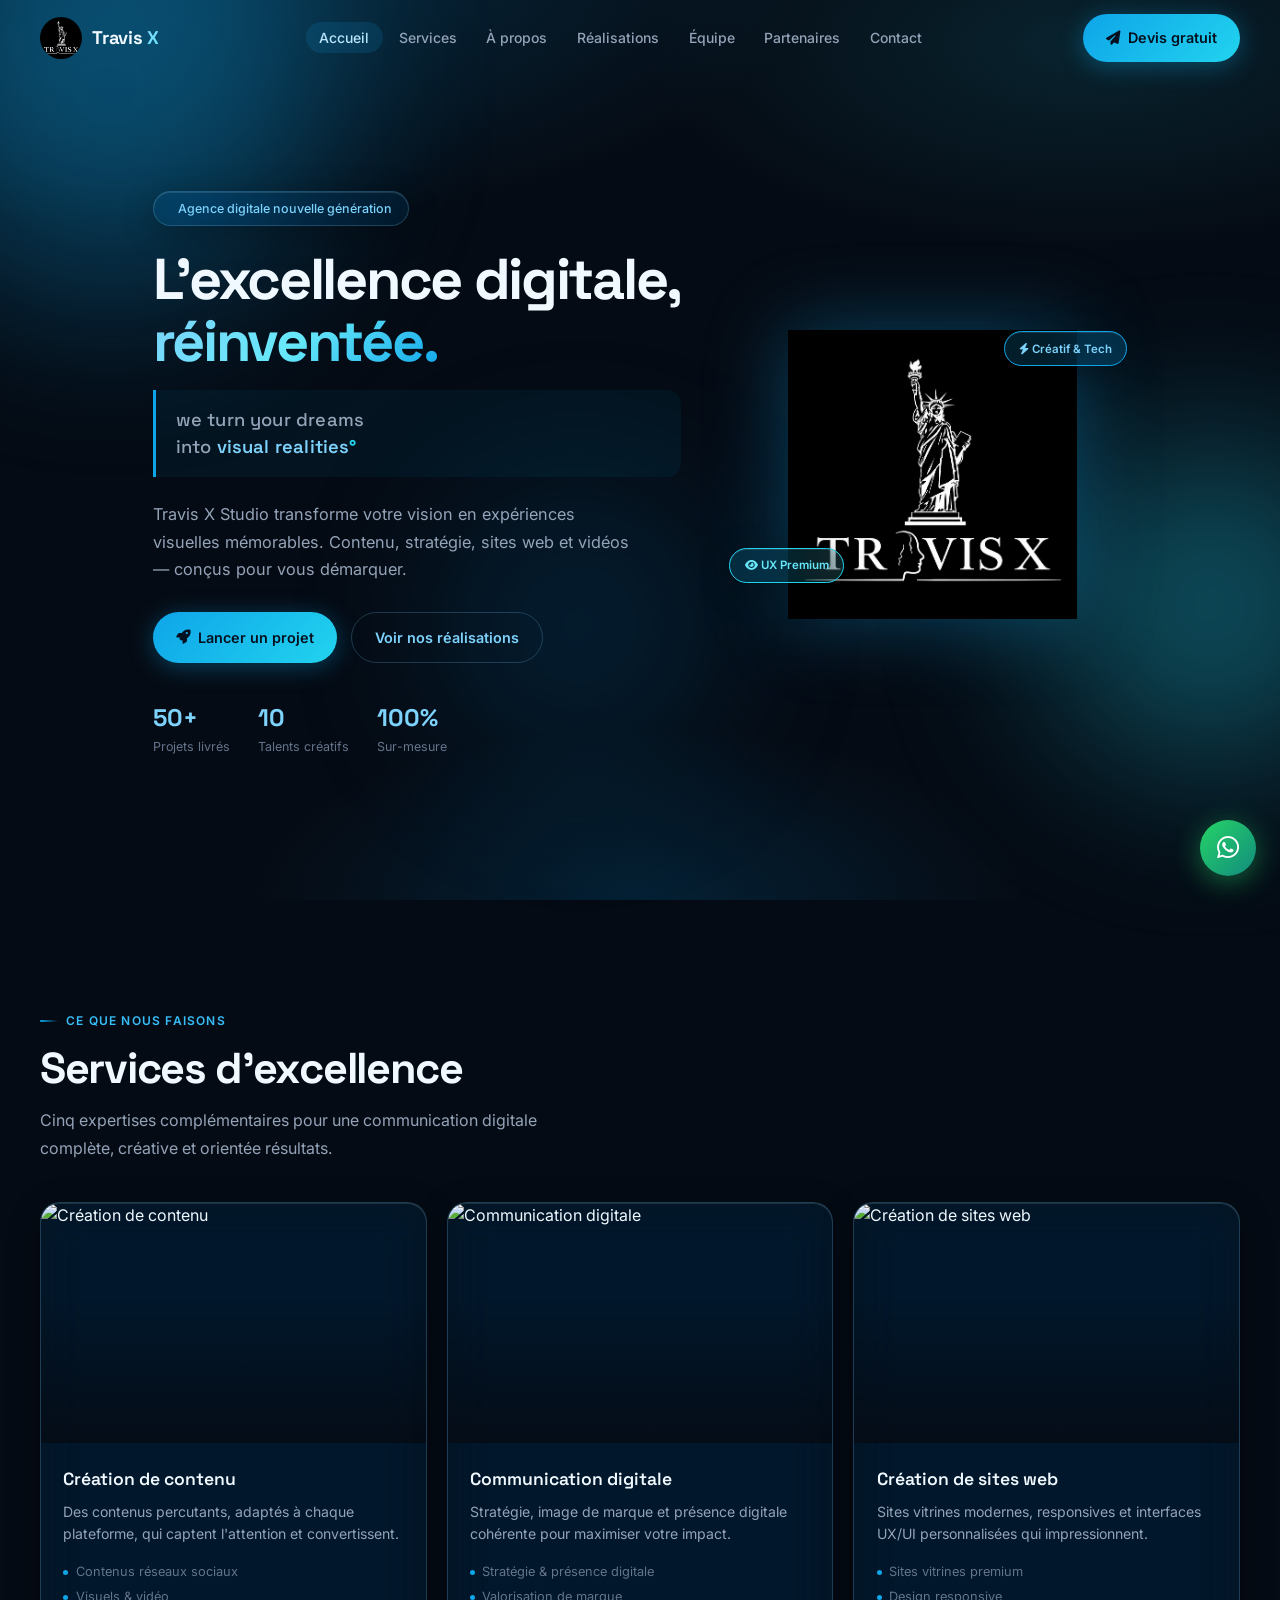
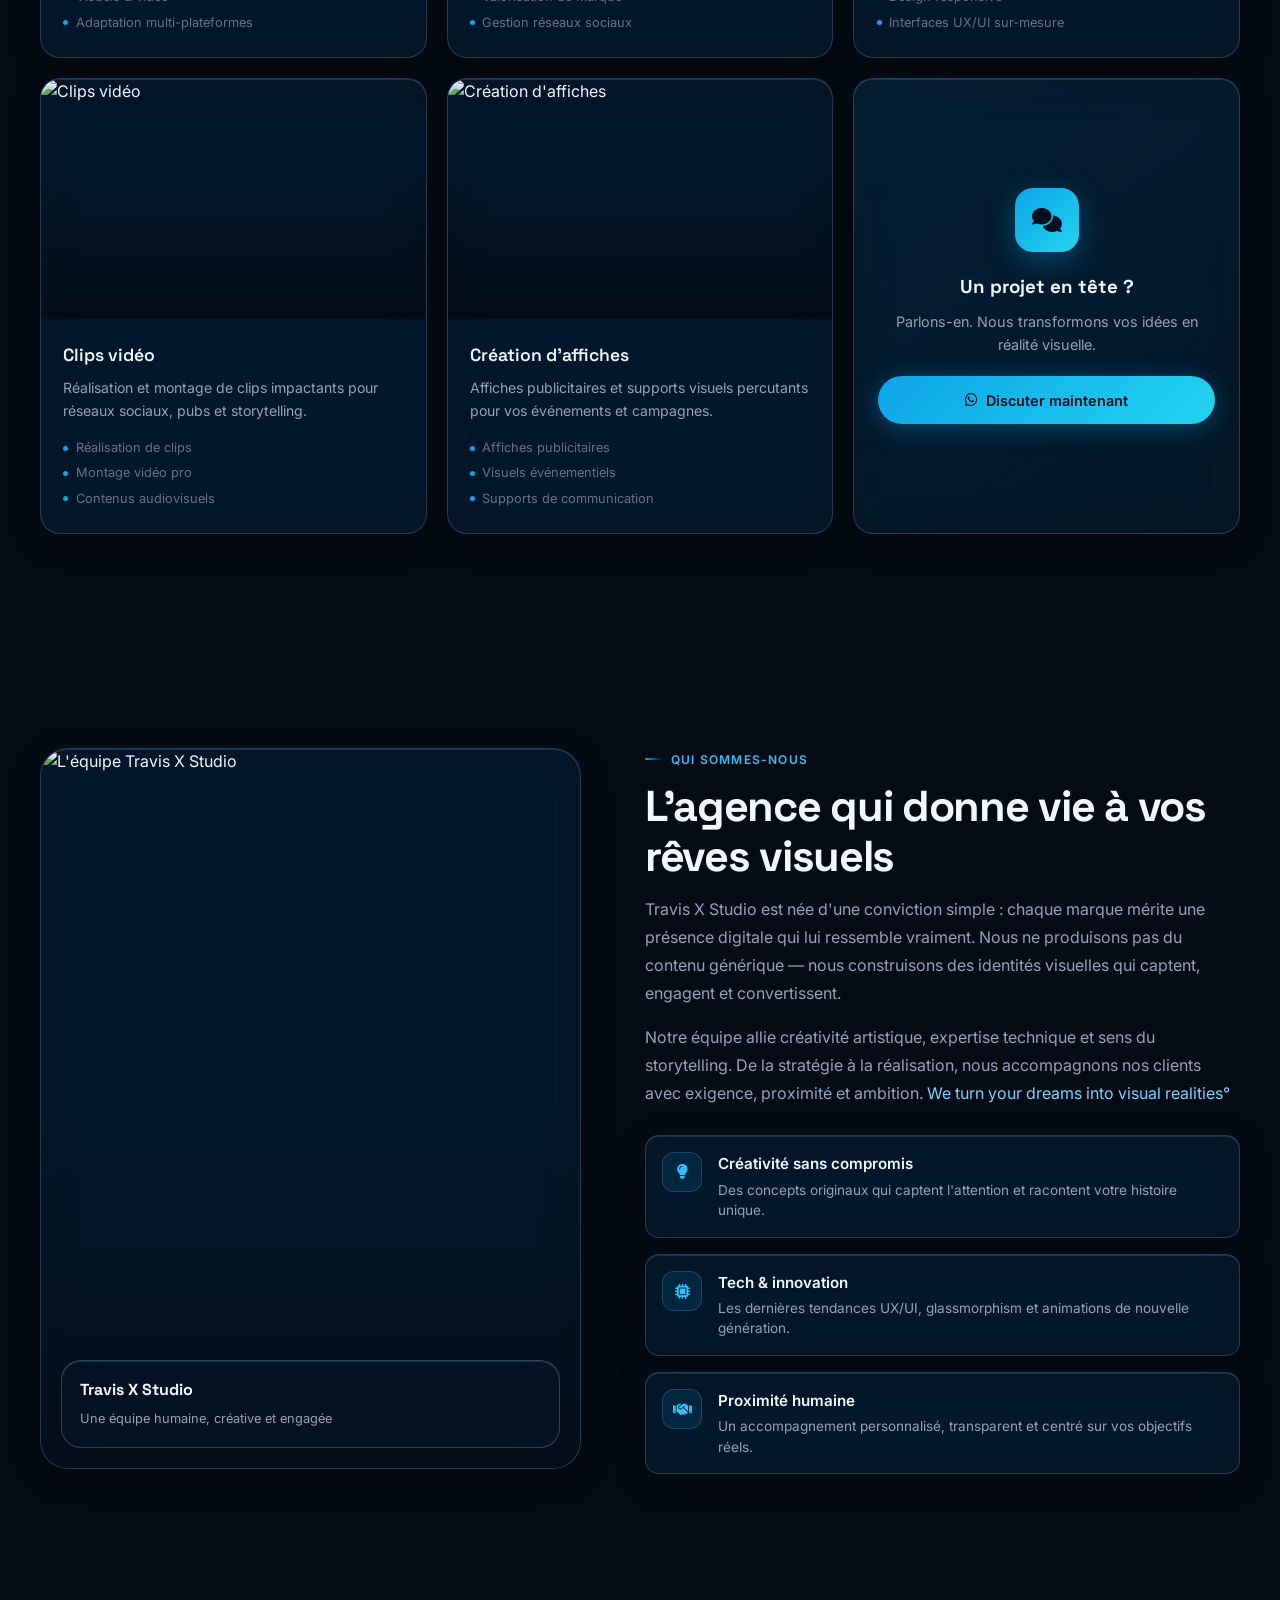
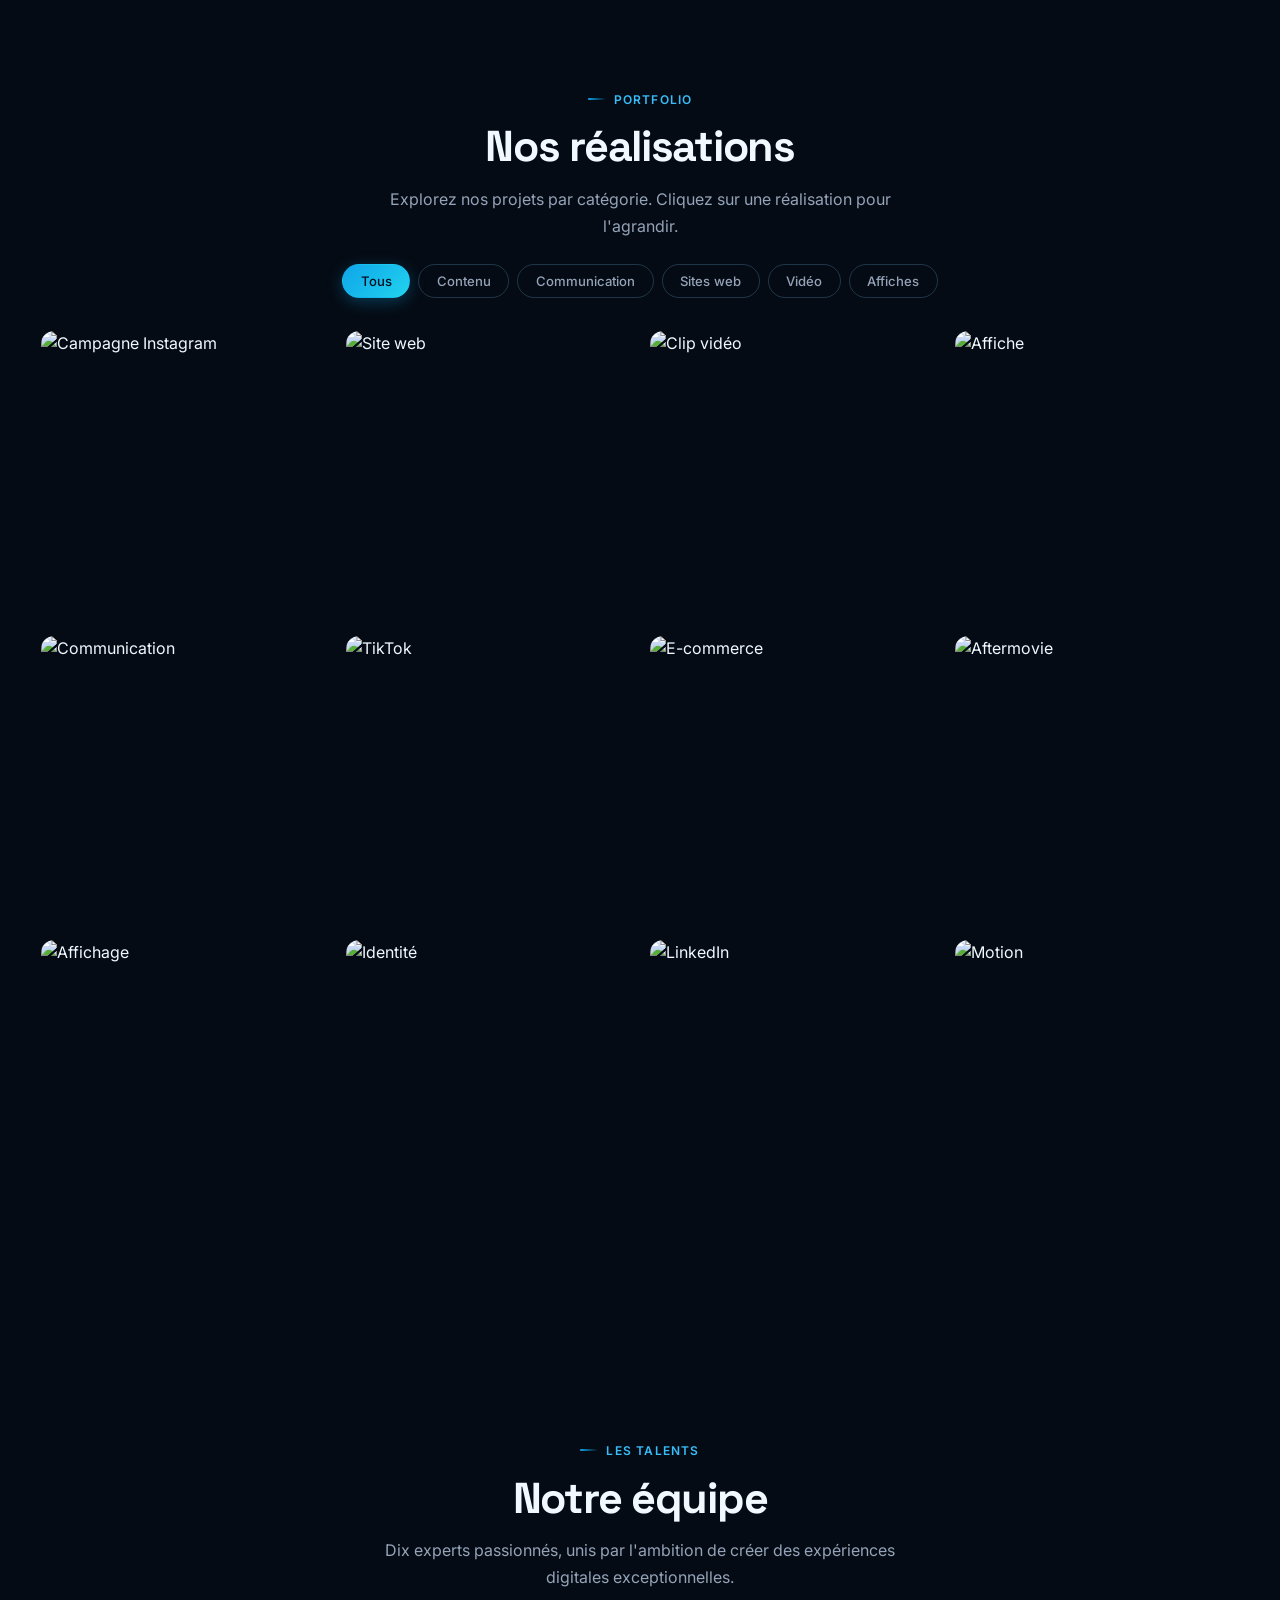
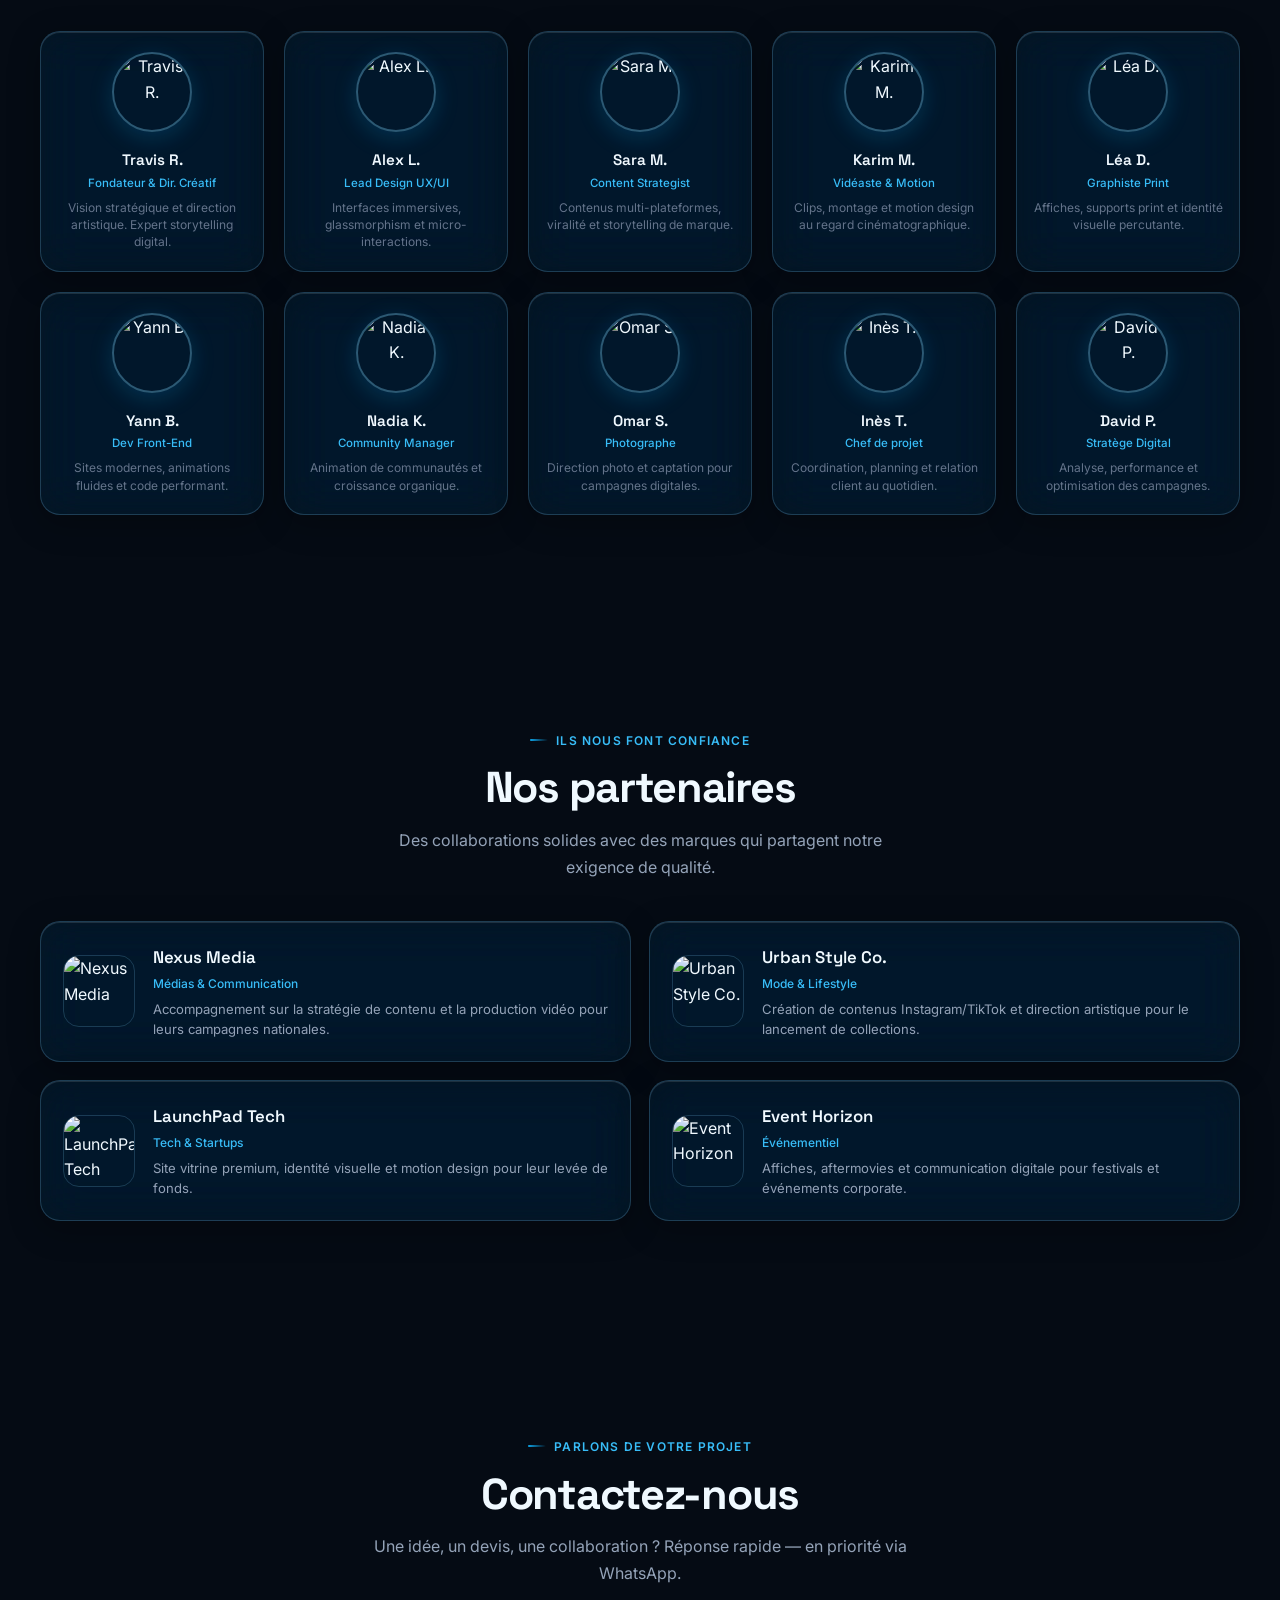
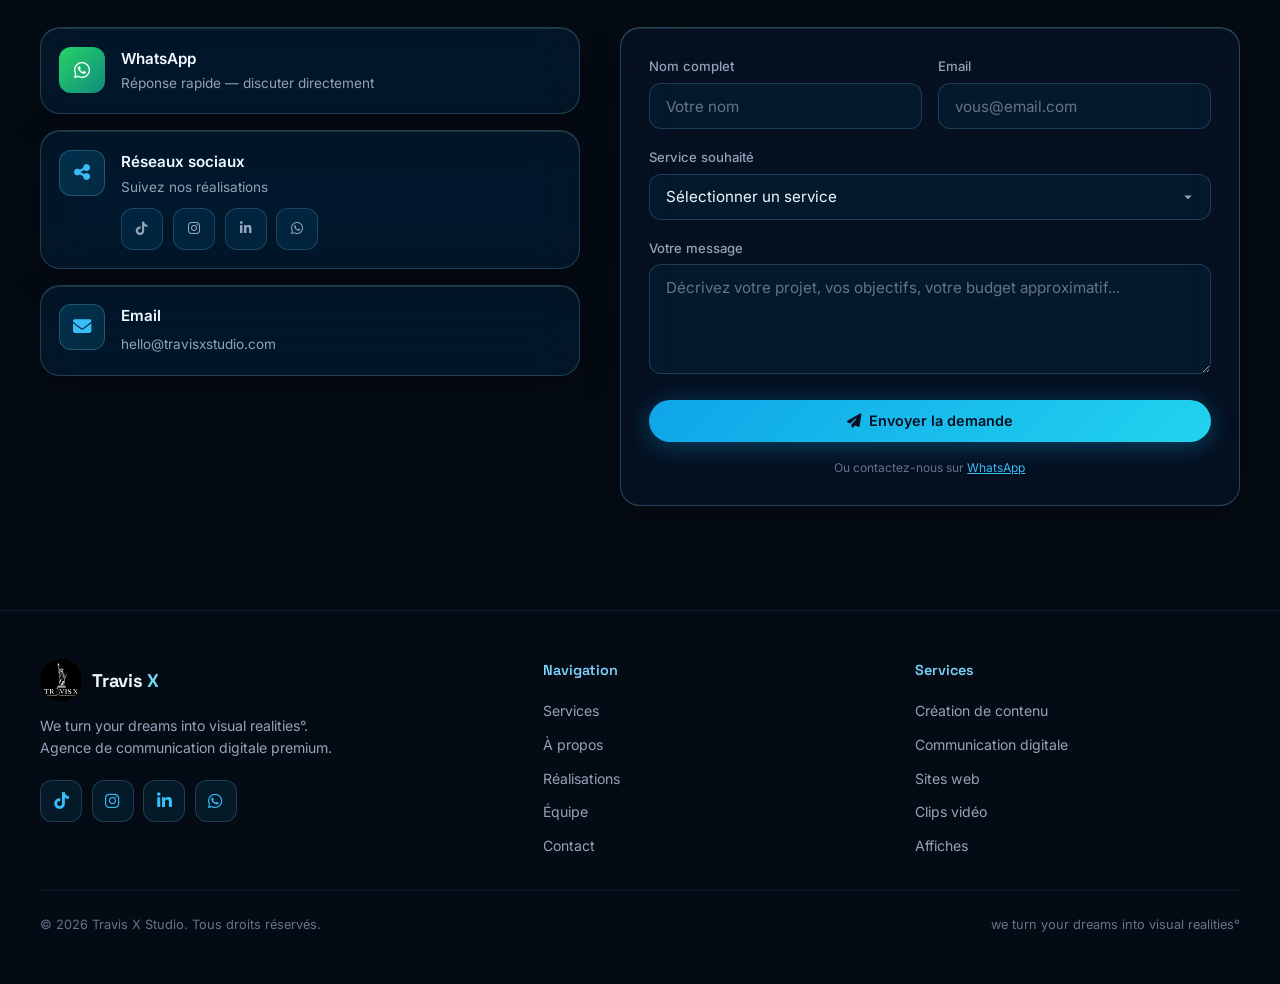
==== index.html @ 19f19aec "Modification du site" ====
<!DOCTYPE html>
<html lang="fr">
<head>
  <meta charset="UTF-8" />
  <meta name="viewport" content="width=device-width, initial-scale=1.0, viewport-fit=cover" />
  <meta name="description" content="Travis X Studio — We turn your dreams into visual realities. Agence de communication digitale premium." />
  <meta name="theme-color" content="#050b14" />
  <title>Travis X Studio — We turn your dreams into visual realities</title>
  <link rel="preconnect" href="https://fonts.googleapis.com" />
  <link rel="preconnect" href="https://fonts.gstatic.com" crossorigin />
  <link href="https://fonts.googleapis.com/css2?family=Inter:wght@300;400;500;600;700;800&family=Space+Grotesk:wght@400;500;600;700&display=swap" rel="stylesheet" />
  <link rel="stylesheet" href="https://cdnjs.cloudflare.com/ajax/libs/font-awesome/6.5.1/css/all.min.css" />
  <link rel="stylesheet" href="css/styles.css" />
</head>
<body>
  <div class="bg-layer"></div>
  <div class="orb orb-1"></div>
  <div class="orb orb-2"></div>
  <div class="orb orb-3"></div>

  <nav class="nav" id="nav">
    <div class="nav-inner">
      <a href="#accueil" class="logo">
        <img src="assets/images/logo.png" alt="Travis X Studio" class="logo-img" />
        <span class="logo-text">Travis <span>X</span></span>
      </a>
      <ul class="nav-links">
        <li><a href="#accueil" class="active">Accueil</a></li>
        <li><a href="#services">Services</a></li>
        <li><a href="#apropos">À propos</a></li>
        <li><a href="#realisations">Réalisations</a></li>
        <li><a href="#equipe">Équipe</a></li>
        <li><a href="#partenaires">Partenaires</a></li>
        <li><a href="#contact">Contact</a></li>
      </ul>
      <a href="#contact" class="btn btn-primary nav-cta"><i class="fa-solid fa-paper-plane"></i> Devis gratuit</a>
      <button class="burger" id="burger" aria-label="Menu"><span></span><span></span><span></span></button>
    </div>
  </nav>

  <div class="mobile-menu" id="mobileMenu">
    <a href="#accueil">Accueil</a>
    <a href="#services">Services</a>
    <a href="#apropos">À propos</a>
    <a href="#realisations">Réalisations</a>
    <a href="#equipe">Équipe</a>
    <a href="#partenaires">Partenaires</a>
    <a href="#contact">Contact</a>
    <div class="mobile-menu-cta">
      <a href="https://wa.me/0000000000" class="btn btn-whatsapp" target="_blank" rel="noopener"><i class="fa-brands fa-whatsapp"></i> WhatsApp</a>
    </div>
  </div>

  <section id="accueil">
    <div class="container hero-grid">
      <div class="hero-content">
        <div class="hero-badge glass"><i class="fa-solid fa-sparkles"></i> Agence digitale nouvelle génération</div>
        <h1 class="hero-title">L'excellence digitale,<br /><span class="gradient">réinventée.</span></h1>
        <p class="hero-slogan">we turn your dreams<br />into <em>visual realities</em><span class="degree">°</span></p>
        <p class="hero-desc">Travis X Studio transforme votre vision en expériences visuelles mémorables. Contenu, stratégie, sites web et vidéos — conçus pour vous démarquer.</p>
        <div class="hero-actions">
          <a href="#contact" class="btn btn-primary"><i class="fa-solid fa-rocket"></i> Lancer un projet</a>
          <a href="#realisations" class="btn btn-ghost">Voir nos réalisations</a>
        </div>
        <div class="hero-stats">
          <div class="stat"><div class="stat-value">50+</div><div class="stat-label">Projets livrés</div></div>
          <div class="stat"><div class="stat-value">10</div><div class="stat-label">Talents créatifs</div></div>
          <div class="stat"><div class="stat-value">100%</div><div class="stat-label">Sur-mesure</div></div>
        </div>
      </div>
      <div class="hero-visual">
        <div class="floating-tag floating-tag-1 glass"><i class="fa-solid fa-bolt"></i> Créatif & Tech</div>
        <div class="floating-tag floating-tag-2 glass"><i class="fa-solid fa-eye"></i> UX Premium</div>
        <div class="hero-logo-wrap">
          <div class="hero-logo-glow"></div>
          <img src="assets/images/logo.png" alt="Travis X Studio Logo" class="hero-logo-img" />
        </div>
      </div>
    </div>
  </section>

  <section id="services">
    <div class="container">
      <div class="reveal">
        <div class="section-label">Ce que nous faisons</div>
        <h2 class="section-title">Services d'excellence</h2>
        <p class="section-subtitle">Cinq expertises complémentaires pour une communication digitale complète, créative et orientée résultats.</p>
      </div>
      <div class="services-grid">
        <article class="service-card glass reveal reveal-delay-1">
          <div class="service-img-wrap">
            <img src="https://images.unsplash.com/photo-1611162616475-46b635cb4953?w=600&h=400&fit=crop" alt="Création de contenu" loading="lazy" />
            <div class="service-img-overlay"></div>
          </div>
          <div class="service-body">
            <h3>Création de contenu</h3>
            <p>Des contenus percutants, adaptés à chaque plateforme, qui captent l'attention et convertissent.</p>
            <ul class="service-list"><li>Contenus réseaux sociaux</li><li>Visuels & vidéo</li><li>Adaptation multi-plateformes</li></ul>
          </div>
        </article>
        <article class="service-card glass reveal reveal-delay-2">
          <div class="service-img-wrap">
            <img src="https://images.unsplash.com/photo-1552664730-d307ca884978?w=600&h=400&fit=crop" alt="Communication digitale" loading="lazy" />
            <div class="service-img-overlay"></div>
          </div>
          <div class="service-body">
            <h3>Communication digitale</h3>
            <p>Stratégie, image de marque et présence digitale cohérente pour maximiser votre impact.</p>
            <ul class="service-list"><li>Stratégie & présence digitale</li><li>Valorisation de marque</li><li>Gestion réseaux sociaux</li></ul>
          </div>
        </article>
        <article class="service-card glass reveal reveal-delay-3">
          <div class="service-img-wrap">
            <img src="https://images.unsplash.com/photo-1467232004584-a241de8bcf5d?w=600&h=400&fit=crop" alt="Création de sites web" loading="lazy" />
            <div class="service-img-overlay"></div>
          </div>
          <div class="service-body">
            <h3>Création de sites web</h3>
            <p>Sites vitrines modernes, responsives et interfaces UX/UI personnalisées qui impressionnent.</p>
            <ul class="service-list"><li>Sites vitrines premium</li><li>Design responsive</li><li>Interfaces UX/UI sur-mesure</li></ul>
          </div>
        </article>
        <article class="service-card glass reveal reveal-delay-1">
          <div class="service-img-wrap">
            <img src="https://images.unsplash.com/photo-1574717024653-61fd2cf4d44d?w=600&h=400&fit=crop" alt="Clips vidéo" loading="lazy" />
            <div class="service-img-overlay"></div>
          </div>
          <div class="service-body">
            <h3>Clips vidéo</h3>
            <p>Réalisation et montage de clips impactants pour réseaux sociaux, pubs et storytelling.</p>
            <ul class="service-list"><li>Réalisation de clips</li><li>Montage vidéo pro</li><li>Contenus audiovisuels</li></ul>
          </div>
        </article>
        <article class="service-card glass reveal reveal-delay-2">
          <div class="service-img-wrap">
            <img src="https://images.unsplash.com/photo-1561070791-2526d30994b5?w=600&h=400&fit=crop" alt="Création d'affiches" loading="lazy" />
            <div class="service-img-overlay"></div>
          </div>
          <div class="service-body">
            <h3>Création d'affiches</h3>
            <p>Affiches publicitaires et supports visuels percutants pour vos événements et campagnes.</p>
            <ul class="service-list"><li>Affiches publicitaires</li><li>Visuels événementiels</li><li>Supports de communication</li></ul>
          </div>
        </article>
        <article class="service-card glass service-cta-card reveal reveal-delay-3">
          <div class="service-icon-big"><i class="fa-solid fa-comments"></i></div>
          <h3 style="font-family:'Space Grotesk',sans-serif;margin-bottom:0.5rem;">Un projet en tête ?</h3>
          <p style="color:var(--text-secondary);margin-bottom:1.25rem;font-size:0.9rem;">Parlons-en. Nous transformons vos idées en réalité visuelle.</p>
          <a href="https://wa.me/0000000000" class="btn btn-primary" style="width:100%;" target="_blank" rel="noopener"><i class="fa-brands fa-whatsapp"></i> Discuter maintenant</a>
        </article>
      </div>
    </div>
  </section>

  <section id="apropos">
    <div class="container about-grid">
      <div class="about-visual glass reveal">
        <img src="https://images.unsplash.com/photo-1522071820081-009f0129c71c?w=700&h=900&fit=crop" alt="L'équipe Travis X Studio" loading="lazy" />
        <div class="about-visual-overlay"></div>
        <div class="about-visual-badge glass glass-strong">
          <strong>Travis X Studio</strong>
          <span>Une équipe humaine, créative et engagée</span>
        </div>
      </div>
      <div class="reveal reveal-delay-1">
        <div class="section-label">Qui sommes-nous</div>
        <h2 class="section-title">L'agence qui donne vie à vos rêves visuels</h2>
        <p style="color:var(--text-secondary);margin-bottom:1rem;line-height:1.75;">Travis X Studio est née d'une conviction simple : chaque marque mérite une présence digitale qui lui ressemble vraiment. Nous ne produisons pas du contenu générique — nous construisons des identités visuelles qui captent, engagent et convertissent.</p>
        <p style="color:var(--text-secondary);line-height:1.75;margin-bottom:0.5rem;">Notre équipe allie créativité artistique, expertise technique et sens du storytelling. De la stratégie à la réalisation, nous accompagnons nos clients avec exigence, proximité et ambition. <em style="color:var(--sky-200);font-style:normal;">We turn your dreams into visual realities°</em></p>
        <div class="about-features">
          <div class="about-feature glass">
            <div class="about-feature-icon"><i class="fa-solid fa-lightbulb"></i></div>
            <div><h4>Créativité sans compromis</h4><p>Des concepts originaux qui captent l'attention et racontent votre histoire unique.</p></div>
          </div>
          <div class="about-feature glass">
            <div class="about-feature-icon"><i class="fa-solid fa-microchip"></i></div>
            <div><h4>Tech & innovation</h4><p>Les dernières tendances UX/UI, glassmorphism et animations de nouvelle génération.</p></div>
          </div>
          <div class="about-feature glass">
            <div class="about-feature-icon"><i class="fa-solid fa-handshake"></i></div>
            <div><h4>Proximité humaine</h4><p>Un accompagnement personnalisé, transparent et centré sur vos objectifs réels.</p></div>
          </div>
        </div>
      </div>
    </div>
  </section>

  <section id="realisations">
    <div class="container">
      <div class="reveal" style="text-align:center;max-width:560px;margin:0 auto;">
        <div class="section-label" style="justify-content:center;">Portfolio</div>
        <h2 class="section-title">Nos réalisations</h2>
        <p class="section-subtitle" style="margin:0 auto 1.5rem;">Explorez nos projets par catégorie. Cliquez sur une réalisation pour l'agrandir.</p>
      </div>
      <div class="filter-bar reveal">
        <button class="filter-btn active" data-filter="all">Tous</button>
        <button class="filter-btn" data-filter="contenu">Contenu</button>
        <button class="filter-btn" data-filter="com">Communication</button>
        <button class="filter-btn" data-filter="web">Sites web</button>
        <button class="filter-btn" data-filter="video">Vidéo</button>
        <button class="filter-btn" data-filter="affiche">Affiches</button>
      </div>
      <div class="portfolio-grid" id="portfolioGrid">
        <div class="portfolio-item reveal" data-cat="contenu" data-title="Campagne Instagram Lifestyle" data-desc="Série de visuels pour une marque mode">
          <img src="https://images.unsplash.com/photo-1611162616305-c69b3fa7fbe0?w=500&h=500&fit=crop" alt="Campagne Instagram" loading="lazy" />
          <div class="portfolio-overlay"><span class="portfolio-cat">Contenu</span><span class="portfolio-title">Campagne Instagram Lifestyle</span></div>
        </div>
        <div class="portfolio-item reveal reveal-delay-1" data-cat="web" data-title="Site vitrine premium" data-desc="Interface UX/UI moderne pour une startup tech">
          <img src="https://images.unsplash.com/photo-1460925895917-afdab827c52f?w=500&h=500&fit=crop" alt="Site web" loading="lazy" />
          <div class="portfolio-overlay"><span class="portfolio-cat">Sites web</span><span class="portfolio-title">Site vitrine premium</span></div>
        </div>
        <div class="portfolio-item reveal reveal-delay-2" data-cat="video" data-title="Clip promotionnel" data-desc="Montage dynamique pour lancement produit">
          <img src="https://images.unsplash.com/photo-1492691527719-9d1e07e534b4?w=500&h=500&fit=crop" alt="Clip vidéo" loading="lazy" />
          <div class="portfolio-overlay"><span class="portfolio-cat">Vidéo</span><span class="portfolio-title">Clip promotionnel</span></div>
        </div>
        <div class="portfolio-item reveal reveal-delay-3" data-cat="affiche" data-title="Affiche événementielle" data-desc="Design pour festival culturel urbain">
          <img src="https://images.unsplash.com/photo-1561070791-2526d30994b5?w=500&h=500&fit=crop" alt="Affiche" loading="lazy" />
          <div class="portfolio-overlay"><span class="portfolio-cat">Affiches</span><span class="portfolio-title">Affiche événementielle</span></div>
        </div>
        <div class="portfolio-item reveal" data-cat="com" data-title="Stratégie de marque" data-desc="Identité visuelle complète + guidelines">
          <img src="https://images.unsplash.com/photo-1542744173-8e7e53415bb0?w=500&h=500&fit=crop" alt="Communication" loading="lazy" />
          <div class="portfolio-overlay"><span class="portfolio-cat">Communication</span><span class="portfolio-title">Stratégie de marque</span></div>
        </div>
        <div class="portfolio-item reveal reveal-delay-1" data-cat="contenu" data-title="Stories TikTok virales" data-desc="Série de contenus courts à fort engagement">
          <img src="https://images.unsplash.com/photo-1611162618071-b39a2ec055fb?w=500&h=500&fit=crop" alt="TikTok" loading="lazy" />
          <div class="portfolio-overlay"><span class="portfolio-cat">Contenu</span><span class="portfolio-title">Stories TikTok virales</span></div>
        </div>
        <div class="portfolio-item reveal reveal-delay-2" data-cat="web" data-title="E-commerce moderne" data-desc="Boutique en ligne responsive et conversion-focused">
          <img src="https://images.unsplash.com/photo-1556742049-0cfed4f6a45d?w=500&h=500&fit=crop" alt="E-commerce" loading="lazy" />
          <div class="portfolio-overlay"><span class="portfolio-cat">Sites web</span><span class="portfolio-title">E-commerce moderne</span></div>
        </div>
        <div class="portfolio-item reveal reveal-delay-3" data-cat="video" data-title="Aftermovie événement" data-desc="Captation et montage émotionnel">
          <img src="https://images.unsplash.com/photo-1478720568477-152d9b164e26?w=500&h=500&fit=crop" alt="Aftermovie" loading="lazy" />
          <div class="portfolio-overlay"><span class="portfolio-cat">Vidéo</span><span class="portfolio-title">Aftermovie événement</span></div>
        </div>
        <div class="portfolio-item reveal" data-cat="affiche" data-title="Campagne affichage urbain" data-desc="Série d'affiches pour lancement national">
          <img src="https://images.unsplash.com/photo-1558655146-9f40138edfeb?w=500&h=500&fit=crop" alt="Affichage" loading="lazy" />
          <div class="portfolio-overlay"><span class="portfolio-cat">Affiches</span><span class="portfolio-title">Campagne affichage urbain</span></div>
        </div>
        <div class="portfolio-item reveal reveal-delay-1" data-cat="com" data-title="Refonte identité visuelle" data-desc="Logo, charte graphique et supports print/digital">
          <img src="https://images.unsplash.com/photo-1558655146-d09347e92766?w=500&h=500&fit=crop" alt="Identité" loading="lazy" />
          <div class="portfolio-overlay"><span class="portfolio-cat">Communication</span><span class="portfolio-title">Refonte identité visuelle</span></div>
        </div>
        <div class="portfolio-item reveal reveal-delay-2" data-cat="contenu" data-title="Pack visuels LinkedIn" data-desc="Contenus B2B pour thought leadership">
          <img src="https://images.unsplash.com/photo-1432888498266-38ffec3eaf0a?w=500&h=500&fit=crop" alt="LinkedIn" loading="lazy" />
          <div class="portfolio-overlay"><span class="portfolio-cat">Contenu</span><span class="portfolio-title">Pack visuels LinkedIn</span></div>
        </div>
        <div class="portfolio-item reveal reveal-delay-3" data-cat="video" data-title="Motion design produit" data-desc="Animation 2D pour présentation produit">
          <img src="https://images.unsplash.com/photo-1626785774573-4b7993143469?w=500&h=500&fit=crop" alt="Motion" loading="lazy" />
          <div class="portfolio-overlay"><span class="portfolio-cat">Vidéo</span><span class="portfolio-title">Motion design produit</span></div>
        </div>
      </div>
    </div>
  </section>

  <div class="lightbox" id="lightbox">
    <div class="lightbox-content">
      <button class="lightbox-close" id="lightboxClose" aria-label="Fermer"><i class="fa-solid fa-xmark"></i></button>
      <img src="" alt="" id="lightboxImg" />
      <div class="lightbox-info"><h3 id="lightboxTitle"></h3><p id="lightboxDesc"></p></div>
    </div>
  </div>

  <section id="equipe">
    <div class="container">
      <div class="reveal" style="text-align:center;max-width:560px;margin:0 auto 2.5rem;">
        <div class="section-label" style="justify-content:center;">Les talents</div>
        <h2 class="section-title">Notre équipe</h2>
        <p class="section-subtitle" style="margin:0 auto;">Dix experts passionnés, unis par l'ambition de créer des expériences digitales exceptionnelles.</p>
      </div>
      <div class="team-grid">
        <article class="team-card glass reveal reveal-delay-1">
          <img class="team-avatar" src="https://i.pravatar.cc/150?img=12" alt="Travis R." loading="lazy" />
          <h3>Travis R.</h3><div class="team-role">Fondateur & Dir. Créatif</div>
          <p class="team-bio">Vision stratégique et direction artistique. Expert storytelling digital.</p>
        </article>
        <article class="team-card glass reveal reveal-delay-2">
          <img class="team-avatar" src="https://i.pravatar.cc/150?img=5" alt="Alex L." loading="lazy" />
          <h3>Alex L.</h3><div class="team-role">Lead Design UX/UI</div>
          <p class="team-bio">Interfaces immersives, glassmorphism et micro-interactions.</p>
        </article>
        <article class="team-card glass reveal reveal-delay-3">
          <img class="team-avatar" src="https://i.pravatar.cc/150?img=9" alt="Sara M." loading="lazy" />
          <h3>Sara M.</h3><div class="team-role">Content Strategist</div>
          <p class="team-bio">Contenus multi-plateformes, viralité et storytelling de marque.</p>
        </article>
        <article class="team-card glass reveal reveal-delay-4">
          <img class="team-avatar" src="https://i.pravatar.cc/150?img=15" alt="Karim M." loading="lazy" />
          <h3>Karim M.</h3><div class="team-role">Vidéaste & Motion</div>
          <p class="team-bio">Clips, montage et motion design au regard cinématographique.</p>
        </article>
        <article class="team-card glass reveal reveal-delay-5">
          <img class="team-avatar" src="https://i.pravatar.cc/150?img=32" alt="Léa D." loading="lazy" />
          <h3>Léa D.</h3><div class="team-role">Graphiste Print</div>
          <p class="team-bio">Affiches, supports print et identité visuelle percutante.</p>
        </article>
        <article class="team-card glass reveal reveal-delay-1">
          <img class="team-avatar" src="https://i.pravatar.cc/150?img=20" alt="Yann B." loading="lazy" />
          <h3>Yann B.</h3><div class="team-role">Dev Front-End</div>
          <p class="team-bio">Sites modernes, animations fluides et code performant.</p>
        </article>
        <article class="team-card glass reveal reveal-delay-2">
          <img class="team-avatar" src="https://i.pravatar.cc/150?img=25" alt="Nadia K." loading="lazy" />
          <h3>Nadia K.</h3><div class="team-role">Community Manager</div>
          <p class="team-bio">Animation de communautés et croissance organique.</p>
        </article>
        <article class="team-card glass reveal reveal-delay-3">
          <img class="team-avatar" src="https://i.pravatar.cc/150?img=33" alt="Omar S." loading="lazy" />
          <h3>Omar S.</h3><div class="team-role">Photographe</div>
          <p class="team-bio">Direction photo et captation pour campagnes digitales.</p>
        </article>
        <article class="team-card glass reveal reveal-delay-4">
          <img class="team-avatar" src="https://i.pravatar.cc/150?img=44" alt="Inès T." loading="lazy" />
          <h3>Inès T.</h3><div class="team-role">Chef de projet</div>
          <p class="team-bio">Coordination, planning et relation client au quotidien.</p>
        </article>
        <article class="team-card glass reveal reveal-delay-5">
          <img class="team-avatar" src="https://i.pravatar.cc/150?img=52" alt="David P." loading="lazy" />
          <h3>David P.</h3><div class="team-role">Stratège Digital</div>
          <p class="team-bio">Analyse, performance et optimisation des campagnes.</p>
        </article>
      </div>
    </div>
  </section>

  <section id="partenaires">
    <div class="container">
      <div class="reveal" style="text-align:center;max-width:560px;margin:0 auto 2.5rem;">
        <div class="section-label" style="justify-content:center;">Ils nous font confiance</div>
        <h2 class="section-title">Nos partenaires</h2>
        <p class="section-subtitle" style="margin:0 auto;">Des collaborations solides avec des marques qui partagent notre exigence de qualité.</p>
      </div>
      <div class="partners-grid">
        <div class="partner-card glass reveal reveal-delay-1">
          <img class="partner-logo-img" src="https://images.unsplash.com/photo-1560179707-f14ba90d1220?w=200&h=200&fit=crop" alt="Nexus Media" loading="lazy" />
          <div class="partner-info">
            <h3>Nexus Media</h3><div class="partner-type">Médias & Communication</div>
            <p class="partner-desc">Accompagnement sur la stratégie de contenu et la production vidéo pour leurs campagnes nationales.</p>
          </div>
        </div>
        <div class="partner-card glass reveal reveal-delay-2">
          <img class="partner-logo-img" src="https://images.unsplash.com/photo-1441986300917-64674bd600d8?w=200&h=200&fit=crop" alt="Urban Style Co." loading="lazy" />
          <div class="partner-info">
            <h3>Urban Style Co.</h3><div class="partner-type">Mode & Lifestyle</div>
            <p class="partner-desc">Création de contenus Instagram/TikTok et direction artistique pour le lancement de collections.</p>
          </div>
        </div>
        <div class="partner-card glass reveal reveal-delay-3">
          <img class="partner-logo-img" src="https://images.unsplash.com/photo-1519389950473-47ba0277781c?w=200&h=200&fit=crop" alt="LaunchPad Tech" loading="lazy" />
          <div class="partner-info">
            <h3>LaunchPad Tech</h3><div class="partner-type">Tech & Startups</div>
            <p class="partner-desc">Site vitrine premium, identité visuelle et motion design pour leur levée de fonds.</p>
          </div>
        </div>
        <div class="partner-card glass reveal reveal-delay-4">
          <img class="partner-logo-img" src="https://images.unsplash.com/photo-1492684223066-81342ee5ff30?w=200&h=200&fit=crop" alt="Event Horizon" loading="lazy" />
          <div class="partner-info">
            <h3>Event Horizon</h3><div class="partner-type">Événementiel</div>
            <p class="partner-desc">Affiches, aftermovies et communication digitale pour festivals et événements corporate.</p>
          </div>
        </div>
      </div>
    </div>
  </section>

  <section id="contact">
    <div class="container">
      <div class="reveal" style="text-align:center;max-width:560px;margin:0 auto 2.5rem;">
        <div class="section-label" style="justify-content:center;">Parlons de votre projet</div>
        <h2 class="section-title">Contactez-nous</h2>
        <p class="section-subtitle" style="margin:0 auto;">Une idée, un devis, une collaboration ? Réponse rapide — en priorité via WhatsApp.</p>
      </div>
      <div class="contact-grid">
        <div class="contact-info reveal">
          <a href="https://wa.me/0000000000" target="_blank" rel="noopener" class="contact-item glass">
            <div class="contact-icon" style="background:linear-gradient(135deg,#25d366,#128c7e);border:none;color:white;"><i class="fa-brands fa-whatsapp"></i></div>
            <div><h4>WhatsApp</h4><p>Réponse rapide — discuter directement</p></div>
          </a>
          <div class="contact-item glass">
            <div class="contact-icon"><i class="fa-solid fa-share-nodes"></i></div>
            <div>
              <h4>Réseaux sociaux</h4>
              <p style="margin-bottom:0.6rem;">Suivez nos réalisations</p>
              <div class="social-links">
                <a href="https://www.tiktok.com/@travisxstudio" target="_blank" rel="noopener" class="social-btn" aria-label="TikTok"><i class="fa-brands fa-tiktok"></i></a>
                <a href="https://www.instagram.com/travisxstudio" target="_blank" rel="noopener" class="social-btn" aria-label="Instagram"><i class="fa-brands fa-instagram"></i></a>
                <a href="https://www.linkedin.com/company/travisxstudio" target="_blank" rel="noopener" class="social-btn" aria-label="LinkedIn"><i class="fa-brands fa-linkedin-in"></i></a>
                <a href="https://wa.me/0000000000" target="_blank" rel="noopener" class="social-btn" aria-label="WhatsApp"><i class="fa-brands fa-whatsapp"></i></a>
              </div>
            </div>
          </div>
          <div class="contact-item glass">
            <div class="contact-icon"><i class="fa-solid fa-envelope"></i></div>
            <div><h4>Email</h4><a href="mailto:hello@travisxstudio.com">hello@travisxstudio.com</a></div>
          </div>
        </div>
        <form class="contact-form glass glass-strong reveal reveal-delay-1" id="contactForm">
          <div class="form-row">
            <div class="form-group"><label for="name">Nom complet</label><input type="text" id="name" name="name" placeholder="Votre nom" required /></div>
            <div class="form-group"><label for="email">Email</label><input type="email" id="email" name="email" placeholder="vous@email.com" required /></div>
          </div>
          <div class="form-group">
            <label for="service">Service souhaité</label>
            <select id="service" name="service">
              <option value="">Sélectionner un service</option>
              <option value="contenu">Création de contenu</option>
              <option value="com">Communication digitale</option>
              <option value="web">Création de sites web</option>
              <option value="video">Clips vidéo</option>
              <option value="affiche">Création d'affiches</option>
              <option value="autre">Autre / Devis global</option>
            </select>
          </div>
          <div class="form-group"><label for="message">Votre message</label><textarea id="message" name="message" placeholder="Décrivez votre projet, vos objectifs, votre budget approximatif..." required></textarea></div>
          <button type="submit" class="btn btn-primary" style="width:100%;"><i class="fa-solid fa-paper-plane"></i> Envoyer la demande</button>
          <p style="font-size:0.75rem;color:var(--text-muted);text-align:center;margin-top:1rem;">Ou contactez-nous sur <a href="https://wa.me/0000000000" style="color:var(--sky-300);" target="_blank" rel="noopener">WhatsApp</a></p>
        </form>
      </div>
    </div>
  </section>

  <footer>
    <div class="footer-inner">
      <div class="footer-brand">
        <a href="#accueil" class="logo">
          <img src="assets/images/logo.png" alt="Travis X" class="logo-img" />
          <span class="logo-text">Travis <span>X</span></span>
        </a>
        <p>We turn your dreams into visual realities°. Agence de communication digitale premium.</p>
        <div class="social-links">
          <a href="https://www.tiktok.com/@travisxstudio" target="_blank" rel="noopener" class="social-btn" aria-label="TikTok"><i class="fa-brands fa-tiktok"></i></a>
          <a href="https://www.instagram.com/travisxstudio" target="_blank" rel="noopener" class="social-btn" aria-label="Instagram"><i class="fa-brands fa-instagram"></i></a>
          <a href="https://www.linkedin.com/company/travisxstudio" target="_blank" rel="noopener" class="social-btn" aria-label="LinkedIn"><i class="fa-brands fa-linkedin-in"></i></a>
          <a href="https://wa.me/0000000000" target="_blank" rel="noopener" class="social-btn" aria-label="WhatsApp"><i class="fa-brands fa-whatsapp"></i></a>
        </div>
      </div>
      <div class="footer-col">
        <h4>Navigation</h4>
        <ul>
          <li><a href="#services">Services</a></li>
          <li><a href="#apropos">À propos</a></li>
          <li><a href="#realisations">Réalisations</a></li>
          <li><a href="#equipe">Équipe</a></li>
          <li><a href="#contact">Contact</a></li>
        </ul>
      </div>
      <div class="footer-col">
        <h4>Services</h4>
        <ul>
          <li><a href="#services">Création de contenu</a></li>
          <li><a href="#services">Communication digitale</a></li>
          <li><a href="#services">Sites web</a></li>
          <li><a href="#services">Clips vidéo</a></li>
          <li><a href="#services">Affiches</a></li>
        </ul>
      </div>
    </div>
    <div class="footer-bottom">
      <p class="footer-copy">© 2026 Travis X Studio. Tous droits réservés.</p>
      <p class="footer-copy">we turn your dreams into visual realities°</p>
    </div>
  </footer>

  <div class="float-bar">
    <a href="https://wa.me/0000000000" class="btn btn-whatsapp" target="_blank" rel="noopener"><i class="fa-brands fa-whatsapp"></i> WhatsApp</a>
    <a href="#contact" class="btn btn-primary"><i class="fa-solid fa-paper-plane"></i> Devis</a>
  </div>
  <a href="https://wa.me/0000000000" class="float-wa" target="_blank" rel="noopener" aria-label="WhatsApp"><i class="fa-brands fa-whatsapp"></i></a>

  <script src="js/main.js"></script>
</body>
</html>
---- css/styles.css ----
:root {
  --bg-deep: #050b14;
  --bg-mid: #0a1424;
  --sky-50: #e0f2fe;
  --sky-100: #bae6fd;
  --sky-200: #7dd3fc;
  --sky-300: #38bdf8;
  --sky-400: #0ea5e9;
  --sky-500: #0284c7;
  --cyan-300: #67e8f9;
  --cyan-400: #22d3ee;
  --glass-bg: rgba(14, 165, 233, 0.07);
  --glass-border: rgba(125, 211, 252, 0.22);
  --glass-highlight: rgba(224, 242, 254, 0.12);
  --text-primary: #f0f9ff;
  --text-secondary: #94a3b8;
  --text-muted: #64748b;
  --radius: 20px;
  --radius-sm: 14px;
  --radius-lg: 28px;
  --transition: cubic-bezier(0.22, 1, 0.36, 1);
  --nav-h: 72px;
}

*, *::before, *::after {
  box-sizing: border-box;
  margin: 0;
  padding: 0;
}

html {
  scroll-behavior: smooth;
  font-size: 16px;
  -webkit-tap-highlight-color: transparent;
}

body {
  font-family: 'Inter', system-ui, -apple-system, sans-serif;
  background: var(--bg-deep);
  color: var(--text-primary);
  line-height: 1.6;
  overflow-x: hidden;
  -webkit-font-smoothing: antialiased;
}

img {
  max-width: 100%;
  height: auto;
  display: block;
}

a { color: inherit; }

/* ========== BACKGROUND ========== */
.bg-layer {
  position: fixed;
  inset: 0;
  z-index: -2;
  background:
    radial-gradient(ellipse 90% 55% at 15% -5%, rgba(14, 165, 233, 0.22), transparent 55%),
    radial-gradient(ellipse 70% 45% at 85% 5%, rgba(34, 211, 238, 0.12), transparent 50%),
    radial-gradient(ellipse 55% 35% at 50% 100%, rgba(2, 132, 199, 0.18), transparent 55%),
    var(--bg-deep);
}

.orb {
  position: fixed;
  border-radius: 50%;
  filter: blur(90px);
  opacity: 0.35;
  z-index: -1;
  pointer-events: none;
  will-change: transform;
  animation: floatOrb 22s ease-in-out infinite;
}
.orb-1 {
  width: min(420px, 80vw); height: min(420px, 80vw);
  background: var(--sky-400);
  top: -120px; left: -100px;
}
.orb-2 {
  width: min(320px, 60vw); height: min(320px, 60vw);
  background: var(--cyan-400);
  bottom: 15%; right: -90px;
  animation-delay: -8s;
  animation-duration: 28s;
}
.orb-3 {
  width: min(260px, 50vw); height: min(260px, 50vw);
  background: var(--sky-500);
  top: 55%; left: 35%;
  animation-delay: -14s;
  animation-duration: 32s;
  opacity: 0.2;
}

@keyframes floatOrb {
  0%, 100% { transform: translate(0, 0) scale(1); }
  33% { transform: translate(28px, -36px) scale(1.06); }
  66% { transform: translate(-18px, 18px) scale(0.94); }
}

/* ========== GLASS ========== */
.glass {
  background: var(--glass-bg);
  backdrop-filter: blur(22px) saturate(180%);
  -webkit-backdrop-filter: blur(22px) saturate(180%);
  border: 1px solid var(--glass-border);
  border-radius: var(--radius);
  box-shadow:
    0 8px 32px rgba(0, 0, 0, 0.28),
    inset 0 1px 0 var(--glass-highlight);
}

.glass-strong {
  background: rgba(8, 18, 35, 0.72);
  backdrop-filter: blur(32px) saturate(200%);
  -webkit-backdrop-filter: blur(32px) saturate(200%);
  border: 1px solid rgba(125, 211, 252, 0.28);
}

/* ========== NAV ========== */
.nav {
  position: fixed;
  top: 0; left: 0; right: 0;
  z-index: 1000;
  padding: 0.85rem 1.25rem;
  transition: all 0.4s var(--transition);
}
.nav.scrolled {
  padding: 0.55rem 1.25rem;
  background: rgba(5, 11, 20, 0.82);
  backdrop-filter: blur(28px) saturate(180%);
  -webkit-backdrop-filter: blur(28px) saturate(180%);
  border-bottom: 1px solid var(--glass-border);
  box-shadow: 0 8px 32px rgba(0, 0, 0, 0.35);
}
.nav-inner {
  max-width: 1200px;
  margin: 0 auto;
  display: flex;
  align-items: center;
  justify-content: space-between;
  gap: 1rem;
}
.logo {
  display: flex;
  align-items: center;
  gap: 0.65rem;
  text-decoration: none;
  color: var(--text-primary);
  flex-shrink: 0;
}
.logo-img {
  width: 42px;
  height: 42px;
  object-fit: contain;
  border-radius: 50%;
  transition: transform 0.35s var(--transition);
}
.logo:hover .logo-img { transform: scale(1.08) rotate(-3deg); }
.logo-text {
  font-family: 'Space Grotesk', sans-serif;
  font-weight: 700;
  font-size: 1.15rem;
  letter-spacing: -0.02em;
}
.logo-text span {
  background: linear-gradient(135deg, var(--sky-200), var(--cyan-300));
  -webkit-background-clip: text;
  -webkit-text-fill-color: transparent;
  background-clip: text;
}
@media (max-width: 420px) {
  .logo-text { font-size: 0.95rem; }
}

.nav-links {
  display: none;
  gap: 0.15rem;
  list-style: none;
}
@media (min-width: 980px) {
  .nav-links { display: flex; }
}
.nav-links a {
  color: var(--text-secondary);
  text-decoration: none;
  font-size: 0.875rem;
  font-weight: 500;
  padding: 0.45rem 0.85rem;
  border-radius: 999px;
  transition: all 0.3s var(--transition);
  white-space: nowrap;
}
.nav-links a:hover,
.nav-links a.active {
  color: var(--sky-100);
  background: rgba(14, 165, 233, 0.14);
}

.nav-cta { display: none; }
@media (min-width: 980px) {
  .nav-cta { display: inline-flex; }
}

.btn {
  display: inline-flex;
  align-items: center;
  justify-content: center;
  gap: 0.5rem;
  font-family: inherit;
  font-weight: 600;
  font-size: 0.9rem;
  padding: 0.8rem 1.45rem;
  border-radius: 999px;
  border: none;
  cursor: pointer;
  text-decoration: none;
  transition: all 0.35s var(--transition);
  position: relative;
  overflow: hidden;
  white-space: nowrap;
}
.btn-primary {
  background: linear-gradient(135deg, var(--sky-400), var(--cyan-400));
  color: #04101f;
  box-shadow: 0 4px 24px rgba(14, 165, 233, 0.35);
}
.btn-primary:hover {
  transform: translateY(-2px);
  box-shadow: 0 8px 32px rgba(14, 165, 233, 0.5);
}
.btn-primary:active { transform: translateY(0); }
.btn-ghost {
  background: transparent;
  color: var(--sky-200);
  border: 1px solid var(--glass-border);
}
.btn-ghost:hover {
  background: rgba(14, 165, 233, 0.12);
  border-color: var(--sky-300);
  color: var(--sky-100);
}
.btn-whatsapp {
  background: linear-gradient(135deg, #25d366, #128c7e);
  color: white;
  box-shadow: 0 4px 20px rgba(37, 211, 102, 0.3);
}
.btn-whatsapp:hover {
  transform: translateY(-2px);
  box-shadow: 0 8px 28px rgba(37, 211, 102, 0.45);
}

.burger {
  display: flex;
  flex-direction: column;
  gap: 5px;
  background: none;
  border: none;
  cursor: pointer;
  padding: 10px;
  z-index: 1001;
  border-radius: 10px;
  transition: background 0.3s;
}
.burger:hover { background: rgba(14, 165, 233, 0.1); }
@media (min-width: 980px) {
  .burger { display: none; }
}
.burger span {
  display: block;
  width: 22px; height: 2px;
  background: var(--sky-200);
  border-radius: 2px;
  transition: all 0.3s var(--transition);
}
.burger.open span:nth-child(1) { transform: translateY(7px) rotate(45deg); }
.burger.open span:nth-child(2) { opacity: 0; transform: scaleX(0); }
.burger.open span:nth-child(3) { transform: translateY(-7px) rotate(-45deg); }

.mobile-menu {
  position: fixed;
  inset: 0;
  background: rgba(5, 11, 20, 0.97);
  backdrop-filter: blur(40px);
  -webkit-backdrop-filter: blur(40px);
  z-index: 999;
  display: flex;
  flex-direction: column;
  align-items: center;
  justify-content: center;
  gap: 0.5rem;
  opacity: 0;
  visibility: hidden;
  transition: all 0.4s var(--transition);
  padding: 2rem;
}
.mobile-menu.open {
  opacity: 1;
  visibility: visible;
}
.mobile-menu a {
  font-family: 'Space Grotesk', sans-serif;
  font-size: 1.4rem;
  font-weight: 600;
  color: var(--text-primary);
  text-decoration: none;
  padding: 0.75rem 1.5rem;
  border-radius: 12px;
  opacity: 0;
  transform: translateY(24px);
  transition: all 0.4s var(--transition);
  width: 100%;
  max-width: 280px;
  text-align: center;
}
.mobile-menu.open a {
  opacity: 1;
  transform: translateY(0);
}
.mobile-menu.open a:nth-child(1) { transition-delay: 0.04s; }
.mobile-menu.open a:nth-child(2) { transition-delay: 0.08s; }
.mobile-menu.open a:nth-child(3) { transition-delay: 0.12s; }
.mobile-menu.open a:nth-child(4) { transition-delay: 0.16s; }
.mobile-menu.open a:nth-child(5) { transition-delay: 0.2s; }
.mobile-menu.open a:nth-child(6) { transition-delay: 0.24s; }
.mobile-menu.open a:nth-child(7) { transition-delay: 0.28s; }
.mobile-menu a:hover,
.mobile-menu a:active {
  background: rgba(14, 165, 233, 0.15);
  color: var(--sky-200);
}
.mobile-menu-cta {
  margin-top: 1.5rem;
  opacity: 0;
  transform: translateY(24px);
  transition: all 0.4s var(--transition) 0.32s;
}
.mobile-menu.open .mobile-menu-cta {
  opacity: 1;
  transform: translateY(0);
}

/* ========== SECTIONS ========== */
section {
  padding: 4.5rem 1.25rem;
  position: relative;
}
@media (min-width: 768px) {
  section { padding: 6.5rem 2rem; }
}
.container {
  max-width: 1200px;
  margin: 0 auto;
}

.section-label {
  display: inline-flex;
  align-items: center;
  gap: 0.5rem;
  font-size: 0.75rem;
  font-weight: 600;
  letter-spacing: 0.1em;
  text-transform: uppercase;
  color: var(--sky-300);
  margin-bottom: 0.85rem;
}
.section-label::before {
  content: '';
  width: 18px; height: 2px;
  background: linear-gradient(90deg, var(--sky-400), transparent);
  border-radius: 2px;
}
.section-title {
  font-family: 'Space Grotesk', sans-serif;
  font-size: clamp(1.7rem, 4.2vw, 2.7rem);
  font-weight: 700;
  letter-spacing: -0.03em;
  line-height: 1.15;
  margin-bottom: 0.85rem;
}
.section-subtitle {
  font-size: 1rem;
  color: var(--text-secondary);
  max-width: 540px;
  margin-bottom: 2.5rem;
  line-height: 1.7;
}

/* ========== HERO ========== */
#accueil {
  min-height: 100vh;
  min-height: 100dvh;
  display: flex;
  align-items: center;
  padding-top: calc(var(--nav-h) + 2rem);
  padding-bottom: 3.5rem;
}
.hero-grid {
  display: grid;
  gap: 2.5rem;
  align-items: center;
}
@media (min-width: 960px) {
  .hero-grid {
    grid-template-columns: 1.15fr 0.85fr;
    gap: 3.5rem;
  }
}

.hero-badge {
  display: inline-flex;
  align-items: center;
  gap: 0.5rem;
  padding: 0.4rem 1rem;
  border-radius: 999px;
  font-size: 0.78rem;
  font-weight: 500;
  color: var(--sky-200);
  margin-bottom: 1.35rem;
}
.hero-badge i { color: var(--cyan-400); font-size: 0.7rem; }

.hero-title {
  font-family: 'Space Grotesk', sans-serif;
  font-size: clamp(2.2rem, 5.5vw, 3.6rem);
  font-weight: 700;
  letter-spacing: -0.04em;
  line-height: 1.08;
  margin-bottom: 1.1rem;
}
.hero-title .gradient {
  background: linear-gradient(135deg, var(--sky-200) 0%, var(--cyan-300) 50%, var(--sky-400) 100%);
  -webkit-background-clip: text;
  -webkit-text-fill-color: transparent;
  background-clip: text;
}

.hero-slogan {
  font-family: 'Space Grotesk', sans-serif;
  font-size: clamp(0.95rem, 2.2vw, 1.15rem);
  font-weight: 500;
  color: var(--text-secondary);
  letter-spacing: 0.01em;
  margin-bottom: 1.5rem;
  line-height: 1.5;
  padding: 1rem 1.25rem;
  border-left: 3px solid var(--sky-400);
  background: rgba(14, 165, 233, 0.06);
  border-radius: 0 var(--radius-sm) var(--radius-sm) 0;
}
.hero-slogan em {
  font-style: normal;
  color: var(--sky-200);
  font-weight: 600;
}
.hero-slogan .degree {
  color: var(--cyan-400);
  font-weight: 700;
}

.hero-desc {
  font-size: 1.02rem;
  color: var(--text-secondary);
  max-width: 480px;
  margin-bottom: 1.75rem;
  line-height: 1.7;
}
.hero-actions {
  display: flex;
  flex-wrap: wrap;
  gap: 0.85rem;
  margin-bottom: 2.25rem;
}
.hero-stats {
  display: flex;
  gap: 1.75rem;
  flex-wrap: wrap;
}
.stat-value {
  font-family: 'Space Grotesk', sans-serif;
  font-size: 1.5rem;
  font-weight: 700;
  color: var(--sky-200);
}
.stat-label {
  font-size: 0.78rem;
  color: var(--text-muted);
}

.hero-visual {
  position: relative;
  display: flex;
  justify-content: center;
  align-items: center;
}
.hero-logo-wrap {
  position: relative;
  width: 100%;
  max-width: 340px;
  aspect-ratio: 1;
  display: flex;
  align-items: center;
  justify-content: center;
}
.hero-logo-glow {
  position: absolute;
  inset: 10%;
  border-radius: 50%;
  background: radial-gradient(circle, rgba(14, 165, 233, 0.25), transparent 70%);
  filter: blur(30px);
  animation: pulseGlow 4s ease-in-out infinite;
}
@keyframes pulseGlow {
  0%, 100% { opacity: 0.6; transform: scale(1); }
  50% { opacity: 1; transform: scale(1.08); }
}
.hero-logo-img {
  width: 85%;
  height: 85%;
  object-fit: contain;
  position: relative;
  z-index: 2;
  filter: drop-shadow(0 0 40px rgba(14, 165, 233, 0.35));
  animation: logoFloat 6s ease-in-out infinite;
}
@keyframes logoFloat {
  0%, 100% { transform: translateY(0); }
  50% { transform: translateY(-12px); }
}
.floating-tag {
  position: absolute;
  padding: 0.45rem 0.9rem;
  font-size: 0.72rem;
  font-weight: 600;
  border-radius: 999px;
  z-index: 3;
  animation: floatTag 4.5s ease-in-out infinite;
  white-space: nowrap;
}
.floating-tag-1 {
  top: 8%; right: 0;
  background: rgba(14, 165, 233, 0.18);
  border: 1px solid var(--sky-400);
  color: var(--sky-200);
}
.floating-tag-2 {
  bottom: 18%; left: -2%;
  background: rgba(34, 211, 238, 0.12);
  border: 1px solid var(--cyan-400);
  color: var(--cyan-300);
  animation-delay: -2.2s;
}
@keyframes floatTag {
  0%, 100% { transform: translateY(0); }
  50% { transform: translateY(-10px); }
}

/* ========== SERVICES ========== */
.services-grid {
  display: grid;
  gap: 1.25rem;
}
@media (min-width: 640px) {
  .services-grid { grid-template-columns: repeat(2, 1fr); }
}
@media (min-width: 1024px) {
  .services-grid { grid-template-columns: repeat(3, 1fr); }
}

.service-card {
  padding: 0;
  overflow: hidden;
  transition: all 0.45s var(--transition);
  cursor: default;
  display: flex;
  flex-direction: column;
}
.service-card:hover {
  transform: translateY(-8px);
  border-color: rgba(125, 211, 252, 0.45);
  box-shadow: 0 20px 50px rgba(14, 165, 233, 0.15);
}
.service-img-wrap {
  position: relative;
  aspect-ratio: 16/10;
  overflow: hidden;
}
.service-img-wrap img {
  width: 100%;
  height: 100%;
  object-fit: cover;
  transition: transform 0.6s var(--transition);
}
.service-card:hover .service-img-wrap img {
  transform: scale(1.08);
}
.service-img-overlay {
  position: absolute;
  inset: 0;
  background: linear-gradient(to top, rgba(5, 11, 20, 0.85) 0%, transparent 60%);
  pointer-events: none;
}
.service-body {
  padding: 1.35rem 1.4rem 1.5rem;
  flex: 1;
  display: flex;
  flex-direction: column;
}
.service-body h3 {
  font-family: 'Space Grotesk', sans-serif;
  font-size: 1.1rem;
  font-weight: 600;
  margin-bottom: 0.5rem;
}
.service-body p {
  font-size: 0.88rem;
  color: var(--text-secondary);
  line-height: 1.6;
  margin-bottom: 1rem;
  flex: 1;
}
.service-list {
  list-style: none;
  display: flex;
  flex-direction: column;
  gap: 0.3rem;
}
.service-list li {
  font-size: 0.8rem;
  color: var(--text-muted);
  display: flex;
  align-items: center;
  gap: 0.45rem;
}
.service-list li::before {
  content: '';
  width: 5px; height: 5px;
  border-radius: 50%;
  background: var(--sky-400);
  flex-shrink: 0;
}

.service-cta-card {
  display: flex;
  flex-direction: column;
  justify-content: center;
  align-items: center;
  text-align: center;
  padding: 2rem 1.5rem;
  min-height: 280px;
  background: linear-gradient(145deg, rgba(14, 165, 233, 0.12), rgba(34, 211, 238, 0.05));
}
.service-cta-card .service-icon-big {
  width: 64px; height: 64px;
  border-radius: 18px;
  background: linear-gradient(135deg, var(--sky-400), var(--cyan-400));
  display: flex;
  align-items: center;
  justify-content: center;
  font-size: 1.5rem;
  color: #04101f;
  margin-bottom: 1.25rem;
  box-shadow: 0 8px 28px rgba(14, 165, 233, 0.35);
}

/* ========== ABOUT ========== */
.about-grid {
  display: grid;
  gap: 2.5rem;
  align-items: center;
}
@media (min-width: 900px) {
  .about-grid {
    grid-template-columns: 1fr 1.1fr;
    gap: 4rem;
  }
}
.about-visual {
  position: relative;
  border-radius: var(--radius-lg);
  overflow: hidden;
  aspect-ratio: 4/5;
  max-height: 520px;
}
@media (min-width: 900px) {
  .about-visual { aspect-ratio: 3/4; max-height: none; }
}
.about-visual img {
  width: 100%;
  height: 100%;
  object-fit: cover;
}
.about-visual-overlay {
  position: absolute;
  inset: 0;
  background: linear-gradient(to top, rgba(5, 11, 20, 0.7) 0%, transparent 50%);
  pointer-events: none;
}
.about-visual-badge {
  position: absolute;
  bottom: 1.25rem;
  left: 1.25rem;
  right: 1.25rem;
  padding: 1rem 1.15rem;
  z-index: 2;
}
.about-visual-badge strong {
  display: block;
  font-family: 'Space Grotesk', sans-serif;
  font-size: 1rem;
  margin-bottom: 0.15rem;
}
.about-visual-badge span {
  font-size: 0.8rem;
  color: var(--text-secondary);
}

.about-features {
  display: grid;
  gap: 1rem;
  margin-top: 1.75rem;
}
.about-feature {
  display: flex;
  gap: 1rem;
  align-items: flex-start;
  padding: 1rem;
  border-radius: var(--radius-sm);
  transition: all 0.3s var(--transition);
}
.about-feature:hover {
  background: rgba(14, 165, 233, 0.06);
}
.about-feature-icon {
  width: 40px; height: 40px;
  border-radius: 12px;
  background: rgba(14, 165, 233, 0.12);
  border: 1px solid rgba(125, 211, 252, 0.2);
  display: flex;
  align-items: center;
  justify-content: center;
  color: var(--sky-300);
  flex-shrink: 0;
  font-size: 0.95rem;
}
.about-feature h4 {
  font-size: 0.95rem;
  font-weight: 600;
  margin-bottom: 0.2rem;
}
.about-feature p {
  font-size: 0.85rem;
  color: var(--text-secondary);
  line-height: 1.5;
}

/* ========== TEAM ========== */
.team-grid {
  display: grid;
  grid-template-columns: repeat(2, 1fr);
  gap: 1rem;
}
@media (min-width: 640px) {
  .team-grid { grid-template-columns: repeat(3, 1fr); gap: 1.25rem; }
}
@media (min-width: 1024px) {
  .team-grid { grid-template-columns: repeat(5, 1fr); }
}
.team-card {
  padding: 1.25rem 1rem;
  text-align: center;
  transition: all 0.4s var(--transition);
}
.team-card:hover {
  transform: translateY(-6px);
  border-color: rgba(125, 211, 252, 0.4);
  box-shadow: 0 16px 40px rgba(14, 165, 233, 0.12);
}
.team-avatar {
  width: 80px; height: 80px;
  border-radius: 50%;
  margin: 0 auto 1rem;
  object-fit: cover;
  border: 2px solid rgba(125, 211, 252, 0.35);
  box-shadow: 0 6px 24px rgba(14, 165, 233, 0.2);
  transition: transform 0.35s var(--transition);
}
.team-card:hover .team-avatar {
  transform: scale(1.06);
}
.team-card h3 {
  font-family: 'Space Grotesk', sans-serif;
  font-size: 0.95rem;
  font-weight: 600;
  margin-bottom: 0.2rem;
}
.team-role {
  font-size: 0.72rem;
  color: var(--sky-300);
  font-weight: 500;
  margin-bottom: 0.5rem;
  line-height: 1.3;
}
.team-bio {
  font-size: 0.75rem;
  color: var(--text-muted);
  line-height: 1.45;
  display: -webkit-box;
  -webkit-line-clamp: 3;
  -webkit-box-orient: vertical;
  overflow: hidden;
}
@media (max-width: 639px) {
  .team-avatar { width: 68px; height: 68px; }
  .team-card { padding: 1rem 0.75rem; }
}

/* ========== REALISATIONS ========== */
.filter-bar {
  display: flex;
  flex-wrap: wrap;
  gap: 0.5rem;
  margin-bottom: 2rem;
  justify-content: center;
}
.filter-btn {
  font-family: inherit;
  font-size: 0.82rem;
  font-weight: 500;
  padding: 0.5rem 1.1rem;
  border-radius: 999px;
  border: 1px solid var(--glass-border);
  background: transparent;
  color: var(--text-secondary);
  cursor: pointer;
  transition: all 0.3s var(--transition);
}
.filter-btn:hover {
  border-color: var(--sky-400);
  color: var(--sky-200);
  background: rgba(14, 165, 233, 0.1);
}
.filter-btn.active {
  background: linear-gradient(135deg, var(--sky-400), var(--cyan-400));
  color: #04101f;
  border-color: transparent;
  box-shadow: 0 4px 16px rgba(14, 165, 233, 0.3);
}

.portfolio-grid {
  display: grid;
  grid-template-columns: repeat(2, 1fr);
  gap: 0.85rem;
}
@media (min-width: 640px) {
  .portfolio-grid { grid-template-columns: repeat(3, 1fr); gap: 1.15rem; }
}
@media (min-width: 1024px) {
  .portfolio-grid { grid-template-columns: repeat(4, 1fr); }
}

.portfolio-item {
  position: relative;
  border-radius: var(--radius-sm);
  overflow: hidden;
  aspect-ratio: 1;
  cursor: pointer;
  border: 1px solid transparent;
  transition: all 0.4s var(--transition);
}
.portfolio-item:hover {
  border-color: rgba(125, 211, 252, 0.4);
  transform: scale(1.02);
  box-shadow: 0 12px 36px rgba(14, 165, 233, 0.2);
  z-index: 2;
}
.portfolio-item img {
  width: 100%;
  height: 100%;
  object-fit: cover;
  transition: transform 0.5s var(--transition);
}
.portfolio-item:hover img { transform: scale(1.1); }
.portfolio-overlay {
  position: absolute;
  inset: 0;
  background: linear-gradient(to top, rgba(5, 11, 20, 0.9) 0%, transparent 55%);
  display: flex;
  flex-direction: column;
  justify-content: flex-end;
  padding: 1rem;
  opacity: 0;
  transition: opacity 0.35s var(--transition);
}
.portfolio-item:hover .portfolio-overlay,
.portfolio-item:focus-within .portfolio-overlay {
  opacity: 1;
}
@media (max-width: 639px) {
  .portfolio-overlay { opacity: 1; padding: 0.65rem; }
}
.portfolio-cat {
  font-size: 0.65rem;
  font-weight: 600;
  text-transform: uppercase;
  letter-spacing: 0.06em;
  color: var(--sky-300);
  margin-bottom: 0.15rem;
}
.portfolio-title {
  font-size: 0.85rem;
  font-weight: 600;
  line-height: 1.3;
}
@media (max-width: 639px) {
  .portfolio-title { font-size: 0.72rem; }
}
.portfolio-item.hidden { display: none; }

.lightbox {
  position: fixed;
  inset: 0;
  z-index: 2000;
  background: rgba(5, 11, 20, 0.92);
  backdrop-filter: blur(20px);
  display: flex;
  align-items: center;
  justify-content: center;
  padding: 1.5rem;
  opacity: 0;
  visibility: hidden;
  transition: all 0.35s var(--transition);
}
.lightbox.open {
  opacity: 1;
  visibility: visible;
}
.lightbox-content {
  max-width: 900px;
  width: 100%;
  position: relative;
}
.lightbox-content img {
  width: 100%;
  max-height: 75vh;
  object-fit: contain;
  border-radius: var(--radius);
}
.lightbox-info {
  text-align: center;
  margin-top: 1rem;
}
.lightbox-info h3 {
  font-family: 'Space Grotesk', sans-serif;
  font-size: 1.15rem;
  margin-bottom: 0.25rem;
}
.lightbox-info p {
  font-size: 0.9rem;
  color: var(--text-secondary);
}
.lightbox-close {
  position: absolute;
  top: -2.5rem;
  right: 0;
  background: none;
  border: none;
  color: var(--sky-200);
  font-size: 1.5rem;
  cursor: pointer;
  padding: 0.5rem;
  transition: color 0.3s;
}
.lightbox-close:hover { color: white; }

/* ========== PARTNERS ========== */
.partners-grid {
  display: grid;
  grid-template-columns: 1fr;
  gap: 1.15rem;
}
@media (min-width: 640px) {
  .partners-grid { grid-template-columns: repeat(2, 1fr); }
}
.partner-card {
  display: flex;
  gap: 1.15rem;
  align-items: center;
  padding: 1.35rem;
  transition: all 0.4s var(--transition);
}
.partner-card:hover {
  transform: translateY(-4px);
  border-color: rgba(125, 211, 252, 0.4);
  box-shadow: 0 12px 36px rgba(14, 165, 233, 0.12);
}
.partner-logo-img {
  width: 72px;
  height: 72px;
  border-radius: 16px;
  object-fit: cover;
  flex-shrink: 0;
  border: 1px solid rgba(125, 211, 252, 0.2);
}
.partner-info h3 {
  font-family: 'Space Grotesk', sans-serif;
  font-size: 1.05rem;
  font-weight: 600;
  margin-bottom: 0.2rem;
}
.partner-type {
  font-size: 0.75rem;
  color: var(--sky-300);
  font-weight: 500;
  margin-bottom: 0.45rem;
}
.partner-desc {
  font-size: 0.82rem;
  color: var(--text-secondary);
  line-height: 1.5;
}

/* ========== CONTACT ========== */
.contact-grid {
  display: grid;
  gap: 1.75rem;
}
@media (min-width: 900px) {
  .contact-grid {
    grid-template-columns: 1fr 1.15fr;
    gap: 2.5rem;
  }
}
.contact-info {
  display: flex;
  flex-direction: column;
  gap: 1rem;
}
.contact-item {
  display: flex;
  gap: 1rem;
  align-items: flex-start;
  padding: 1.15rem;
  transition: all 0.3s var(--transition);
  text-decoration: none;
  color: inherit;
}
.contact-item:hover {
  border-color: rgba(125, 211, 252, 0.4);
  transform: translateX(4px);
}
.contact-icon {
  width: 46px; height: 46px;
  border-radius: 12px;
  background: linear-gradient(135deg, rgba(14, 165, 233, 0.2), rgba(34, 211, 238, 0.1));
  border: 1px solid rgba(125, 211, 252, 0.25);
  display: flex;
  align-items: center;
  justify-content: center;
  color: var(--sky-300);
  flex-shrink: 0;
  font-size: 1.15rem;
}
.contact-item h4 {
  font-size: 0.95rem;
  font-weight: 600;
  margin-bottom: 0.15rem;
}
.contact-item p, .contact-item a {
  font-size: 0.85rem;
  color: var(--text-secondary);
  text-decoration: none;
}
.contact-item a:hover { color: var(--sky-300); }

.social-links {
  display: flex;
  gap: 0.6rem;
  flex-wrap: wrap;
  margin-top: 0.5rem;
}
.social-btn {
  width: 42px; height: 42px;
  border-radius: 12px;
  background: rgba(14, 165, 233, 0.1);
  border: 1px solid rgba(125, 211, 252, 0.2);
  display: flex;
  align-items: center;
  justify-content: center;
  color: var(--sky-300);
  font-size: 1.05rem;
  text-decoration: none;
  transition: all 0.3s var(--transition);
}
.social-btn:hover {
  background: linear-gradient(135deg, var(--sky-400), var(--cyan-400));
  color: #04101f;
  border-color: transparent;
  transform: translateY(-3px);
  box-shadow: 0 6px 18px rgba(14, 165, 233, 0.3);
}

.contact-form {
  padding: 1.75rem;
}
.form-group {
  margin-bottom: 1.1rem;
}
.form-group label {
  display: block;
  font-size: 0.82rem;
  font-weight: 500;
  color: var(--text-secondary);
  margin-bottom: 0.35rem;
}
.form-group input,
.form-group textarea,
.form-group select {
  width: 100%;
  padding: 0.8rem 1rem;
  background: rgba(14, 165, 233, 0.06);
  border: 1px solid rgba(125, 211, 252, 0.2);
  border-radius: 12px;
  color: var(--text-primary);
  font-family: inherit;
  font-size: 0.95rem;
  transition: all 0.3s var(--transition);
  outline: none;
  -webkit-appearance: none;
}
.form-group input:focus,
.form-group textarea:focus,
.form-group select:focus {
  border-color: var(--sky-400);
  background: rgba(14, 165, 233, 0.1);
  box-shadow: 0 0 0 3px rgba(14, 165, 233, 0.15);
}
.form-group input::placeholder,
.form-group textarea::placeholder {
  color: var(--text-muted);
}
.form-group textarea {
  min-height: 110px;
  resize: vertical;
}
.form-group select {
  background-image: url("data:image/svg+xml,%3Csvg xmlns='http://www.w3.org/2000/svg' width='12' height='12' fill='%2394a3b8' viewBox='0 0 16 16'%3E%3Cpath d='M8 11L3 6h10l-5 5z'/%3E%3C/svg%3E");
  background-repeat: no-repeat;
  background-position: right 1rem center;
  cursor: pointer;
  padding-right: 2.5rem;
}
.form-group select option {
  background: var(--bg-mid);
  color: var(--text-primary);
}
.form-row {
  display: grid;
  gap: 1rem;
}
@media (min-width: 500px) {
  .form-row { grid-template-columns: 1fr 1fr; }
}

/* ========== FOOTER ========== */
footer {
  padding: 3rem 1.25rem 6rem;
  border-top: 1px solid rgba(125, 211, 252, 0.1);
  position: relative;
}
@media (min-width: 768px) {
  footer { padding-bottom: 3rem; }
}
.footer-inner {
  max-width: 1200px;
  margin: 0 auto;
  display: grid;
  gap: 2rem;
}
@media (min-width: 768px) {
  .footer-inner {
    grid-template-columns: 1.4fr 1fr 1fr;
    gap: 3rem;
    align-items: start;
  }
}
.footer-brand .logo {
  margin-bottom: 0.85rem;
}
.footer-brand p {
  font-size: 0.88rem;
  color: var(--text-secondary);
  line-height: 1.6;
  max-width: 300px;
  margin-bottom: 1.25rem;
}
.footer-col h4 {
  font-family: 'Space Grotesk', sans-serif;
  font-size: 0.9rem;
  font-weight: 600;
  margin-bottom: 1rem;
  color: var(--sky-200);
}
.footer-col ul {
  list-style: none;
  display: flex;
  flex-direction: column;
  gap: 0.5rem;
}
.footer-col a {
  font-size: 0.88rem;
  color: var(--text-secondary);
  text-decoration: none;
  transition: color 0.3s;
}
.footer-col a:hover { color: var(--sky-300); }
.footer-bottom {
  max-width: 1200px;
  margin: 2rem auto 0;
  padding-top: 1.5rem;
  border-top: 1px solid rgba(125, 211, 252, 0.08);
  display: flex;
  flex-wrap: wrap;
  justify-content: space-between;
  gap: 1rem;
  align-items: center;
}
.footer-copy {
  font-size: 0.8rem;
  color: var(--text-muted);
}

.float-bar {
  position: fixed;
  bottom: 0;
  left: 0;
  right: 0;
  z-index: 900;
  padding: 0.75rem 1rem;
  padding-bottom: max(0.75rem, env(safe-area-inset-bottom));
  background: rgba(5, 11, 20, 0.92);
  backdrop-filter: blur(24px);
  -webkit-backdrop-filter: blur(24px);
  border-top: 1px solid var(--glass-border);
  display: flex;
  gap: 0.65rem;
  box-shadow: 0 -8px 32px rgba(0, 0, 0, 0.4);
}
@media (min-width: 768px) {
  .float-bar { display: none; }
}
.float-bar .btn {
  flex: 1;
  padding: 0.85rem 1rem;
  font-size: 0.88rem;
}

.float-wa {
  position: fixed;
  bottom: 1.5rem;
  right: 1.5rem;
  z-index: 900;
  width: 56px;
  height: 56px;
  border-radius: 50%;
  background: linear-gradient(135deg, #25d366, #128c7e);
  color: white;
  display: none;
  align-items: center;
  justify-content: center;
  font-size: 1.6rem;
  box-shadow: 0 6px 28px rgba(37, 211, 102, 0.45);
  text-decoration: none;
  transition: all 0.35s var(--transition);
}
@media (min-width: 768px) {
  .float-wa { display: flex; }
}
.float-wa:hover {
  transform: scale(1.1);
  box-shadow: 0 8px 36px rgba(37, 211, 102, 0.55);
}

/* ========== SCROLL ANIMATIONS ========== */
.reveal {
  opacity: 0;
  transform: translateY(28px);
  transition: opacity 0.7s var(--transition), transform 0.7s var(--transition);
}
.reveal.visible {
  opacity: 1;
  transform: translateY(0);
}
.reveal-delay-1 { transition-delay: 0.08s; }
.reveal-delay-2 { transition-delay: 0.16s; }
.reveal-delay-3 { transition-delay: 0.24s; }
.reveal-delay-4 { transition-delay: 0.32s; }
.reveal-delay-5 { transition-delay: 0.4s; }

@media (max-width: 639px) {
  section { padding: 3.5rem 1rem; }
  .hero-actions .btn { width: 100%; }
  .hero-stats { gap: 1.25rem; }
  .section-subtitle { margin-bottom: 1.75rem; }
}

@media (prefers-reduced-motion: reduce) {
  *, *::before, *::after {
    animation-duration: 0.01ms !important;
    animation-iteration-count: 1 !important;
    transition-duration: 0.01ms !important;
  }
  .reveal { opacity: 1; transform: none; }
}
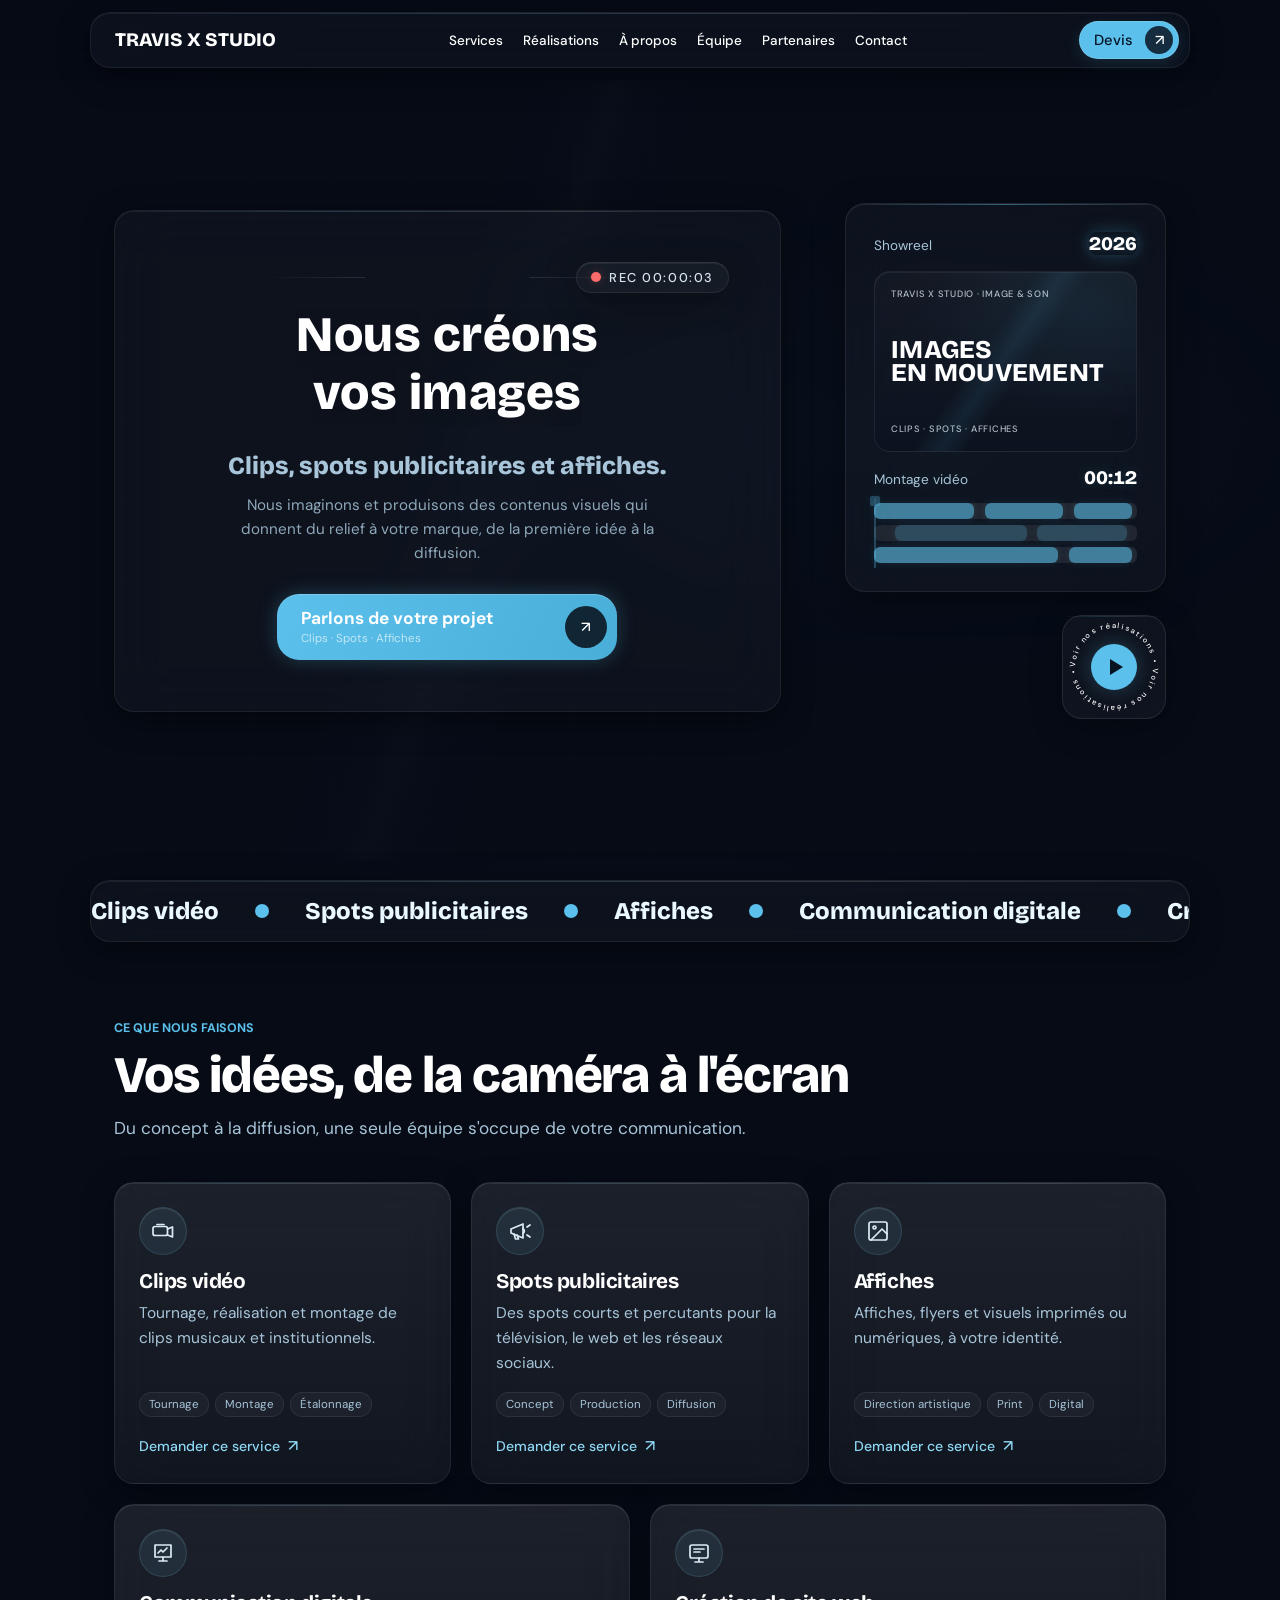
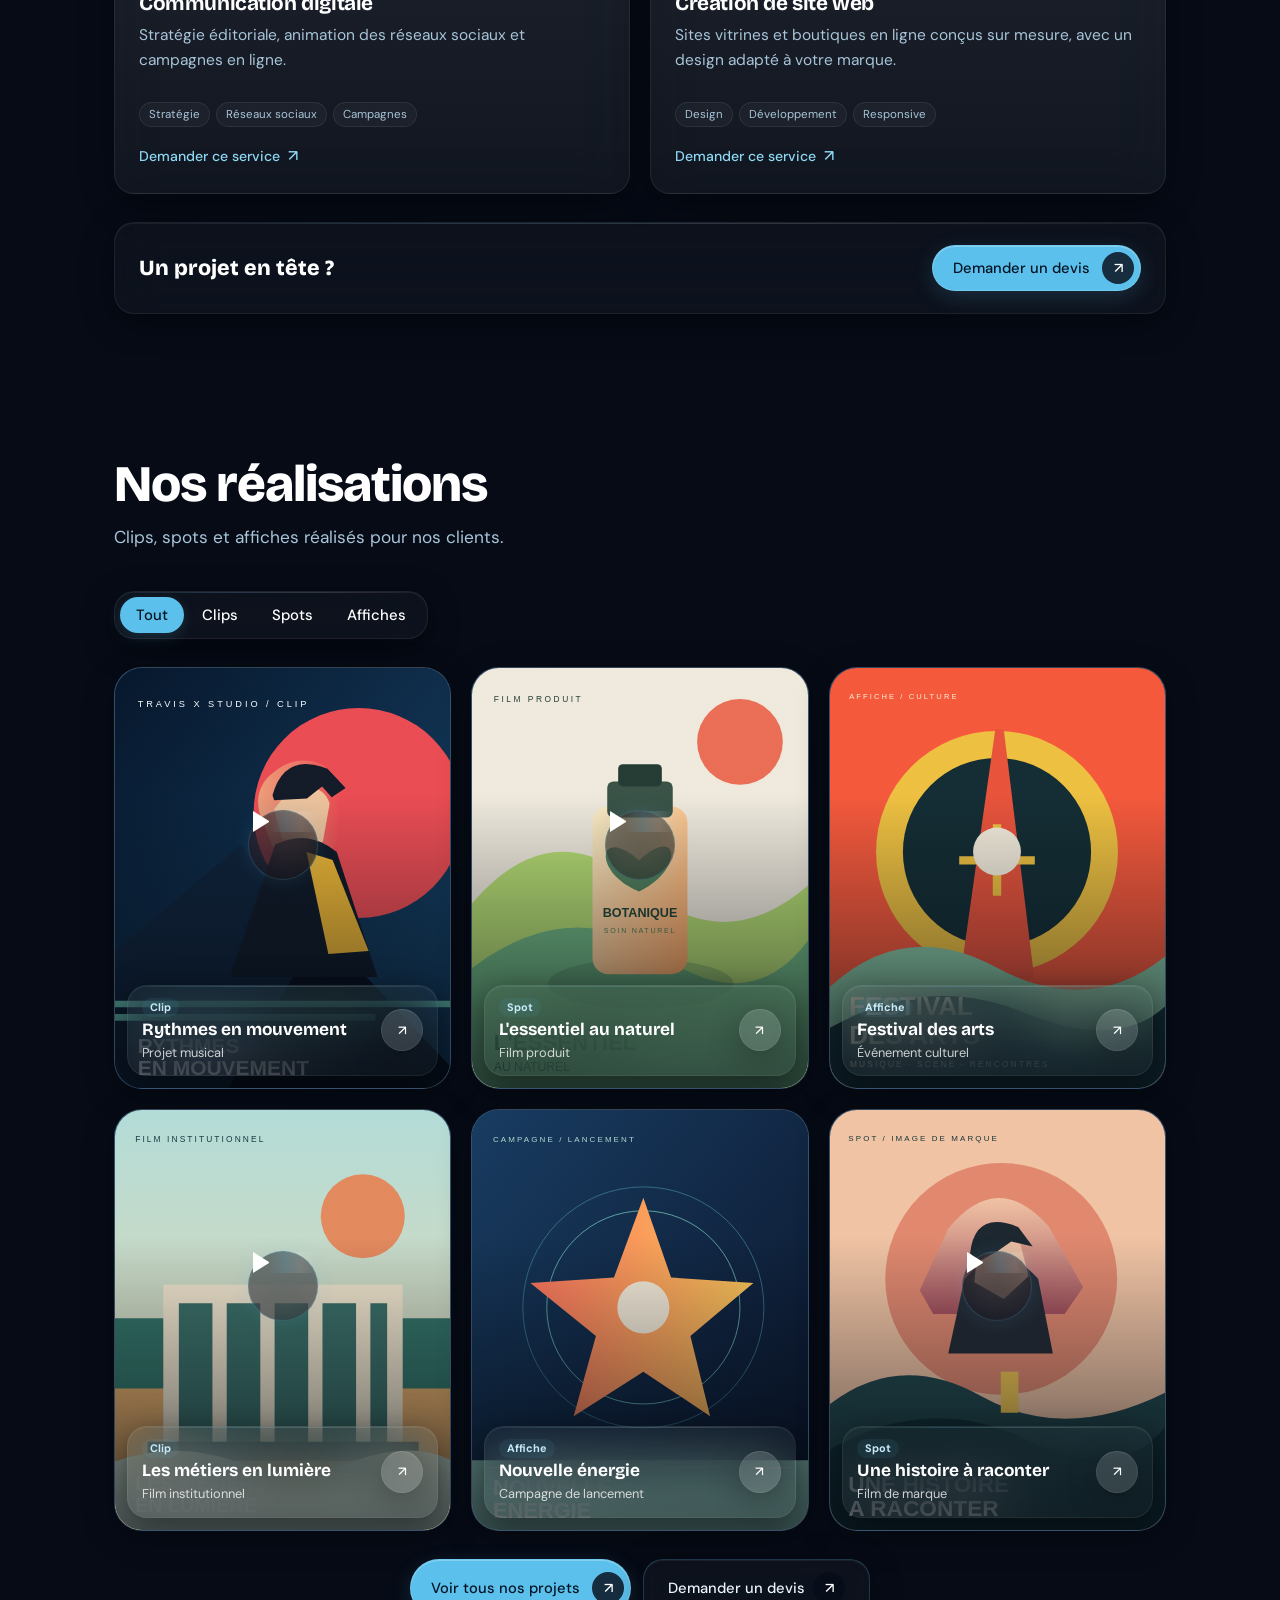
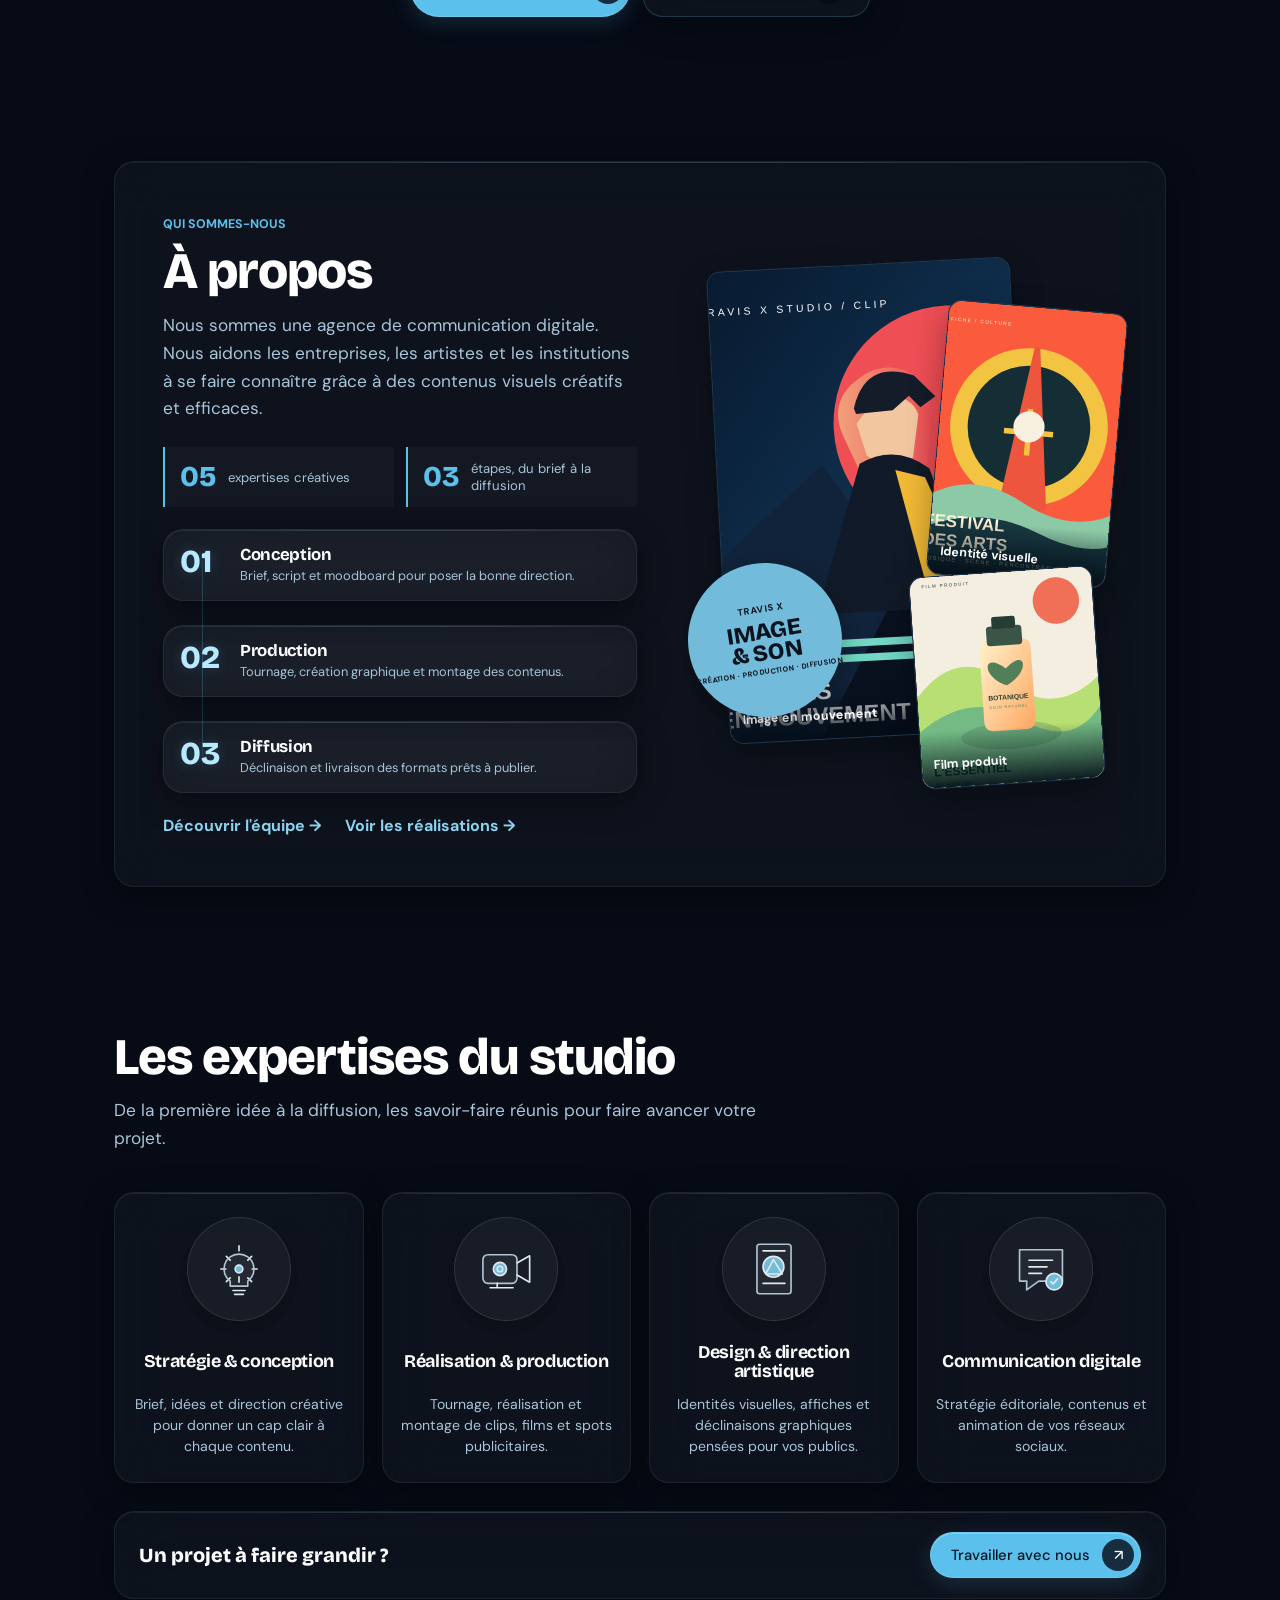
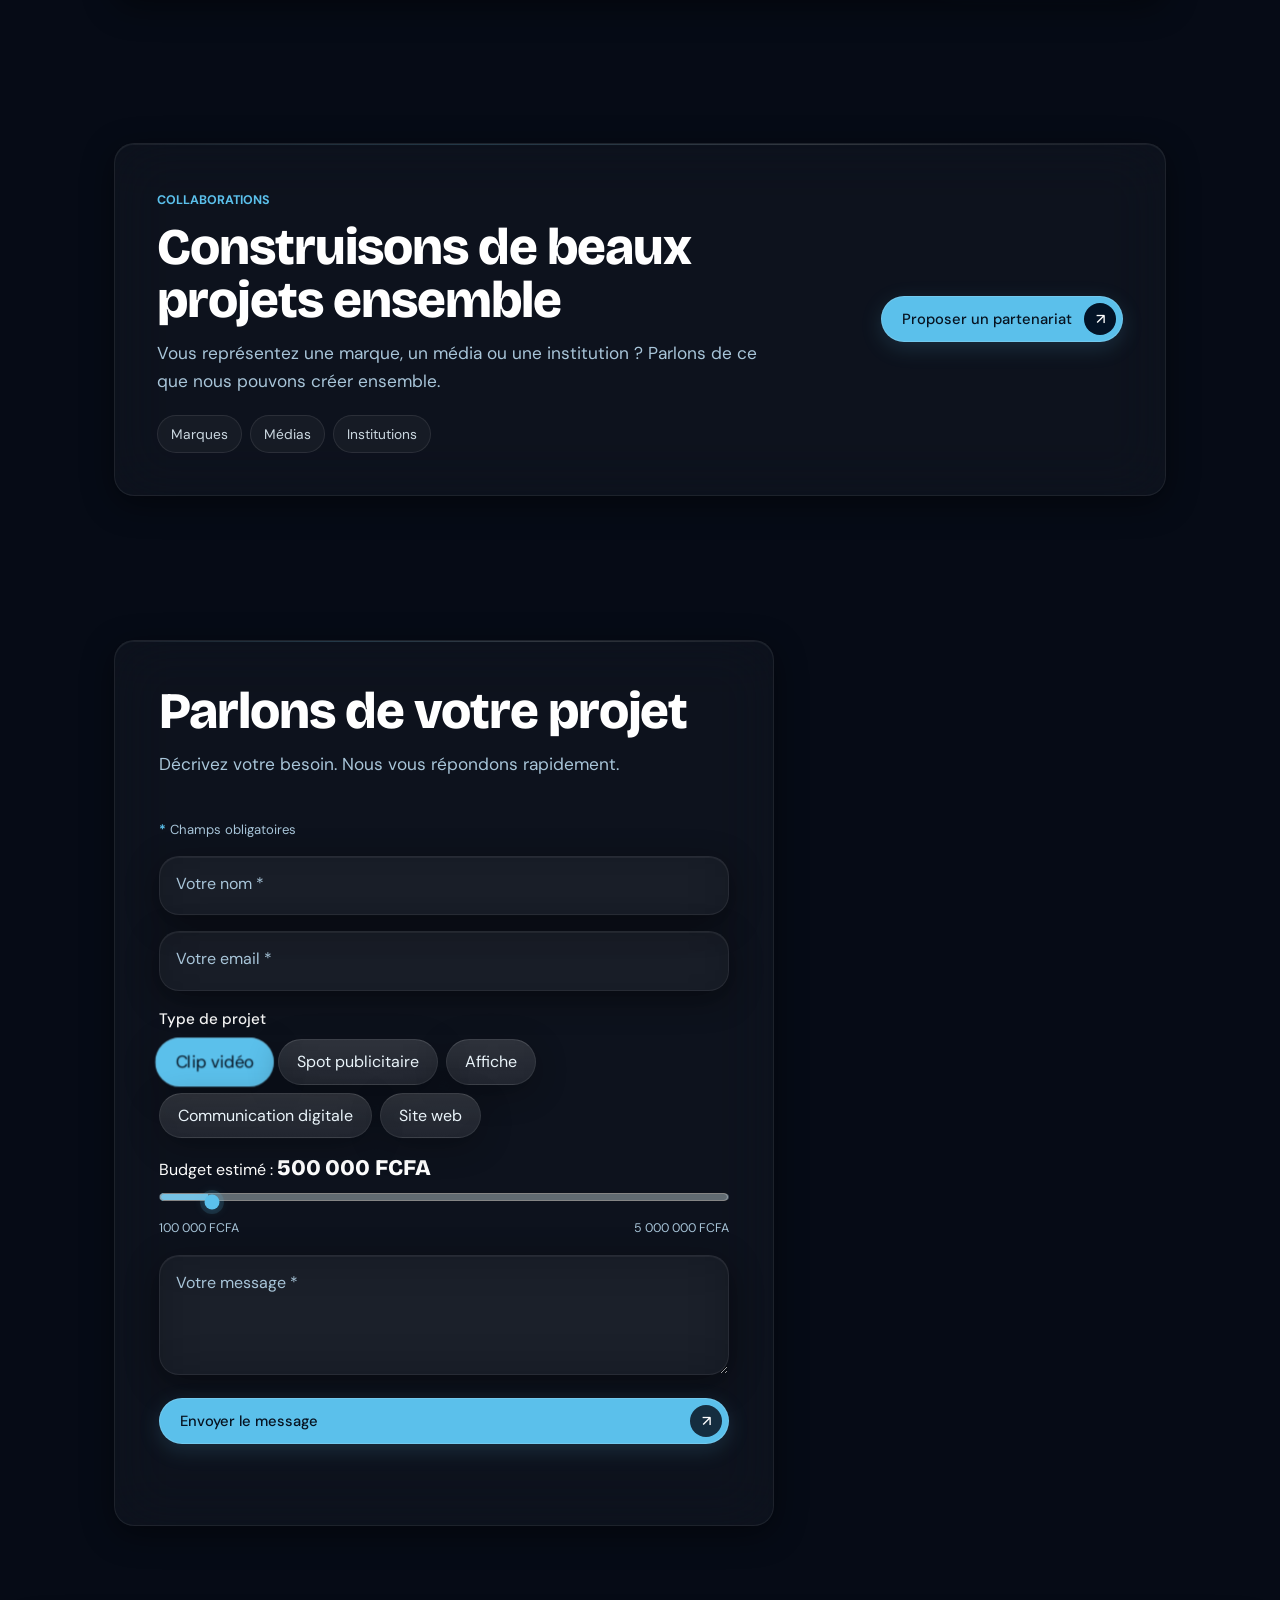
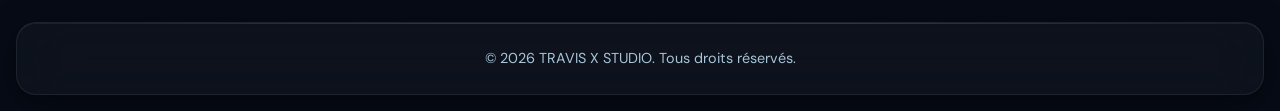
==== commit b9463340: "Modification du site" ====
--- a/index.html
+++ b/index.html
@@ -1,472 +1,199 @@
 <!DOCTYPE html>
 <html lang="fr">
 <head>
-  <meta charset="UTF-8" />
-  <meta name="viewport" content="width=device-width, initial-scale=1.0, viewport-fit=cover" />
-  <meta name="description" content="Travis X Studio — We turn your dreams into visual realities. Agence de communication digitale premium." />
-  <meta name="theme-color" content="#050b14" />
-  <title>Travis X Studio — We turn your dreams into visual realities</title>
-  <link rel="preconnect" href="https://fonts.googleapis.com" />
-  <link rel="preconnect" href="https://fonts.gstatic.com" crossorigin />
-  <link href="https://fonts.googleapis.com/css2?family=Inter:wght@300;400;500;600;700;800&family=Space+Grotesk:wght@400;500;600;700&display=swap" rel="stylesheet" />
-  <link rel="stylesheet" href="https://cdnjs.cloudflare.com/ajax/libs/font-awesome/6.5.1/css/all.min.css" />
-  <link rel="stylesheet" href="css/styles.css" />
+<meta charset="UTF-8">
+<meta name="viewport" content="width=device-width, initial-scale=1, viewport-fit=cover">
+<meta name="theme-color" content="#070D1A">
+<title>TRAVIS X STUDIO – Communication digitale, clips, spots et affiches</title>
+<link rel="preconnect" href="https://fonts.googleapis.com">
+<link href="https://fonts.googleapis.com/css2?family=Bricolage+Grotesque:wght@500;800&family=DM+Sans:wght@400;500&display=swap" rel="stylesheet">
+<script>document.documentElement.classList.add('js')</script>
+<link rel="stylesheet" href="style.css">
 </head>
 <body>
-  <div class="bg-layer"></div>
-  <div class="orb orb-1"></div>
-  <div class="orb orb-2"></div>
-  <div class="orb orb-3"></div>
+<div class="custom-cursor" id="cursor" aria-hidden="true"><span></span></div>
+<div class="bar-p" id="bar" aria-hidden="true"></div>
 
-  <nav class="nav" id="nav">
-    <div class="nav-inner">
-      <a href="#accueil" class="logo">
-        <img src="assets/images/logo.png" alt="Travis X Studio" class="logo-img" />
-        <span class="logo-text">Travis <span>X</span></span>
+<header>
+  <div class="nav glass">
+    <a class="logo" href="#accueil" aria-label="TRAVIS X STUDIO, accueil"><span>TRAVIS X STUDIO</span></a>
+    <nav aria-label="Navigation principale" id="nav"><span class="pillbg"></span>
+      <a href="#services">Services</a><a href="#portfolio">Réalisations</a><a href="#apropos">À propos</a><a href="#equipe">Équipe</a><a href="#partenaires">Partenaires</a><a href="#contact">Contact</a>
+    </nav>
+    <a class="btn nav-cta" href="#contact">Devis <i class="ar">↗</i></a>
+  </div>
+</header>
+
+<main>
+<div class="hero" id="accueil">
+  <div class="wrap hero-grid">
+    <div class="glass hero-main">
+      <div class="hero-top">
+        <div class="rec" aria-hidden="true"><b></b><span id="tc">REC 00:00:00</span></div>
+      </div>
+      <h1 id="h1" aria-label="Nous donnons vie à vos idées">
+        <span class="ln l1"><span class="t">Nous créons</span></span>
+        <span class="ln l2"><span class="t">vos images</span></span>
+      </h1>
+      <p class="swap">Clips, spots publicitaires et affiches.</p>
+      <p class="text-secondary">Nous imaginons et produisons des contenus visuels qui donnent du relief à votre marque, de la première idée à la diffusion.</p>
+      <div class="cta">
+        <a class="btn btn-primary hero-cta" href="#contact" data-mag><span class="btn-copy"><strong>Parlons de votre projet</strong><small>Clips · Spots · Affiches</small></span><i class="ar">↗</i></a>
+      </div>
+    </div>
+    <div class="side">
+      <div class="glass w-card showreel-card fade-up" aria-hidden="true">
+        <div class="w-h"><span>Showreel</span><b class="glow-soft">2026</b></div>
+        <div class="showreel-art"><span>TRAVIS X STUDIO · IMAGE &amp; SON</span><strong>IMAGES<br>EN MOUVEMENT</strong><i>CLIPS · SPOTS · AFFICHES</i></div>
+        <div class="w-h montage-title"><span>Montage vidéo</span><b>00:12</b></div>
+        <div class="tracks">
+          <div class="tr"><i style="--l:0%;--w:38%"></i><i style="--l:42%;--w:30%"></i><i style="--l:76%;--w:22%"></i></div>
+          <div class="tr"><i style="--l:8%;--w:50%"></i><i style="--l:62%;--w:34%"></i></div>
+          <div class="tr"><i style="--l:0%;--w:70%"></i><i style="--l:74%;--w:24%"></i></div>
+          <span class="head"></span>
+        </div>
+      </div>
+      <a class="badge glass" href="#portfolio" data-mag aria-label="Voir nos réalisations">
+        <svg viewBox="0 0 200 200" aria-hidden="true"><defs><path id="c" d="M100,100 m-76,0 a76,76 0 1,1 152,0 a76,76 0 1,1 -152,0"/></defs><text><textPath href="#c" textLength="470">Voir nos réalisations • Voir nos réalisations • </textPath></text></svg>
+        <span class="play"></span>
       </a>
-      <ul class="nav-links">
-        <li><a href="#accueil" class="active">Accueil</a></li>
-        <li><a href="#services">Services</a></li>
-        <li><a href="#apropos">À propos</a></li>
-        <li><a href="#realisations">Réalisations</a></li>
-        <li><a href="#equipe">Équipe</a></li>
-        <li><a href="#partenaires">Partenaires</a></li>
-        <li><a href="#contact">Contact</a></li>
-      </ul>
-      <a href="#contact" class="btn btn-primary nav-cta"><i class="fa-solid fa-paper-plane"></i> Devis gratuit</a>
-      <button class="burger" id="burger" aria-label="Menu"><span></span><span></span><span></span></button>
-    </div>
-  </nav>
-
-  <div class="mobile-menu" id="mobileMenu">
-    <a href="#accueil">Accueil</a>
-    <a href="#services">Services</a>
-    <a href="#apropos">À propos</a>
-    <a href="#realisations">Réalisations</a>
-    <a href="#equipe">Équipe</a>
-    <a href="#partenaires">Partenaires</a>
-    <a href="#contact">Contact</a>
-    <div class="mobile-menu-cta">
-      <a href="https://wa.me/0000000000" class="btn btn-whatsapp" target="_blank" rel="noopener"><i class="fa-brands fa-whatsapp"></i> WhatsApp</a>
     </div>
   </div>
+</div>
 
-  <section id="accueil">
-    <div class="container hero-grid">
-      <div class="hero-content">
-        <div class="hero-badge glass"><i class="fa-solid fa-sparkles"></i> Agence digitale nouvelle génération</div>
-        <h1 class="hero-title">L'excellence digitale,<br /><span class="gradient">réinventée.</span></h1>
-        <p class="hero-slogan">we turn your dreams<br />into <em>visual realities</em><span class="degree">°</span></p>
-        <p class="hero-desc">Travis X Studio transforme votre vision en expériences visuelles mémorables. Contenu, stratégie, sites web et vidéos — conçus pour vous démarquer.</p>
-        <div class="hero-actions">
-          <a href="#contact" class="btn btn-primary"><i class="fa-solid fa-rocket"></i> Lancer un projet</a>
-          <a href="#realisations" class="btn btn-ghost">Voir nos réalisations</a>
+<div class="marquee glass" aria-hidden="true"><div class="track" id="track">
+  <span>Clips vidéo</span><i></i><span>Spots publicitaires</span><i></i><span>Affiches</span><i></i><span>Communication digitale</span><i></i><span>Création de contenu</span><i></i><span>Marketing digital</span><i></i><span>Réseaux sociaux</span><i></i><span>Création de site web</span><i></i>
+</div></div>
+
+<section id="services">
+  <div class="wrap rv">
+    <span class="section-label">Ce que nous faisons</span>
+    <h2>Vos idées, de la caméra à l'écran</h2>
+    <p class="lead">Du concept à la diffusion, une seule équipe s'occupe de votre communication.</p>
+    <div class="services">
+      <a class="service glass" href="#contact" data-tilt><span class="ico" aria-hidden="true"><svg viewBox="0 0 24 24"><path d="M4 7.5h10.5a2 2 0 0 1 2 2v5a2 2 0 0 1-2 2H4a2 2 0 0 1-2-2v-5a2 2 0 0 1 2-2Z"/><path d="m16.5 10 5-2v10l-5-2M6 5.5h7"/></svg></span><h3>Clips vidéo</h3><p>Tournage, réalisation et montage de clips musicaux et institutionnels.</p><span class="service-tags"><i>Tournage</i><i>Montage</i><i>Étalonnage</i></span><span class="service-link">Demander ce service <b aria-hidden="true">↗</b></span></a>
+      <a class="service glass" href="#contact" data-tilt><span class="ico" aria-hidden="true"><svg viewBox="0 0 24 24"><path d="m3 10 12-5v14L3 14v-4Z"/><path d="M15 9.5a3 3 0 0 1 0 5M6 15l1.5 5h3L9 16M19 8l3-2M19 16l3 2"/></svg></span><h3>Spots publicitaires</h3><p>Des spots courts et percutants pour la télévision, le web et les réseaux sociaux.</p><span class="service-tags"><i>Concept</i><i>Production</i><i>Diffusion</i></span><span class="service-link">Demander ce service <b aria-hidden="true">↗</b></span></a>
+      <a class="service glass" href="#contact" data-tilt><span class="ico" aria-hidden="true"><svg viewBox="0 0 24 24"><rect x="3" y="3" width="18" height="18" rx="2"/><circle cx="8.5" cy="8.5" r="1.5"/><path d="m21 15-5-5L5 21"/></svg></span><h3>Affiches</h3><p>Affiches, flyers et visuels imprimés ou numériques, à votre identité.</p><span class="service-tags"><i>Direction artistique</i><i>Print</i><i>Digital</i></span><span class="service-link">Demander ce service <b aria-hidden="true">↗</b></span></a>
+      <a class="service glass" href="#contact" data-tilt><span class="ico" aria-hidden="true"><svg viewBox="0 0 24 24"><path d="M4 4h16v12H4zM8 20h8M12 16v4"/><path d="m7 12 3-3 2 2 4-4"/></svg></span><h3>Communication digitale</h3><p>Stratégie éditoriale, animation des réseaux sociaux et campagnes en ligne.</p><span class="service-tags"><i>Stratégie</i><i>Réseaux sociaux</i><i>Campagnes</i></span><span class="service-link">Demander ce service <b aria-hidden="true">↗</b></span></a>
+      <a class="service glass" href="#contact" data-tilt><span class="ico" aria-hidden="true"><svg viewBox="0 0 24 24"><rect x="3" y="4" width="18" height="13" rx="2"/><path d="M8 21h8M12 17v4M7 8h10M7 11h6"/></svg></span><h3>Création de site web</h3><p>Sites vitrines et boutiques en ligne conçus sur mesure, avec un design adapté à votre marque.</p><span class="service-tags"><i>Design</i><i>Développement</i><i>Responsive</i></span><span class="service-link">Demander ce service <b aria-hidden="true">↗</b></span></a>
+    </div>
+    <div class="services-cta"><p>Un projet en tête ?</p><a class="btn" href="#contact">Demander un devis <i class="ar">↗</i></a></div>
+  </div>
+</section>
+
+<section id="portfolio">
+  <div class="wrap rv">
+    <h2>Nos réalisations</h2>
+    <p class="lead">Clips, spots et affiches réalisés pour nos clients.</p>
+    <div class="seg glass" id="seg" role="group" aria-label="Filtrer les réalisations"><span class="pillbg"></span>
+      <button aria-pressed="true" data-f="all">Tout</button><button aria-pressed="false" data-f="clip">Clips</button><button aria-pressed="false" data-f="spot">Spots</button><button aria-pressed="false" data-f="affiche">Affiches</button>
+    </div>
+    <div class="grid">
+      <button class="card clip" type="button" data-kind="video" data-video="" data-tilt aria-label="Ouvrir l'aperçu du clip musical"><img class="poster" src="assets/portfolio/clip-musical.svg" alt="Illustration de clip musical, silhouette sur fond de scène"><video class="preview" muted loop playsinline preload="none" aria-hidden="true"></video><span class="pl glass" aria-hidden="true"></span><span class="info glass"><span class="caption"><span class="tag">Clip</span><strong>Rythmes en mouvement</strong><small>Projet musical</small></span><span class="ib" aria-hidden="true">↗</span></span></button>
+      <button class="card spot" type="button" data-kind="video" data-video="" data-tilt aria-label="Ouvrir l'aperçu du spot produit"><img class="poster" src="assets/portfolio/spot-produit.svg" alt="Illustration d'un flacon de soin dans un décor végétal"><video class="preview" muted loop playsinline preload="none" aria-hidden="true"></video><span class="pl glass" aria-hidden="true"></span><span class="info glass"><span class="caption"><span class="tag">Spot</span><strong>L'essentiel au naturel</strong><small>Film produit</small></span><span class="ib" aria-hidden="true">↗</span></span></button>
+      <button class="card affiche" type="button" data-kind="poster" data-tilt aria-label="Agrandir l'affiche du Festival des arts"><img class="poster" src="assets/portfolio/affiche-festival.svg" alt="Affiche graphique rouge et jaune pour un festival des arts"><span class="info glass"><span class="caption"><span class="tag">Affiche</span><strong>Festival des arts</strong><small>Événement culturel</small></span><span class="ib" aria-hidden="true">↗</span></span></button>
+      <button class="card clip" type="button" data-kind="video" data-video="" data-tilt aria-label="Ouvrir l'aperçu du film institutionnel"><img class="poster" src="assets/portfolio/film-institutionnel.svg" alt="Illustration architecturale d'un bâtiment au soleil"><video class="preview" muted loop playsinline preload="none" aria-hidden="true"></video><span class="pl glass" aria-hidden="true"></span><span class="info glass"><span class="caption"><span class="tag">Clip</span><strong>Les métiers en lumière</strong><small>Film institutionnel</small></span><span class="ib" aria-hidden="true">↗</span></span></button>
+      <button class="card affiche" type="button" data-kind="poster" data-tilt aria-label="Agrandir l'affiche de la campagne de lancement"><img class="poster" src="assets/portfolio/affiche-lancement.svg" alt="Affiche graphique aux formes lumineuses pour un lancement"><span class="info glass"><span class="caption"><span class="tag">Affiche</span><strong>Nouvelle énergie</strong><small>Campagne de lancement</small></span><span class="ib" aria-hidden="true">↗</span></span></button>
+      <button class="card spot" type="button" data-kind="video" data-video="" data-tilt aria-label="Ouvrir l'aperçu du film de marque"><img class="poster" src="assets/portfolio/spot-marque.svg" alt="Illustration d'un portrait en lumière chaude"><video class="preview" muted loop playsinline preload="none" aria-hidden="true"></video><span class="pl glass" aria-hidden="true"></span><span class="info glass"><span class="caption"><span class="tag">Spot</span><strong>Une histoire à raconter</strong><small>Film de marque</small></span><span class="ib" aria-hidden="true">↗</span></span></button>
+    </div>
+    <div class="portfolio-cta"><a class="btn" href="#contact">Voir tous nos projets <i class="ar" aria-hidden="true">↗</i></a><a class="btn ghost btn-glass" href="#contact">Demander un devis <i class="ar" aria-hidden="true">↗</i></a></div>
+  </div>
+</section>
+
+<section id="apropos">
+  <div class="wrap rv">
+    <div class="glass about-box">
+      <div class="about-copy">
+        <span class="section-label">Qui sommes-nous</span>
+        <h2>À propos</h2>
+        <p class="lead">Nous sommes une agence de communication digitale. Nous aidons les entreprises, les artistes et les institutions à se faire connaître grâce à des contenus visuels créatifs et efficaces.</p>
+        <div class="about-proof" aria-label="Nos repères">
+          <div><strong>05</strong><span>expertises créatives</span></div>
+          <div><strong>03</strong><span>étapes, du brief à la diffusion</span></div>
         </div>
-        <div class="hero-stats">
-          <div class="stat"><div class="stat-value">50+</div><div class="stat-label">Projets livrés</div></div>
-          <div class="stat"><div class="stat-value">10</div><div class="stat-label">Talents créatifs</div></div>
-          <div class="stat"><div class="stat-value">100%</div><div class="stat-label">Sur-mesure</div></div>
+        <div class="stats" aria-label="Notre processus de production">
+          <div class="stat glass"><strong>01</strong><div><h3>Conception</h3><p>Brief, script et moodboard pour poser la bonne direction.</p></div></div>
+          <div class="stat glass"><strong>02</strong><div><h3>Production</h3><p>Tournage, création graphique et montage des contenus.</p></div></div>
+          <div class="stat glass"><strong>03</strong><div><h3>Diffusion</h3><p>Déclinaison et livraison des formats prêts à publier.</p></div></div>
         </div>
+        <div class="about-links"><a href="#equipe">Découvrir l'équipe <span aria-hidden="true">→</span></a><a href="#portfolio">Voir les réalisations <span aria-hidden="true">→</span></a></div>
       </div>
-      <div class="hero-visual">
-        <div class="floating-tag floating-tag-1 glass"><i class="fa-solid fa-bolt"></i> Créatif & Tech</div>
-        <div class="floating-tag floating-tag-2 glass"><i class="fa-solid fa-eye"></i> UX Premium</div>
-        <div class="hero-logo-wrap">
-          <div class="hero-logo-glow"></div>
-          <img src="assets/images/logo.png" alt="Travis X Studio Logo" class="hero-logo-img" />
-        </div>
+      <div class="about-visual" aria-label="Aperçu de nos univers visuels">
+        <figure class="about-art about-art-main"><img src="assets/portfolio/clip-musical.svg" alt="Illustration de clip musical aux couleurs chaudes"><figcaption>Image en mouvement</figcaption></figure>
+        <figure class="about-art about-art-side"><img src="assets/portfolio/affiche-festival.svg" alt="Affiche illustrée de festival"><figcaption>Identité visuelle</figcaption></figure>
+        <figure class="about-art about-art-small"><img src="assets/portfolio/spot-produit.svg" alt="Visuel illustré de film produit"><figcaption>Film produit</figcaption></figure>
+        <div class="about-stamp" aria-hidden="true"><span>TRAVIS X</span><strong>IMAGE<br>&amp; SON</strong><i>CRÉATION · PRODUCTION · DIFFUSION</i></div>
       </div>
     </div>
-  </section>
+  </div>
+</section>
 
-  <section id="services">
-    <div class="container">
-      <div class="reveal">
-        <div class="section-label">Ce que nous faisons</div>
-        <h2 class="section-title">Services d'excellence</h2>
-        <p class="section-subtitle">Cinq expertises complémentaires pour une communication digitale complète, créative et orientée résultats.</p>
-      </div>
-      <div class="services-grid">
-        <article class="service-card glass reveal reveal-delay-1">
-          <div class="service-img-wrap">
-            <img src="https://images.unsplash.com/photo-1611162616475-46b635cb4953?w=600&h=400&fit=crop" alt="Création de contenu" loading="lazy" />
-            <div class="service-img-overlay"></div>
-          </div>
-          <div class="service-body">
-            <h3>Création de contenu</h3>
-            <p>Des contenus percutants, adaptés à chaque plateforme, qui captent l'attention et convertissent.</p>
-            <ul class="service-list"><li>Contenus réseaux sociaux</li><li>Visuels & vidéo</li><li>Adaptation multi-plateformes</li></ul>
-          </div>
-        </article>
-        <article class="service-card glass reveal reveal-delay-2">
-          <div class="service-img-wrap">
-            <img src="https://images.unsplash.com/photo-1552664730-d307ca884978?w=600&h=400&fit=crop" alt="Communication digitale" loading="lazy" />
-            <div class="service-img-overlay"></div>
-          </div>
-          <div class="service-body">
-            <h3>Communication digitale</h3>
-            <p>Stratégie, image de marque et présence digitale cohérente pour maximiser votre impact.</p>
-            <ul class="service-list"><li>Stratégie & présence digitale</li><li>Valorisation de marque</li><li>Gestion réseaux sociaux</li></ul>
-          </div>
-        </article>
-        <article class="service-card glass reveal reveal-delay-3">
-          <div class="service-img-wrap">
-            <img src="https://images.unsplash.com/photo-1467232004584-a241de8bcf5d?w=600&h=400&fit=crop" alt="Création de sites web" loading="lazy" />
-            <div class="service-img-overlay"></div>
-          </div>
-          <div class="service-body">
-            <h3>Création de sites web</h3>
-            <p>Sites vitrines modernes, responsives et interfaces UX/UI personnalisées qui impressionnent.</p>
-            <ul class="service-list"><li>Sites vitrines premium</li><li>Design responsive</li><li>Interfaces UX/UI sur-mesure</li></ul>
-          </div>
-        </article>
-        <article class="service-card glass reveal reveal-delay-1">
-          <div class="service-img-wrap">
-            <img src="https://images.unsplash.com/photo-1574717024653-61fd2cf4d44d?w=600&h=400&fit=crop" alt="Clips vidéo" loading="lazy" />
-            <div class="service-img-overlay"></div>
-          </div>
-          <div class="service-body">
-            <h3>Clips vidéo</h3>
-            <p>Réalisation et montage de clips impactants pour réseaux sociaux, pubs et storytelling.</p>
-            <ul class="service-list"><li>Réalisation de clips</li><li>Montage vidéo pro</li><li>Contenus audiovisuels</li></ul>
-          </div>
-        </article>
-        <article class="service-card glass reveal reveal-delay-2">
-          <div class="service-img-wrap">
-            <img src="https://images.unsplash.com/photo-1561070791-2526d30994b5?w=600&h=400&fit=crop" alt="Création d'affiches" loading="lazy" />
-            <div class="service-img-overlay"></div>
-          </div>
-          <div class="service-body">
-            <h3>Création d'affiches</h3>
-            <p>Affiches publicitaires et supports visuels percutants pour vos événements et campagnes.</p>
-            <ul class="service-list"><li>Affiches publicitaires</li><li>Visuels événementiels</li><li>Supports de communication</li></ul>
-          </div>
-        </article>
-        <article class="service-card glass service-cta-card reveal reveal-delay-3">
-          <div class="service-icon-big"><i class="fa-solid fa-comments"></i></div>
-          <h3 style="font-family:'Space Grotesk',sans-serif;margin-bottom:0.5rem;">Un projet en tête ?</h3>
-          <p style="color:var(--text-secondary);margin-bottom:1.25rem;font-size:0.9rem;">Parlons-en. Nous transformons vos idées en réalité visuelle.</p>
-          <a href="https://wa.me/0000000000" class="btn btn-primary" style="width:100%;" target="_blank" rel="noopener"><i class="fa-brands fa-whatsapp"></i> Discuter maintenant</a>
-        </article>
-      </div>
+<section id="equipe">
+  <div class="wrap rv">
+    <h2>Les expertises du studio</h2>
+    <p class="lead">De la première idée à la diffusion, les savoir-faire réunis pour faire avancer votre projet.</p>
+    <div class="team">
+      <article class="member glass" data-tilt><div class="expertise-art" aria-hidden="true"><svg viewBox="0 0 120 120"><path class="art-line" d="M60 18v9m0 47v10M27 60h9m48 0h9M37 37l7 7m32 32 7 7m0-46-7 7M44 76l-7 7"/><path class="art-fill" d="M60 33a27 27 0 0 0-16 49v9h32v-9a27 27 0 0 0-16-49Z"/><path class="art-line" d="M49 99h22m-19 7h16"/><circle class="art-accent" cx="60" cy="60" r="7"/></svg></div><h3>Stratégie &amp; conception</h3><p>Brief, idées et direction créative pour donner un cap clair à chaque contenu.</p></article>
+      <article class="member glass" data-tilt><div class="expertise-art" aria-hidden="true"><svg viewBox="0 0 120 120"><rect class="art-fill" x="18" y="34" width="62" height="52" rx="9"/><path class="art-line" d="m80 49 23-13v48L80 71M31 94h42M44 86v8"/><circle class="art-accent" cx="49" cy="60" r="12"/><circle class="art-line" cx="49" cy="60" r="5"/></svg></div><h3>Réalisation &amp; production</h3><p>Tournage, réalisation et montage de clips, films et spots publicitaires.</p></article>
+      <article class="member glass" data-tilt><div class="expertise-art" aria-hidden="true"><svg viewBox="0 0 120 120"><rect class="art-fill" x="29" y="15" width="62" height="90" rx="5"/><path class="art-line" d="M40 27h40M40 86h40"/><circle class="art-accent" cx="59" cy="56" r="19"/><path class="art-line" d="m45 69 14-26 16 26z"/></svg></div><h3>Design &amp; direction artistique</h3><p>Identités visuelles, affiches et déclinaisons graphiques pensées pour vos publics.</p></article>
+      <article class="member glass" data-tilt><div class="expertise-art" aria-hidden="true"><svg viewBox="0 0 120 120"><path class="art-fill" d="M21 25h78v57H56L34 98v-16h-13z"/><path class="art-line" d="M38 44h43M38 56h33M38 68h23"/><circle class="art-accent" cx="84" cy="83" r="15"/><path class="art-line" d="m78 83 4 4 8-9"/></svg></div><h3>Communication digitale</h3><p>Stratégie éditoriale, contenus et animation de vos réseaux sociaux.</p></article>
     </div>
-  </section>
+    <div class="team-cta"><p>Un projet à faire grandir ?</p><a class="btn" href="#contact">Travailler avec nous <i class="ar" aria-hidden="true">↗</i></a></div>
+  </div>
+</section>
 
-  <section id="apropos">
-    <div class="container about-grid">
-      <div class="about-visual glass reveal">
-        <img src="https://images.unsplash.com/photo-1522071820081-009f0129c71c?w=700&h=900&fit=crop" alt="L'équipe Travis X Studio" loading="lazy" />
-        <div class="about-visual-overlay"></div>
-        <div class="about-visual-badge glass glass-strong">
-          <strong>Travis X Studio</strong>
-          <span>Une équipe humaine, créative et engagée</span>
-        </div>
-      </div>
-      <div class="reveal reveal-delay-1">
-        <div class="section-label">Qui sommes-nous</div>
-        <h2 class="section-title">L'agence qui donne vie à vos rêves visuels</h2>
-        <p style="color:var(--text-secondary);margin-bottom:1rem;line-height:1.75;">Travis X Studio est née d'une conviction simple : chaque marque mérite une présence digitale qui lui ressemble vraiment. Nous ne produisons pas du contenu générique — nous construisons des identités visuelles qui captent, engagent et convertissent.</p>
-        <p style="color:var(--text-secondary);line-height:1.75;margin-bottom:0.5rem;">Notre équipe allie créativité artistique, expertise technique et sens du storytelling. De la stratégie à la réalisation, nous accompagnons nos clients avec exigence, proximité et ambition. <em style="color:var(--sky-200);font-style:normal;">We turn your dreams into visual realities°</em></p>
-        <div class="about-features">
-          <div class="about-feature glass">
-            <div class="about-feature-icon"><i class="fa-solid fa-lightbulb"></i></div>
-            <div><h4>Créativité sans compromis</h4><p>Des concepts originaux qui captent l'attention et racontent votre histoire unique.</p></div>
-          </div>
-          <div class="about-feature glass">
-            <div class="about-feature-icon"><i class="fa-solid fa-microchip"></i></div>
-            <div><h4>Tech & innovation</h4><p>Les dernières tendances UX/UI, glassmorphism et animations de nouvelle génération.</p></div>
-          </div>
-          <div class="about-feature glass">
-            <div class="about-feature-icon"><i class="fa-solid fa-handshake"></i></div>
-            <div><h4>Proximité humaine</h4><p>Un accompagnement personnalisé, transparent et centré sur vos objectifs réels.</p></div>
-          </div>
-        </div>
-      </div>
-    </div>
-  </section>
-
-  <section id="realisations">
-    <div class="container">
-      <div class="reveal" style="text-align:center;max-width:560px;margin:0 auto;">
-        <div class="section-label" style="justify-content:center;">Portfolio</div>
-        <h2 class="section-title">Nos réalisations</h2>
-        <p class="section-subtitle" style="margin:0 auto 1.5rem;">Explorez nos projets par catégorie. Cliquez sur une réalisation pour l'agrandir.</p>
-      </div>
-      <div class="filter-bar reveal">
-        <button class="filter-btn active" data-filter="all">Tous</button>
-        <button class="filter-btn" data-filter="contenu">Contenu</button>
-        <button class="filter-btn" data-filter="com">Communication</button>
-        <button class="filter-btn" data-filter="web">Sites web</button>
-        <button class="filter-btn" data-filter="video">Vidéo</button>
-        <button class="filter-btn" data-filter="affiche">Affiches</button>
-      </div>
-      <div class="portfolio-grid" id="portfolioGrid">
-        <div class="portfolio-item reveal" data-cat="contenu" data-title="Campagne Instagram Lifestyle" data-desc="Série de visuels pour une marque mode">
-          <img src="https://images.unsplash.com/photo-1611162616305-c69b3fa7fbe0?w=500&h=500&fit=crop" alt="Campagne Instagram" loading="lazy" />
-          <div class="portfolio-overlay"><span class="portfolio-cat">Contenu</span><span class="portfolio-title">Campagne Instagram Lifestyle</span></div>
-        </div>
-        <div class="portfolio-item reveal reveal-delay-1" data-cat="web" data-title="Site vitrine premium" data-desc="Interface UX/UI moderne pour une startup tech">
-          <img src="https://images.unsplash.com/photo-1460925895917-afdab827c52f?w=500&h=500&fit=crop" alt="Site web" loading="lazy" />
-          <div class="portfolio-overlay"><span class="portfolio-cat">Sites web</span><span class="portfolio-title">Site vitrine premium</span></div>
-        </div>
-        <div class="portfolio-item reveal reveal-delay-2" data-cat="video" data-title="Clip promotionnel" data-desc="Montage dynamique pour lancement produit">
-          <img src="https://images.unsplash.com/photo-1492691527719-9d1e07e534b4?w=500&h=500&fit=crop" alt="Clip vidéo" loading="lazy" />
-          <div class="portfolio-overlay"><span class="portfolio-cat">Vidéo</span><span class="portfolio-title">Clip promotionnel</span></div>
-        </div>
-        <div class="portfolio-item reveal reveal-delay-3" data-cat="affiche" data-title="Affiche événementielle" data-desc="Design pour festival culturel urbain">
-          <img src="https://images.unsplash.com/photo-1561070791-2526d30994b5?w=500&h=500&fit=crop" alt="Affiche" loading="lazy" />
-          <div class="portfolio-overlay"><span class="portfolio-cat">Affiches</span><span class="portfolio-title">Affiche événementielle</span></div>
-        </div>
-        <div class="portfolio-item reveal" data-cat="com" data-title="Stratégie de marque" data-desc="Identité visuelle complète + guidelines">
-          <img src="https://images.unsplash.com/photo-1542744173-8e7e53415bb0?w=500&h=500&fit=crop" alt="Communication" loading="lazy" />
-          <div class="portfolio-overlay"><span class="portfolio-cat">Communication</span><span class="portfolio-title">Stratégie de marque</span></div>
-        </div>
-        <div class="portfolio-item reveal reveal-delay-1" data-cat="contenu" data-title="Stories TikTok virales" data-desc="Série de contenus courts à fort engagement">
-          <img src="https://images.unsplash.com/photo-1611162618071-b39a2ec055fb?w=500&h=500&fit=crop" alt="TikTok" loading="lazy" />
-          <div class="portfolio-overlay"><span class="portfolio-cat">Contenu</span><span class="portfolio-title">Stories TikTok virales</span></div>
-        </div>
-        <div class="portfolio-item reveal reveal-delay-2" data-cat="web" data-title="E-commerce moderne" data-desc="Boutique en ligne responsive et conversion-focused">
-          <img src="https://images.unsplash.com/photo-1556742049-0cfed4f6a45d?w=500&h=500&fit=crop" alt="E-commerce" loading="lazy" />
-          <div class="portfolio-overlay"><span class="portfolio-cat">Sites web</span><span class="portfolio-title">E-commerce moderne</span></div>
-        </div>
-        <div class="portfolio-item reveal reveal-delay-3" data-cat="video" data-title="Aftermovie événement" data-desc="Captation et montage émotionnel">
-          <img src="https://images.unsplash.com/photo-1478720568477-152d9b164e26?w=500&h=500&fit=crop" alt="Aftermovie" loading="lazy" />
-          <div class="portfolio-overlay"><span class="portfolio-cat">Vidéo</span><span class="portfolio-title">Aftermovie événement</span></div>
-        </div>
-        <div class="portfolio-item reveal" data-cat="affiche" data-title="Campagne affichage urbain" data-desc="Série d'affiches pour lancement national">
-          <img src="https://images.unsplash.com/photo-1558655146-9f40138edfeb?w=500&h=500&fit=crop" alt="Affichage" loading="lazy" />
-          <div class="portfolio-overlay"><span class="portfolio-cat">Affiches</span><span class="portfolio-title">Campagne affichage urbain</span></div>
-        </div>
-        <div class="portfolio-item reveal reveal-delay-1" data-cat="com" data-title="Refonte identité visuelle" data-desc="Logo, charte graphique et supports print/digital">
-          <img src="https://images.unsplash.com/photo-1558655146-d09347e92766?w=500&h=500&fit=crop" alt="Identité" loading="lazy" />
-          <div class="portfolio-overlay"><span class="portfolio-cat">Communication</span><span class="portfolio-title">Refonte identité visuelle</span></div>
-        </div>
-        <div class="portfolio-item reveal reveal-delay-2" data-cat="contenu" data-title="Pack visuels LinkedIn" data-desc="Contenus B2B pour thought leadership">
-          <img src="https://images.unsplash.com/photo-1432888498266-38ffec3eaf0a?w=500&h=500&fit=crop" alt="LinkedIn" loading="lazy" />
-          <div class="portfolio-overlay"><span class="portfolio-cat">Contenu</span><span class="portfolio-title">Pack visuels LinkedIn</span></div>
-        </div>
-        <div class="portfolio-item reveal reveal-delay-3" data-cat="video" data-title="Motion design produit" data-desc="Animation 2D pour présentation produit">
-          <img src="https://images.unsplash.com/photo-1626785774573-4b7993143469?w=500&h=500&fit=crop" alt="Motion" loading="lazy" />
-          <div class="portfolio-overlay"><span class="portfolio-cat">Vidéo</span><span class="portfolio-title">Motion design produit</span></div>
-        </div>
-      </div>
-    </div>
-  </section>
-
-  <div class="lightbox" id="lightbox">
-    <div class="lightbox-content">
-      <button class="lightbox-close" id="lightboxClose" aria-label="Fermer"><i class="fa-solid fa-xmark"></i></button>
-      <img src="" alt="" id="lightboxImg" />
-      <div class="lightbox-info"><h3 id="lightboxTitle"></h3><p id="lightboxDesc"></p></div>
+<section id="partenaires">
+  <div class="wrap rv">
+    <div class="collab-panel glass">
+      <div><span class="section-label">Collaborations</span><h2>Construisons de beaux projets ensemble</h2><p class="lead">Vous représentez une marque, un média ou une institution ? Parlons de ce que nous pouvons créer ensemble.</p></div>
+      <div class="collab-categories" aria-label="Types de partenaires recherchés"><span>Marques</span><span>Médias</span><span>Institutions</span></div>
+      <a class="btn" href="#contact">Proposer un partenariat <i class="ar" aria-hidden="true">↗</i></a>
     </div>
   </div>
+</section>
 
-  <section id="equipe">
-    <div class="container">
-      <div class="reveal" style="text-align:center;max-width:560px;margin:0 auto 2.5rem;">
-        <div class="section-label" style="justify-content:center;">Les talents</div>
-        <h2 class="section-title">Notre équipe</h2>
-        <p class="section-subtitle" style="margin:0 auto;">Dix experts passionnés, unis par l'ambition de créer des expériences digitales exceptionnelles.</p>
-      </div>
-      <div class="team-grid">
-        <article class="team-card glass reveal reveal-delay-1">
-          <img class="team-avatar" src="https://i.pravatar.cc/150?img=12" alt="Travis R." loading="lazy" />
-          <h3>Travis R.</h3><div class="team-role">Fondateur & Dir. Créatif</div>
-          <p class="team-bio">Vision stratégique et direction artistique. Expert storytelling digital.</p>
-        </article>
-        <article class="team-card glass reveal reveal-delay-2">
-          <img class="team-avatar" src="https://i.pravatar.cc/150?img=5" alt="Alex L." loading="lazy" />
-          <h3>Alex L.</h3><div class="team-role">Lead Design UX/UI</div>
-          <p class="team-bio">Interfaces immersives, glassmorphism et micro-interactions.</p>
-        </article>
-        <article class="team-card glass reveal reveal-delay-3">
-          <img class="team-avatar" src="https://i.pravatar.cc/150?img=9" alt="Sara M." loading="lazy" />
-          <h3>Sara M.</h3><div class="team-role">Content Strategist</div>
-          <p class="team-bio">Contenus multi-plateformes, viralité et storytelling de marque.</p>
-        </article>
-        <article class="team-card glass reveal reveal-delay-4">
-          <img class="team-avatar" src="https://i.pravatar.cc/150?img=15" alt="Karim M." loading="lazy" />
-          <h3>Karim M.</h3><div class="team-role">Vidéaste & Motion</div>
-          <p class="team-bio">Clips, montage et motion design au regard cinématographique.</p>
-        </article>
-        <article class="team-card glass reveal reveal-delay-5">
-          <img class="team-avatar" src="https://i.pravatar.cc/150?img=32" alt="Léa D." loading="lazy" />
-          <h3>Léa D.</h3><div class="team-role">Graphiste Print</div>
-          <p class="team-bio">Affiches, supports print et identité visuelle percutante.</p>
-        </article>
-        <article class="team-card glass reveal reveal-delay-1">
-          <img class="team-avatar" src="https://i.pravatar.cc/150?img=20" alt="Yann B." loading="lazy" />
-          <h3>Yann B.</h3><div class="team-role">Dev Front-End</div>
-          <p class="team-bio">Sites modernes, animations fluides et code performant.</p>
-        </article>
-        <article class="team-card glass reveal reveal-delay-2">
-          <img class="team-avatar" src="https://i.pravatar.cc/150?img=25" alt="Nadia K." loading="lazy" />
-          <h3>Nadia K.</h3><div class="team-role">Community Manager</div>
-          <p class="team-bio">Animation de communautés et croissance organique.</p>
-        </article>
-        <article class="team-card glass reveal reveal-delay-3">
-          <img class="team-avatar" src="https://i.pravatar.cc/150?img=33" alt="Omar S." loading="lazy" />
-          <h3>Omar S.</h3><div class="team-role">Photographe</div>
-          <p class="team-bio">Direction photo et captation pour campagnes digitales.</p>
-        </article>
-        <article class="team-card glass reveal reveal-delay-4">
-          <img class="team-avatar" src="https://i.pravatar.cc/150?img=44" alt="Inès T." loading="lazy" />
-          <h3>Inès T.</h3><div class="team-role">Chef de projet</div>
-          <p class="team-bio">Coordination, planning et relation client au quotidien.</p>
-        </article>
-        <article class="team-card glass reveal reveal-delay-5">
-          <img class="team-avatar" src="https://i.pravatar.cc/150?img=52" alt="David P." loading="lazy" />
-          <h3>David P.</h3><div class="team-role">Stratège Digital</div>
-          <p class="team-bio">Analyse, performance et optimisation des campagnes.</p>
-        </article>
-      </div>
+<section id="contact">
+  <div class="wrap rv">
+    <div class="glass form-box">
+      <h2>Parlons de votre projet</h2>
+      <p class="lead">Décrivez votre besoin. Nous vous répondons rapidement.</p>
+      <form id="form">
+        <p class="form-required"><span aria-hidden="true">*</span> Champs obligatoires</p>
+        <div class="field"><input id="n" type="text" name="nom" placeholder=" " required aria-required="true" autocomplete="name"><label for="n">Votre nom *</label></div>
+        <div class="field"><input id="e" type="email" name="email" placeholder=" " required aria-required="true" autocomplete="email"><label for="e">Votre email *</label></div>
+        <fieldset><legend>Type de projet</legend>
+          <div class="chips">
+            <label class="chip"><input type="radio" name="type" checked><span>Clip vidéo</span></label>
+            <label class="chip"><input type="radio" name="type"><span>Spot publicitaire</span></label>
+            <label class="chip"><input type="radio" name="type"><span>Affiche</span></label>
+            <label class="chip"><input type="radio" name="type"><span>Communication digitale</span></label>
+            <label class="chip"><input type="radio" name="type"><span>Site web</span></label>
+          </div>
+        </fieldset>
+        <div class="range"><label for="b">Budget estimé : <output id="bo">500 000 FCFA</output></label>
+          <input id="b" type="range" min="100000" max="5000000" step="50000" value="500000" aria-valuetext="500 000 FCFA">
+          <div class="range-scale"><span>100 000 FCFA</span><span>5 000 000 FCFA</span></div></div>
+        <div class="field"><textarea id="m" name="message" placeholder=" " required aria-required="true"></textarea><label for="m">Votre message *</label></div>
+        <button class="btn" id="send" type="submit" data-mag>Envoyer le message <i class="ar" aria-hidden="true">↗</i></button>
+        <p class="form-status" id="form-status" role="status" aria-live="polite"></p>
+      </form>
     </div>
-  </section>
+  </div>
+</section>
+</main>
 
-  <section id="partenaires">
-    <div class="container">
-      <div class="reveal" style="text-align:center;max-width:560px;margin:0 auto 2.5rem;">
-        <div class="section-label" style="justify-content:center;">Ils nous font confiance</div>
-        <h2 class="section-title">Nos partenaires</h2>
-        <p class="section-subtitle" style="margin:0 auto;">Des collaborations solides avec des marques qui partagent notre exigence de qualité.</p>
-      </div>
-      <div class="partners-grid">
-        <div class="partner-card glass reveal reveal-delay-1">
-          <img class="partner-logo-img" src="https://images.unsplash.com/photo-1560179707-f14ba90d1220?w=200&h=200&fit=crop" alt="Nexus Media" loading="lazy" />
-          <div class="partner-info">
-            <h3>Nexus Media</h3><div class="partner-type">Médias & Communication</div>
-            <p class="partner-desc">Accompagnement sur la stratégie de contenu et la production vidéo pour leurs campagnes nationales.</p>
-          </div>
-        </div>
-        <div class="partner-card glass reveal reveal-delay-2">
-          <img class="partner-logo-img" src="https://images.unsplash.com/photo-1441986300917-64674bd600d8?w=200&h=200&fit=crop" alt="Urban Style Co." loading="lazy" />
-          <div class="partner-info">
-            <h3>Urban Style Co.</h3><div class="partner-type">Mode & Lifestyle</div>
-            <p class="partner-desc">Création de contenus Instagram/TikTok et direction artistique pour le lancement de collections.</p>
-          </div>
-        </div>
-        <div class="partner-card glass reveal reveal-delay-3">
-          <img class="partner-logo-img" src="https://images.unsplash.com/photo-1519389950473-47ba0277781c?w=200&h=200&fit=crop" alt="LaunchPad Tech" loading="lazy" />
-          <div class="partner-info">
-            <h3>LaunchPad Tech</h3><div class="partner-type">Tech & Startups</div>
-            <p class="partner-desc">Site vitrine premium, identité visuelle et motion design pour leur levée de fonds.</p>
-          </div>
-        </div>
-        <div class="partner-card glass reveal reveal-delay-4">
-          <img class="partner-logo-img" src="https://images.unsplash.com/photo-1492684223066-81342ee5ff30?w=200&h=200&fit=crop" alt="Event Horizon" loading="lazy" />
-          <div class="partner-info">
-            <h3>Event Horizon</h3><div class="partner-type">Événementiel</div>
-            <p class="partner-desc">Affiches, aftermovies et communication digitale pour festivals et événements corporate.</p>
-          </div>
-        </div>
-      </div>
-    </div>
-  </section>
+<footer class="glass" id="foot">
+  <span>© <span id="y"></span> TRAVIS X STUDIO. Tous droits réservés.</span>
+</footer>
+<button class="top ib" id="top" aria-label="Retour en haut"><span>↑</span></button>
 
-  <section id="contact">
-    <div class="container">
-      <div class="reveal" style="text-align:center;max-width:560px;margin:0 auto 2.5rem;">
-        <div class="section-label" style="justify-content:center;">Parlons de votre projet</div>
-        <h2 class="section-title">Contactez-nous</h2>
-        <p class="section-subtitle" style="margin:0 auto;">Une idée, un devis, une collaboration ? Réponse rapide — en priorité via WhatsApp.</p>
-      </div>
-      <div class="contact-grid">
-        <div class="contact-info reveal">
-          <a href="https://wa.me/0000000000" target="_blank" rel="noopener" class="contact-item glass">
-            <div class="contact-icon" style="background:linear-gradient(135deg,#25d366,#128c7e);border:none;color:white;"><i class="fa-brands fa-whatsapp"></i></div>
-            <div><h4>WhatsApp</h4><p>Réponse rapide — discuter directement</p></div>
-          </a>
-          <div class="contact-item glass">
-            <div class="contact-icon"><i class="fa-solid fa-share-nodes"></i></div>
-            <div>
-              <h4>Réseaux sociaux</h4>
-              <p style="margin-bottom:0.6rem;">Suivez nos réalisations</p>
-              <div class="social-links">
-                <a href="https://www.tiktok.com/@travisxstudio" target="_blank" rel="noopener" class="social-btn" aria-label="TikTok"><i class="fa-brands fa-tiktok"></i></a>
-                <a href="https://www.instagram.com/travisxstudio" target="_blank" rel="noopener" class="social-btn" aria-label="Instagram"><i class="fa-brands fa-instagram"></i></a>
-                <a href="https://www.linkedin.com/company/travisxstudio" target="_blank" rel="noopener" class="social-btn" aria-label="LinkedIn"><i class="fa-brands fa-linkedin-in"></i></a>
-                <a href="https://wa.me/0000000000" target="_blank" rel="noopener" class="social-btn" aria-label="WhatsApp"><i class="fa-brands fa-whatsapp"></i></a>
-              </div>
-            </div>
-          </div>
-          <div class="contact-item glass">
-            <div class="contact-icon"><i class="fa-solid fa-envelope"></i></div>
-            <div><h4>Email</h4><a href="mailto:hello@travisxstudio.com">hello@travisxstudio.com</a></div>
-          </div>
-        </div>
-        <form class="contact-form glass glass-strong reveal reveal-delay-1" id="contactForm">
-          <div class="form-row">
-            <div class="form-group"><label for="name">Nom complet</label><input type="text" id="name" name="name" placeholder="Votre nom" required /></div>
-            <div class="form-group"><label for="email">Email</label><input type="email" id="email" name="email" placeholder="vous@email.com" required /></div>
-          </div>
-          <div class="form-group">
-            <label for="service">Service souhaité</label>
-            <select id="service" name="service">
-              <option value="">Sélectionner un service</option>
-              <option value="contenu">Création de contenu</option>
-              <option value="com">Communication digitale</option>
-              <option value="web">Création de sites web</option>
-              <option value="video">Clips vidéo</option>
-              <option value="affiche">Création d'affiches</option>
-              <option value="autre">Autre / Devis global</option>
-            </select>
-          </div>
-          <div class="form-group"><label for="message">Votre message</label><textarea id="message" name="message" placeholder="Décrivez votre projet, vos objectifs, votre budget approximatif..." required></textarea></div>
-          <button type="submit" class="btn btn-primary" style="width:100%;"><i class="fa-solid fa-paper-plane"></i> Envoyer la demande</button>
-          <p style="font-size:0.75rem;color:var(--text-muted);text-align:center;margin-top:1rem;">Ou contactez-nous sur <a href="https://wa.me/0000000000" style="color:var(--sky-300);" target="_blank" rel="noopener">WhatsApp</a></p>
-        </form>
-      </div>
-    </div>
-  </section>
+<dialog class="media-dialog" id="media-dialog" aria-label="Aperçu de la réalisation">
+  <button class="dialog-close ib" type="button" aria-label="Fermer l'aperçu">×</button>
+  <img class="dialog-poster" alt="">
+  <video class="dialog-video" controls playsinline preload="none" hidden></video>
+  <div class="dialog-caption"><span class="tag"></span><h2></h2><p></p></div>
+</dialog>
 
-  <footer>
-    <div class="footer-inner">
-      <div class="footer-brand">
-        <a href="#accueil" class="logo">
-          <img src="assets/images/logo.png" alt="Travis X" class="logo-img" />
-          <span class="logo-text">Travis <span>X</span></span>
-        </a>
-        <p>We turn your dreams into visual realities°. Agence de communication digitale premium.</p>
-        <div class="social-links">
-          <a href="https://www.tiktok.com/@travisxstudio" target="_blank" rel="noopener" class="social-btn" aria-label="TikTok"><i class="fa-brands fa-tiktok"></i></a>
-          <a href="https://www.instagram.com/travisxstudio" target="_blank" rel="noopener" class="social-btn" aria-label="Instagram"><i class="fa-brands fa-instagram"></i></a>
-          <a href="https://www.linkedin.com/company/travisxstudio" target="_blank" rel="noopener" class="social-btn" aria-label="LinkedIn"><i class="fa-brands fa-linkedin-in"></i></a>
-          <a href="https://wa.me/0000000000" target="_blank" rel="noopener" class="social-btn" aria-label="WhatsApp"><i class="fa-brands fa-whatsapp"></i></a>
-        </div>
-      </div>
-      <div class="footer-col">
-        <h4>Navigation</h4>
-        <ul>
-          <li><a href="#services">Services</a></li>
-          <li><a href="#apropos">À propos</a></li>
-          <li><a href="#realisations">Réalisations</a></li>
-          <li><a href="#equipe">Équipe</a></li>
-          <li><a href="#contact">Contact</a></li>
-        </ul>
-      </div>
-      <div class="footer-col">
-        <h4>Services</h4>
-        <ul>
-          <li><a href="#services">Création de contenu</a></li>
-          <li><a href="#services">Communication digitale</a></li>
-          <li><a href="#services">Sites web</a></li>
-          <li><a href="#services">Clips vidéo</a></li>
-          <li><a href="#services">Affiches</a></li>
-        </ul>
-      </div>
-    </div>
-    <div class="footer-bottom">
-      <p class="footer-copy">© 2026 Travis X Studio. Tous droits réservés.</p>
-      <p class="footer-copy">we turn your dreams into visual realities°</p>
-    </div>
-  </footer>
-
-  <div class="float-bar">
-    <a href="https://wa.me/0000000000" class="btn btn-whatsapp" target="_blank" rel="noopener"><i class="fa-brands fa-whatsapp"></i> WhatsApp</a>
-    <a href="#contact" class="btn btn-primary"><i class="fa-solid fa-paper-plane"></i> Devis</a>
-  </div>
-  <a href="https://wa.me/0000000000" class="float-wa" target="_blank" rel="noopener" aria-label="WhatsApp"><i class="fa-brands fa-whatsapp"></i></a>
-
-  <script src="js/main.js"></script>
+<script src="script.js"></script>
 </body>
-</html>
+</html>
--- a/style.css
+++ b/style.css
@@ -0,0 +1,1150 @@
+:root{--sky:#5bc0f8;--sky2:#2a8fd6;--fg:#fff;--coral:#5bc0f8;--sun:#fff;--muted:#a9b4c2;--ease:cubic-bezier(.2,.9,.3,1.3)}
+*{box-sizing:border-box;margin:0;padding:0}
+html{scroll-behavior:smooth}
+body{font-family:'DM Sans',system-ui,sans-serif;color:var(--fg);line-height:1.6;background:#050608;overflow-x:hidden}
+body::before{content:"";position:fixed;inset:0;z-index:-1;background:radial-gradient(circle at 15% 12%,rgba(91,192,248,.38),transparent 40%),radial-gradient(circle at 92% 42%,rgba(42,143,214,.32),transparent 38%),radial-gradient(circle at 55% 96%,rgba(91,192,248,.26),transparent 40%)}
+h1,h2,h3{font-family:'Bricolage Grotesque','DM Sans',sans-serif;line-height:1.05;letter-spacing:-.02em}
+a{color:inherit}
+:focus-visible{outline:3px solid var(--fg);outline-offset:3px}
+.wrap{max-width:1100px;margin:0 auto;padding:0 24px}
+
+/* Liquid glass + halo qui suit la souris */
+.glass,.ib,.chip span,.seg,.field input,.field textarea,.btn.ghost{background:linear-gradient(135deg,rgba(255,255,255,.14),rgba(255,255,255,.04));-webkit-backdrop-filter:blur(18px) saturate(170%);backdrop-filter:blur(18px) saturate(170%);border:1px solid rgba(255,255,255,.16);box-shadow:inset 0 1px 0 rgba(255,255,255,.35),inset 0 -1px 0 rgba(255,255,255,.05),0 14px 40px rgba(0,0,0,.55)}
+.glass{position:relative;border-radius:28px}
+.glass::after{content:"";position:absolute;inset:0;border-radius:inherit;pointer-events:none;background:radial-gradient(260px circle at var(--mx,50%) var(--my,-50%),rgba(91,192,248,.1),transparent 60%);opacity:0;transition:opacity .3s}
+.glass:hover::after{opacity:1}
+
+/* Curseur lentille */
+.lens{position:fixed;left:0;top:0;width:34px;height:34px;margin:-17px 0 0 -17px;border-radius:50%;pointer-events:none;z-index:99;border:1px solid #fff;background:rgba(255,255,255,.14);-webkit-backdrop-filter:blur(2px) saturate(200%);backdrop-filter:blur(2px) saturate(200%);box-shadow:inset 0 0 10px rgba(255,255,255,.8),0 4px 14px rgba(0,0,0,.15);transition:width .3s var(--ease),height .3s var(--ease),margin .3s var(--ease),background .3s;opacity:0}
+.lens.big{width:78px;height:78px;margin:-39px 0 0 -39px;background:rgba(91,192,248,.2)}
+@media (pointer:coarse){.lens{display:none}}
+.bar-p{position:fixed;top:0;left:0;right:0;height:4px;z-index:50;background:linear-gradient(90deg,var(--sky),var(--sky),#fff);transform-origin:left;transform:scaleX(0)}
+
+/* Boutons */
+.btn{position:relative;isolation:isolate;overflow:hidden;display:inline-flex;align-items:center;gap:12px;background:var(--sky);color:#000;font:500 .92rem 'DM Sans',sans-serif;padding:6px 6px 6px 20px;border-radius:999px;border:0;cursor:pointer;text-decoration:none;box-shadow:inset 0 1px 0 rgba(255,255,255,.35),0 10px 30px rgba(91,192,248,.35);transition:transform .35s var(--ease),color .3s,background .4s;--fill:#fff}
+.btn::before{content:"";position:absolute;z-index:-1;left:var(--x,50%);top:var(--y,50%);width:0;height:0;border-radius:50%;background:var(--fill);transform:translate(-50%,-50%);transition:width .6s cubic-bezier(.2,.8,.2,1),height .6s cubic-bezier(.2,.8,.2,1)}
+.btn:hover::before{width:420px;height:420px}
+.btn::after{content:"";position:absolute;top:0;left:-60%;width:35%;height:100%;background:linear-gradient(100deg,transparent,rgba(255,255,255,.5),transparent);transform:skewX(-20deg);transition:left .8s}
+.btn:hover::after{left:140%}
+.btn:active{transform:scale(.94)!important}
+.btn .ar{display:grid;place-items:center;width:32px;height:32px;border-radius:50%;background:#000;color:#fff;font-style:normal;transition:transform .5s var(--ease)}
+.btn:hover .ar{transform:rotate(45deg) scale(1.1)}
+.btn.ghost{color:#fff;--fill:var(--sky)}.btn.ghost:hover{color:#000}
+.btn.ghost .ar{background:var(--sky);color:#000}
+.ib{width:42px;height:42px;border-radius:50%;display:inline-grid;place-items:center;text-decoration:none;font-size:.85rem;font-weight:500;color:var(--fg);transition:transform .4s var(--ease),background .3s,color .3s}
+.ib:hover{background:var(--sky);color:#000;transform:translateY(-5px) rotate(-10deg) scale(1.12)}
+
+/* En-tête */
+header{position:sticky;top:0;z-index:10;padding:12px 16px}
+.nav{max-width:1100px;margin:0 auto;border-radius:999px;display:flex;justify-content:space-between;align-items:center;padding:8px 10px 8px 24px;flex-wrap:wrap;gap:6px}
+.logo{font-family:'Bricolage Grotesque',sans-serif;font-weight:800;font-size:1.2rem;text-decoration:none}
+nav,.seg{position:relative;display:flex;flex-wrap:wrap;gap:2px}
+nav a,.seg button{position:relative;z-index:1;padding:8px 16px;border-radius:999px;text-decoration:none;font:500 .93rem 'DM Sans',sans-serif;background:none;border:0;cursor:pointer;color:var(--fg);transition:color .3s}
+nav a.on,.seg button[aria-pressed="true"]{color:#000}
+.pillbg{position:absolute;z-index:0;border-radius:999px;background:var(--sky);box-shadow:0 6px 16px rgba(91,192,248,.35);transition:all .5s var(--ease);opacity:0}
+.seg{display:inline-flex;padding:5px;border-radius:999px;margin-bottom:28px}
+
+/* Accueil */
+.hero{padding:36px 0 56px;position:relative}
+.orb{position:absolute;border-radius:50%;animation:float 9s ease-in-out infinite;translate:calc(var(--px,0)*40px) calc(var(--py,0)*40px);transition:translate .4s ease-out}
+.orb.a{width:140px;height:140px;right:4%;top:20px;background:radial-gradient(circle at 30% 30%,#fff,var(--sky))}
+.orb.b{width:90px;height:90px;left:2%;bottom:20px;background:radial-gradient(circle at 30% 30%,#fff,var(--sky2));animation-delay:-4s}
+@keyframes float{50%{transform:translateY(-24px)}}
+.hero-grid{display:grid;grid-template-columns:1fr auto;gap:24px;align-items:center;position:relative}
+.hero-main{padding:clamp(20px,3vw,34px)}
+.hero h1{font-size:clamp(2.4rem,7vw,5rem);font-weight:800}
+.w{display:inline-block;overflow:hidden;vertical-align:top;padding-bottom:.08em}
+.w>span{display:inline-block;transform:translateY(115%);animation:up .9s var(--ease) forwards;animation-delay:calc(var(--i)*.1s + .2s)}
+@keyframes up{to{transform:none}}
+.hero p{max-width:50ch;margin:12px 0 20px;font-size:.95rem;color:var(--muted)}
+.cta{display:flex;gap:14px;flex-wrap:wrap}
+.badge{position:relative;width:170px;height:170px;border-radius:50%;display:grid;place-items:center;transition:transform .3s}
+.badge svg{position:absolute;inset:0;animation:spin 14s linear infinite}
+.badge text{font:500 15px 'DM Sans',sans-serif;fill:var(--fg)}
+.badge .play{width:46px;height:46px;border-radius:50%;background:var(--sky);display:grid;place-items:center;box-shadow:0 0 0 0 rgba(91,192,248,.6);animation:pulse 2s infinite}
+.badge .play::before{content:"";margin-left:5px;border-left:13px solid #000;border-top:8px solid transparent;border-bottom:8px solid transparent}
+@keyframes spin{to{transform:rotate(360deg)}}
+@keyframes pulse{to{box-shadow:0 0 0 26px rgba(91,192,248,0)}}
+@media (max-width:760px){.hero-grid{grid-template-columns:1fr}.badge{justify-self:start}}
+
+.marquee{overflow:hidden;padding:16px 0;border-radius:999px;margin:0 24px}
+.track{display:flex;gap:36px;width:max-content;animation:mq 26s linear infinite;align-items:center;font:800 1.5rem 'Bricolage Grotesque',sans-serif}
+.marquee:hover .track{animation-play-state:paused}
+.track i{width:14px;height:14px;border-radius:50%;background:var(--sky)}
+.track i:nth-of-type(2n){background:#fff}.track i:nth-of-type(3n){background:var(--sky)}
+@keyframes mq{to{transform:translateX(-50%)}}
+
+section{padding:72px 0}
+section h2{font-size:clamp(2rem,5vw,3.2rem);font-weight:800;margin-bottom:12px}
+.lead{color:rgba(255,255,255,.8);max-width:56ch;margin-bottom:40px;font-size:1.08rem}
+.section-label{display:inline-block;margin-bottom:10px;color:#8ed7ff;font-size:.78rem;font-weight:700;text-transform:uppercase}
+.services{display:grid;grid-template-columns:repeat(auto-fit,minmax(230px,1fr));gap:20px}
+.service{padding:24px;display:flex;flex-direction:column;align-items:flex-start;min-height:290px;text-decoration:none;color:var(--fg);transition:transform .35s var(--ease),border-color .3s}
+.service .ico{width:48px;height:48px;border-radius:50%;margin-bottom:16px;display:grid;place-items:center;background:linear-gradient(145deg,#176aa0,#073252);box-shadow:inset 0 1px 0 rgba(255,255,255,.25);transition:transform .4s var(--ease)}
+.service .ico svg{width:24px;height:24px;fill:none;stroke:#fff;stroke-width:1.7;stroke-linecap:round;stroke-linejoin:round}
+.service:hover .ico{transform:rotate(180deg) scale(1.15);border-radius:30%}
+.service h3{font-size:1.3rem;margin-bottom:8px}
+.service p{color:rgba(255,255,255,.8);font-size:.97rem;margin-bottom:16px}
+.service-tags{display:flex;flex-wrap:wrap;gap:6px;margin-top:auto}
+.service-tags i{font-style:normal;font-size:.72rem;line-height:1.2;padding:5px 9px;border-radius:999px;color:rgba(255,255,255,.82);background:rgba(255,255,255,.08);border:1px solid rgba(255,255,255,.12)}
+.service-link{display:flex;align-items:center;gap:8px;margin-top:16px;color:#8ed7ff;font-size:.88rem;font-weight:500}
+.service-link b{font-size:1rem;font-weight:500}
+.service:hover{border-color:rgba(142,215,255,.4)}
+.service:hover .service-link b{transform:translate(2px,-2px)}
+.service-link b{transition:transform .2s ease}
+.services-cta{display:flex;justify-content:space-between;align-items:center;gap:20px;margin-top:28px;padding:22px 24px;border-radius:20px;background:rgba(5,18,37,.78);border:1px solid rgba(255,255,255,.14)}
+.services-cta p{font:800 1.35rem 'Bricolage Grotesque',sans-serif}
+
+.grid{display:grid;grid-template-columns:repeat(auto-fill,minmax(250px,1fr));gap:20px}
+.card{aspect-ratio:4/5;border-radius:28px;padding:14px;display:flex;flex-direction:column;justify-content:flex-end;position:relative;overflow:hidden;box-shadow:0 14px 34px rgba(0,0,0,.2);transform-style:preserve-3d;transition:transform .2s ease-out;animation:pop .6s var(--ease)}
+@keyframes pop{from{opacity:0;transform:scale(.85)}}
+.card.clip,.card.spot,.card.affiche{background:linear-gradient(155deg,#0d3156,#07172b)}
+.card::before{content:"";position:absolute;inset:0;background:radial-gradient(240px circle at var(--mx,30%) var(--my,20%),rgba(255,255,255,.22),transparent 60%);opacity:.22;transition:opacity .3s}
+.card:hover::before{opacity:.35}
+.card .pl{position:absolute;left:50%;top:38%;width:70px;height:70px;margin:-35px;border-radius:50%;display:grid;place-items:center;transition:transform .5s var(--ease);animation:pulse2 2.4s infinite}
+.card:hover .pl{transform:scale(1.25)}
+.card .pl::before{content:"";margin-left:4px;border-left:16px solid var(--fg);border-top:10px solid transparent;border-bottom:10px solid transparent}
+@keyframes pulse2{50%{box-shadow:0 0 0 18px rgba(255,255,255,.15)}}
+.card .info{position:relative;display:flex;justify-content:space-between;align-items:center;gap:8px;border-radius:20px;padding:12px 12px 12px 18px}
+.card h3{font-size:1.15rem}
+.card small{color:var(--muted)}
+.card.hide{display:none}
+
+.about-box{padding:clamp(28px,4vw,48px);display:grid;grid-template-columns:minmax(0,1.05fr) minmax(300px,.95fr);gap:clamp(26px,4vw,52px);align-items:center;background:linear-gradient(135deg,rgba(7,34,62,.92),rgba(5,17,34,.88));border-color:rgba(91,192,248,.28)}
+#apropos{scroll-margin-top:100px}
+.about-copy{min-width:0}
+.about-copy h2{margin-bottom:14px}
+.about-copy .lead{margin-bottom:24px}
+.about-proof{display:grid;grid-template-columns:repeat(2,minmax(0,1fr));gap:12px;margin:0 0 22px}
+.about-proof>div{display:flex;align-items:center;gap:12px;padding:13px 15px;border-left:2px solid var(--sky);background:rgba(91,192,248,.08)}
+.about-proof strong{color:#8ed7ff;font:800 1.8rem/1 'Bricolage Grotesque',sans-serif}
+.about-proof span{font-size:.82rem;line-height:1.3;color:rgba(255,255,255,.84)}
+.stats{display:flex;flex-direction:column;align-items:stretch;gap:24px}
+.stat{position:relative;display:flex;flex:0 0 auto;align-items:flex-start;gap:12px;width:100%;min-width:0;min-height:0;height:auto;margin:0;padding:16px;border:1px solid rgba(91,192,248,.2);background:linear-gradient(135deg,rgba(91,192,248,.16),rgba(255,255,255,.055));transition:transform .5s var(--ease)}
+.stat:hover{transform:translateX(5px)}
+.stat>strong{display:block;flex:0 0 48px;width:48px;color:#fff;font:800 2rem/1 'Bricolage Grotesque',sans-serif;text-shadow:0 2px 16px rgba(91,192,248,.35)}
+.stat>div{flex:1;min-width:0}
+.stat h3{font-size:1.05rem;margin-bottom:3px}
+.stat p{font-size:.8rem;line-height:1.35;color:rgba(255,255,255,.77)}
+.about-links{display:flex;flex-wrap:wrap;gap:12px 24px;margin-top:20px}
+.about-links a{color:#9bddff;font-weight:700;text-decoration:none}
+.about-links a span{display:inline-block;transition:transform .2s ease}
+.about-links a:hover span{transform:translateX(4px)}
+.about-visual{position:relative;min-height:520px;isolation:isolate}
+.about-art{position:absolute;overflow:hidden;margin:0;border:1px solid rgba(255,255,255,.3);border-radius:14px;background:#09213a;box-shadow:0 22px 50px rgba(0,0,0,.4)}
+.about-art img{display:block;width:100%;height:100%;object-fit:cover}
+.about-art figcaption{position:absolute;inset:auto 0 0;padding:24px 12px 12px;background:linear-gradient(transparent,rgba(3,12,22,.9));font-size:.78rem;font-weight:700}
+.about-art-main{inset:0 22% 9% 7%;transform:rotate(-3deg)}
+.about-art-side{inset:8% 0 39% 58%;transform:rotate(5deg)}
+.about-art-small{inset:59% 4% 0 53%;transform:rotate(-4deg)}
+.about-stamp{position:absolute;z-index:2;left:0;bottom:13%;width:154px;aspect-ratio:1;border-radius:50%;display:flex;flex-direction:column;justify-content:center;align-items:center;gap:4px;text-align:center;color:#061629;background:var(--sky);box-shadow:0 12px 40px rgba(0,0,0,.36);transform:rotate(-9deg)}
+.about-stamp span,.about-stamp i{font-size:.58rem;letter-spacing:.06em;font-style:normal;font-weight:700}
+.about-stamp strong{font:800 1.45rem/.9 'Bricolage Grotesque',sans-serif}
+.about-stamp i{font-size:.46rem}
+
+.team{display:grid;grid-template-columns:repeat(4,minmax(0,1fr));gap:18px;align-items:stretch}
+.member{display:flex;flex-direction:column;align-items:center;min-width:0;min-height:100%;padding:24px 18px;text-align:center;background:linear-gradient(145deg,rgba(7,34,62,.9),rgba(5,17,34,.82));border:1px solid rgba(91,192,248,.2);transition:transform .2s ease-out,border-color .3s}
+.member:hover{border-color:rgba(91,192,248,.52)}
+.expertise-art{width:104px;height:104px;flex:none;display:grid;place-items:center;margin:0 auto 18px;border-radius:50%;background:linear-gradient(145deg,rgba(91,192,248,.2),rgba(91,192,248,.07));border:1px solid rgba(142,215,255,.38);box-shadow:inset 0 1px 0 rgba(255,255,255,.2),0 12px 28px rgba(0,0,0,.24)}
+.expertise-art svg{width:66px;height:66px;fill:none;stroke:#b9e8ff;stroke-width:3;stroke-linecap:round;stroke-linejoin:round}
+.expertise-art .art-fill{fill:rgba(91,192,248,.18);stroke:#8ed7ff}
+.expertise-art .art-line{fill:none;stroke:#d7f2ff}
+.expertise-art .art-accent{fill:#5bc0f8;stroke:#d7f2ff}
+.member h3{width:100%;min-height:2.5em;display:flex;align-items:center;justify-content:center;font-size:1.12rem}
+.member p{width:100%;min-height:4.2em;margin-top:10px;color:rgba(255,255,255,.78);font-size:.88rem;line-height:1.5}
+.team-cta{display:flex;justify-content:space-between;align-items:center;gap:18px;margin-top:28px;padding:20px 24px;border-radius:18px;background:rgba(5,18,37,.72);border:1px solid rgba(91,192,248,.2)}
+.team-cta p{font:800 1.25rem 'Bricolage Grotesque',sans-serif}
+@media(max-width:900px){.team{grid-template-columns:repeat(2,minmax(0,1fr))}}
+
+/* Formulaire */
+.form-box{padding:clamp(24px,4vw,44px);max-width:660px}
+form{display:grid;gap:16px}
+.field{position:relative}
+.field input,.field textarea{width:100%;padding:24px 16px 8px;border-radius:16px;font:inherit;color:#fff;background:linear-gradient(145deg,rgba(8,35,63,.96),rgba(5,19,36,.94));border:1px solid rgba(157,218,255,.55);box-shadow:inset 0 1px 0 rgba(255,255,255,.12),0 8px 24px rgba(0,0,0,.18)}
+.field textarea{min-height:120px;resize:vertical}
+.field label{position:absolute;left:17px;top:15px;color:#d2eaff;pointer-events:none;transition:all .25s var(--ease)}
+.field input:focus+label,.field input:not(:placeholder-shown)+label,.field textarea:focus+label,.field textarea:not(:placeholder-shown)+label{top:5px;font-size:.72rem;color:var(--fg);font-weight:500}
+.field input:focus,.field textarea:focus{outline:2px solid #78d2ff;outline-offset:2px;border-color:#8ed7ff}
+.form-required{color:#d2eaff;font-size:.82rem}
+.form-required span{color:#8ed7ff;font-weight:800}
+.form-status{min-height:1.5em;color:#ffdda1;font-size:.88rem}
+fieldset{border:0}
+legend{font-weight:500;margin-bottom:8px;font-size:.95rem}
+.chips{display:flex;flex-wrap:wrap;gap:8px}
+.chip{position:relative}
+.chip input{position:absolute;inset:0;width:100%;height:100%;opacity:0;cursor:pointer;margin:0}
+.chip span{display:block;padding:9px 18px;border-radius:999px;transition:transform .4s var(--ease),background .3s,color .3s}
+.chip:hover span{transform:translateY(-3px)}
+.chip input:checked+span{background:var(--sky);color:#000;transform:scale(1.07)}
+.chip input:focus-visible+span{outline:3px solid var(--sky)}
+.range output{font:800 1.4rem 'Bricolage Grotesque',sans-serif;color:#a9e2ff}
+.range-scale{display:flex;justify-content:space-between;gap:12px;color:rgba(255,255,255,.78);font-size:.78rem}
+input[type=range]{width:100%;height:28px;cursor:pointer;background:transparent;accent-color:var(--sky)}
+input[type=range]:focus-visible{outline:2px solid #8ed7ff;outline-offset:3px;border-radius:999px}
+input[type=range]::-webkit-slider-thumb{width:20px;height:20px;border:2px solid #c9efff;border-radius:50%;background:#168fce;box-shadow:0 0 0 5px rgba(91,192,248,.22),0 0 18px rgba(91,192,248,.72);-webkit-appearance:none;appearance:none}
+input[type=range]::-webkit-slider-runnable-track{height:6px;border-radius:999px;background:linear-gradient(90deg,#2a8fd6,#8ed7ff)}
+input[type=range]::-moz-range-thumb{width:16px;height:16px;border:2px solid #c9efff;border-radius:50%;background:#168fce;box-shadow:0 0 0 5px rgba(91,192,248,.22),0 0 18px rgba(91,192,248,.72)}
+input[type=range]::-moz-range-track{height:6px;border-radius:999px;background:linear-gradient(90deg,#2a8fd6,#8ed7ff)}
+#send{min-width:250px;justify-content:space-between}
+
+footer{margin:24px 16px 16px;padding:24px;text-align:center;font-size:.9rem;color:var(--muted);display:flex;flex-direction:column;gap:14px;align-items:center}
+.top{position:fixed;right:clamp(20px,calc((100vw - 1100px)/2 - 78px),100px);bottom:24px;z-index:8;width:54px;height:54px;font-size:1.3rem;opacity:0;pointer-events:none;transform:translateY(20px) scale(.6);transition:all .5s var(--ease);cursor:pointer;border:0}
+.top.show{opacity:1;pointer-events:auto;transform:none}
+.top:hover span{display:inline-block;animation:bounce .6s infinite alternate}
+@keyframes bounce{to{transform:translateY(-5px)}}
+
+.js .rv{opacity:0;transform:translateY(32px) scale(.98);filter:blur(8px);transition:opacity .8s,transform .8s var(--ease),filter .8s}
+.js .rv.in{opacity:1;transform:none;filter:none}
+@media (prefers-reduced-motion:reduce){*,*::before,*::after{animation:none!important;transition-duration:.01ms!important}.w>span{transform:none}.js .rv{opacity:1;transform:none;filter:none}html{scroll-behavior:auto}}
+
+/* Accueil : logo, REC, mot qui change */
+.logo{display:flex;align-items:center;gap:10px}
+.logo img{height:34px;width:auto}
+.hero-top{display:flex;justify-content:space-between;align-items:center;gap:12px;margin-bottom:16px}
+.hero-logo{height:42px;width:auto;max-width:60%;object-fit:contain}
+.rec{display:flex;align-items:center;gap:8px;margin-left:auto;font:500 .8rem 'DM Sans',sans-serif;padding:6px 14px;border-radius:999px;background:rgba(255,255,255,.08);border:1px solid rgba(255,255,255,.2);font-variant-numeric:tabular-nums}
+.rec b{width:10px;height:10px;border-radius:50%;background:var(--sky);animation:blink 1s infinite}
+@keyframes blink{50%{opacity:.2}}
+.hero .swap{font:800 clamp(1rem,2vw,1.25rem) 'Bricolage Grotesque','DM Sans',sans-serif;margin:14px 0 0;max-width:none;color:var(--fg)}
+#sw{display:inline-block;color:var(--sky);transition:transform .4s var(--ease),opacity .3s}
+#sw.out{transform:translateY(-70%);opacity:0}
+
+/* Slogan */
+#h1{font-size:clamp(1.7rem,4.4vw,3.1rem);font-weight:800;letter-spacing:-.045em;line-height:1}
+#h1 .ln{display:block}
+#h1 .l1{padding-left:1.9em}#h1 .l2{padding-left:.95em;color:var(--sky)}
+.w{padding-bottom:.14em}
+.mark{display:inline-block;position:relative;width:.46em;height:.46em;border:.13em solid #fff;border-radius:50%;margin-left:.18em}
+.mark::after{content:"";position:absolute;top:-.3em;right:-.3em;width:.17em;height:.17em;background:#fff}
+@media (max-width:560px){#h1 .l1,#h1 .l2{padding-left:0}}
+/* Marketing digital et création de contenu */
+.hero-grid{grid-template-columns:1fr 250px}
+.side{display:grid;gap:16px;align-content:center}
+.w-card{padding:14px 16px;border-radius:24px}
+.w-h{display:flex;justify-content:space-between;align-items:baseline;font-size:.85rem;color:var(--muted)}
+.w-h b{font:800 1.2rem 'Bricolage Grotesque',sans-serif;color:var(--fg);font-variant-numeric:tabular-nums}
+.chart{width:100%;height:54px;margin:8px 0;overflow:visible}
+.chart .line{fill:none;stroke:var(--sky);stroke-width:2.5;stroke-linecap:round;stroke-linejoin:round;stroke-dasharray:320;stroke-dashoffset:320;animation:draw 6s ease-in-out infinite;filter:drop-shadow(0 0 6px var(--sky))}
+.chart .area{fill:url(#ag);opacity:0;animation:fade 6s ease-in-out infinite}
+@keyframes draw{0%{stroke-dashoffset:320}45%,85%{stroke-dashoffset:0}100%{stroke-dashoffset:-320}}
+@keyframes fade{0%,20%{opacity:0}45%,85%{opacity:1}100%{opacity:0}}
+.w-f{display:flex;justify-content:space-between;font-size:.85rem;color:var(--muted)}
+.w-f span:first-child{color:var(--sky)}
+.tracks{position:relative;margin-top:12px;display:grid;gap:6px}
+.tr{position:relative;height:16px;border-radius:6px;background:rgba(255,255,255,.07)}
+.tr i{position:absolute;top:0;bottom:0;left:var(--l);width:var(--w);border-radius:6px;background:var(--sky)}
+.tr:nth-child(2) i{background:#fff;opacity:.8}.tr:nth-child(3) i{background:var(--sky2)}
+.head{position:absolute;top:-5px;bottom:-5px;left:0;width:2px;background:#fff;box-shadow:0 0 10px var(--sky);animation:scrub 6s linear infinite}
+.head::before{content:"";position:absolute;top:-2px;left:-4px;width:10px;height:10px;background:#fff;border-radius:2px}
+@keyframes scrub{to{left:100%}}
+.side .badge{justify-self:end;width:100px;height:100px}
+.toasts{position:absolute;right:0;bottom:-34px;display:flex;flex-direction:column-reverse;gap:8px;pointer-events:none;z-index:5}
+.toast{padding:8px 16px;border-radius:999px;font-size:.85rem;animation:toast 3.6s ease forwards}
+@keyframes toast{0%{opacity:0;transform:translateY(20px) scale(.8)}10%,80%{opacity:1;transform:none}100%{opacity:0;transform:translateY(-16px)}}
+@media (max-width:900px){.hero-grid{grid-template-columns:1fr}.side{grid-template-columns:1fr 1fr}.side .badge{display:none}}
+@media (max-width:560px){.side{grid-template-columns:1fr}.toasts{right:auto;left:0}}
+
+/* ===== MOBILE : expérience tactile type application ===== */
+*{-webkit-tap-highlight-color:transparent}
+.dock,.dots{display:none}
+.drop{position:fixed;width:12px;height:12px;margin:-6px;border-radius:50%;border:2px solid var(--sky);box-shadow:0 0 14px var(--sky);pointer-events:none;z-index:98;animation:drop .7s ease-out forwards}
+@keyframes drop{to{transform:scale(9);opacity:0}}
+@media (pointer:coarse){
+ [data-mag],[data-tilt]{transform:none!important}
+ .glass::after,.glass:hover::after{opacity:.5}
+}
+@media (max-width:760px){
+ body{font-size:15px}
+ .wrap{padding:0 20px}
+ section,.hero{scroll-margin-top:70px}
+ section{padding:44px 0}
+ section h2{font-size:clamp(1.7rem,7vw,2.2rem)}
+ .lead{margin-bottom:24px;font-size:1rem}
+ .glass,.ib,.chip span,.seg,.field input,.field textarea,.btn.ghost{-webkit-backdrop-filter:blur(12px) saturate(160%);backdrop-filter:blur(12px) saturate(160%)}
+ /* Barre du haut : logo seul, la navigation passe en bas */
+ header{padding:max(10px,env(safe-area-inset-top)) 14px 16px;background:linear-gradient(to bottom,rgba(5,6,8,.99) 0%,rgba(5,6,8,.97) 72%,rgba(5,6,8,0) 100%);-webkit-backdrop-filter:blur(16px);backdrop-filter:blur(16px)}
+ .nav{justify-content:center;padding:8px 16px}
+ .nav nav{display:none}
+ /* Dock flottant avec bouton Devis central */
+ .dock{display:flex;position:fixed;left:12px;right:12px;bottom:calc(10px + env(safe-area-inset-bottom));z-index:60;padding:8px;border-radius:32px;align-items:center;transition:transform .5s var(--ease)}
+ body:has(input:focus,textarea:focus) .dock{transform:translateY(160%)}
+ .dock a{position:relative;z-index:1;display:flex;flex-direction:column;align-items:center;gap:2px;flex:1;padding:8px 0;border-radius:24px;text-decoration:none;color:var(--muted);font-size:.68rem;transition:color .3s}
+ .dock a.on{color:#000}
+ .dock svg{width:22px;height:22px;fill:none;stroke:currentColor;stroke-width:2;stroke-linecap:round;stroke-linejoin:round;transition:transform .4s var(--ease)}
+ .dock a.on svg{transform:translateY(-2px) scale(1.12)}
+ .dock .cta-d{flex:0 0 58px;height:58px;margin-top:-32px;justify-content:center;border-radius:50%;background:var(--sky);color:#000;box-shadow:0 0 0 6px #050608,0 10px 30px rgba(91,192,248,.55);animation:beat 2.4s infinite}
+ .dock .cta-d svg{width:26px;height:26px}
+ @keyframes beat{50%{transform:scale(1.08)}}
+ .top{display:none}
+ footer{padding-bottom:110px}
+ /* Accueil */
+ .hero{padding:20px 0 40px}
+ #h1{font-size:clamp(1.9rem,9.5vw,2.7rem)}
+ .hero .cta{display:grid;grid-template-columns:1fr}
+ .hero .cta .btn{justify-content:space-between;min-height:52px}
+ .side{display:flex;overflow-x:auto;scroll-snap-type:x mandatory;gap:12px;margin:0 -20px;padding:6px 20px 12px;scrollbar-width:none;position:relative}
+ .side::-webkit-scrollbar,.grid::-webkit-scrollbar,.team::-webkit-scrollbar,.chips::-webkit-scrollbar,.seg::-webkit-scrollbar{display:none}
+ .side .w-card{flex:0 0 78%;scroll-snap-align:center}
+ .orb{opacity:.6}
+ .marquee{margin:0 12px}
+ .track{font-size:1.1rem;gap:24px}
+ /* Carrousels à glisser avec points */
+ .grid,.team{display:flex;overflow-x:auto;scroll-snap-type:x mandatory;gap:14px;margin:0 -20px;padding:6px 20px 16px;scrollbar-width:none;position:relative}
+ .grid>.card{flex:0 0 78%;scroll-snap-align:center}
+ .team>.member{flex:0 0 72%;scroll-snap-align:center}
+ .dots{display:flex;justify-content:center;gap:6px;margin-top:2px}
+ .dots i{width:6px;height:6px;border-radius:9px;background:rgba(255,255,255,.3);transition:all .4s var(--ease)}
+ .dots i.on{width:22px;background:var(--sky);box-shadow:0 0 10px var(--sky)}
+ .seg{max-width:100%;overflow-x:auto}
+ .seg button{padding:8px 13px}
+ .services{grid-template-columns:minmax(0,1fr);gap:12px}
+ .service{padding:18px;min-height:0}
+ .service .ico{width:42px;height:42px;margin-bottom:12px}
+ .service h3{font-size:1.18rem}
+ .service p{font-size:.92rem;margin-bottom:12px}
+ .service-tags{margin-top:0}
+ .service-link{margin-top:12px}
+ .services-cta{align-items:flex-start;flex-direction:column;padding:18px;margin-top:20px}
+ .services-cta .btn{width:100%;justify-content:space-between;min-height:52px}
+ .stat{min-width:0;padding:18px}
+ .ib{width:44px;height:44px}
+ /* Formulaire confortable au pouce */
+ .form-box{padding:22px}
+ .field input,.field textarea{font-size:16px;background:linear-gradient(145deg,rgba(8,35,63,.98),rgba(5,19,36,.96));border-color:rgba(157,218,255,.62);color:#fff}
+ .chips{flex-wrap:nowrap;overflow-x:auto;margin:0 -6px;padding:4px 6px;scrollbar-width:none}
+ .chip{flex:none}.chip span{white-space:nowrap;padding:11px 18px}
+ input[type=range]{height:44px}
+ #send{width:100%;min-height:54px}
+ /* Notifications en bannière, visibles seulement dans l'accueil */
+ .toasts{position:fixed;top:74px;left:0;right:0;bottom:auto;align-items:center}
+ .toasts .toast:not(:last-child){display:none}
+ body.past-hero .toasts{display:none}
+}
+
+/* ===== STABILISATION : aucun débordement, rendu fluide ===== */
+html{overflow-x:clip;width:100%;-webkit-text-size-adjust:100%;text-size-adjust:100%;overscroll-behavior-y:none}
+body{overflow-x:clip;overflow-wrap:break-word;max-width:100%}
+a,button,input,label,select,textarea{touch-action:manipulation}
+.btn,.dock,.seg,.chip,.ib{-webkit-user-select:none;user-select:none;-webkit-touch-callout:none}
+.hero-grid>*,.services>*,.team>*,.stats>*{min-width:0}
+img,svg{max-width:100%}
+.card .info{background:rgba(5,6,8,.58)}
+.card .pl{background:rgba(5,6,8,.5)}
+
+/* Réalisations : médias homogènes, verre cohérent et commandes lisibles */
+.nav nav{margin-inline:auto}
+.nav nav a.on,.seg button[aria-pressed="true"]{color:#031326}
+.nav-cta{color:#031326}
+.grid{grid-template-columns:repeat(3,minmax(0,1fr));align-items:stretch}
+.card{width:100%;border:1px solid rgba(255,255,255,.18);padding:12px;background:rgba(255,255,255,.07);text-align:left;color:var(--fg);font:inherit;cursor:pointer}
+.card .poster,.card .preview{position:absolute;inset:0;width:100%;height:100%;object-fit:cover;aspect-ratio:4/5}
+.card .preview{z-index:1}
+.card .poster{z-index:0}
+.card::before{z-index:2;inset:0;background:linear-gradient(180deg,rgba(4,10,18,.02) 30%,rgba(4,10,18,.68) 100%);opacity:1}
+.card:hover::before{opacity:1}
+.card .pl{z-index:3;top:42%;display:none}
+.card[data-kind="video"] .pl{display:grid}
+.card .info{z-index:3;width:100%;min-height:82px;border-radius:18px;padding:12px 14px;display:flex;justify-content:space-between;align-items:center;gap:10px;background:linear-gradient(135deg,rgba(6,17,29,.82),rgba(6,17,29,.64));-webkit-backdrop-filter:blur(14px);backdrop-filter:blur(14px);border:1px solid rgba(255,255,255,.2)}
+.caption{display:grid;gap:3px;min-width:0}
+.caption strong{font:700 1.08rem/1.15 'Bricolage Grotesque',sans-serif}
+.caption small{font-size:.8rem;color:rgba(255,255,255,.78)}
+.tag{width:max-content;padding:3px 8px;border-radius:999px;background:rgba(91,192,248,.2);color:#c1eaff;font-size:.68rem;line-height:1.2;font-weight:700}
+.card .ib{flex:none;background:rgba(255,255,255,.14)}
+.card:focus-visible{outline:3px solid #b5e5ff;outline-offset:4px}
+.portfolio-cta{display:flex;justify-content:center;flex-wrap:wrap;gap:12px;margin-top:28px}
+.media-dialog{position:fixed;inset:0;margin:auto;padding:24px;width:min(900px,calc(100vw - 32px));max-height:calc(100dvh - 32px);border:1px solid rgba(255,255,255,.24);border-radius:20px;background:rgba(4,10,19,.97);color:#fff;box-shadow:0 24px 90px rgba(0,0,0,.65)}
+.media-dialog::backdrop{background:rgba(0,0,0,.78);backdrop-filter:blur(8px)}
+.dialog-close{position:absolute;z-index:2;top:12px;right:12px;background:rgba(5,12,22,.78);cursor:pointer;font-size:1.4rem}
+.dialog-poster,.dialog-video{display:block;width:100%;max-height:min(68dvh,720px);object-fit:contain;border-radius:12px;background:#080d14}
+.dialog-caption{display:flex;align-items:center;gap:12px;padding:18px 4px 2px}
+.dialog-caption h2{font-size:1.35rem;margin:0}
+.dialog-caption p{color:var(--muted);margin-left:auto}
+.dialog-caption .tag{flex:none}
+@media(max-width:900px){.grid{grid-template-columns:repeat(2,minmax(0,1fr))}}
+@media(max-width:760px){
+ #portfolio{padding-top:60px}
+ #portfolio .wrap{scroll-margin-top:84px}
+ .grid{grid-template-columns:none}
+ .grid>.card{aspect-ratio:4/5;flex:0 0 min(76vw,340px);padding:10px}
+ .dock .pillbg{background:rgba(91,192,248,.16);border:1px solid rgba(91,192,248,.28);box-shadow:none}
+ .dock a.on{color:#75ceff}
+ .dock .dock-quote{background:var(--sky);color:#031326}
+ .portfolio-cta{display:grid;grid-template-columns:1fr}
+ .portfolio-cta .btn{justify-content:space-between;min-height:52px}
+ .media-dialog{padding:14px;border-radius:14px}
+ .dialog-caption{align-items:flex-start;flex-wrap:wrap;gap:8px}
+ .dialog-caption p{width:100%;margin:0}
+}
+@media(min-width:761px){.top{right:24px}}
+@media (max-width:760px){
+ html{scroll-padding-bottom:110px}
+ body::before{top:0;left:0;width:100%;height:100lvh;height:100vh;inset:auto;transform:translateZ(0)}
+ .wrap{padding-left:max(20px,env(safe-area-inset-left));padding-right:max(20px,env(safe-area-inset-right))}
+ .hero{overflow:clip}
+ .hero-grid{grid-template-columns:minmax(0,1fr)}
+ .services{grid-template-columns:minmax(0,1fr)}
+ /* Slogan : chaque ligne tient toujours dans la carte */
+ #h1{font-size:clamp(1.25rem,calc((100vw - 82px)/12),2.6rem)}
+ #h1 .ln{white-space:nowrap}
+ #h1 .l1{padding-left:1.9em}#h1 .l2{padding-left:.95em}
+ #sw{display:block;min-height:1.3em}
+ /* Verre allégé : un seul flou par bloc, jamais imbriqué */
+ .service,.member,.stat,.card .info,.card .pl,.ib,.chip span,.seg,.field input,.field textarea,.btn.ghost,.toast,.marquee,footer,.badge{-webkit-backdrop-filter:none;backdrop-filter:none;background:linear-gradient(135deg,rgba(255,255,255,.14),rgba(255,255,255,.06))}
+ .card .info{background:rgba(5,6,8,.6)}
+ .card .pl{background:rgba(5,6,8,.5)}
+ /* Animations coûteuses coupées */
+ .card,.card .pl{animation:none}
+ .chart .line{filter:none}
+ .orb{translate:none;transition:none}
+ .js .rv{filter:none;transform:translateY(16px);transition:opacity .5s,transform .5s var(--ease)}
+ .js .rv.in{transform:none}
+ /* Carrousels précis */
+ .grid,.team,.side{overscroll-behavior-x:contain;-webkit-overflow-scrolling:touch}
+ .grid>.card,.team>.member,.side>.w-card{scroll-snap-stop:always}
+}
+
+/* ===== CORRECTIFS D'APRÈS CAPTURES MOBILE ===== */
+/* Le fieldset s'élargissait pour contenir les puces : tout le formulaire débordait */
+fieldset{min-width:0;min-inline-size:0;width:100%}
+form{grid-template-columns:minmax(0,1fr)}
+.field,.range,.chips,#send{min-width:0;max-width:100%}
+input[type=range]{max-width:100%}
+/* Sur écran tactile, aucun effet de survol ne reste bloqué après un toucher */
+@media (hover:none){
+ .btn:hover::before{width:0;height:0}
+ .btn:hover::after{left:-60%}
+ .btn:hover .ar{transform:none}
+ .btn.ghost:hover{color:#fff}
+ .ib:hover{background:linear-gradient(135deg,rgba(255,255,255,.14),rgba(255,255,255,.06));color:var(--fg);transform:none}
+ .service:hover .ico{transform:none;border-radius:50%}
+ .stat:hover{transform:none}
+ .card:hover .pl{transform:none}
+ .card:hover::before{opacity:.5}
+}
+/* Le pied de page passe entièrement au-dessus du dock quand on arrive en bas */
+@media (max-width:760px){
+ body{padding-bottom:calc(112px + env(safe-area-inset-bottom))}
+ footer{padding-bottom:24px}
+}
+
+/* ===== Services : 5 cartes (3 + 2) ===== */
+.services{grid-template-columns:repeat(6,minmax(0,1fr))}
+.service{grid-column:span 2}
+.service:nth-child(n+4){grid-column:span 3}
+@media (max-width:900px){
+ .services{grid-template-columns:repeat(2,minmax(0,1fr))}
+ .service,.service:nth-child(n+4){grid-column:auto}
+ .service:last-child{grid-column:span 2}
+}
+@media (max-width:760px){
+ .services{grid-template-columns:minmax(0,1fr)}
+ .service:last-child{grid-column:auto}
+}
+
+/* Partenariats sans logos fictifs */
+.collab-panel{display:grid;grid-template-columns:minmax(0,1fr) auto;align-items:center;gap:20px 32px;padding:clamp(24px,4vw,42px);background:linear-gradient(135deg,rgba(7,34,62,.94),rgba(5,17,34,.92));border-color:rgba(91,192,248,.34)}
+.collab-panel h2{max-width:18ch}
+.collab-panel .lead{margin:0;max-width:52ch}
+.collab-categories{display:flex;flex-wrap:wrap;gap:8px}
+.collab-categories span{padding:7px 13px;border:1px solid rgba(142,215,255,.45);border-radius:999px;color:#d6f1ff;background:rgba(91,192,248,.12);font-size:.86rem}
+.collab-panel>.btn{grid-column:2;grid-row:1 / span 2;background:var(--sky);color:#031326}
+.collab-panel>.btn .ar{background:#031326;color:#fff}
+@media(max-width:760px){.collab-panel{grid-template-columns:minmax(0,1fr);gap:18px}.collab-panel>.btn{grid-column:auto;grid-row:auto;width:100%;justify-content:space-between;min-height:52px}}
+
+/* Hero et navigation : contraste stable sur toutes les tailles */
+.nav.glass{background:rgba(4,12,27,.94);border-color:rgba(255,255,255,.2)}
+.nav{flex-wrap:nowrap}
+.nav nav{flex-wrap:nowrap}
+.nav nav a{padding:8px 9px;font-size:.84rem}
+.nav-cta{flex:none;padding:4px 5px 4px 14px}
+.nav-cta .ar{width:28px;height:28px}
+.nav-cta{color:#031326}
+.marquee{max-width:1100px;margin:20px auto 0;background:rgba(4,12,27,.96);border:1px solid rgba(255,255,255,.16);color:#fff}
+.hero-grid{grid-template-columns:minmax(0,1.45fr) minmax(270px,.8fr);align-items:stretch;gap:24px}
+.hero-main{background:linear-gradient(145deg,rgba(3,15,36,.98),rgba(7,28,57,.97));border-color:rgba(255,255,255,.2)}
+.hero-top{justify-content:flex-end}
+#h1{letter-spacing:.01em;line-height:1.04}
+#h1 .ln{padding-left:0;white-space:normal}
+#h1 .l1,#h1 .l2{padding-left:0}
+#h1 .l2{color:#69c8ff}
+.hero-main>p:not(.swap){color:rgba(255,255,255,.84)}
+.hero .swap{margin-top:16px}
+.hero .cta .btn{min-height:54px}
+.btn-copy{display:grid;gap:1px;text-align:left;line-height:1.2;padding:5px 0}
+.btn-copy small{font-size:.72rem;font-weight:400;opacity:.78}
+.btn:not(.ghost){color:#031326}
+.btn .ar,.btn.ghost .ar{background:#031326;color:#fff}
+.btn.ghost{background:rgba(5,17,37,.82);color:#fff}
+.side{display:flex;flex-direction:column;justify-content:space-between;gap:16px;min-width:0}
+.w-card{width:100%;padding:16px;background:linear-gradient(155deg,rgba(5,20,43,.98),rgba(8,31,61,.97));border-color:rgba(255,255,255,.2)}
+.showreel-art{position:relative;isolation:isolate;display:flex;aspect-ratio:1.45;flex-direction:column;justify-content:space-between;overflow:hidden;margin:14px 0;padding:16px;border-radius:16px;background:linear-gradient(145deg,#0b2b50 0%,#07162d 62%,#123e65 100%);color:#fff}
+.showreel-art::before{content:"";position:absolute;z-index:-1;inset:0;background:linear-gradient(125deg,transparent 35%,rgba(91,192,248,.2) 35.2%,transparent 66%),radial-gradient(ellipse at 80% 20%,rgba(91,192,248,.22),transparent 55%)}
+.showreel-art span,.showreel-art i{font:500 .58rem 'DM Sans',sans-serif;letter-spacing:.08em;color:rgba(255,255,255,.74);font-style:normal}
+.showreel-art strong{font:800 clamp(1.15rem,2vw,1.8rem)/.92 'Bricolage Grotesque',sans-serif;letter-spacing:.01em}
+.montage-title{margin-bottom:8px}
+.side .badge{display:grid;align-self:flex-end;width:104px;height:104px;flex:none}
+.badge{background:rgba(4,15,32,.94)}
+.rec{background:rgba(3,10,23,.78)}
+body::after{content:none}
+
+@media (max-width:900px){
+ .nav nav a{padding:8px 7px;font-size:.78rem}
+ .hero-grid{grid-template-columns:minmax(0,1fr)}
+ .side{display:grid;grid-template-columns:minmax(0,1fr) 104px;align-items:center}
+ .side .badge{display:grid}
+ .showreel-art{aspect-ratio:2.1}
+}
+@media (max-width:760px){
+ .nav{flex-wrap:nowrap}
+ .nav nav,.nav-cta{display:none}
+ .hero-grid{grid-template-columns:minmax(0,1fr)}
+ .hero-main{background:linear-gradient(145deg,rgba(3,15,36,.98),rgba(7,28,57,.97))}
+ #h1{font-size:clamp(1.65rem,8.3vw,2.55rem);letter-spacing:.01em}
+ #h1 .ln{white-space:nowrap}
+ .side{display:flex;flex-direction:row;overflow-x:auto;scroll-snap-type:x mandatory;gap:12px;margin:0 -20px;padding:6px 20px 12px;scrollbar-width:none}
+ .side .w-card{flex:0 0 min(82%,340px);scroll-snap-align:center}
+ .side .badge{display:grid;align-self:center;width:92px;height:92px;scroll-snap-align:center}
+ .showreel-art{aspect-ratio:1.45}
+ .hero .cta .btn{justify-content:space-between}
+ .hero .cta .btn:first-child{min-height:62px}
+ .dock{left:10px;right:10px;bottom:calc(10px + env(safe-area-inset-bottom));gap:0;padding:7px 4px;background:rgba(3,10,23,.995);-webkit-backdrop-filter:blur(22px);backdrop-filter:blur(22px);border-color:rgba(255,255,255,.22);border-radius:22px;box-shadow:0 8px 28px rgba(0,0,0,.72)}
+ .dock a{min-width:0;flex:1;padding:7px 1px;color:rgba(255,255,255,.8);font-size:.68rem;line-height:1.1}
+ .dock a.on{color:#75ceff}
+ .dock svg{width:19px;height:19px}
+ .dock .dock-quote{flex:0 0 64px;margin-left:3px;border-radius:16px;background:var(--sky);color:#031326;font-weight:700;box-shadow:0 4px 14px rgba(91,192,248,.24)}
+ .dock .dock-quote svg{width:20px;height:20px}
+ .dock .dock-quote small{font-size:.68rem}
+ .dock a small{max-width:100%;font-size:inherit;text-align:center;overflow-wrap:anywhere}
+ body::after{content:"";position:fixed;z-index:59;left:0;right:0;bottom:0;height:calc(104px + env(safe-area-inset-bottom));pointer-events:none;background:linear-gradient(to bottom,rgba(5,6,8,0),rgba(5,6,8,.88) 38%,#050608 100%)}
+}
+
+@media (max-width:900px){
+ .about-visual{min-height:440px}
+}
+@media (max-width:760px){
+ .about-box{grid-template-columns:minmax(0,1fr);gap:24px;padding:24px}
+ .stats{display:flex;flex-direction:column;align-items:stretch;gap:24px}
+ .stat{display:flex;flex:0 0 auto;width:100%;height:auto;padding:13px 16px;background:linear-gradient(135deg,rgba(91,192,248,.16),rgba(255,255,255,.055))}
+ .stat>strong{flex-basis:48px;color:#fff;font-size:1.8rem}
+ .stat>div{flex:1;min-width:0}
+ .about-proof{grid-template-columns:minmax(0,1fr) minmax(0,1fr);gap:8px}
+ .about-proof>div{align-items:flex-start;flex-direction:column;gap:5px;padding:11px}
+ .about-visual{min-height:360px;margin:0 -4px}
+ .about-art-main{inset:0 24% 8% 4%}
+ .about-art-side{inset:4% 0 42% 61%}
+ .about-art-small{inset:60% 4% 0 57%}
+ .about-stamp{left:0;bottom:12%;width:112px}
+ .about-stamp strong{font-size:1.15rem}
+ .about-stamp span{font-size:.48rem}
+ .about-stamp i{font-size:.36rem}
+ .about-links{gap:10px 18px}
+#apropos{scroll-margin-top:100px}
+#equipe{scroll-margin-top:82px}
+ .team-cta{align-items:stretch;flex-direction:column;padding:18px}
+ .team-cta .btn{width:100%;min-height:52px;justify-content:space-between}
+}
+
+@media(max-width:760px){
+ .field input,.field textarea{background:linear-gradient(145deg,rgba(8,35,63,.98),rgba(5,19,36,.96));border:1px solid rgba(157,218,255,.62);color:#fff}
+ .field label{color:#d2eaff}
+}
+
+/* Thème global : glass clair, bleu nuit et accents corail */
+:root{--sky:#7ec8e3;--sky2:#3b9fbe;--fg:#1a3a5c;--coral:#ff8a7a;--sun:#ff8a7a;--muted:#3a5a7a}
+body{color:var(--fg);background:#f4f7fa}
+body::before{background:linear-gradient(180deg,#e8f7fc 0%,#f4f7fa 58%,#eaf2f8 100%)}
+:focus-visible{outline-color:#1a3a5c}
+.glass,.ib,.chip span,.seg,.field input,.field textarea,.btn.ghost{background:rgba(255,255,255,.55);border-color:rgba(255,255,255,.72);box-shadow:inset 0 1px 0 rgba(255,255,255,.86),0 8px 32px rgba(26,58,92,.08);-webkit-backdrop-filter:blur(18px) saturate(140%);backdrop-filter:blur(18px) saturate(140%)}
+.glass::after{background:radial-gradient(260px circle at var(--mx,50%) var(--my,-50%),rgba(126,200,227,.18),transparent 60%)}
+.btn{background:#7ec8e3;color:#1a3a5c;box-shadow:0 8px 24px rgba(26,58,92,.16);--fill:#ff8a7a}
+.btn:hover{background:#68b8d4;color:#1a3a5c;transform:translateY(-2px)}
+.btn.ghost{color:#1a3a5c;background:rgba(255,255,255,.62);border:1px solid rgba(26,58,92,.16);--fill:#ff8a7a}
+.btn.ghost:hover{background:#ff8a7a;color:#1a3a5c}
+.btn .ar,.btn.ghost .ar{background:#1a3a5c;color:#fff}
+.ib{color:#1a3a5c}
+.ib:hover{background:#7ec8e3;color:#1a3a5c}
+header{background:linear-gradient(180deg,rgba(232,247,252,.88),rgba(232,247,252,0));-webkit-backdrop-filter:blur(12px);backdrop-filter:blur(12px)}
+.nav.glass{background:rgba(255,255,255,.68);border-color:rgba(255,255,255,.85);box-shadow:0 8px 32px rgba(26,58,92,.1)}
+.logo,nav a,.seg button{color:#1a3a5c}
+.nav nav a.on,.seg button[aria-pressed="true"]{color:#1a3a5c}
+.pillbg{background:#7ec8e3;box-shadow:0 5px 15px rgba(26,58,92,.12)}
+.nav-cta,.nav-cta:hover{background:#ff8a7a;color:#1a3a5c}
+.nav-cta .ar{background:#1a3a5c;color:#fff}
+.hero-main,.w-card{background:rgba(255,255,255,.58);border-color:rgba(255,255,255,.82);box-shadow:0 12px 36px rgba(26,58,92,.1)}
+.hero h1,.hero .swap{color:#1a3a5c}
+.hero-main>p:not(.swap),.hero p{color:#3a5a7a}
+#h1 .l2{color:#247da0}
+.rec{color:#1a3a5c;background:rgba(126,200,227,.16);border-color:rgba(26,58,92,.16)}
+.rec b{background:#ff8a7a}
+.showreel-art{background:linear-gradient(145deg,#bdeaf3,#e8f7fc 62%,#a8dce9);color:#1a3a5c;border:1px solid rgba(26,58,92,.12)}
+.showreel-art::before{background:linear-gradient(125deg,transparent 35%,rgba(255,138,122,.2) 35.2%,transparent 66%),radial-gradient(ellipse at 80% 20%,rgba(126,200,227,.4),transparent 55%)}
+.showreel-art span,.showreel-art i{color:#3a5a7a}
+.showreel-art strong,.w-h b{color:#1a3a5c}
+.tracks .tr{background:rgba(26,58,92,.12)}
+.tr i,.tr:nth-child(2) i,.tr:nth-child(3) i{background:#7ec8e3}
+.tr:nth-child(2) i{opacity:.85}.head,.head::before{background:#ff8a7a}
+.side .badge,.badge{background:rgba(255,255,255,.7);border:1px solid rgba(26,58,92,.12)}
+.badge text{fill:#1a3a5c}
+.badge .play{background:#ff8a7a}
+.badge .play::before{border-left-color:#1a3a5c}
+.marquee{background:rgba(255,255,255,.62);border:1px solid rgba(255,255,255,.9);color:#1a3a5c;box-shadow:0 8px 32px rgba(26,58,92,.08)}
+.track i,.track i:nth-of-type(2n),.track i:nth-of-type(3n){background:#ff8a7a}
+section h2,.section-label{color:#1a3a5c}
+.lead{color:rgba(26,58,92,.8)}
+.services .service,.service{color:#1a3a5c;background:rgba(255,255,255,.55);border-color:rgba(255,255,255,.82);box-shadow:0 8px 32px rgba(26,58,92,.08)}
+.service p,.member p{color:#3a5a7a}
+.service .ico{background:linear-gradient(145deg,#7ec8e3,#3b9fbe);box-shadow:inset 0 1px 0 rgba(255,255,255,.65)}
+.service .ico svg{stroke:#1a3a5c}
+.service-tags i{color:#315878;background:rgba(126,200,227,.13);border-color:rgba(26,58,92,.12)}
+.service-link,.about-links a{color:#216e8b}
+.services-cta,.team-cta{background:rgba(232,247,252,.72);border-color:rgba(26,58,92,.12);box-shadow:0 8px 32px rgba(26,58,92,.06)}
+.services-cta p,.team-cta p{color:#1a3a5c}
+.card{box-shadow:0 12px 32px rgba(26,58,92,.16)}
+.card .info{color:#fff}
+.about-box{background:rgba(232,247,252,.62);border-color:rgba(255,255,255,.86);box-shadow:0 8px 32px rgba(26,58,92,.08)}
+.about-proof>div{background:rgba(126,200,227,.16)}
+.about-proof strong{color:#247da0}
+.about-proof span{color:#3a5a7a}
+.stat{color:#1a3a5c;background:linear-gradient(135deg,rgba(255,255,255,.75),rgba(232,247,252,.62));border-color:rgba(126,200,227,.48);box-shadow:0 8px 24px rgba(26,58,92,.07)}
+.stat>strong{color:#247da0;text-shadow:none}
+.stat p{color:#3a5a7a}
+.about-art{border-color:rgba(255,255,255,.8);box-shadow:0 18px 38px rgba(26,58,92,.2)}
+.about-stamp{background:#ff8a7a;color:#1a3a5c;box-shadow:0 12px 28px rgba(26,58,92,.18)}
+.member{color:#1a3a5c;background:rgba(255,255,255,.58);border-color:rgba(255,255,255,.85);box-shadow:0 8px 32px rgba(26,58,92,.08)}
+.member:hover{border-color:rgba(59,159,190,.55)}
+.expertise-art{background:linear-gradient(145deg,rgba(126,200,227,.34),rgba(232,247,252,.72));border-color:rgba(59,159,190,.35);box-shadow:inset 0 1px 0 #fff,0 10px 24px rgba(26,58,92,.1)}
+.expertise-art svg{stroke:#1a3a5c}
+.expertise-art .art-fill{fill:rgba(126,200,227,.35);stroke:#247da0}
+.expertise-art .art-line{stroke:#1a3a5c}
+.expertise-art .art-accent{fill:#ff8a7a;stroke:#1a3a5c}
+.collab-panel{background:rgba(232,247,252,.68);border-color:rgba(255,255,255,.9);box-shadow:0 8px 32px rgba(26,58,92,.08)}
+.collab-categories span{color:#1a3a5c;background:rgba(126,200,227,.2);border-color:rgba(59,159,190,.4)}
+.collab-panel>.btn{background:#ff8a7a;color:#1a3a5c}
+.collab-panel>.btn:hover{background:#f47768}
+.form-box{background:rgba(255,255,255,.62);border-color:rgba(255,255,255,.9);box-shadow:0 8px 32px rgba(26,58,92,.08)}
+.field input,.field textarea{color:#1a3a5c;background:rgba(232,247,252,.72);border-color:rgba(26,58,92,.26);box-shadow:inset 0 1px 0 rgba(255,255,255,.8),0 5px 18px rgba(26,58,92,.05)}
+.field label,.form-required{color:#3a5a7a}
+.field input:focus+label,.field input:not(:placeholder-shown)+label,.field textarea:focus+label,.field textarea:not(:placeholder-shown)+label{color:#1a3a5c}
+.form-required span{color:#c95648}
+.form-status{color:#994236}
+legend{color:#1a3a5c}
+.chip span{color:#1a3a5c;background:rgba(232,247,252,.72);border-color:rgba(26,58,92,.15)}
+.chip input:checked+span{color:#1a3a5c;background:#7ec8e3}
+.chip input:focus-visible+span{outline-color:#1a3a5c}
+.range output{color:#1a3a5c}
+.range-scale{color:#3a5a7a}
+input[type=range]::-webkit-slider-thumb{background:#3b9fbe;border-color:#fff;box-shadow:0 0 0 5px rgba(126,200,227,.28),0 0 18px rgba(59,159,190,.4)}
+input[type=range]::-webkit-slider-runnable-track,input[type=range]::-moz-range-track{background:linear-gradient(90deg,#3b9fbe,#ff8a7a)}
+input[type=range]::-moz-range-thumb{background:#3b9fbe;border-color:#fff;box-shadow:0 0 0 5px rgba(126,200,227,.28),0 0 18px rgba(59,159,190,.4)}
+#send{background:#7ec8e3;color:#1a3a5c;box-shadow:0 8px 24px rgba(26,58,92,.14)}
+footer{color:#3a5a7a;background:rgba(255,255,255,.62);border-color:rgba(255,255,255,.9);box-shadow:0 8px 32px rgba(26,58,92,.08)}
+.top{background:rgba(255,255,255,.76);color:#1a3a5c;border:1px solid rgba(26,58,92,.12)}
+.dock{background:rgba(255,255,255,.86);border-color:rgba(255,255,255,.95);box-shadow:0 8px 32px rgba(26,58,92,.14)}
+.dock a{color:#3a5a7a}
+.dock .pillbg{background:rgba(126,200,227,.38);border:1px solid rgba(59,159,190,.26);box-shadow:none}
+.dock a.on{color:#1a3a5c}
+.dock .dock-quote{background:#ff8a7a;color:#1a3a5c;box-shadow:0 4px 14px rgba(26,58,92,.14)}
+body::after{background:linear-gradient(to bottom,rgba(244,247,250,0),rgba(244,247,250,.9) 45%,#f4f7fa 100%)}
+.media-dialog{background:rgba(244,247,250,.96);border-color:rgba(255,255,255,.9);color:#1a3a5c;box-shadow:0 24px 90px rgba(26,58,92,.24);-webkit-backdrop-filter:blur(20px);backdrop-filter:blur(20px)}
+.media-dialog::backdrop{background:rgba(26,58,92,.42);backdrop-filter:blur(8px)}
+.dialog-caption p{color:#3a5a7a}
+.dialog-close{background:rgba(255,255,255,.82);color:#1a3a5c}
+.bar-p{background:linear-gradient(90deg,#7ec8e3,#ff8a7a,#3b9fbe)}
+.section-label{color:#247da0}
+.btn.ghost .ar{background:#1a3a5c;color:#fff}
+.btn:focus-visible,.btn.ghost:focus-visible{outline-color:#1a3a5c}
+@media(max-width:760px){
+ header{background:linear-gradient(180deg,rgba(232,247,252,.97),rgba(232,247,252,.9) 72%,rgba(232,247,252,0));}
+ .dock{background:rgba(255,255,255,.9);border-color:rgba(255,255,255,.96)}
+ .dock .dock-quote{background:#ff8a7a;color:#1a3a5c}
+ .field input,.field textarea{background:rgba(232,247,252,.82);border-color:rgba(26,58,92,.3);color:#1a3a5c}
+ .field label{color:#3a5a7a}
+}
+
+/* Direction artistique : studio de création nocturne */
+:root{--sky:#5bc0eb;--sky2:#168ebc;--fg:#fff;--coral:#ff6b6b;--sun:#ff6b6b;--muted:#a8c5d9;--night:#070d1a;--night-card:#0f1c2e;--cyan:#00e5ff}
+html{background:var(--night)}
+body{color:#fff;background:var(--night)}
+body::before{background:radial-gradient(ellipse at 50% -15%,rgba(0,229,255,.12),transparent 42%),radial-gradient(ellipse at 6% 44%,rgba(34,104,171,.14),transparent 34%),linear-gradient(180deg,#070d1a 0%,#091322 55%,#070d1a 100%)}
+:focus-visible{outline-color:var(--cyan)}
+.glass,.ib,.chip span,.seg,.field input,.field textarea,.btn.ghost{background:rgba(255,255,255,.06);border:1px solid rgba(255,255,255,.14);box-shadow:inset 0 1px 0 rgba(255,255,255,.08),0 12px 38px rgba(0,0,0,.22);-webkit-backdrop-filter:blur(20px) saturate(135%);backdrop-filter:blur(20px) saturate(135%)}
+.glass::after{background:radial-gradient(280px circle at var(--mx,50%) var(--my,-50%),rgba(0,229,255,.15),transparent 62%)}
+.bar-p{background:linear-gradient(90deg,var(--sky),var(--cyan),var(--coral))}
+.btn{background:linear-gradient(110deg,#5bc0eb,#00bfe5);color:#071321;border:1px solid rgba(255,255,255,.18);box-shadow:0 0 24px rgba(91,192,235,.34),0 0 56px rgba(0,229,255,.12),inset 0 1px 0 rgba(255,255,255,.42);--fill:#ff6b6b;animation:cta-breathe 4.8s ease-in-out infinite}
+.btn:hover{background:linear-gradient(110deg,#42abd8,#00a9ce);color:#06121f;transform:translateY(-3px) scale(1.025);box-shadow:0 0 30px rgba(91,192,235,.56),0 0 70px rgba(0,229,255,.2),inset 0 1px 0 rgba(255,255,255,.5)}
+.btn .ar,.btn.ghost .ar{background:#071321;color:#fff}
+.btn.ghost{color:#eaf8ff;background:rgba(255,255,255,.055);border-color:rgba(0,229,255,.32);--fill:rgba(0,229,255,.35);animation:none}
+.btn.ghost:hover{color:#fff;background:rgba(0,229,255,.13);border-color:var(--cyan);box-shadow:0 0 24px rgba(0,229,255,.18);transform:translateY(-2px)}
+.btn.ghost .ar{background:var(--sky);color:#071321}
+.btn-copy strong{transition:transform .3s var(--ease)}
+.btn:hover .btn-copy strong{transform:scale(1.035)}
+.btn::after{background:linear-gradient(100deg,transparent,rgba(255,255,255,.68),transparent)}
+.btn .rip{background:rgba(0,229,255,.36)}
+.ib{color:#fff}
+.ib:hover{background:var(--cyan);color:#071321}
+header{background:linear-gradient(180deg,rgba(7,13,26,.94),rgba(7,13,26,.65) 76%,transparent);-webkit-backdrop-filter:blur(16px);backdrop-filter:blur(16px)}
+.nav.glass{background:rgba(15,28,46,.76);border-color:rgba(255,255,255,.13);box-shadow:0 10px 34px rgba(0,0,0,.3)}
+.logo,nav a,.seg button{color:#eaf8ff}
+.nav nav a.on,.seg button[aria-pressed="true"]{color:#071321}
+.pillbg{background:var(--sky);box-shadow:0 0 20px rgba(0,229,255,.3)}
+.nav-cta,.nav-cta:hover{background:var(--coral);color:#fff;box-shadow:0 0 20px rgba(255,107,107,.24)}
+.nav-cta .ar{background:#071321;color:#fff}
+.hero{isolation:isolate;overflow:hidden;min-height:min(780px,calc(100svh - 70px));display:grid;align-items:center;padding:46px 0 64px}
+.hero::before{content:"";position:absolute;z-index:-1;inset:-14% -8%;pointer-events:none;background:radial-gradient(ellipse at 70% 48%,rgba(0,229,255,.16),transparent 34%),radial-gradient(ellipse at 23% 68%,rgba(25,103,174,.23),transparent 34%),radial-gradient(circle at 12% 24%,rgba(255,255,255,.62) 0 1px,transparent 2px),radial-gradient(circle at 82% 19%,rgba(0,229,255,.72) 0 1px,transparent 2px),radial-gradient(circle at 62% 82%,rgba(255,255,255,.56) 0 1px,transparent 2px),radial-gradient(circle at 34% 16%,rgba(91,192,235,.6) 0 1px,transparent 2px);background-size:auto,auto,170px 180px,210px 220px,250px 210px,280px 240px;opacity:.76;animation:star-drift 26s linear infinite}
+.hero::after{content:"";position:absolute;z-index:-1;inset:-40% -15%;pointer-events:none;background:linear-gradient(112deg,transparent 42%,rgba(0,229,255,.06) 48%,rgba(91,192,235,.16) 49%,transparent 50%),linear-gradient(72deg,transparent 63%,rgba(255,255,255,.055) 64%,transparent 65%);transform:translateX(-9%);animation:light-sweep 13s ease-in-out infinite alternate}
+.hero-grid{z-index:1;width:100%;grid-template-columns:minmax(0,1.35fr) minmax(245px,.65fr);align-items:center;gap:clamp(26px,5vw,72px)}
+.hero-main{padding:clamp(24px,4vw,52px);text-align:center;background:transparent;border:0;box-shadow:none;backdrop-filter:none;-webkit-backdrop-filter:none}
+.hero-main.glass::after{display:none}
+.hero-top{justify-content:center}
+.rec{color:#f2fbff;background:rgba(15,28,46,.68);border-color:rgba(91,192,235,.22)}
+.rec b{background:var(--coral);box-shadow:0 0 14px rgba(255,107,107,.72)}
+.hero h1{font-size:clamp(3rem,7.2vw,6.8rem);line-height:.98;text-wrap:balance;text-shadow:0 6px 40px rgba(0,0,0,.36)}
+.hero #h1 .ln{display:block}
+.hero #h1 .l2{color:#fff}
+.hero .w>span{animation-duration:1.1s}
+.hero .swap{margin:25px 0 8px;color:var(--sky);font-size:clamp(1.15rem,2vw,1.55rem);animation:subtitle-arrive .8s .7s both}
+.hero-main>p:not(.swap){max-width:46ch;margin:12px auto 26px;color:rgba(232,245,255,.76)}
+.hero .cta{justify-content:center;margin-top:28px}
+.hero .hero-cta{min-width:min(340px,100%);justify-content:space-between;min-height:72px;padding:9px 10px 9px 24px;border-radius:22px}
+.hero-cta .btn-copy{gap:4px}
+.hero-cta .btn-copy strong{font-size:1.08rem}
+.hero-cta .btn-copy small{color:rgba(7,19,33,.76)}
+.side{gap:24px;align-items:center}
+.w-card{width:min(100%,340px);padding:18px;background:rgba(15,28,46,.48);border:1px solid rgba(91,192,235,.2);box-shadow:0 20px 70px rgba(0,0,0,.3);animation:glass-float 8s ease-in-out infinite}
+.w-h{color:#a8c5d9}.w-h b{color:#fff}
+.showreel-art{background:linear-gradient(145deg,rgba(9,27,47,.82),rgba(8,16,31,.72) 62%,rgba(0,229,255,.12));border:1px solid rgba(91,192,235,.25);box-shadow:inset 0 0 35px rgba(0,229,255,.05);color:#fff;animation:soft-breathe 7s ease-in-out infinite}
+.showreel-art::before{background:linear-gradient(125deg,transparent 35%,rgba(0,229,255,.22) 35.2%,transparent 66%),radial-gradient(ellipse at 80% 20%,rgba(91,192,235,.27),transparent 55%)}
+.showreel-art span,.showreel-art i{color:rgba(232,245,255,.74)}
+.showreel-art strong,.w-h b{color:#fff}
+.tracks .tr{background:rgba(255,255,255,.08)}
+.tr i,.tr:nth-child(2) i,.tr:nth-child(3) i{background:var(--sky);box-shadow:0 0 12px rgba(91,192,235,.4)}
+.tr:nth-child(2) i{background:#fff;opacity:.74}.head,.head::before{background:var(--coral);box-shadow:0 0 14px rgba(255,107,107,.7)}
+.side .badge,.badge{background:rgba(15,28,46,.66);border:1px solid rgba(0,229,255,.2);box-shadow:0 0 30px rgba(0,229,255,.08);animation:glass-float 9s ease-in-out infinite reverse}
+.badge text{fill:#fff}
+.badge .play{background:linear-gradient(135deg,var(--sky),var(--cyan));box-shadow:0 0 28px rgba(0,229,255,.3)}
+.badge .play::before{border-left-color:#071321;transition:all .25s ease}
+.badge:hover .play{border-radius:14px;transform:scale(1.06)}
+.badge:hover .play::before{width:20px;height:20px;margin:0;border:0;background:linear-gradient(90deg,#071321 0 3px,transparent 3px 6px,#071321 6px 9px,transparent 9px 12px,#071321 12px 15px,transparent 15px 17px,#071321 17px 20px);clip-path:polygon(0 30%,15% 30%,15% 70%,0 70%,0 30%,25% 10%,40% 10%,40% 90%,25% 90%,25% 10%,50% 0,65% 0,65% 100%,50% 100%,50% 0,75% 24%,90% 24%,90% 76%,75% 76%)}
+.marquee{background:rgba(15,28,46,.52);border:1px solid rgba(91,192,235,.12);color:#eaf8ff;box-shadow:0 12px 36px rgba(0,0,0,.18)}
+.track i,.track i:nth-of-type(2n),.track i:nth-of-type(3n){background:var(--cyan);box-shadow:0 0 12px rgba(0,229,255,.52)}
+section h2{color:#fff}
+.section-label{color:var(--cyan)}
+.lead{color:rgba(232,245,255,.72)}
+.services .service,.service{color:#fff;background:rgba(255,255,255,.06);border-color:rgba(255,255,255,.12);box-shadow:0 14px 42px rgba(0,0,0,.2);-webkit-backdrop-filter:blur(20px);backdrop-filter:blur(20px)}
+.service p,.member p{color:rgba(213,232,244,.74)}
+.service .ico{background:linear-gradient(145deg,rgba(91,192,235,.28),rgba(0,229,255,.1));border:1px solid rgba(0,229,255,.24);box-shadow:inset 0 1px 0 rgba(255,255,255,.12),0 0 24px rgba(0,229,255,.08)}
+.service .ico svg{stroke:#dff8ff}
+.service-tags i{color:#c4d9e8;background:rgba(255,255,255,.055);border-color:rgba(255,255,255,.12)}
+.service-link,.about-links a{color:#74d6fa}
+.services-cta,.team-cta{background:rgba(15,28,46,.68);border-color:rgba(255,255,255,.1);box-shadow:0 12px 38px rgba(0,0,0,.16)}
+.services-cta p,.team-cta p{color:#fff}
+.card{box-shadow:0 18px 46px rgba(0,0,0,.32)}
+.about-box{background:rgba(15,28,46,.58);border-color:rgba(255,255,255,.11);box-shadow:0 16px 48px rgba(0,0,0,.22)}
+.about-proof>div{background:rgba(91,192,235,.08)}
+.about-proof strong{color:var(--sky)}
+.about-proof span{color:#c6dce9}
+.stat{color:#fff;background:rgba(255,255,255,.06);border-color:rgba(255,255,255,.12);box-shadow:0 10px 30px rgba(0,0,0,.16)}
+.stat>strong{color:var(--sky);text-shadow:0 0 18px rgba(0,229,255,.32)}
+.stat p{color:rgba(213,232,244,.74)}
+.about-stamp{background:var(--coral);color:#240f18;box-shadow:0 12px 32px rgba(0,0,0,.32)}
+.member{color:#fff;background:rgba(255,255,255,.06);border-color:rgba(255,255,255,.12);box-shadow:0 12px 36px rgba(0,0,0,.2)}
+.expertise-art{background:linear-gradient(145deg,rgba(91,192,235,.18),rgba(0,229,255,.045));border-color:rgba(0,229,255,.25);box-shadow:inset 0 1px 0 rgba(255,255,255,.1),0 12px 30px rgba(0,0,0,.2)}
+.expertise-art svg{stroke:#dff8ff}
+.expertise-art .art-fill{fill:rgba(91,192,235,.17);stroke:#5bc0eb}
+.expertise-art .art-line{stroke:#dff8ff}
+.expertise-art .art-accent{fill:var(--coral);stroke:#fff}
+.collab-panel{background:rgba(15,28,46,.68);border-color:rgba(255,255,255,.12);box-shadow:0 12px 38px rgba(0,0,0,.18)}
+.collab-categories span{color:#e6f7ff;background:rgba(91,192,235,.1);border-color:rgba(0,229,255,.2)}
+.collab-panel>.btn{background:var(--coral);color:#fff;box-shadow:0 0 22px rgba(255,107,107,.24)}
+.collab-panel>.btn:hover{background:#f0525a}
+.form-box{background:rgba(15,28,46,.7);border-color:rgba(255,255,255,.12);box-shadow:0 16px 48px rgba(0,0,0,.22)}
+.field input,.field textarea{color:#fff;background:rgba(255,255,255,.055);border-color:rgba(168,197,217,.3);box-shadow:inset 0 1px 0 rgba(255,255,255,.06),0 8px 24px rgba(0,0,0,.12)}
+.field label,.form-required{color:#a8c5d9}
+.field input:focus+label,.field input:not(:placeholder-shown)+label,.field textarea:focus+label,.field textarea:not(:placeholder-shown)+label{color:#fff}
+.form-required span{color:var(--coral)}
+.form-status{color:#ffaaa4}
+legend{color:#fff}
+.chip span{color:#eaf8ff;background:rgba(255,255,255,.055);border-color:rgba(255,255,255,.12)}
+.chip input:checked+span{color:#071321;background:var(--sky)}
+.chip input:focus-visible+span{outline-color:var(--cyan)}
+.range output{color:#fff}
+.range-scale{color:#a8c5d9}
+input[type=range]::-webkit-slider-thumb{background:var(--sky);border-color:#dff8ff;box-shadow:0 0 0 5px rgba(91,192,235,.22),0 0 20px rgba(0,229,255,.62)}
+input[type=range]::-webkit-slider-runnable-track,input[type=range]::-moz-range-track{background:linear-gradient(90deg,var(--sky),var(--cyan))}
+input[type=range]::-moz-range-thumb{background:var(--sky);border-color:#dff8ff;box-shadow:0 0 0 5px rgba(91,192,235,.22),0 0 20px rgba(0,229,255,.62)}
+#send{background:linear-gradient(110deg,var(--sky),var(--cyan));color:#071321;box-shadow:0 0 24px rgba(91,192,235,.3)}
+footer{color:#a8c5d9;background:rgba(15,28,46,.62);border-color:rgba(255,255,255,.1);box-shadow:0 8px 30px rgba(0,0,0,.18)}
+.top{background:rgba(15,28,46,.84);color:#fff;border:1px solid rgba(0,229,255,.2)}
+.dock{background:rgba(10,20,34,.9);border-color:rgba(255,255,255,.14);box-shadow:0 10px 36px rgba(0,0,0,.42)}
+.dock a{color:#a8c5d9}
+.dock .pillbg{background:rgba(91,192,235,.2);border:1px solid rgba(0,229,255,.24);box-shadow:0 0 16px rgba(0,229,255,.1)}
+.dock a.on{color:#fff}
+.dock .dock-quote{background:var(--coral);color:#fff;box-shadow:0 4px 18px rgba(255,107,107,.3)}
+body::after{background:linear-gradient(to bottom,rgba(7,13,26,0),rgba(7,13,26,.9) 45%,#070d1a 100%)}
+.media-dialog{background:rgba(7,13,26,.96);border-color:rgba(91,192,235,.24);color:#fff;box-shadow:0 24px 90px rgba(0,0,0,.65);-webkit-backdrop-filter:blur(20px);backdrop-filter:blur(20px)}
+.media-dialog::backdrop{background:rgba(2,7,15,.78);backdrop-filter:blur(8px)}
+.dialog-caption p{color:#a8c5d9}
+.dialog-close{background:rgba(15,28,46,.9);color:#fff}
+.section-label{color:var(--cyan)}
+.custom-cursor{display:none}
+@media(hover:hover) and (pointer:fine){
+ body,a,button{cursor:none}
+ .custom-cursor{position:fixed;z-index:120;top:0;left:0;width:34px;height:34px;display:grid;place-items:center;margin:-17px 0 0 -17px;border:1px solid rgba(91,192,235,.85);border-radius:50%;pointer-events:none;opacity:0;transition:width .24s ease,height .24s ease,margin .24s ease,opacity .2s ease,background .24s ease,border-color .24s ease;mix-blend-mode:screen}
+ .custom-cursor span{width:5px;height:5px;border-radius:50%;background:var(--cyan);box-shadow:0 0 12px var(--cyan)}
+ .custom-cursor.is-link{width:48px;height:48px;margin:-24px 0 0 -24px;background:rgba(0,229,255,.08)}
+ .custom-cursor.is-play{width:64px;height:64px;margin:-32px 0 0 -32px;background:rgba(0,229,255,.12);border-color:var(--cyan)}
+ .custom-cursor.is-play span{width:0;height:0;border-top:7px solid transparent;border-bottom:7px solid transparent;border-left:10px solid var(--cyan);border-radius:0;background:none;box-shadow:none}
+ .custom-cursor.is-zoom{width:58px;height:58px;margin:-29px 0 0 -29px;background:rgba(255,255,255,.1)}
+ .custom-cursor.visible{opacity:1}
+}
+.hero-cta{position:relative;isolation:isolate}
+.hero-cta::before{z-index:-1}
+.hero-cta::after{animation:hero-shine 4.2s 1.5s ease-in-out infinite}
+.hero-cta .ar{width:42px;height:42px}
+.js .rv{transition:opacity .85s ease,transform .85s cubic-bezier(.2,.8,.2,1),filter .85s ease}
+.card .info{background:linear-gradient(135deg,rgba(7,13,26,.84),rgba(15,28,46,.68));border-color:rgba(255,255,255,.15)}
+.card .pl{background:rgba(7,13,26,.52);border:1px solid rgba(0,229,255,.32);box-shadow:0 0 26px rgba(0,229,255,.16)}
+.tag{background:rgba(0,229,255,.16);color:#dffaff}
+.collab-panel>.btn{color:#190b13}
+@media(max-width:900px){.hero-grid{grid-template-columns:minmax(0,1fr)}.hero-main{max-width:900px;margin:auto}.side{display:grid;grid-template-columns:minmax(0,1fr) 100px;align-items:center}.side .badge{display:grid}}
+@media(max-width:760px){
+ .hero{min-height:0;padding:28px 0 42px}
+ .hero-grid{grid-template-columns:minmax(0,1fr);gap:18px}
+ .hero-main{padding:24px 14px 18px}
+ .hero h1{font-size:clamp(2.7rem,12vw,4.2rem)}
+ .hero .swap{margin-top:18px}
+ .hero .cta{margin-top:22px}
+ .hero .hero-cta{min-height:64px}
+ .side{display:flex;flex-direction:row;overflow-x:auto;scroll-snap-type:x mandatory;margin:0 -20px;padding:6px 20px 12px}
+ .side .w-card{flex:0 0 min(82%,340px);scroll-snap-align:center}
+ .side .badge{flex:0 0 92px;width:92px;height:92px}
+ .dock .dock-quote{background:var(--coral);color:#fff}
+ .custom-cursor{display:none}
+ body,a,button{cursor:auto}
+}
+@keyframes star-drift{to{background-position:0 0,0 0,35px 42px,-42px 28px,28px -36px,-38px -24px}}
+@keyframes light-sweep{0%{transform:translateX(-12%) skewX(-5deg);opacity:.35}50%{opacity:.8}100%{transform:translateX(12%) skewX(5deg);opacity:.45}}
+@keyframes glass-float{0%,100%{transform:translateY(0)}50%{transform:translateY(-9px)}}
+@keyframes soft-breathe{0%,100%{transform:scale(1)}50%{transform:scale(1.018)}}
+@keyframes subtitle-arrive{from{opacity:0;transform:translateY(12px)}to{opacity:1;transform:translateY(0)}}
+@keyframes cta-breathe{0%,100%{box-shadow:0 0 24px rgba(91,192,235,.3),0 0 56px rgba(0,229,255,.1),inset 0 1px 0 rgba(255,255,255,.4)}50%{box-shadow:0 0 32px rgba(91,192,235,.48),0 0 68px rgba(0,229,255,.17),inset 0 1px 0 rgba(255,255,255,.48)}}
+@keyframes hero-shine{0%,48%,100%{left:-60%}72%{left:140%}}
+@media(prefers-reduced-motion:reduce){.hero::before,.hero::after,.w-card,.showreel-art,.badge,.btn,.hero .swap{animation:none!important}.btn{transition:none}.custom-cursor{display:none!important}body,a,button{cursor:auto!important}}
+
+/* Finition Liquid Glass pure : contraste froid, accents mesurés */
+:root{--sky:#5bc0eb;--sky2:#5bc0eb;--cyan:#5bc0eb;--coral:#5bc0eb;--muted:#a8c5d9;--night:#070d1a;--night-card:#0f1c2e}
+html,body{background:#070d1a}
+body::before{background:#070d1a}
+.glass,.ib,.chip span,.seg,.field input,.field textarea,.btn.ghost{
+ background:linear-gradient(180deg,rgba(255,255,255,.09) 0%,rgba(255,255,255,.03) 100%),rgba(255,255,255,.04);
+ border:1px solid rgba(255,255,255,.08);
+ border-top-color:rgba(255,255,255,.13);
+ border-radius:24px;
+ box-shadow:0 8px 32px rgba(0,0,0,.3);
+ -webkit-backdrop-filter:blur(24px);
+ backdrop-filter:blur(24px)
+}
+.glass::after{background:radial-gradient(240px circle at var(--mx,50%) var(--my,-50%),rgba(91,192,235,.075),transparent 66%)}
+.bar-p{background:var(--sky)}
+header{background:rgba(7,13,26,.82);-webkit-backdrop-filter:blur(24px);backdrop-filter:blur(24px)}
+.nav.glass{background:linear-gradient(180deg,rgba(255,255,255,.08),rgba(255,255,255,.025)),rgba(255,255,255,.035);border-color:rgba(255,255,255,.08);border-top-color:rgba(255,255,255,.14);box-shadow:0 8px 32px rgba(0,0,0,.3)}
+.logo,nav a,.seg button{color:#fff}
+.nav nav a.on,.seg button[aria-pressed="true"]{color:#071321}
+.pillbg{background:var(--sky);box-shadow:0 4px 14px rgba(91,192,235,.16)}
+.btn{background:var(--sky);color:#071321;border-color:rgba(255,255,255,.14);box-shadow:0 6px 22px rgba(91,192,235,.16),inset 0 1px 0 rgba(255,255,255,.25);animation:none}
+.btn:hover{background:#49afd9;color:#071321;transform:translateY(-2px);box-shadow:0 8px 26px rgba(91,192,235,.25),inset 0 1px 0 rgba(255,255,255,.3)}
+.btn::after{background:linear-gradient(100deg,transparent,rgba(255,255,255,.42),transparent)}
+.btn .ar,.btn.ghost .ar,.nav-cta .ar{background:rgba(7,13,26,.82);color:#fff}
+.btn.ghost{color:#fff;background:linear-gradient(180deg,rgba(255,255,255,.075),rgba(255,255,255,.02)),rgba(255,255,255,.035);border-color:rgba(91,192,235,.28);--fill:rgba(91,192,235,.16)}
+.btn.ghost:hover{color:#fff;background:rgba(91,192,235,.09);border-color:rgba(91,192,235,.62);box-shadow:0 0 18px rgba(91,192,235,.12);transform:translateY(-1px)}
+.ib{color:#fff}
+.ib:hover{background:rgba(91,192,235,.16);color:#fff;transform:translateY(-2px)}
+.nav-cta,.nav-cta:hover{background:var(--sky);color:#071321;box-shadow:0 4px 16px rgba(91,192,235,.14)}
+.hero{background:#070d1a}
+.hero::before{inset:-8% -5%;background:radial-gradient(ellipse at 74% 46%,rgba(91,192,235,.055),transparent 38%);opacity:1;animation:none}
+.hero::after{inset:-20% -10%;background:linear-gradient(112deg,transparent 47%,rgba(91,192,235,.045) 49%,transparent 51%);animation:light-sweep 24s ease-in-out infinite alternate;opacity:.55}
+.hero-main{background:transparent;border-color:transparent;box-shadow:none}
+.hero h1{color:#fff;text-shadow:0 4px 28px rgba(0,0,0,.3)}
+.hero .swap{color:var(--sky)}
+.hero-main>p:not(.swap){color:rgba(168,197,217,.84)}
+.rec{background:rgba(255,255,255,.04);border-color:rgba(255,255,255,.08);color:#d6e5ef}
+.rec b{background:#ff6b6b;box-shadow:0 0 8px rgba(255,107,107,.32)}
+.w-card{background:linear-gradient(180deg,rgba(255,255,255,.075),rgba(255,255,255,.025)),rgba(255,255,255,.035);border:1px solid rgba(255,255,255,.08);border-top-color:rgba(255,255,255,.13);border-radius:24px;box-shadow:0 8px 32px rgba(0,0,0,.3);-webkit-backdrop-filter:blur(24px);backdrop-filter:blur(24px);animation:glass-float 14s ease-in-out infinite}
+.showreel-art{background:linear-gradient(180deg,rgba(255,255,255,.07),rgba(255,255,255,.02)),rgba(7,13,26,.72);border-color:rgba(255,255,255,.09);box-shadow:inset 0 1px 0 rgba(255,255,255,.08);animation:soft-breathe 12s ease-in-out infinite}
+.showreel-art::before{background:linear-gradient(125deg,transparent 42%,rgba(91,192,235,.09) 49%,transparent 56%),radial-gradient(ellipse at 80% 20%,rgba(91,192,235,.08),transparent 58%)}
+.tr i,.tr:nth-child(2) i,.tr:nth-child(3) i{background:var(--sky);box-shadow:none}
+.tr:nth-child(2) i{background:rgba(255,255,255,.58)}
+.head,.head::before{background:var(--sky);box-shadow:0 0 7px rgba(91,192,235,.3)}
+.side .badge,.badge{background:rgba(255,255,255,.04);border-color:rgba(255,255,255,.09);box-shadow:0 8px 32px rgba(0,0,0,.3);animation:glass-float 16s ease-in-out infinite reverse}
+.badge .play{background:var(--sky);box-shadow:0 0 16px rgba(91,192,235,.18)}
+.track i,.track i:nth-of-type(2n),.track i:nth-of-type(3n){background:var(--sky);box-shadow:none}
+.section-label{color:var(--sky)}
+.lead{color:#a8c5d9}
+.service,.services .service,.member,.stat,.about-box,.collab-panel,.form-box,.services-cta,.team-cta,footer{
+ background:linear-gradient(180deg,rgba(255,255,255,.09) 0%,rgba(255,255,255,.03) 100%),rgba(255,255,255,.04);
+ border:1px solid rgba(255,255,255,.08);
+ border-top-color:rgba(255,255,255,.13);
+ border-radius:24px;
+ box-shadow:0 8px 32px rgba(0,0,0,.3);
+ -webkit-backdrop-filter:blur(24px);
+ backdrop-filter:blur(24px)
+}
+.service .ico{background:rgba(91,192,235,.1);border-color:rgba(91,192,235,.16);box-shadow:inset 0 1px 0 rgba(255,255,255,.1)}
+.service .ico svg{stroke:#d8edf8}
+.service-tags i{color:#a8c5d9;background:rgba(255,255,255,.035);border-color:rgba(255,255,255,.08)}
+.service-link,.about-links a{color:#8ed8f4}
+.services-cta,.team-cta{border-radius:20px}
+.about-proof>div{background:rgba(255,255,255,.025)}
+.about-proof strong,.stat>strong{color:var(--sky);text-shadow:none}
+.about-proof span,.stat p,.service p,.member p{color:#a8c5d9}
+.stat{border-color:rgba(255,255,255,.08);border-top-color:rgba(255,255,255,.13)}
+.about-art{border-color:rgba(255,255,255,.1);box-shadow:0 12px 32px rgba(0,0,0,.32)}
+.about-stamp{background:var(--sky);color:#071321;box-shadow:0 8px 24px rgba(0,0,0,.3)}
+.expertise-art{background:rgba(255,255,255,.04);border-color:rgba(255,255,255,.1);box-shadow:0 8px 24px rgba(0,0,0,.25)}
+.expertise-art svg{stroke:#dceaf2}
+.expertise-art .art-fill{fill:rgba(255,255,255,.06);stroke:#a8c5d9}
+.expertise-art .art-line{stroke:#dceaf2}
+.expertise-art .art-accent{fill:var(--sky);stroke:#dceaf2}
+.collab-categories span{color:#c7d9e5;background:rgba(255,255,255,.035);border-color:rgba(255,255,255,.09)}
+.collab-panel>.btn{background:var(--sky);color:#071321;box-shadow:0 6px 22px rgba(91,192,235,.16)}
+.collab-panel>.btn:hover{background:#49afd9}
+.field input,.field textarea{background:linear-gradient(180deg,rgba(255,255,255,.07),rgba(255,255,255,.025)),rgba(255,255,255,.035);border:1px solid rgba(255,255,255,.12);border-top-color:rgba(255,255,255,.18);border-radius:20px;color:#fff;box-shadow:0 8px 32px rgba(0,0,0,.24);-webkit-backdrop-filter:blur(24px);backdrop-filter:blur(24px)}
+.field label,.form-required,.range-scale{color:#a8c5d9}
+.field input:focus,.field textarea:focus{outline:2px solid rgba(91,192,235,.75);border-color:rgba(91,192,235,.5)}
+.form-status{color:#f1aaa5}
+.chip span{color:#eaf4fa}
+.chip input:checked+span{color:#071321;background:var(--sky)}
+.chip input:focus-visible+span{outline-color:var(--sky)}
+.range output{color:#fff}
+input[type=range]::-webkit-slider-thumb{background:var(--sky);box-shadow:0 0 0 4px rgba(91,192,235,.14),0 0 12px rgba(91,192,235,.24)}
+input[type=range]::-moz-range-thumb{background:var(--sky);box-shadow:0 0 0 4px rgba(91,192,235,.14),0 0 12px rgba(91,192,235,.24)}
+input[type=range]::-webkit-slider-runnable-track{background:rgba(168,197,217,.35)}
+input[type=range]::-moz-range-track{background:rgba(168,197,217,.35)}
+#send{background:var(--sky);color:#071321;box-shadow:0 6px 22px rgba(91,192,235,.16)}
+.card{box-shadow:0 8px 32px rgba(0,0,0,.3)}
+.card .info{background:linear-gradient(180deg,rgba(255,255,255,.08),rgba(255,255,255,.025)),rgba(7,13,26,.82);border-color:rgba(255,255,255,.1);border-top-color:rgba(255,255,255,.16)}
+.card .pl{background:rgba(7,13,26,.46);border-color:rgba(91,192,235,.22);box-shadow:0 0 18px rgba(91,192,235,.1)}
+.tag{background:rgba(91,192,235,.1);color:#c8eafa}
+.top,.dock{background:rgba(255,255,255,.045);border-color:rgba(255,255,255,.08);box-shadow:0 8px 32px rgba(0,0,0,.32);-webkit-backdrop-filter:blur(24px);backdrop-filter:blur(24px)}
+.dock a{color:#a8c5d9}.dock a.on{color:#fff}
+.dock .pillbg{background:rgba(91,192,235,.12);border-color:rgba(91,192,235,.18);box-shadow:none}
+.dock .dock-quote{background:var(--sky);color:#071321;box-shadow:0 4px 14px rgba(91,192,235,.14)}
+.media-dialog{background:rgba(15,28,46,.82);border:1px solid rgba(255,255,255,.1);border-top-color:rgba(255,255,255,.16);border-radius:24px;color:#fff;box-shadow:0 8px 32px rgba(0,0,0,.38);-webkit-backdrop-filter:blur(24px);backdrop-filter:blur(24px)}
+.media-dialog::backdrop{background:rgba(2,7,15,.72);backdrop-filter:blur(8px)}
+.dialog-caption p{color:#a8c5d9}
+.dialog-close{background:rgba(255,255,255,.05);border-color:rgba(255,255,255,.1);color:#fff}
+body::after{background:linear-gradient(to bottom,rgba(7,13,26,0),rgba(7,13,26,.92) 48%,#070d1a 100%)}
+.custom-cursor{mix-blend-mode:normal;border-color:rgba(91,192,235,.68)}
+.custom-cursor span{background:var(--sky);box-shadow:0 0 8px rgba(91,192,235,.42)}
+.custom-cursor.is-link{background:rgba(91,192,235,.04)}
+.custom-cursor.is-play{background:rgba(91,192,235,.08);border-color:var(--sky)}
+.custom-cursor.is-play span{border-left-color:var(--sky)}
+.custom-cursor.is-zoom{background:rgba(255,255,255,.045)}
+.hero-cta .btn-copy small{color:rgba(7,19,33,.78)}
+.hero-cta::after{animation:hero-shine 7s 2s ease-in-out infinite}
+.btn:hover .btn-copy strong{transform:scale(1.015)}
+.glass-float{animation-duration:14s}
+.w-card{animation-duration:16s}
+.showreel-art{animation-duration:16s}
+.badge{animation-duration:18s}
+@keyframes light-sweep{0%,100%{transform:translateX(-4%);opacity:.22}50%{transform:translateX(4%);opacity:.48}}
+@keyframes glass-float{0%,100%{transform:translateY(0)}50%{transform:translateY(-3px)}}
+@keyframes soft-breathe{0%,100%{transform:scale(1)}50%{transform:scale(1.006)}}
+@keyframes cta-breathe{0%,100%{box-shadow:0 6px 22px rgba(91,192,235,.13),inset 0 1px 0 rgba(255,255,255,.25)}50%{box-shadow:0 8px 25px rgba(91,192,235,.2),inset 0 1px 0 rgba(255,255,255,.3)}}
+@media(max-width:760px){
+ .dock,.dock.glass{background:rgba(15,28,46,.88);border-color:rgba(255,255,255,.09);box-shadow:0 8px 32px rgba(0,0,0,.38)}
+ .dock .dock-quote{background:var(--sky);color:#071321}
+ .field input,.field textarea{background:linear-gradient(180deg,rgba(255,255,255,.07),rgba(255,255,255,.025)),rgba(255,255,255,.035);border-color:rgba(255,255,255,.12);color:#fff}
+}
+@media(prefers-reduced-motion:reduce){.hero::before,.hero::after,.w-card,.showreel-art,.badge,.btn,.hero .swap{animation:none!important}}
+.ib,.badge{border-radius:50%}
+.seg,.chip span{border-radius:999px}
+.nav nav a:hover,.about-links a:hover,.service-link:hover{color:var(--sky)}
+.rec,.marquee{background:linear-gradient(180deg,rgba(255,255,255,.065),rgba(255,255,255,.02)),rgba(255,255,255,.025);border-color:rgba(255,255,255,.075);border-top-color:rgba(255,255,255,.12);box-shadow:0 8px 32px rgba(0,0,0,.24);-webkit-backdrop-filter:blur(24px);backdrop-filter:blur(24px)}
+.track i,.track i:nth-of-type(2n),.track i:nth-of-type(3n){background:var(--sky)}
+.custom-cursor,.custom-cursor.is-play{border-color:rgba(91,192,235,.68)}
+.custom-cursor span{background:var(--sky);box-shadow:0 0 8px rgba(91,192,235,.32)}
+.btn{--fill:rgba(255,255,255,.18)}
+.btn.ghost{--fill:rgba(91,192,235,.12)}
+.btn:active{transform:scale(.985)!important}
+
+/* Ajustement fin : liquid glass très transparent et lumière douce */
+:root{--night:#060b16;--night-card:#0f1c2e;--sky:#5bc0eb;--sky2:#5bc0eb;--cyan:#5bc0eb;--coral:#5bc0eb}
+html,body,.hero{background:#060b16}
+body::before{background:radial-gradient(ellipse at 50% 42%,rgba(18,38,65,.3),transparent 60%),#060b16}
+.glass,.service,.services .service,.member,.stat,.about-box,.collab-panel,.form-box,.services-cta,.team-cta,footer,.w-card,.media-dialog,.card .info,.field input,.field textarea,.seg,.btn.ghost{
+ background:linear-gradient(180deg,rgba(255,255,255,.06),rgba(255,255,255,.015)),rgba(255,255,255,.03);
+ border:1px solid rgba(255,255,255,.07);
+ border-top-color:rgba(255,255,255,.11);
+ border-radius:20px;
+ box-shadow:0 8px 32px rgba(0,0,0,.4),inset 0 1px 0 rgba(255,255,255,.06);
+ -webkit-backdrop-filter:blur(28px);
+ backdrop-filter:blur(28px)
+}
+.glass::after{background:radial-gradient(240px circle at var(--mx,50%) var(--my,-50%),rgba(91,192,235,.045),transparent 68%)}
+header{background:rgba(6,11,22,.78);-webkit-backdrop-filter:blur(28px);backdrop-filter:blur(28px)}
+.nav.glass{background:rgba(255,255,255,.03);border-color:rgba(255,255,255,.07);border-top-color:rgba(255,255,255,.11);box-shadow:0 8px 32px rgba(0,0,0,.4),inset 0 1px 0 rgba(255,255,255,.06)}
+.hero::before{background:radial-gradient(ellipse at 68% 46%,rgba(91,192,235,.035),transparent 40%);opacity:1}
+.hero::after{background:linear-gradient(112deg,transparent 48%,rgba(91,192,235,.025) 50%,transparent 52%);opacity:.4;animation-duration:32s}
+.hero h1{font-size:clamp(2.8rem,6.5vw,6rem);letter-spacing:0;text-shadow:0 4px 24px rgba(0,0,0,.24)}
+.hero .swap{color:#a8c5d9}
+.hero-main>p:not(.swap){color:rgba(168,197,217,.84)}
+.hero .hero-cta{color:#fff;background:linear-gradient(115deg,#5bc0eb,#49afd9);border-color:rgba(255,255,255,.12);box-shadow:0 0 20px rgba(91,192,235,.25),inset 0 1px 0 rgba(255,255,255,.18);transition:transform .7s ease-out,box-shadow .8s ease-out,background .6s ease-out}
+.hero .hero-cta:hover{color:#fff;background:linear-gradient(115deg,#6bc9ed,#54b5dd);transform:translateY(-2px);box-shadow:0 0 26px rgba(91,192,235,.34),inset 0 1px 0 rgba(255,255,255,.24)}
+.hero .hero-cta .ar{background:rgba(6,11,22,.84);color:#fff}
+.hero-cta .btn-copy small{color:rgba(255,255,255,.78)}
+.btn:not(.hero-cta){transition:transform .65s ease-out,box-shadow .75s ease-out,background .65s ease-out}
+.btn:not(.hero-cta):hover{box-shadow:0 0 20px rgba(91,192,235,.22),inset 0 1px 0 rgba(255,255,255,.2)}
+.btn.ghost{color:#eaf4fa;background:rgba(255,255,255,.03);border-color:rgba(91,192,235,.22)}
+.btn.ghost:hover{background:rgba(255,255,255,.06);border-color:rgba(91,192,235,.48);box-shadow:0 0 18px rgba(91,192,235,.16)}
+.w-card{background:linear-gradient(180deg,rgba(255,255,255,.06),rgba(255,255,255,.015)),rgba(255,255,255,.03);border-color:rgba(255,255,255,.07);border-top-color:rgba(255,255,255,.11);box-shadow:0 8px 32px rgba(0,0,0,.4),inset 0 1px 0 rgba(255,255,255,.06);animation:showreel-enter .9s ease-out both,glass-float 18s 1s ease-in-out infinite}
+.showreel-art{position:relative;overflow:hidden;background:linear-gradient(180deg,rgba(255,255,255,.045),rgba(255,255,255,.01)),rgba(7,13,26,.52);border-color:rgba(255,255,255,.07);box-shadow:inset 0 1px 0 rgba(255,255,255,.06);animation:none}
+.showreel-art::after{content:"";position:absolute;inset:-20% auto -20% -42%;width:28%;pointer-events:none;background:linear-gradient(90deg,transparent,rgba(91,192,235,.08),transparent);transform:skewX(-18deg);animation:reel-shine 18s 2s ease-in-out infinite}
+.showreel-art strong{color:#fff}
+.w-h{color:#a8c5d9}.w-h b{color:#fff;text-shadow:0 0 12px rgba(91,192,235,.18)}
+.tr i,.tr:nth-child(2) i,.tr:nth-child(3) i{background:rgba(91,192,235,.58);box-shadow:0 0 10px rgba(91,192,235,.12);animation:track-glide 8s ease-in-out infinite alternate}
+.tr:nth-child(2) i{background:rgba(91,192,235,.32);animation-delay:-2s}
+.tr:nth-child(3) i{animation-delay:-4s}
+.head,.head::before{background:rgba(91,192,235,.72);box-shadow:0 0 8px rgba(91,192,235,.2)}
+.badge .play{background:var(--sky);box-shadow:0 0 20px rgba(91,192,235,.25);transition:transform .8s ease-out,box-shadow .8s ease-out}
+.badge:hover .play{transform:rotate(5deg) scale(1.04);box-shadow:0 0 24px rgba(91,192,235,.32)}
+.service .ico,.expertise-art,.about-stamp,.collab-categories span{filter:saturate(.72)}
+.card .info{background:linear-gradient(180deg,rgba(255,255,255,.06),rgba(255,255,255,.015)),rgba(7,13,26,.76);border-color:rgba(255,255,255,.07);border-top-color:rgba(255,255,255,.11)}
+.card .pl{border-color:rgba(91,192,235,.2);box-shadow:0 0 20px rgba(91,192,235,.12)}
+.tag{background:rgba(91,192,235,.08)}
+.rec{background:rgba(255,255,255,.03);border-color:rgba(255,255,255,.07);border-top-color:rgba(255,255,255,.11);box-shadow:0 8px 32px rgba(0,0,0,.35),inset 0 1px 0 rgba(255,255,255,.05);-webkit-backdrop-filter:blur(28px);backdrop-filter:blur(28px)}
+.rec b{background:#ff6b6b;box-shadow:0 0 8px rgba(255,107,107,.24)}
+.top,.dock,.dock.glass{background:rgba(255,255,255,.03);border-color:rgba(255,255,255,.07);border-top-color:rgba(255,255,255,.11);box-shadow:0 8px 32px rgba(0,0,0,.4),inset 0 1px 0 rgba(255,255,255,.06);-webkit-backdrop-filter:blur(28px);backdrop-filter:blur(28px)}
+.media-dialog{background:rgba(15,28,46,.82);border-color:rgba(255,255,255,.07);border-top-color:rgba(255,255,255,.11);box-shadow:0 8px 32px rgba(0,0,0,.5),inset 0 1px 0 rgba(255,255,255,.06)}
+@keyframes showreel-enter{from{opacity:0;transform:translateY(10px) scale(.985)}to{opacity:1;transform:translateY(0) scale(1)}}
+@keyframes reel-shine{0%,64%,100%{left:-42%;opacity:0}72%{opacity:.65}88%{left:120%;opacity:0}}
+@keyframes track-glide{from{opacity:.72;transform:translateX(-1px)}to{opacity:1;transform:translateX(1px)}}
+@media(max-width:760px){.hero h1{font-size:clamp(2.55rem,10.5vw,3.8rem)}.dock,.dock.glass{background:rgba(15,28,46,.84)}}
+@media(prefers-reduced-motion:reduce){.w-card,.showreel-art::after,.tr i,.tr:nth-child(2) i,.tr:nth-child(3) i,.hero .hero-cta{animation:none!important}}
+
+/* Classes de composants documentées et appliquées */
+body{min-height:100vh;background-color:#060b16;background-image:radial-gradient(ellipse at center,#0b1525 0%,#060b16 70%);color:#fff}
+body::before{background:none}
+.glass,.showreel-card,.service,.member,.stat,.about-box,.collab-panel,.form-box,.services-cta,.team-cta,footer,.card .info,.field input,.field textarea,.seg,.media-dialog,.nav.glass,.dock.glass{
+ background:rgba(255,255,255,.03);
+ -webkit-backdrop-filter:blur(28px);
+ backdrop-filter:blur(28px);
+ border:1px solid rgba(255,255,255,.07);
+ border-radius:20px;
+ box-shadow:0 8px 32px rgba(0,0,0,.45),inset 0 1px 0 rgba(255,255,255,.05)
+}
+.glass,.showreel-card,.service,.member,.stat,.about-box,.collab-panel,.form-box,.services-cta,.team-cta,footer,.card .info,.media-dialog{position:relative}
+.glass::before,.showreel-card::before,.service::before,.member::before,.stat::before,.about-box::before,.collab-panel::before,.form-box::before,.services-cta::before,.team-cta::before,footer::before{
+ content:"";position:absolute;top:0;left:0;right:0;height:1px;pointer-events:none;
+ background:linear-gradient(90deg,transparent,rgba(91,192,235,.16),rgba(255,255,255,.1),transparent)
+}
+.glass::after{background:radial-gradient(240px circle at var(--mx,50%) var(--my,-50%),rgba(91,192,235,.035),transparent 68%)}
+.showreel-card{padding:28px;overflow:hidden;background:rgba(255,255,255,.03);border-color:rgba(255,255,255,.08);border-radius:20px;box-shadow:0 8px 32px rgba(0,0,0,.45),inset 0 1px 0 rgba(255,255,255,.06)}
+.showreel-card::before{z-index:2;height:1px;background:linear-gradient(90deg,transparent,rgba(91,192,235,.4),transparent)}
+.showreel-card .showreel-art{border-radius:16px}
+.btn-primary{display:inline-flex;align-items:center;gap:10px;padding:14px 28px;background:linear-gradient(135deg,#5bc0eb,#3aa8d8);color:#fff;font-size:15px;font-weight:500;border:0;border-radius:50px;cursor:pointer;transition:transform .4s ease,box-shadow .4s ease,background .4s ease;box-shadow:0 0 20px rgba(91,192,235,.3);position:relative;overflow:hidden}
+.btn-primary::before{content:"";position:absolute;z-index:1;top:0;left:-100%;width:100%;height:100%;border-radius:inherit;background:linear-gradient(90deg,transparent,rgba(255,255,255,.25),transparent);transform:none;transition:left .6s ease}
+.btn-primary::after{content:none}
+.btn-primary:hover{color:#fff;transform:translateY(-2px);box-shadow:0 0 30px rgba(91,192,235,.5)}
+.btn-primary:hover::before{left:100%;width:100%;height:100%}
+.btn-primary .btn-copy,.btn-primary .ar{position:relative;z-index:2}
+.hero .btn-primary{min-width:min(340px,100%);min-height:72px;justify-content:space-between;padding:9px 10px 9px 24px;border-radius:22px;color:#fff}
+.hero .btn-primary .ar{width:42px;height:42px;background:rgba(6,11,22,.84);color:#fff}
+.hero .btn-primary .btn-copy small{color:rgba(255,255,255,.82)}
+.btn-glass{display:inline-flex;align-items:center;gap:8px;padding:12px 24px;background:rgba(255,255,255,.04);-webkit-backdrop-filter:blur(16px);backdrop-filter:blur(16px);border:1px solid rgba(91,192,235,.25);color:#5bc0eb;border-radius:50px;cursor:pointer;transition:background .35s ease,border-color .35s ease,box-shadow .35s ease,color .35s ease}
+.btn-glass:hover{background:rgba(91,192,235,.1);border-color:rgba(91,192,235,.5);box-shadow:0 0 20px rgba(91,192,235,.2);color:#fff}
+.text-secondary{color:#a8c5d9}
+.glow-soft{box-shadow:0 0 18px rgba(91,192,235,.25)}
+.w-h b.glow-soft{border-radius:8px;text-shadow:0 0 12px rgba(91,192,235,.25)}
+.rec b.glow-soft{box-shadow:0 0 18px rgba(91,192,235,.25)}
+.fade-up{opacity:0;transform:translateY(20px);animation:fadeUp .8s ease forwards}
+.showreel-card.fade-up{animation:fadeUp .8s ease-out both}
+.hero .btn-primary:hover::before{left:100%;width:100%;height:100%}
+.tr i{animation:track-glide 8s ease-in-out infinite alternate}
+@keyframes fadeUp{to{opacity:1;transform:translateY(0)}}
+@media(max-width:760px){.showreel-card{padding:20px}.hero .btn-primary{min-height:64px}}
+@media(prefers-reduced-motion:reduce){.fade-up,.showreel-card.fade-up{opacity:1;transform:none;animation:none!important}.btn-primary,.btn-primary::before{transition:none!important}.tr i{animation:none!important}}
+
+/* Ambiance de studio : profondeur, repères de montage et mouvement mesuré */
+body{background-color:#060b16;background-image:radial-gradient(ellipse at 50% 42%,#0b1525 0%,#080f1d 43%,#060b16 76%);background-attachment:fixed}
+body::before{background:radial-gradient(ellipse at 50% 48%,rgba(21,43,70,.11),transparent 58%);animation:ambient-breath 28s ease-in-out infinite alternate}
+.hero{isolation:isolate}
+.hero::before{
+ background-image:
+  radial-gradient(ellipse at 68% 46%,rgba(91,192,235,.045),transparent 39%),
+  repeating-linear-gradient(90deg,transparent 0 79px,rgba(168,197,217,.018) 80px,transparent 81px),
+  repeating-linear-gradient(0deg,transparent 0 79px,rgba(168,197,217,.014) 80px,transparent 81px);
+ background-size:auto,80px 80px,80px 80px;
+ opacity:.66;
+ animation:frame-drift 36s linear infinite
+}
+.hero::after{background:linear-gradient(108deg,transparent 44%,rgba(91,192,235,.018) 48%,rgba(168,197,217,.05) 49.5%,rgba(91,192,235,.018) 51%,transparent 55%);animation:projector-pass 28s ease-in-out infinite}
+.hero-top{position:relative}
+.hero-top::before,.hero-top::after{content:"";position:absolute;top:50%;width:clamp(24px,8vw,120px);height:1px;background:linear-gradient(90deg,transparent,rgba(168,197,217,.16));pointer-events:none}
+.hero-top::before{right:calc(50% + 82px)}
+.hero-top::after{left:calc(50% + 82px);transform:scaleX(-1)}
+.rec{letter-spacing:.12em}
+.rec b{animation:rec-pulse 2.8s ease-in-out infinite}
+.showreel-card{transform-origin:center;will-change:transform}
+.showreel-card .w-h:first-child b{display:inline-block;animation:year-mark 7s ease-in-out infinite}
+.showreel-art::after{width:34%;background:linear-gradient(90deg,transparent,rgba(91,192,235,.045),rgba(255,255,255,.06),rgba(91,192,235,.045),transparent)}
+.tracks{isolation:isolate}
+.head{opacity:.42}
+.stats{position:relative}
+.stats::before{content:"";position:absolute;z-index:0;top:20px;bottom:20px;left:39px;width:1px;background:linear-gradient(180deg,transparent,rgba(91,192,235,.24) 14%,rgba(91,192,235,.24) 86%,transparent)}
+.stats .stat{z-index:1}
+.stats .stat>strong{transition:color .65s ease,text-shadow .65s ease}
+.stats .stat.in>strong{color:#b8eaff;text-shadow:0 0 14px rgba(91,192,235,.24)}
+.js .stats .stat{opacity:0;transform:translateY(14px) scale(.99);transition:opacity .7s ease-out,transform .8s cubic-bezier(.2,.8,.2,1)}
+.js .stats .stat.in{opacity:1;transform:none}
+.js .stats .stat:nth-child(2){transition-delay:.12s}
+.js .stats .stat:nth-child(3){transition-delay:.24s}
+.services .service{transform:translateY(0);transition:transform .8s cubic-bezier(.2,.8,.2,1),border-color .7s ease,box-shadow .7s ease}
+.services .service:hover{transform:translateY(-5px);box-shadow:0 14px 36px rgba(0,0,0,.34),0 0 18px rgba(91,192,235,.045)}
+.service .ico{transition:transform .8s cubic-bezier(.2,.8,.2,1),background .8s ease}
+.service:hover .ico{transform:translateY(-2px) rotate(-4deg)}
+.card .poster{transition:transform 1.2s cubic-bezier(.2,.8,.2,1),filter 1.2s ease}
+.card:hover .poster{transform:scale(1.035);filter:saturate(1.08)}
+.badge .play{animation:play-rest 5s ease-in-out infinite}
+.badge:hover .play{animation:none}
+@keyframes ambient-breath{from{opacity:.7}to{opacity:1}}
+@keyframes frame-drift{from{background-position:0 0,0 0,0 0}to{background-position:0 0,80px 0,0 80px}}
+@keyframes projector-pass{0%,100%{transform:translateX(-5%);opacity:.35}50%{transform:translateX(5%);opacity:.72}}
+@keyframes rec-pulse{0%,100%{opacity:1;box-shadow:0 0 7px rgba(255,107,107,.2)}50%{opacity:.68;box-shadow:0 0 12px rgba(255,107,107,.42)}}
+@keyframes year-mark{0%,80%,100%{text-shadow:0 0 0 transparent}88%{text-shadow:0 0 12px rgba(91,192,235,.3)}}
+@keyframes play-rest{0%,100%{box-shadow:0 0 16px rgba(91,192,235,.16)}50%{box-shadow:0 0 22px rgba(91,192,235,.26)}}
+@media(max-width:760px){
+ body{background-attachment:scroll}
+ .hero::before{background-size:auto,64px 64px,64px 64px;opacity:.42}
+ .hero-top::before,.hero-top::after{width:26px}
+ .stats::before{left:37px}
+ .services .service:hover{transform:none}
+}
+@media(prefers-reduced-motion:reduce){
+ body::before,.hero::before,.hero::after,.rec b,.showreel-card .w-h:first-child b,.badge .play{animation:none!important}
+ .js .stats .stat{opacity:1;transform:none;transition:none}
+ .card .poster,.services .service,.service .ico{transition:none}
+}
+
+/* Boutons : reflet de plateau, mise au point et flash de validation au clic */
+.btn,.btn-primary,.btn-glass{transform-origin:center;transition:transform .42s cubic-bezier(.2,.75,.25,1),background-color .45s ease,background .45s ease,border-color .45s ease,box-shadow .5s ease,color .35s ease}
+.btn:not(.btn-primary)::before,.btn-glass::before{content:none}
+.btn::after{left:-115%;width:72%;height:100%;opacity:.7;transition:left .85s cubic-bezier(.2,.7,.2,1),opacity .35s ease}
+.btn:hover::after{left:135%;opacity:1}
+.btn:hover .ar{transform:translate(2px,-2px) rotate(8deg) scale(1.04)}
+.btn-primary{box-shadow:0 0 20px rgba(91,192,235,.22),inset 0 1px 0 rgba(255,255,255,.16)}
+.btn-primary::before{left:-110%;transition:left .85s cubic-bezier(.2,.7,.2,1)}
+.btn-primary:hover{transform:translateY(-2px);box-shadow:0 0 26px rgba(91,192,235,.34),inset 0 1px 0 rgba(255,255,255,.22)}
+.btn-primary:hover::before{left:110%}
+.btn-primary:hover .ar,.hero .btn-primary:hover .ar{transform:translate(2px,-1px) scale(1.06)}
+.btn-glass{background:rgba(255,255,255,.03);border-color:rgba(91,192,235,.22);color:#c8eafa}
+.btn-glass::after{background:linear-gradient(100deg,transparent,rgba(91,192,235,.12),rgba(255,255,255,.16),transparent)}
+.btn-glass:hover{transform:translateY(-2px);background:rgba(91,192,235,.075);border-color:rgba(91,192,235,.48);box-shadow:0 0 20px rgba(91,192,235,.16),inset 0 1px 0 rgba(255,255,255,.1);color:#fff}
+.btn-glass:hover .ar{transform:translate(2px,-2px)}
+.btn:active,.btn-primary:active,.btn-glass:active{transform:scale(.985)!important;transition-duration:.12s}
+.btn.is-pressed::after{content:"";inset:0;left:0;width:auto;height:auto;opacity:1;transform:none;border-radius:inherit;background:radial-gradient(circle at var(--press-x,50%) var(--press-y,50%),rgba(255,255,255,.22),rgba(91,192,235,.09) 13%,transparent 43%);animation:button-contact .36s ease-out forwards;transition:none}
+.btn:focus-visible,.btn-primary:focus-visible,.btn-glass:focus-visible{outline:2px solid #a8e5ff;outline-offset:4px;box-shadow:0 0 0 6px rgba(91,192,235,.12),0 0 22px rgba(91,192,235,.2)}
+@keyframes button-contact{0%{opacity:.85;transform:scale(.72)}100%{opacity:0;transform:scale(1.08)}}
+@media(hover:hover){.btn:not(.btn-primary):hover,.btn-glass:hover{transform:translateY(-2px)}}
+@media(hover:none){.btn::after{display:none}.btn.is-pressed::after{display:block}}
+@media(prefers-reduced-motion:reduce){.btn,.btn::after,.btn-primary,.btn-primary::before,.btn-glass{transition:none!important}.btn.is-pressed::after{animation:none;opacity:0}}
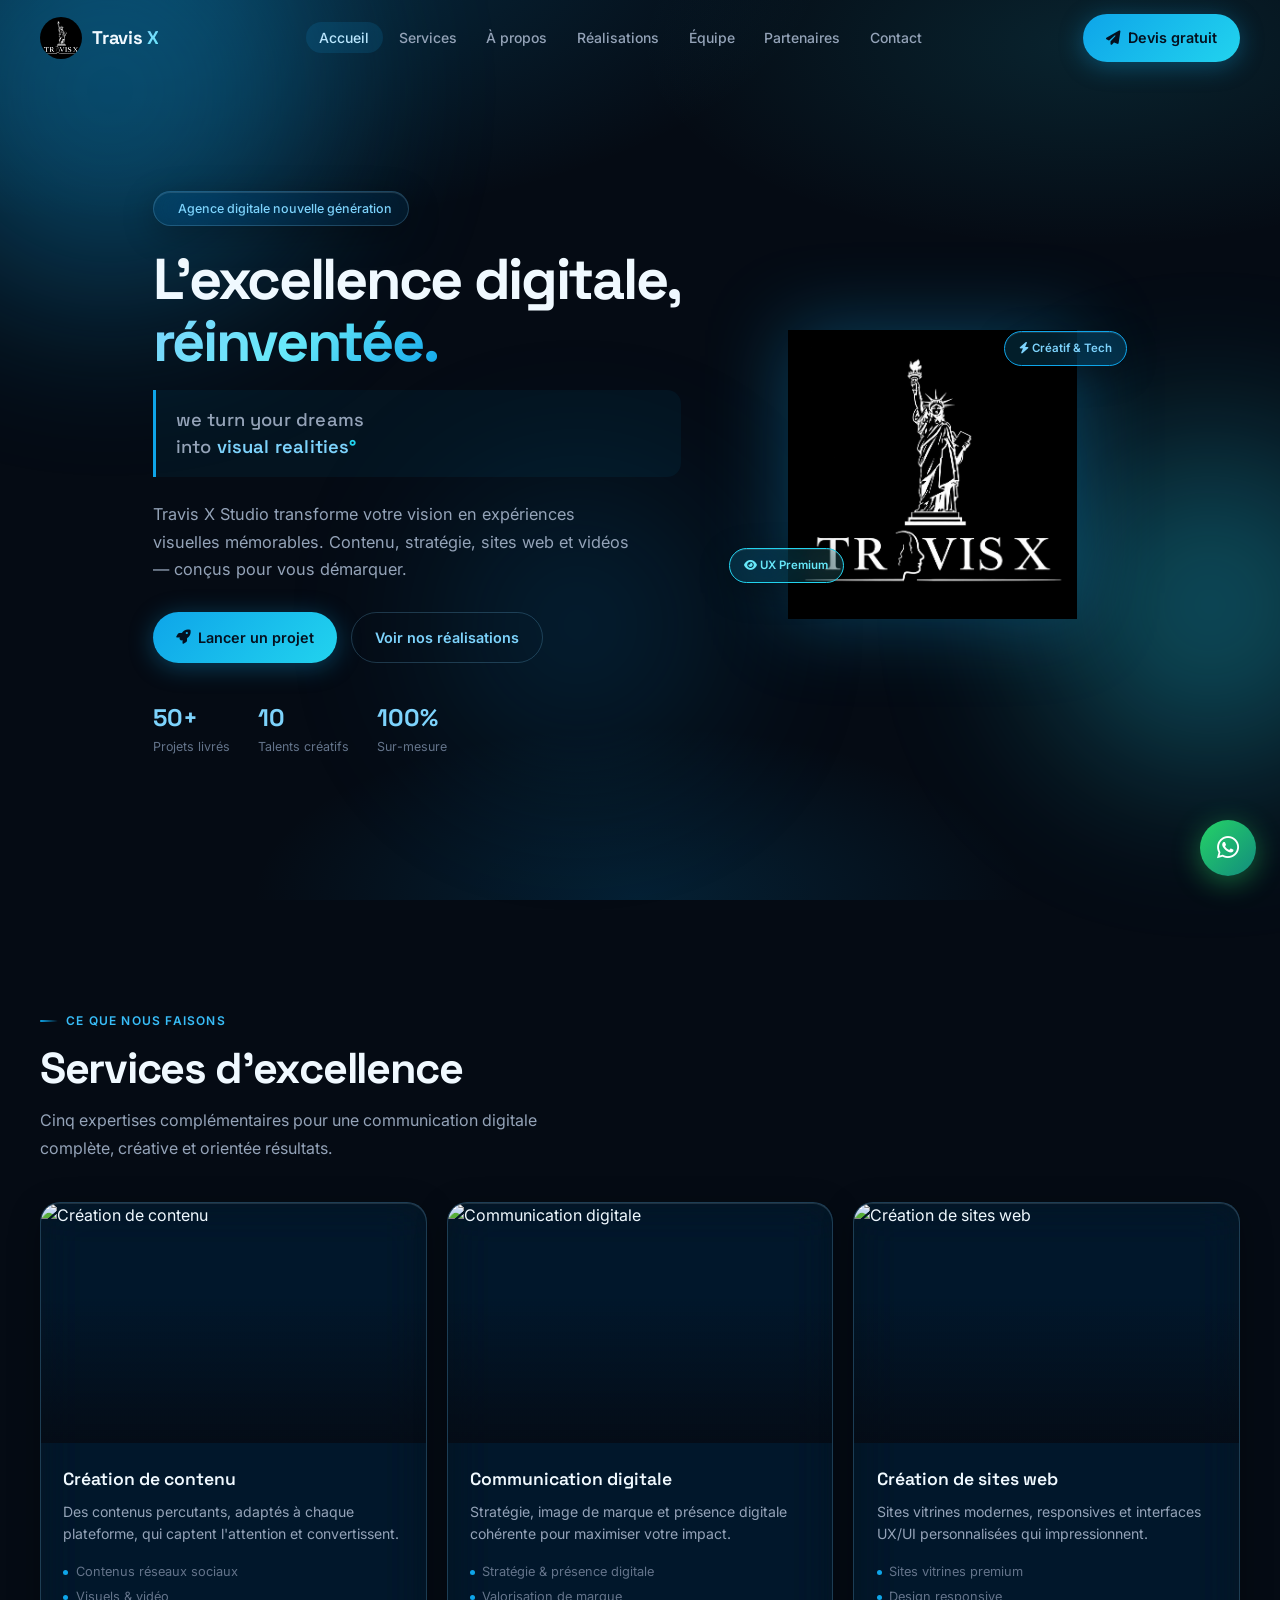
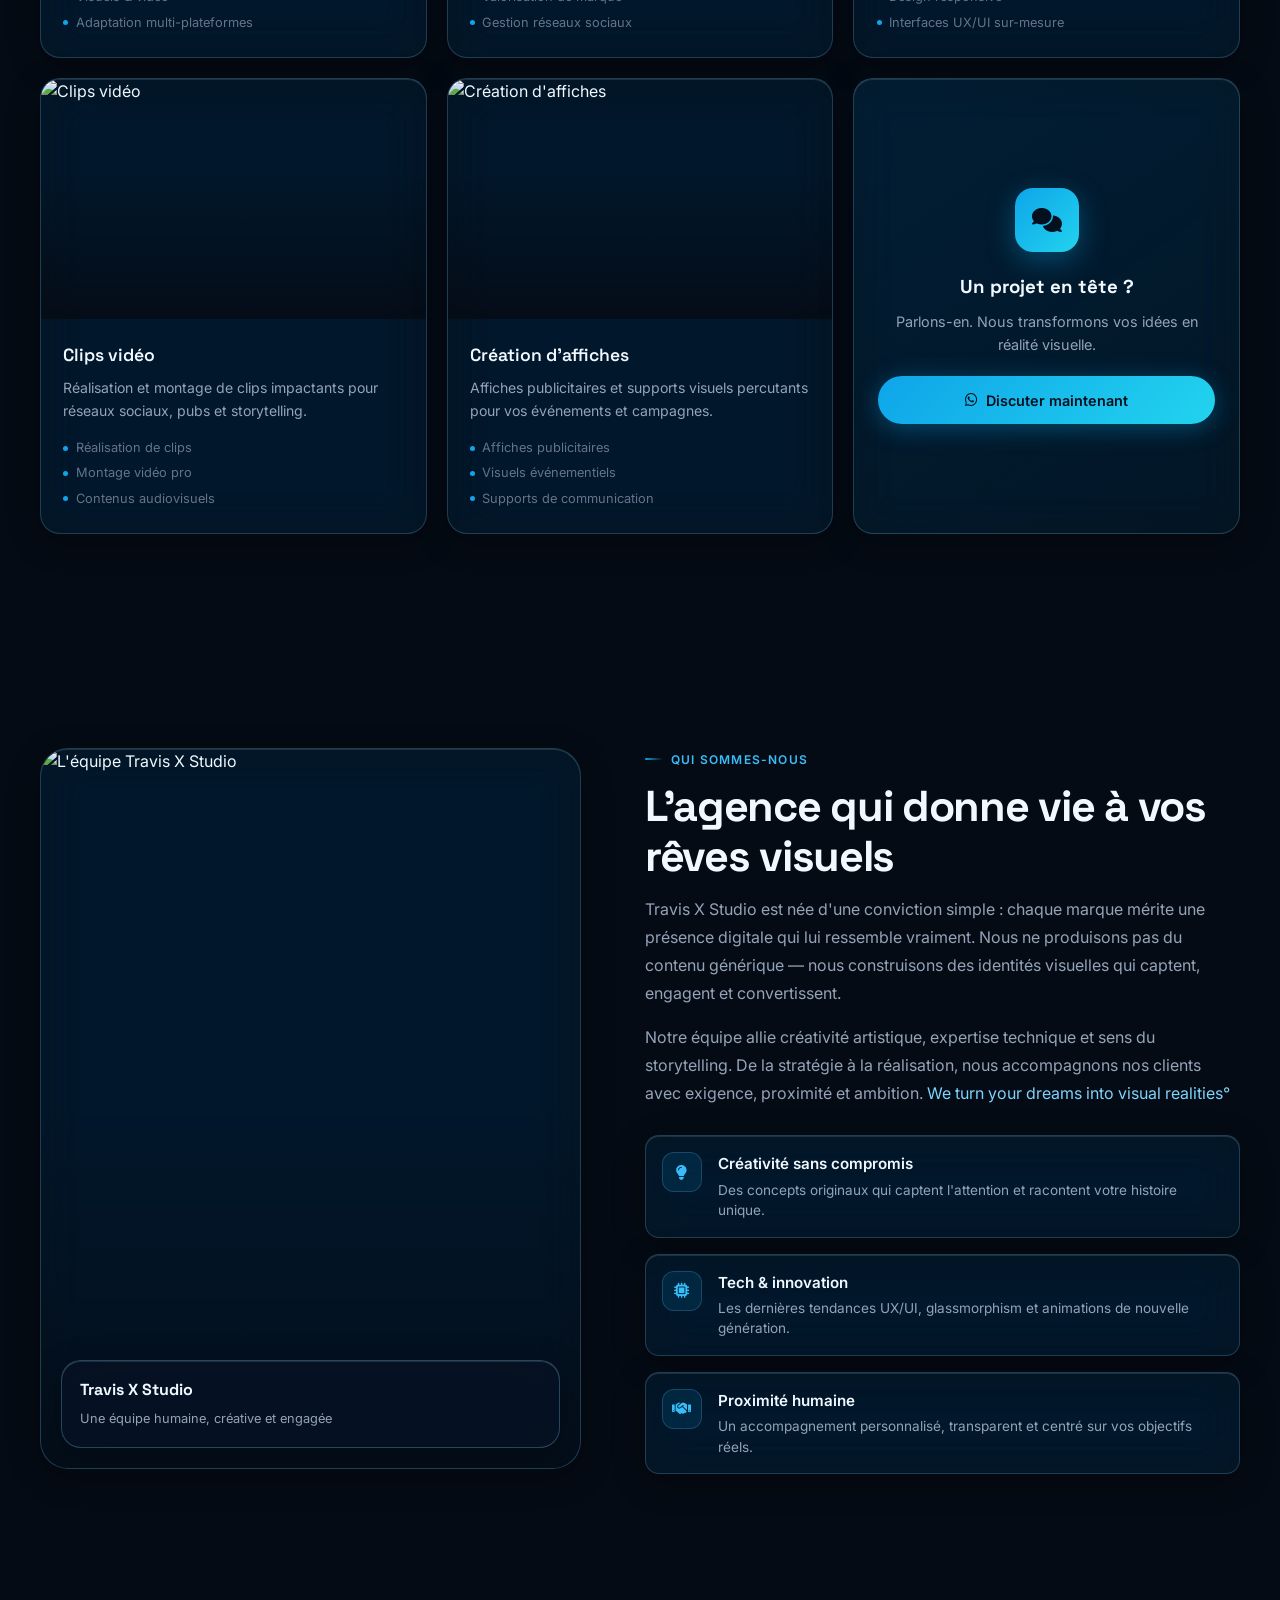
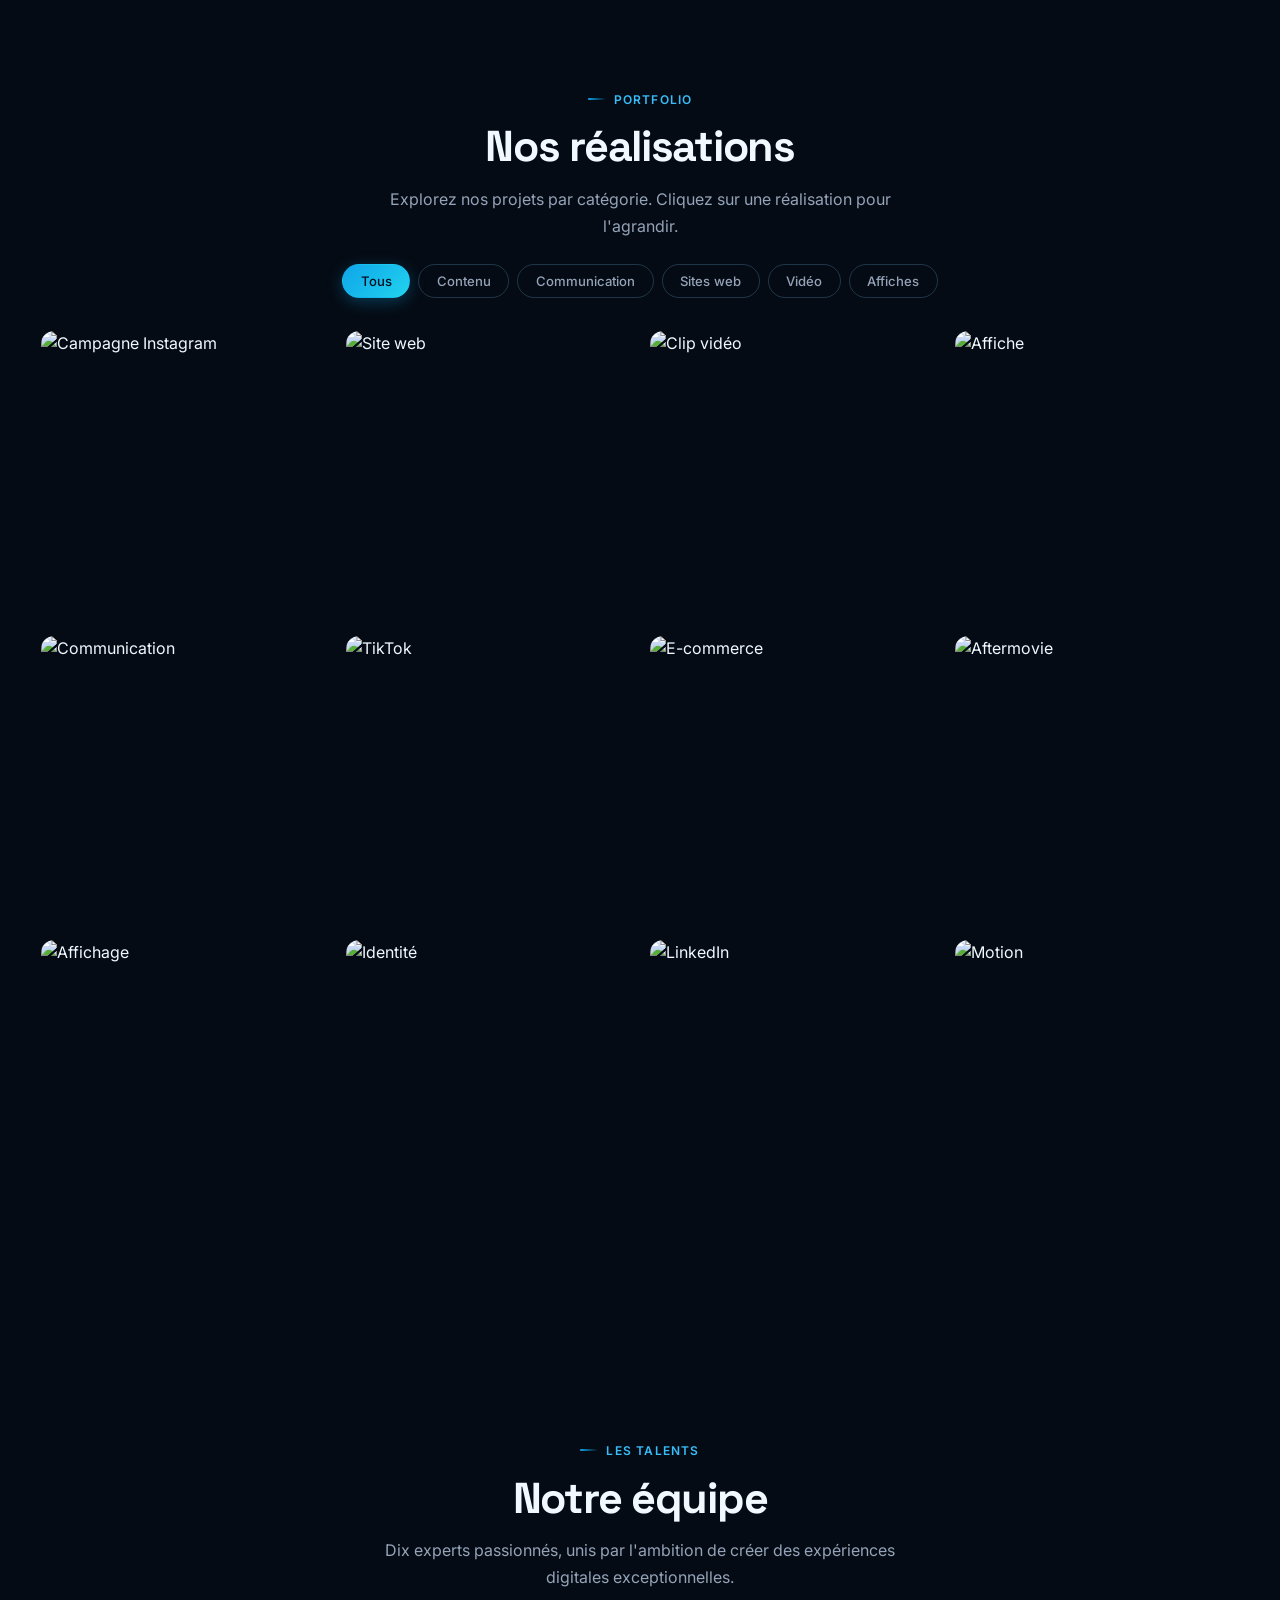
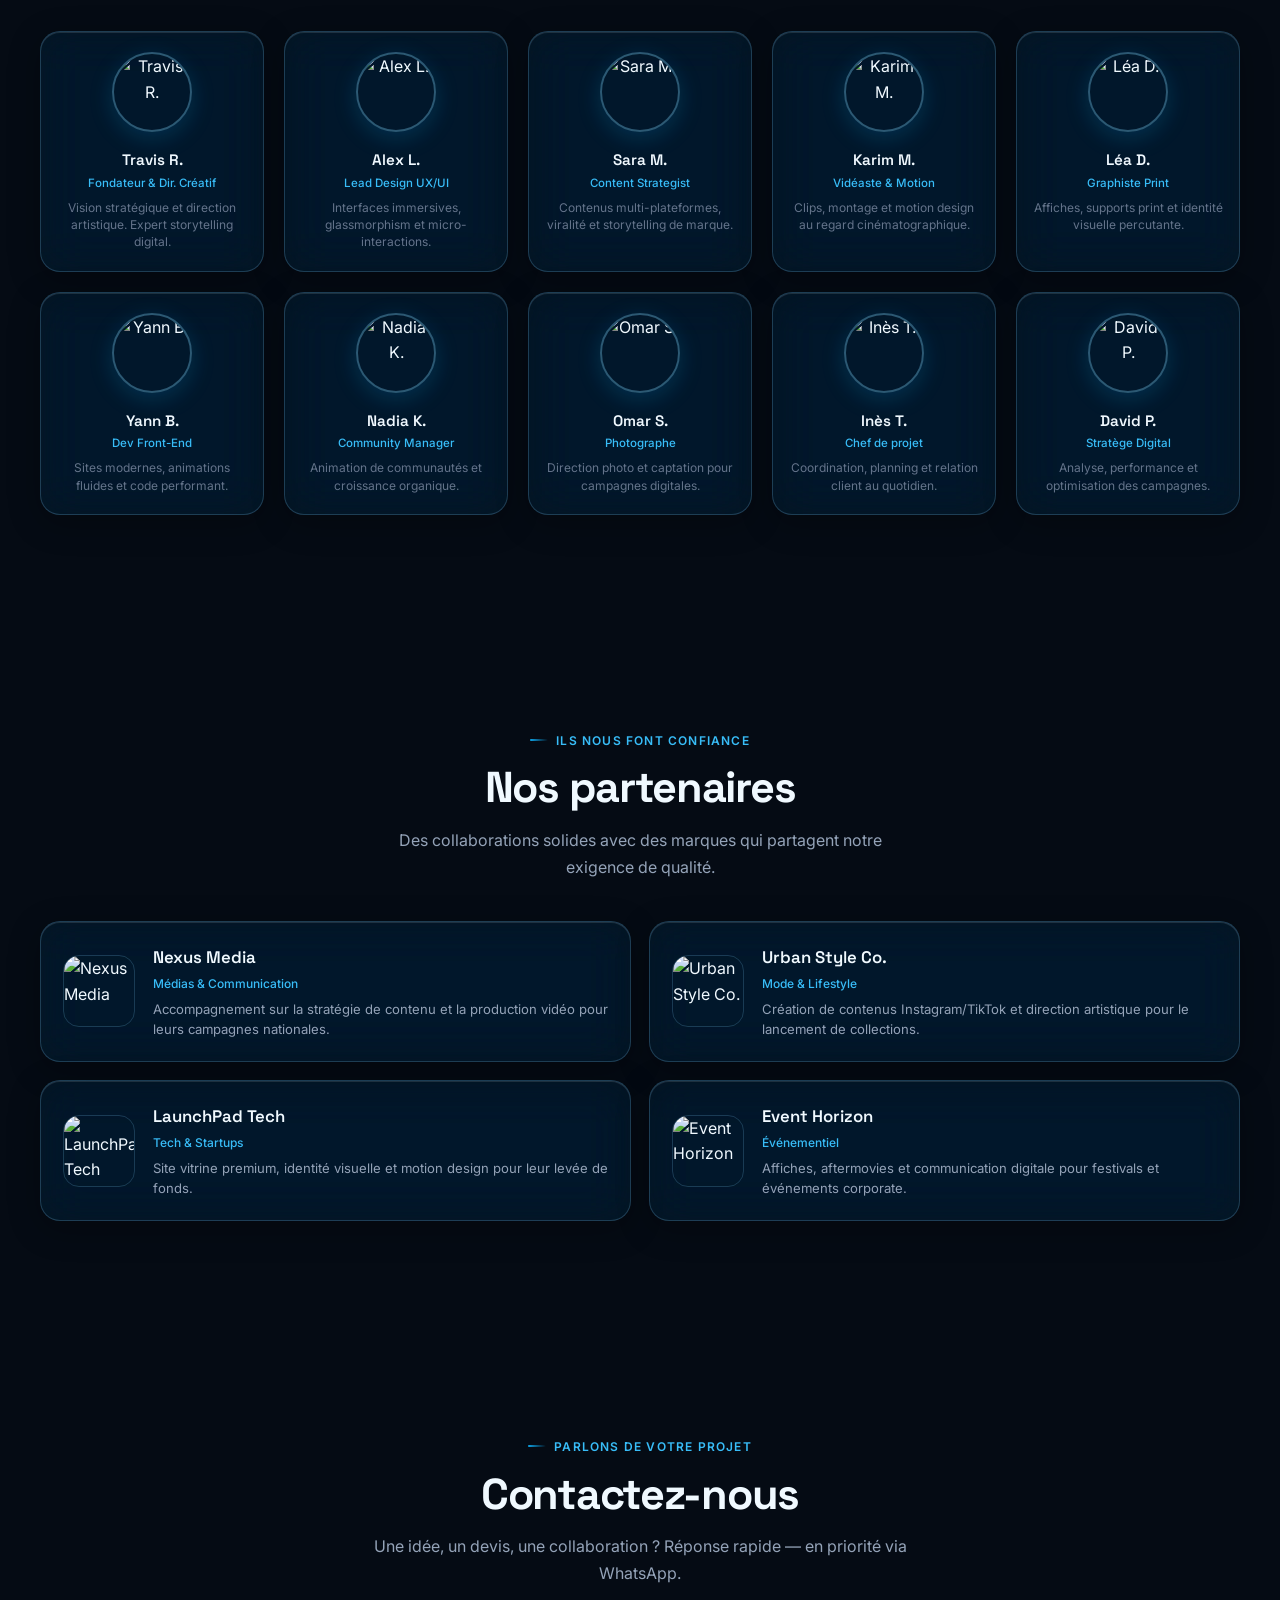
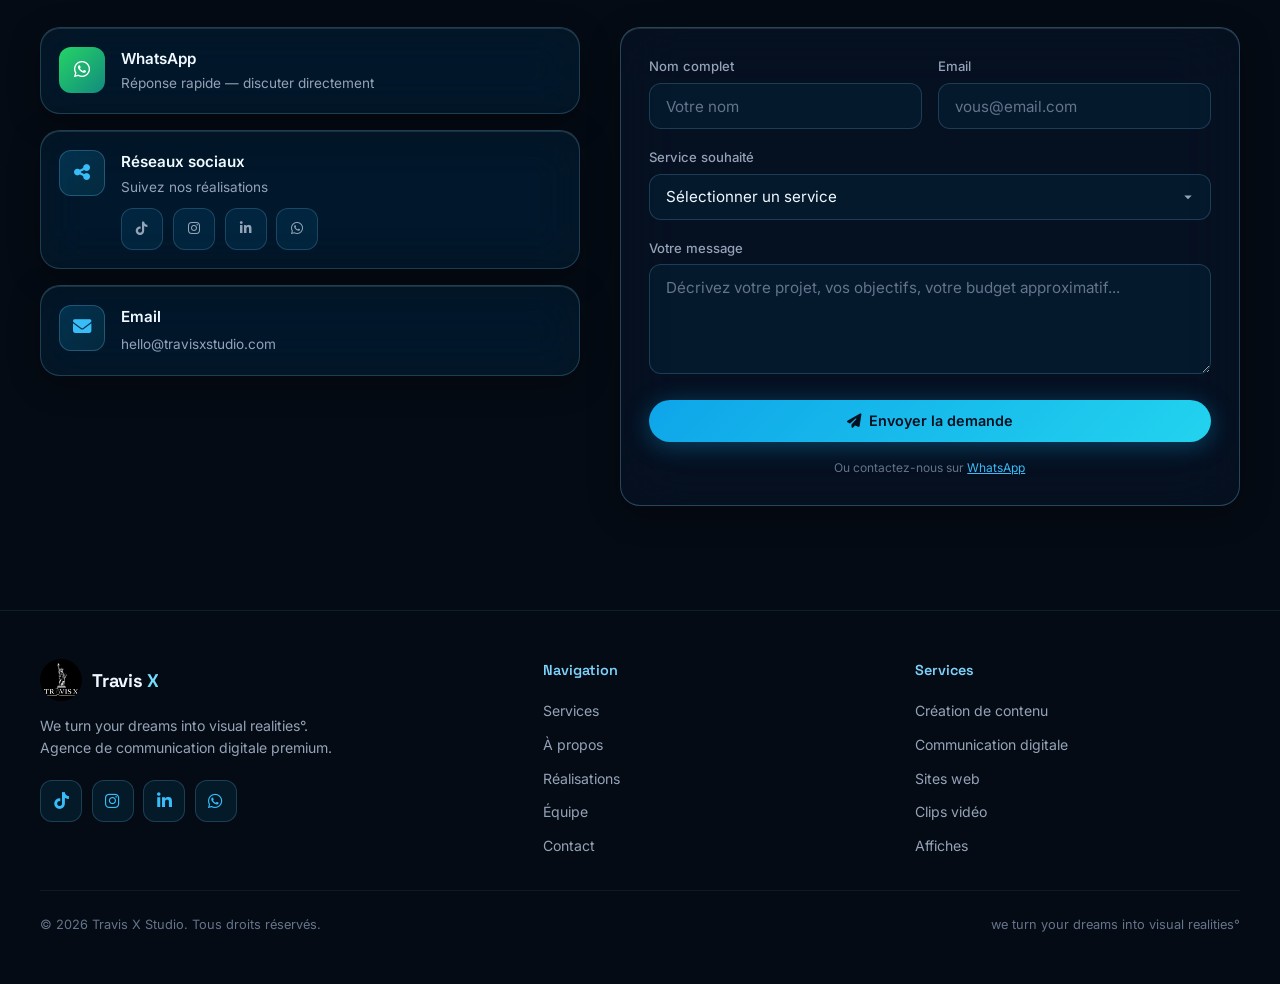
==== commit a8f3736f: "Modification du site" ====
--- a/index.html
+++ b/index.html
@@ -1,199 +1,472 @@
 <!DOCTYPE html>
 <html lang="fr">
 <head>
-<meta charset="UTF-8">
-<meta name="viewport" content="width=device-width, initial-scale=1, viewport-fit=cover">
-<meta name="theme-color" content="#070D1A">
-<title>TRAVIS X STUDIO – Communication digitale, clips, spots et affiches</title>
-<link rel="preconnect" href="https://fonts.googleapis.com">
-<link href="https://fonts.googleapis.com/css2?family=Bricolage+Grotesque:wght@500;800&family=DM+Sans:wght@400;500&display=swap" rel="stylesheet">
-<script>document.documentElement.classList.add('js')</script>
-<link rel="stylesheet" href="style.css">
+  <meta charset="UTF-8" />
+  <meta name="viewport" content="width=device-width, initial-scale=1.0, viewport-fit=cover" />
+  <meta name="description" content="Travis X Studio — We turn your dreams into visual realities. Agence de communication digitale premium." />
+  <meta name="theme-color" content="#050b14" />
+  <title>Travis X Studio — We turn your dreams into visual realities</title>
+  <link rel="preconnect" href="https://fonts.googleapis.com" />
+  <link rel="preconnect" href="https://fonts.gstatic.com" crossorigin />
+  <link href="https://fonts.googleapis.com/css2?family=Inter:wght@300;400;500;600;700;800&family=Space+Grotesk:wght@400;500;600;700&display=swap" rel="stylesheet" />
+  <link rel="stylesheet" href="https://cdnjs.cloudflare.com/ajax/libs/font-awesome/6.5.1/css/all.min.css" />
+  <link rel="stylesheet" href="css/styles.css" />
 </head>
 <body>
-<div class="custom-cursor" id="cursor" aria-hidden="true"><span></span></div>
-<div class="bar-p" id="bar" aria-hidden="true"></div>
-
-<header>
-  <div class="nav glass">
-    <a class="logo" href="#accueil" aria-label="TRAVIS X STUDIO, accueil"><span>TRAVIS X STUDIO</span></a>
-    <nav aria-label="Navigation principale" id="nav"><span class="pillbg"></span>
-      <a href="#services">Services</a><a href="#portfolio">Réalisations</a><a href="#apropos">À propos</a><a href="#equipe">Équipe</a><a href="#partenaires">Partenaires</a><a href="#contact">Contact</a>
-    </nav>
-    <a class="btn nav-cta" href="#contact">Devis <i class="ar">↗</i></a>
+  <div class="bg-layer"></div>
+  <div class="orb orb-1"></div>
+  <div class="orb orb-2"></div>
+  <div class="orb orb-3"></div>
+
+  <nav class="nav" id="nav">
+    <div class="nav-inner">
+      <a href="#accueil" class="logo">
+        <img src="assets/images/logo.png" alt="Travis X Studio" class="logo-img" />
+        <span class="logo-text">Travis <span>X</span></span>
+      </a>
+      <ul class="nav-links">
+        <li><a href="#accueil" class="active">Accueil</a></li>
+        <li><a href="#services">Services</a></li>
+        <li><a href="#apropos">À propos</a></li>
+        <li><a href="#realisations">Réalisations</a></li>
+        <li><a href="#equipe">Équipe</a></li>
+        <li><a href="#partenaires">Partenaires</a></li>
+        <li><a href="#contact">Contact</a></li>
+      </ul>
+      <a href="#contact" class="btn btn-primary nav-cta"><i class="fa-solid fa-paper-plane"></i> Devis gratuit</a>
+      <button class="burger" id="burger" aria-label="Menu"><span></span><span></span><span></span></button>
+    </div>
+  </nav>
+
+  <div class="mobile-menu" id="mobileMenu">
+    <a href="#accueil">Accueil</a>
+    <a href="#services">Services</a>
+    <a href="#apropos">À propos</a>
+    <a href="#realisations">Réalisations</a>
+    <a href="#equipe">Équipe</a>
+    <a href="#partenaires">Partenaires</a>
+    <a href="#contact">Contact</a>
+    <div class="mobile-menu-cta">
+      <a href="https://wa.me/0000000000" class="btn btn-whatsapp" target="_blank" rel="noopener"><i class="fa-brands fa-whatsapp"></i> WhatsApp</a>
+    </div>
   </div>
-</header>
-
-<main>
-<div class="hero" id="accueil">
-  <div class="wrap hero-grid">
-    <div class="glass hero-main">
-      <div class="hero-top">
-        <div class="rec" aria-hidden="true"><b></b><span id="tc">REC 00:00:00</span></div>
-      </div>
-      <h1 id="h1" aria-label="Nous donnons vie à vos idées">
-        <span class="ln l1"><span class="t">Nous créons</span></span>
-        <span class="ln l2"><span class="t">vos images</span></span>
-      </h1>
-      <p class="swap">Clips, spots publicitaires et affiches.</p>
-      <p class="text-secondary">Nous imaginons et produisons des contenus visuels qui donnent du relief à votre marque, de la première idée à la diffusion.</p>
-      <div class="cta">
-        <a class="btn btn-primary hero-cta" href="#contact" data-mag><span class="btn-copy"><strong>Parlons de votre projet</strong><small>Clips · Spots · Affiches</small></span><i class="ar">↗</i></a>
-      </div>
-    </div>
-    <div class="side">
-      <div class="glass w-card showreel-card fade-up" aria-hidden="true">
-        <div class="w-h"><span>Showreel</span><b class="glow-soft">2026</b></div>
-        <div class="showreel-art"><span>TRAVIS X STUDIO · IMAGE &amp; SON</span><strong>IMAGES<br>EN MOUVEMENT</strong><i>CLIPS · SPOTS · AFFICHES</i></div>
-        <div class="w-h montage-title"><span>Montage vidéo</span><b>00:12</b></div>
-        <div class="tracks">
-          <div class="tr"><i style="--l:0%;--w:38%"></i><i style="--l:42%;--w:30%"></i><i style="--l:76%;--w:22%"></i></div>
-          <div class="tr"><i style="--l:8%;--w:50%"></i><i style="--l:62%;--w:34%"></i></div>
-          <div class="tr"><i style="--l:0%;--w:70%"></i><i style="--l:74%;--w:24%"></i></div>
-          <span class="head"></span>
-        </div>
-      </div>
-      <a class="badge glass" href="#portfolio" data-mag aria-label="Voir nos réalisations">
-        <svg viewBox="0 0 200 200" aria-hidden="true"><defs><path id="c" d="M100,100 m-76,0 a76,76 0 1,1 152,0 a76,76 0 1,1 -152,0"/></defs><text><textPath href="#c" textLength="470">Voir nos réalisations • Voir nos réalisations • </textPath></text></svg>
-        <span class="play"></span>
-      </a>
+
+  <section id="accueil">
+    <div class="container hero-grid">
+      <div class="hero-content">
+        <div class="hero-badge glass"><i class="fa-solid fa-sparkles"></i> Agence digitale nouvelle génération</div>
+        <h1 class="hero-title">L'excellence digitale,<br /><span class="gradient">réinventée.</span></h1>
+        <p class="hero-slogan">we turn your dreams<br />into <em>visual realities</em><span class="degree">°</span></p>
+        <p class="hero-desc">Travis X Studio transforme votre vision en expériences visuelles mémorables. Contenu, stratégie, sites web et vidéos — conçus pour vous démarquer.</p>
+        <div class="hero-actions">
+          <a href="#contact" class="btn btn-primary"><i class="fa-solid fa-rocket"></i> Lancer un projet</a>
+          <a href="#realisations" class="btn btn-ghost">Voir nos réalisations</a>
+        </div>
+        <div class="hero-stats">
+          <div class="stat"><div class="stat-value">50+</div><div class="stat-label">Projets livrés</div></div>
+          <div class="stat"><div class="stat-value">10</div><div class="stat-label">Talents créatifs</div></div>
+          <div class="stat"><div class="stat-value">100%</div><div class="stat-label">Sur-mesure</div></div>
+        </div>
+      </div>
+      <div class="hero-visual">
+        <div class="floating-tag floating-tag-1 glass"><i class="fa-solid fa-bolt"></i> Créatif & Tech</div>
+        <div class="floating-tag floating-tag-2 glass"><i class="fa-solid fa-eye"></i> UX Premium</div>
+        <div class="hero-logo-wrap">
+          <div class="hero-logo-glow"></div>
+          <img src="assets/images/logo.png" alt="Travis X Studio Logo" class="hero-logo-img" />
+        </div>
+      </div>
+    </div>
+  </section>
+
+  <section id="services">
+    <div class="container">
+      <div class="reveal">
+        <div class="section-label">Ce que nous faisons</div>
+        <h2 class="section-title">Services d'excellence</h2>
+        <p class="section-subtitle">Cinq expertises complémentaires pour une communication digitale complète, créative et orientée résultats.</p>
+      </div>
+      <div class="services-grid">
+        <article class="service-card glass reveal reveal-delay-1">
+          <div class="service-img-wrap">
+            <img src="https://images.unsplash.com/photo-1611162616475-46b635cb4953?w=600&h=400&fit=crop" alt="Création de contenu" loading="lazy" />
+            <div class="service-img-overlay"></div>
+          </div>
+          <div class="service-body">
+            <h3>Création de contenu</h3>
+            <p>Des contenus percutants, adaptés à chaque plateforme, qui captent l'attention et convertissent.</p>
+            <ul class="service-list"><li>Contenus réseaux sociaux</li><li>Visuels & vidéo</li><li>Adaptation multi-plateformes</li></ul>
+          </div>
+        </article>
+        <article class="service-card glass reveal reveal-delay-2">
+          <div class="service-img-wrap">
+            <img src="https://images.unsplash.com/photo-1552664730-d307ca884978?w=600&h=400&fit=crop" alt="Communication digitale" loading="lazy" />
+            <div class="service-img-overlay"></div>
+          </div>
+          <div class="service-body">
+            <h3>Communication digitale</h3>
+            <p>Stratégie, image de marque et présence digitale cohérente pour maximiser votre impact.</p>
+            <ul class="service-list"><li>Stratégie & présence digitale</li><li>Valorisation de marque</li><li>Gestion réseaux sociaux</li></ul>
+          </div>
+        </article>
+        <article class="service-card glass reveal reveal-delay-3">
+          <div class="service-img-wrap">
+            <img src="https://images.unsplash.com/photo-1467232004584-a241de8bcf5d?w=600&h=400&fit=crop" alt="Création de sites web" loading="lazy" />
+            <div class="service-img-overlay"></div>
+          </div>
+          <div class="service-body">
+            <h3>Création de sites web</h3>
+            <p>Sites vitrines modernes, responsives et interfaces UX/UI personnalisées qui impressionnent.</p>
+            <ul class="service-list"><li>Sites vitrines premium</li><li>Design responsive</li><li>Interfaces UX/UI sur-mesure</li></ul>
+          </div>
+        </article>
+        <article class="service-card glass reveal reveal-delay-1">
+          <div class="service-img-wrap">
+            <img src="https://images.unsplash.com/photo-1574717024653-61fd2cf4d44d?w=600&h=400&fit=crop" alt="Clips vidéo" loading="lazy" />
+            <div class="service-img-overlay"></div>
+          </div>
+          <div class="service-body">
+            <h3>Clips vidéo</h3>
+            <p>Réalisation et montage de clips impactants pour réseaux sociaux, pubs et storytelling.</p>
+            <ul class="service-list"><li>Réalisation de clips</li><li>Montage vidéo pro</li><li>Contenus audiovisuels</li></ul>
+          </div>
+        </article>
+        <article class="service-card glass reveal reveal-delay-2">
+          <div class="service-img-wrap">
+            <img src="https://images.unsplash.com/photo-1561070791-2526d30994b5?w=600&h=400&fit=crop" alt="Création d'affiches" loading="lazy" />
+            <div class="service-img-overlay"></div>
+          </div>
+          <div class="service-body">
+            <h3>Création d'affiches</h3>
+            <p>Affiches publicitaires et supports visuels percutants pour vos événements et campagnes.</p>
+            <ul class="service-list"><li>Affiches publicitaires</li><li>Visuels événementiels</li><li>Supports de communication</li></ul>
+          </div>
+        </article>
+        <article class="service-card glass service-cta-card reveal reveal-delay-3">
+          <div class="service-icon-big"><i class="fa-solid fa-comments"></i></div>
+          <h3 style="font-family:'Space Grotesk',sans-serif;margin-bottom:0.5rem;">Un projet en tête ?</h3>
+          <p style="color:var(--text-secondary);margin-bottom:1.25rem;font-size:0.9rem;">Parlons-en. Nous transformons vos idées en réalité visuelle.</p>
+          <a href="https://wa.me/0000000000" class="btn btn-primary" style="width:100%;" target="_blank" rel="noopener"><i class="fa-brands fa-whatsapp"></i> Discuter maintenant</a>
+        </article>
+      </div>
+    </div>
+  </section>
+
+  <section id="apropos">
+    <div class="container about-grid">
+      <div class="about-visual glass reveal">
+        <img src="https://images.unsplash.com/photo-1522071820081-009f0129c71c?w=700&h=900&fit=crop" alt="L'équipe Travis X Studio" loading="lazy" />
+        <div class="about-visual-overlay"></div>
+        <div class="about-visual-badge glass glass-strong">
+          <strong>Travis X Studio</strong>
+          <span>Une équipe humaine, créative et engagée</span>
+        </div>
+      </div>
+      <div class="reveal reveal-delay-1">
+        <div class="section-label">Qui sommes-nous</div>
+        <h2 class="section-title">L'agence qui donne vie à vos rêves visuels</h2>
+        <p style="color:var(--text-secondary);margin-bottom:1rem;line-height:1.75;">Travis X Studio est née d'une conviction simple : chaque marque mérite une présence digitale qui lui ressemble vraiment. Nous ne produisons pas du contenu générique — nous construisons des identités visuelles qui captent, engagent et convertissent.</p>
+        <p style="color:var(--text-secondary);line-height:1.75;margin-bottom:0.5rem;">Notre équipe allie créativité artistique, expertise technique et sens du storytelling. De la stratégie à la réalisation, nous accompagnons nos clients avec exigence, proximité et ambition. <em style="color:var(--sky-200);font-style:normal;">We turn your dreams into visual realities°</em></p>
+        <div class="about-features">
+          <div class="about-feature glass">
+            <div class="about-feature-icon"><i class="fa-solid fa-lightbulb"></i></div>
+            <div><h4>Créativité sans compromis</h4><p>Des concepts originaux qui captent l'attention et racontent votre histoire unique.</p></div>
+          </div>
+          <div class="about-feature glass">
+            <div class="about-feature-icon"><i class="fa-solid fa-microchip"></i></div>
+            <div><h4>Tech & innovation</h4><p>Les dernières tendances UX/UI, glassmorphism et animations de nouvelle génération.</p></div>
+          </div>
+          <div class="about-feature glass">
+            <div class="about-feature-icon"><i class="fa-solid fa-handshake"></i></div>
+            <div><h4>Proximité humaine</h4><p>Un accompagnement personnalisé, transparent et centré sur vos objectifs réels.</p></div>
+          </div>
+        </div>
+      </div>
+    </div>
+  </section>
+
+  <section id="realisations">
+    <div class="container">
+      <div class="reveal" style="text-align:center;max-width:560px;margin:0 auto;">
+        <div class="section-label" style="justify-content:center;">Portfolio</div>
+        <h2 class="section-title">Nos réalisations</h2>
+        <p class="section-subtitle" style="margin:0 auto 1.5rem;">Explorez nos projets par catégorie. Cliquez sur une réalisation pour l'agrandir.</p>
+      </div>
+      <div class="filter-bar reveal">
+        <button class="filter-btn active" data-filter="all">Tous</button>
+        <button class="filter-btn" data-filter="contenu">Contenu</button>
+        <button class="filter-btn" data-filter="com">Communication</button>
+        <button class="filter-btn" data-filter="web">Sites web</button>
+        <button class="filter-btn" data-filter="video">Vidéo</button>
+        <button class="filter-btn" data-filter="affiche">Affiches</button>
+      </div>
+      <div class="portfolio-grid" id="portfolioGrid">
+        <div class="portfolio-item reveal" data-cat="contenu" data-title="Campagne Instagram Lifestyle" data-desc="Série de visuels pour une marque mode">
+          <img src="https://images.unsplash.com/photo-1611162616305-c69b3fa7fbe0?w=500&h=500&fit=crop" alt="Campagne Instagram" loading="lazy" />
+          <div class="portfolio-overlay"><span class="portfolio-cat">Contenu</span><span class="portfolio-title">Campagne Instagram Lifestyle</span></div>
+        </div>
+        <div class="portfolio-item reveal reveal-delay-1" data-cat="web" data-title="Site vitrine premium" data-desc="Interface UX/UI moderne pour une startup tech">
+          <img src="https://images.unsplash.com/photo-1460925895917-afdab827c52f?w=500&h=500&fit=crop" alt="Site web" loading="lazy" />
+          <div class="portfolio-overlay"><span class="portfolio-cat">Sites web</span><span class="portfolio-title">Site vitrine premium</span></div>
+        </div>
+        <div class="portfolio-item reveal reveal-delay-2" data-cat="video" data-title="Clip promotionnel" data-desc="Montage dynamique pour lancement produit">
+          <img src="https://images.unsplash.com/photo-1492691527719-9d1e07e534b4?w=500&h=500&fit=crop" alt="Clip vidéo" loading="lazy" />
+          <div class="portfolio-overlay"><span class="portfolio-cat">Vidéo</span><span class="portfolio-title">Clip promotionnel</span></div>
+        </div>
+        <div class="portfolio-item reveal reveal-delay-3" data-cat="affiche" data-title="Affiche événementielle" data-desc="Design pour festival culturel urbain">
+          <img src="https://images.unsplash.com/photo-1561070791-2526d30994b5?w=500&h=500&fit=crop" alt="Affiche" loading="lazy" />
+          <div class="portfolio-overlay"><span class="portfolio-cat">Affiches</span><span class="portfolio-title">Affiche événementielle</span></div>
+        </div>
+        <div class="portfolio-item reveal" data-cat="com" data-title="Stratégie de marque" data-desc="Identité visuelle complète + guidelines">
+          <img src="https://images.unsplash.com/photo-1542744173-8e7e53415bb0?w=500&h=500&fit=crop" alt="Communication" loading="lazy" />
+          <div class="portfolio-overlay"><span class="portfolio-cat">Communication</span><span class="portfolio-title">Stratégie de marque</span></div>
+        </div>
+        <div class="portfolio-item reveal reveal-delay-1" data-cat="contenu" data-title="Stories TikTok virales" data-desc="Série de contenus courts à fort engagement">
+          <img src="https://images.unsplash.com/photo-1611162618071-b39a2ec055fb?w=500&h=500&fit=crop" alt="TikTok" loading="lazy" />
+          <div class="portfolio-overlay"><span class="portfolio-cat">Contenu</span><span class="portfolio-title">Stories TikTok virales</span></div>
+        </div>
+        <div class="portfolio-item reveal reveal-delay-2" data-cat="web" data-title="E-commerce moderne" data-desc="Boutique en ligne responsive et conversion-focused">
+          <img src="https://images.unsplash.com/photo-1556742049-0cfed4f6a45d?w=500&h=500&fit=crop" alt="E-commerce" loading="lazy" />
+          <div class="portfolio-overlay"><span class="portfolio-cat">Sites web</span><span class="portfolio-title">E-commerce moderne</span></div>
+        </div>
+        <div class="portfolio-item reveal reveal-delay-3" data-cat="video" data-title="Aftermovie événement" data-desc="Captation et montage émotionnel">
+          <img src="https://images.unsplash.com/photo-1478720568477-152d9b164e26?w=500&h=500&fit=crop" alt="Aftermovie" loading="lazy" />
+          <div class="portfolio-overlay"><span class="portfolio-cat">Vidéo</span><span class="portfolio-title">Aftermovie événement</span></div>
+        </div>
+        <div class="portfolio-item reveal" data-cat="affiche" data-title="Campagne affichage urbain" data-desc="Série d'affiches pour lancement national">
+          <img src="https://images.unsplash.com/photo-1558655146-9f40138edfeb?w=500&h=500&fit=crop" alt="Affichage" loading="lazy" />
+          <div class="portfolio-overlay"><span class="portfolio-cat">Affiches</span><span class="portfolio-title">Campagne affichage urbain</span></div>
+        </div>
+        <div class="portfolio-item reveal reveal-delay-1" data-cat="com" data-title="Refonte identité visuelle" data-desc="Logo, charte graphique et supports print/digital">
+          <img src="https://images.unsplash.com/photo-1558655146-d09347e92766?w=500&h=500&fit=crop" alt="Identité" loading="lazy" />
+          <div class="portfolio-overlay"><span class="portfolio-cat">Communication</span><span class="portfolio-title">Refonte identité visuelle</span></div>
+        </div>
+        <div class="portfolio-item reveal reveal-delay-2" data-cat="contenu" data-title="Pack visuels LinkedIn" data-desc="Contenus B2B pour thought leadership">
+          <img src="https://images.unsplash.com/photo-1432888498266-38ffec3eaf0a?w=500&h=500&fit=crop" alt="LinkedIn" loading="lazy" />
+          <div class="portfolio-overlay"><span class="portfolio-cat">Contenu</span><span class="portfolio-title">Pack visuels LinkedIn</span></div>
+        </div>
+        <div class="portfolio-item reveal reveal-delay-3" data-cat="video" data-title="Motion design produit" data-desc="Animation 2D pour présentation produit">
+          <img src="https://images.unsplash.com/photo-1626785774573-4b7993143469?w=500&h=500&fit=crop" alt="Motion" loading="lazy" />
+          <div class="portfolio-overlay"><span class="portfolio-cat">Vidéo</span><span class="portfolio-title">Motion design produit</span></div>
+        </div>
+      </div>
+    </div>
+  </section>
+
+  <div class="lightbox" id="lightbox">
+    <div class="lightbox-content">
+      <button class="lightbox-close" id="lightboxClose" aria-label="Fermer"><i class="fa-solid fa-xmark"></i></button>
+      <img src="" alt="" id="lightboxImg" />
+      <div class="lightbox-info"><h3 id="lightboxTitle"></h3><p id="lightboxDesc"></p></div>
     </div>
   </div>
-</div>
-
-<div class="marquee glass" aria-hidden="true"><div class="track" id="track">
-  <span>Clips vidéo</span><i></i><span>Spots publicitaires</span><i></i><span>Affiches</span><i></i><span>Communication digitale</span><i></i><span>Création de contenu</span><i></i><span>Marketing digital</span><i></i><span>Réseaux sociaux</span><i></i><span>Création de site web</span><i></i>
-</div></div>
-
-<section id="services">
-  <div class="wrap rv">
-    <span class="section-label">Ce que nous faisons</span>
-    <h2>Vos idées, de la caméra à l'écran</h2>
-    <p class="lead">Du concept à la diffusion, une seule équipe s'occupe de votre communication.</p>
-    <div class="services">
-      <a class="service glass" href="#contact" data-tilt><span class="ico" aria-hidden="true"><svg viewBox="0 0 24 24"><path d="M4 7.5h10.5a2 2 0 0 1 2 2v5a2 2 0 0 1-2 2H4a2 2 0 0 1-2-2v-5a2 2 0 0 1 2-2Z"/><path d="m16.5 10 5-2v10l-5-2M6 5.5h7"/></svg></span><h3>Clips vidéo</h3><p>Tournage, réalisation et montage de clips musicaux et institutionnels.</p><span class="service-tags"><i>Tournage</i><i>Montage</i><i>Étalonnage</i></span><span class="service-link">Demander ce service <b aria-hidden="true">↗</b></span></a>
-      <a class="service glass" href="#contact" data-tilt><span class="ico" aria-hidden="true"><svg viewBox="0 0 24 24"><path d="m3 10 12-5v14L3 14v-4Z"/><path d="M15 9.5a3 3 0 0 1 0 5M6 15l1.5 5h3L9 16M19 8l3-2M19 16l3 2"/></svg></span><h3>Spots publicitaires</h3><p>Des spots courts et percutants pour la télévision, le web et les réseaux sociaux.</p><span class="service-tags"><i>Concept</i><i>Production</i><i>Diffusion</i></span><span class="service-link">Demander ce service <b aria-hidden="true">↗</b></span></a>
-      <a class="service glass" href="#contact" data-tilt><span class="ico" aria-hidden="true"><svg viewBox="0 0 24 24"><rect x="3" y="3" width="18" height="18" rx="2"/><circle cx="8.5" cy="8.5" r="1.5"/><path d="m21 15-5-5L5 21"/></svg></span><h3>Affiches</h3><p>Affiches, flyers et visuels imprimés ou numériques, à votre identité.</p><span class="service-tags"><i>Direction artistique</i><i>Print</i><i>Digital</i></span><span class="service-link">Demander ce service <b aria-hidden="true">↗</b></span></a>
-      <a class="service glass" href="#contact" data-tilt><span class="ico" aria-hidden="true"><svg viewBox="0 0 24 24"><path d="M4 4h16v12H4zM8 20h8M12 16v4"/><path d="m7 12 3-3 2 2 4-4"/></svg></span><h3>Communication digitale</h3><p>Stratégie éditoriale, animation des réseaux sociaux et campagnes en ligne.</p><span class="service-tags"><i>Stratégie</i><i>Réseaux sociaux</i><i>Campagnes</i></span><span class="service-link">Demander ce service <b aria-hidden="true">↗</b></span></a>
-      <a class="service glass" href="#contact" data-tilt><span class="ico" aria-hidden="true"><svg viewBox="0 0 24 24"><rect x="3" y="4" width="18" height="13" rx="2"/><path d="M8 21h8M12 17v4M7 8h10M7 11h6"/></svg></span><h3>Création de site web</h3><p>Sites vitrines et boutiques en ligne conçus sur mesure, avec un design adapté à votre marque.</p><span class="service-tags"><i>Design</i><i>Développement</i><i>Responsive</i></span><span class="service-link">Demander ce service <b aria-hidden="true">↗</b></span></a>
-    </div>
-    <div class="services-cta"><p>Un projet en tête ?</p><a class="btn" href="#contact">Demander un devis <i class="ar">↗</i></a></div>
+
+  <section id="equipe">
+    <div class="container">
+      <div class="reveal" style="text-align:center;max-width:560px;margin:0 auto 2.5rem;">
+        <div class="section-label" style="justify-content:center;">Les talents</div>
+        <h2 class="section-title">Notre équipe</h2>
+        <p class="section-subtitle" style="margin:0 auto;">Dix experts passionnés, unis par l'ambition de créer des expériences digitales exceptionnelles.</p>
+      </div>
+      <div class="team-grid">
+        <article class="team-card glass reveal reveal-delay-1">
+          <img class="team-avatar" src="https://i.pravatar.cc/150?img=12" alt="Travis R." loading="lazy" />
+          <h3>Travis R.</h3><div class="team-role">Fondateur & Dir. Créatif</div>
+          <p class="team-bio">Vision stratégique et direction artistique. Expert storytelling digital.</p>
+        </article>
+        <article class="team-card glass reveal reveal-delay-2">
+          <img class="team-avatar" src="https://i.pravatar.cc/150?img=5" alt="Alex L." loading="lazy" />
+          <h3>Alex L.</h3><div class="team-role">Lead Design UX/UI</div>
+          <p class="team-bio">Interfaces immersives, glassmorphism et micro-interactions.</p>
+        </article>
+        <article class="team-card glass reveal reveal-delay-3">
+          <img class="team-avatar" src="https://i.pravatar.cc/150?img=9" alt="Sara M." loading="lazy" />
+          <h3>Sara M.</h3><div class="team-role">Content Strategist</div>
+          <p class="team-bio">Contenus multi-plateformes, viralité et storytelling de marque.</p>
+        </article>
+        <article class="team-card glass reveal reveal-delay-4">
+          <img class="team-avatar" src="https://i.pravatar.cc/150?img=15" alt="Karim M." loading="lazy" />
+          <h3>Karim M.</h3><div class="team-role">Vidéaste & Motion</div>
+          <p class="team-bio">Clips, montage et motion design au regard cinématographique.</p>
+        </article>
+        <article class="team-card glass reveal reveal-delay-5">
+          <img class="team-avatar" src="https://i.pravatar.cc/150?img=32" alt="Léa D." loading="lazy" />
+          <h3>Léa D.</h3><div class="team-role">Graphiste Print</div>
+          <p class="team-bio">Affiches, supports print et identité visuelle percutante.</p>
+        </article>
+        <article class="team-card glass reveal reveal-delay-1">
+          <img class="team-avatar" src="https://i.pravatar.cc/150?img=20" alt="Yann B." loading="lazy" />
+          <h3>Yann B.</h3><div class="team-role">Dev Front-End</div>
+          <p class="team-bio">Sites modernes, animations fluides et code performant.</p>
+        </article>
+        <article class="team-card glass reveal reveal-delay-2">
+          <img class="team-avatar" src="https://i.pravatar.cc/150?img=25" alt="Nadia K." loading="lazy" />
+          <h3>Nadia K.</h3><div class="team-role">Community Manager</div>
+          <p class="team-bio">Animation de communautés et croissance organique.</p>
+        </article>
+        <article class="team-card glass reveal reveal-delay-3">
+          <img class="team-avatar" src="https://i.pravatar.cc/150?img=33" alt="Omar S." loading="lazy" />
+          <h3>Omar S.</h3><div class="team-role">Photographe</div>
+          <p class="team-bio">Direction photo et captation pour campagnes digitales.</p>
+        </article>
+        <article class="team-card glass reveal reveal-delay-4">
+          <img class="team-avatar" src="https://i.pravatar.cc/150?img=44" alt="Inès T." loading="lazy" />
+          <h3>Inès T.</h3><div class="team-role">Chef de projet</div>
+          <p class="team-bio">Coordination, planning et relation client au quotidien.</p>
+        </article>
+        <article class="team-card glass reveal reveal-delay-5">
+          <img class="team-avatar" src="https://i.pravatar.cc/150?img=52" alt="David P." loading="lazy" />
+          <h3>David P.</h3><div class="team-role">Stratège Digital</div>
+          <p class="team-bio">Analyse, performance et optimisation des campagnes.</p>
+        </article>
+      </div>
+    </div>
+  </section>
+
+  <section id="partenaires">
+    <div class="container">
+      <div class="reveal" style="text-align:center;max-width:560px;margin:0 auto 2.5rem;">
+        <div class="section-label" style="justify-content:center;">Ils nous font confiance</div>
+        <h2 class="section-title">Nos partenaires</h2>
+        <p class="section-subtitle" style="margin:0 auto;">Des collaborations solides avec des marques qui partagent notre exigence de qualité.</p>
+      </div>
+      <div class="partners-grid">
+        <div class="partner-card glass reveal reveal-delay-1">
+          <img class="partner-logo-img" src="https://images.unsplash.com/photo-1560179707-f14ba90d1220?w=200&h=200&fit=crop" alt="Nexus Media" loading="lazy" />
+          <div class="partner-info">
+            <h3>Nexus Media</h3><div class="partner-type">Médias & Communication</div>
+            <p class="partner-desc">Accompagnement sur la stratégie de contenu et la production vidéo pour leurs campagnes nationales.</p>
+          </div>
+        </div>
+        <div class="partner-card glass reveal reveal-delay-2">
+          <img class="partner-logo-img" src="https://images.unsplash.com/photo-1441986300917-64674bd600d8?w=200&h=200&fit=crop" alt="Urban Style Co." loading="lazy" />
+          <div class="partner-info">
+            <h3>Urban Style Co.</h3><div class="partner-type">Mode & Lifestyle</div>
+            <p class="partner-desc">Création de contenus Instagram/TikTok et direction artistique pour le lancement de collections.</p>
+          </div>
+        </div>
+        <div class="partner-card glass reveal reveal-delay-3">
+          <img class="partner-logo-img" src="https://images.unsplash.com/photo-1519389950473-47ba0277781c?w=200&h=200&fit=crop" alt="LaunchPad Tech" loading="lazy" />
+          <div class="partner-info">
+            <h3>LaunchPad Tech</h3><div class="partner-type">Tech & Startups</div>
+            <p class="partner-desc">Site vitrine premium, identité visuelle et motion design pour leur levée de fonds.</p>
+          </div>
+        </div>
+        <div class="partner-card glass reveal reveal-delay-4">
+          <img class="partner-logo-img" src="https://images.unsplash.com/photo-1492684223066-81342ee5ff30?w=200&h=200&fit=crop" alt="Event Horizon" loading="lazy" />
+          <div class="partner-info">
+            <h3>Event Horizon</h3><div class="partner-type">Événementiel</div>
+            <p class="partner-desc">Affiches, aftermovies et communication digitale pour festivals et événements corporate.</p>
+          </div>
+        </div>
+      </div>
+    </div>
+  </section>
+
+  <section id="contact">
+    <div class="container">
+      <div class="reveal" style="text-align:center;max-width:560px;margin:0 auto 2.5rem;">
+        <div class="section-label" style="justify-content:center;">Parlons de votre projet</div>
+        <h2 class="section-title">Contactez-nous</h2>
+        <p class="section-subtitle" style="margin:0 auto;">Une idée, un devis, une collaboration ? Réponse rapide — en priorité via WhatsApp.</p>
+      </div>
+      <div class="contact-grid">
+        <div class="contact-info reveal">
+          <a href="https://wa.me/0000000000" target="_blank" rel="noopener" class="contact-item glass">
+            <div class="contact-icon" style="background:linear-gradient(135deg,#25d366,#128c7e);border:none;color:white;"><i class="fa-brands fa-whatsapp"></i></div>
+            <div><h4>WhatsApp</h4><p>Réponse rapide — discuter directement</p></div>
+          </a>
+          <div class="contact-item glass">
+            <div class="contact-icon"><i class="fa-solid fa-share-nodes"></i></div>
+            <div>
+              <h4>Réseaux sociaux</h4>
+              <p style="margin-bottom:0.6rem;">Suivez nos réalisations</p>
+              <div class="social-links">
+                <a href="https://www.tiktok.com/@travisxstudio" target="_blank" rel="noopener" class="social-btn" aria-label="TikTok"><i class="fa-brands fa-tiktok"></i></a>
+                <a href="https://www.instagram.com/travisxstudio" target="_blank" rel="noopener" class="social-btn" aria-label="Instagram"><i class="fa-brands fa-instagram"></i></a>
+                <a href="https://www.linkedin.com/company/travisxstudio" target="_blank" rel="noopener" class="social-btn" aria-label="LinkedIn"><i class="fa-brands fa-linkedin-in"></i></a>
+                <a href="https://wa.me/0000000000" target="_blank" rel="noopener" class="social-btn" aria-label="WhatsApp"><i class="fa-brands fa-whatsapp"></i></a>
+              </div>
+            </div>
+          </div>
+          <div class="contact-item glass">
+            <div class="contact-icon"><i class="fa-solid fa-envelope"></i></div>
+            <div><h4>Email</h4><a href="mailto:hello@travisxstudio.com">hello@travisxstudio.com</a></div>
+          </div>
+        </div>
+        <form class="contact-form glass glass-strong reveal reveal-delay-1" id="contactForm">
+          <div class="form-row">
+            <div class="form-group"><label for="name">Nom complet</label><input type="text" id="name" name="name" placeholder="Votre nom" required /></div>
+            <div class="form-group"><label for="email">Email</label><input type="email" id="email" name="email" placeholder="vous@email.com" required /></div>
+          </div>
+          <div class="form-group">
+            <label for="service">Service souhaité</label>
+            <select id="service" name="service">
+              <option value="">Sélectionner un service</option>
+              <option value="contenu">Création de contenu</option>
+              <option value="com">Communication digitale</option>
+              <option value="web">Création de sites web</option>
+              <option value="video">Clips vidéo</option>
+              <option value="affiche">Création d'affiches</option>
+              <option value="autre">Autre / Devis global</option>
+            </select>
+          </div>
+          <div class="form-group"><label for="message">Votre message</label><textarea id="message" name="message" placeholder="Décrivez votre projet, vos objectifs, votre budget approximatif..." required></textarea></div>
+          <button type="submit" class="btn btn-primary" style="width:100%;"><i class="fa-solid fa-paper-plane"></i> Envoyer la demande</button>
+          <p style="font-size:0.75rem;color:var(--text-muted);text-align:center;margin-top:1rem;">Ou contactez-nous sur <a href="https://wa.me/0000000000" style="color:var(--sky-300);" target="_blank" rel="noopener">WhatsApp</a></p>
+        </form>
+      </div>
+    </div>
+  </section>
+
+  <footer>
+    <div class="footer-inner">
+      <div class="footer-brand">
+        <a href="#accueil" class="logo">
+          <img src="assets/images/logo.png" alt="Travis X" class="logo-img" />
+          <span class="logo-text">Travis <span>X</span></span>
+        </a>
+        <p>We turn your dreams into visual realities°. Agence de communication digitale premium.</p>
+        <div class="social-links">
+          <a href="https://www.tiktok.com/@travisxstudio" target="_blank" rel="noopener" class="social-btn" aria-label="TikTok"><i class="fa-brands fa-tiktok"></i></a>
+          <a href="https://www.instagram.com/travisxstudio" target="_blank" rel="noopener" class="social-btn" aria-label="Instagram"><i class="fa-brands fa-instagram"></i></a>
+          <a href="https://www.linkedin.com/company/travisxstudio" target="_blank" rel="noopener" class="social-btn" aria-label="LinkedIn"><i class="fa-brands fa-linkedin-in"></i></a>
+          <a href="https://wa.me/0000000000" target="_blank" rel="noopener" class="social-btn" aria-label="WhatsApp"><i class="fa-brands fa-whatsapp"></i></a>
+        </div>
+      </div>
+      <div class="footer-col">
+        <h4>Navigation</h4>
+        <ul>
+          <li><a href="#services">Services</a></li>
+          <li><a href="#apropos">À propos</a></li>
+          <li><a href="#realisations">Réalisations</a></li>
+          <li><a href="#equipe">Équipe</a></li>
+          <li><a href="#contact">Contact</a></li>
+        </ul>
+      </div>
+      <div class="footer-col">
+        <h4>Services</h4>
+        <ul>
+          <li><a href="#services">Création de contenu</a></li>
+          <li><a href="#services">Communication digitale</a></li>
+          <li><a href="#services">Sites web</a></li>
+          <li><a href="#services">Clips vidéo</a></li>
+          <li><a href="#services">Affiches</a></li>
+        </ul>
+      </div>
+    </div>
+    <div class="footer-bottom">
+      <p class="footer-copy">© 2026 Travis X Studio. Tous droits réservés.</p>
+      <p class="footer-copy">we turn your dreams into visual realities°</p>
+    </div>
+  </footer>
+
+  <div class="float-bar">
+    <a href="https://wa.me/0000000000" class="btn btn-whatsapp" target="_blank" rel="noopener"><i class="fa-brands fa-whatsapp"></i> WhatsApp</a>
+    <a href="#contact" class="btn btn-primary"><i class="fa-solid fa-paper-plane"></i> Devis</a>
   </div>
-</section>
-
-<section id="portfolio">
-  <div class="wrap rv">
-    <h2>Nos réalisations</h2>
-    <p class="lead">Clips, spots et affiches réalisés pour nos clients.</p>
-    <div class="seg glass" id="seg" role="group" aria-label="Filtrer les réalisations"><span class="pillbg"></span>
-      <button aria-pressed="true" data-f="all">Tout</button><button aria-pressed="false" data-f="clip">Clips</button><button aria-pressed="false" data-f="spot">Spots</button><button aria-pressed="false" data-f="affiche">Affiches</button>
-    </div>
-    <div class="grid">
-      <button class="card clip" type="button" data-kind="video" data-video="" data-tilt aria-label="Ouvrir l'aperçu du clip musical"><img class="poster" src="assets/portfolio/clip-musical.svg" alt="Illustration de clip musical, silhouette sur fond de scène"><video class="preview" muted loop playsinline preload="none" aria-hidden="true"></video><span class="pl glass" aria-hidden="true"></span><span class="info glass"><span class="caption"><span class="tag">Clip</span><strong>Rythmes en mouvement</strong><small>Projet musical</small></span><span class="ib" aria-hidden="true">↗</span></span></button>
-      <button class="card spot" type="button" data-kind="video" data-video="" data-tilt aria-label="Ouvrir l'aperçu du spot produit"><img class="poster" src="assets/portfolio/spot-produit.svg" alt="Illustration d'un flacon de soin dans un décor végétal"><video class="preview" muted loop playsinline preload="none" aria-hidden="true"></video><span class="pl glass" aria-hidden="true"></span><span class="info glass"><span class="caption"><span class="tag">Spot</span><strong>L'essentiel au naturel</strong><small>Film produit</small></span><span class="ib" aria-hidden="true">↗</span></span></button>
-      <button class="card affiche" type="button" data-kind="poster" data-tilt aria-label="Agrandir l'affiche du Festival des arts"><img class="poster" src="assets/portfolio/affiche-festival.svg" alt="Affiche graphique rouge et jaune pour un festival des arts"><span class="info glass"><span class="caption"><span class="tag">Affiche</span><strong>Festival des arts</strong><small>Événement culturel</small></span><span class="ib" aria-hidden="true">↗</span></span></button>
-      <button class="card clip" type="button" data-kind="video" data-video="" data-tilt aria-label="Ouvrir l'aperçu du film institutionnel"><img class="poster" src="assets/portfolio/film-institutionnel.svg" alt="Illustration architecturale d'un bâtiment au soleil"><video class="preview" muted loop playsinline preload="none" aria-hidden="true"></video><span class="pl glass" aria-hidden="true"></span><span class="info glass"><span class="caption"><span class="tag">Clip</span><strong>Les métiers en lumière</strong><small>Film institutionnel</small></span><span class="ib" aria-hidden="true">↗</span></span></button>
-      <button class="card affiche" type="button" data-kind="poster" data-tilt aria-label="Agrandir l'affiche de la campagne de lancement"><img class="poster" src="assets/portfolio/affiche-lancement.svg" alt="Affiche graphique aux formes lumineuses pour un lancement"><span class="info glass"><span class="caption"><span class="tag">Affiche</span><strong>Nouvelle énergie</strong><small>Campagne de lancement</small></span><span class="ib" aria-hidden="true">↗</span></span></button>
-      <button class="card spot" type="button" data-kind="video" data-video="" data-tilt aria-label="Ouvrir l'aperçu du film de marque"><img class="poster" src="assets/portfolio/spot-marque.svg" alt="Illustration d'un portrait en lumière chaude"><video class="preview" muted loop playsinline preload="none" aria-hidden="true"></video><span class="pl glass" aria-hidden="true"></span><span class="info glass"><span class="caption"><span class="tag">Spot</span><strong>Une histoire à raconter</strong><small>Film de marque</small></span><span class="ib" aria-hidden="true">↗</span></span></button>
-    </div>
-    <div class="portfolio-cta"><a class="btn" href="#contact">Voir tous nos projets <i class="ar" aria-hidden="true">↗</i></a><a class="btn ghost btn-glass" href="#contact">Demander un devis <i class="ar" aria-hidden="true">↗</i></a></div>
-  </div>
-</section>
-
-<section id="apropos">
-  <div class="wrap rv">
-    <div class="glass about-box">
-      <div class="about-copy">
-        <span class="section-label">Qui sommes-nous</span>
-        <h2>À propos</h2>
-        <p class="lead">Nous sommes une agence de communication digitale. Nous aidons les entreprises, les artistes et les institutions à se faire connaître grâce à des contenus visuels créatifs et efficaces.</p>
-        <div class="about-proof" aria-label="Nos repères">
-          <div><strong>05</strong><span>expertises créatives</span></div>
-          <div><strong>03</strong><span>étapes, du brief à la diffusion</span></div>
-        </div>
-        <div class="stats" aria-label="Notre processus de production">
-          <div class="stat glass"><strong>01</strong><div><h3>Conception</h3><p>Brief, script et moodboard pour poser la bonne direction.</p></div></div>
-          <div class="stat glass"><strong>02</strong><div><h3>Production</h3><p>Tournage, création graphique et montage des contenus.</p></div></div>
-          <div class="stat glass"><strong>03</strong><div><h3>Diffusion</h3><p>Déclinaison et livraison des formats prêts à publier.</p></div></div>
-        </div>
-        <div class="about-links"><a href="#equipe">Découvrir l'équipe <span aria-hidden="true">→</span></a><a href="#portfolio">Voir les réalisations <span aria-hidden="true">→</span></a></div>
-      </div>
-      <div class="about-visual" aria-label="Aperçu de nos univers visuels">
-        <figure class="about-art about-art-main"><img src="assets/portfolio/clip-musical.svg" alt="Illustration de clip musical aux couleurs chaudes"><figcaption>Image en mouvement</figcaption></figure>
-        <figure class="about-art about-art-side"><img src="assets/portfolio/affiche-festival.svg" alt="Affiche illustrée de festival"><figcaption>Identité visuelle</figcaption></figure>
-        <figure class="about-art about-art-small"><img src="assets/portfolio/spot-produit.svg" alt="Visuel illustré de film produit"><figcaption>Film produit</figcaption></figure>
-        <div class="about-stamp" aria-hidden="true"><span>TRAVIS X</span><strong>IMAGE<br>&amp; SON</strong><i>CRÉATION · PRODUCTION · DIFFUSION</i></div>
-      </div>
-    </div>
-  </div>
-</section>
-
-<section id="equipe">
-  <div class="wrap rv">
-    <h2>Les expertises du studio</h2>
-    <p class="lead">De la première idée à la diffusion, les savoir-faire réunis pour faire avancer votre projet.</p>
-    <div class="team">
-      <article class="member glass" data-tilt><div class="expertise-art" aria-hidden="true"><svg viewBox="0 0 120 120"><path class="art-line" d="M60 18v9m0 47v10M27 60h9m48 0h9M37 37l7 7m32 32 7 7m0-46-7 7M44 76l-7 7"/><path class="art-fill" d="M60 33a27 27 0 0 0-16 49v9h32v-9a27 27 0 0 0-16-49Z"/><path class="art-line" d="M49 99h22m-19 7h16"/><circle class="art-accent" cx="60" cy="60" r="7"/></svg></div><h3>Stratégie &amp; conception</h3><p>Brief, idées et direction créative pour donner un cap clair à chaque contenu.</p></article>
-      <article class="member glass" data-tilt><div class="expertise-art" aria-hidden="true"><svg viewBox="0 0 120 120"><rect class="art-fill" x="18" y="34" width="62" height="52" rx="9"/><path class="art-line" d="m80 49 23-13v48L80 71M31 94h42M44 86v8"/><circle class="art-accent" cx="49" cy="60" r="12"/><circle class="art-line" cx="49" cy="60" r="5"/></svg></div><h3>Réalisation &amp; production</h3><p>Tournage, réalisation et montage de clips, films et spots publicitaires.</p></article>
-      <article class="member glass" data-tilt><div class="expertise-art" aria-hidden="true"><svg viewBox="0 0 120 120"><rect class="art-fill" x="29" y="15" width="62" height="90" rx="5"/><path class="art-line" d="M40 27h40M40 86h40"/><circle class="art-accent" cx="59" cy="56" r="19"/><path class="art-line" d="m45 69 14-26 16 26z"/></svg></div><h3>Design &amp; direction artistique</h3><p>Identités visuelles, affiches et déclinaisons graphiques pensées pour vos publics.</p></article>
-      <article class="member glass" data-tilt><div class="expertise-art" aria-hidden="true"><svg viewBox="0 0 120 120"><path class="art-fill" d="M21 25h78v57H56L34 98v-16h-13z"/><path class="art-line" d="M38 44h43M38 56h33M38 68h23"/><circle class="art-accent" cx="84" cy="83" r="15"/><path class="art-line" d="m78 83 4 4 8-9"/></svg></div><h3>Communication digitale</h3><p>Stratégie éditoriale, contenus et animation de vos réseaux sociaux.</p></article>
-    </div>
-    <div class="team-cta"><p>Un projet à faire grandir ?</p><a class="btn" href="#contact">Travailler avec nous <i class="ar" aria-hidden="true">↗</i></a></div>
-  </div>
-</section>
-
-<section id="partenaires">
-  <div class="wrap rv">
-    <div class="collab-panel glass">
-      <div><span class="section-label">Collaborations</span><h2>Construisons de beaux projets ensemble</h2><p class="lead">Vous représentez une marque, un média ou une institution ? Parlons de ce que nous pouvons créer ensemble.</p></div>
-      <div class="collab-categories" aria-label="Types de partenaires recherchés"><span>Marques</span><span>Médias</span><span>Institutions</span></div>
-      <a class="btn" href="#contact">Proposer un partenariat <i class="ar" aria-hidden="true">↗</i></a>
-    </div>
-  </div>
-</section>
-
-<section id="contact">
-  <div class="wrap rv">
-    <div class="glass form-box">
-      <h2>Parlons de votre projet</h2>
-      <p class="lead">Décrivez votre besoin. Nous vous répondons rapidement.</p>
-      <form id="form">
-        <p class="form-required"><span aria-hidden="true">*</span> Champs obligatoires</p>
-        <div class="field"><input id="n" type="text" name="nom" placeholder=" " required aria-required="true" autocomplete="name"><label for="n">Votre nom *</label></div>
-        <div class="field"><input id="e" type="email" name="email" placeholder=" " required aria-required="true" autocomplete="email"><label for="e">Votre email *</label></div>
-        <fieldset><legend>Type de projet</legend>
-          <div class="chips">
-            <label class="chip"><input type="radio" name="type" checked><span>Clip vidéo</span></label>
-            <label class="chip"><input type="radio" name="type"><span>Spot publicitaire</span></label>
-            <label class="chip"><input type="radio" name="type"><span>Affiche</span></label>
-            <label class="chip"><input type="radio" name="type"><span>Communication digitale</span></label>
-            <label class="chip"><input type="radio" name="type"><span>Site web</span></label>
-          </div>
-        </fieldset>
-        <div class="range"><label for="b">Budget estimé : <output id="bo">500 000 FCFA</output></label>
-          <input id="b" type="range" min="100000" max="5000000" step="50000" value="500000" aria-valuetext="500 000 FCFA">
-          <div class="range-scale"><span>100 000 FCFA</span><span>5 000 000 FCFA</span></div></div>
-        <div class="field"><textarea id="m" name="message" placeholder=" " required aria-required="true"></textarea><label for="m">Votre message *</label></div>
-        <button class="btn" id="send" type="submit" data-mag>Envoyer le message <i class="ar" aria-hidden="true">↗</i></button>
-        <p class="form-status" id="form-status" role="status" aria-live="polite"></p>
-      </form>
-    </div>
-  </div>
-</section>
-</main>
-
-<footer class="glass" id="foot">
-  <span>© <span id="y"></span> TRAVIS X STUDIO. Tous droits réservés.</span>
-</footer>
-<button class="top ib" id="top" aria-label="Retour en haut"><span>↑</span></button>
-
-<dialog class="media-dialog" id="media-dialog" aria-label="Aperçu de la réalisation">
-  <button class="dialog-close ib" type="button" aria-label="Fermer l'aperçu">×</button>
-  <img class="dialog-poster" alt="">
-  <video class="dialog-video" controls playsinline preload="none" hidden></video>
-  <div class="dialog-caption"><span class="tag"></span><h2></h2><p></p></div>
-</dialog>
-
-<script src="script.js"></script>
+  <a href="https://wa.me/0000000000" class="float-wa" target="_blank" rel="noopener" aria-label="WhatsApp"><i class="fa-brands fa-whatsapp"></i></a>
+
+  <script src="js/main.js"></script>
 </body>
-</html>+</html>
--- a/css/styles.css
+++ b/css/styles.css
@@ -0,0 +1,1316 @@
+:root {
+  --bg-deep: #050b14;
+  --bg-mid: #0a1424;
+  --sky-50: #e0f2fe;
+  --sky-100: #bae6fd;
+  --sky-200: #7dd3fc;
+  --sky-300: #38bdf8;
+  --sky-400: #0ea5e9;
+  --sky-500: #0284c7;
+  --cyan-300: #67e8f9;
+  --cyan-400: #22d3ee;
+  --glass-bg: rgba(14, 165, 233, 0.07);
+  --glass-border: rgba(125, 211, 252, 0.22);
+  --glass-highlight: rgba(224, 242, 254, 0.12);
+  --text-primary: #f0f9ff;
+  --text-secondary: #94a3b8;
+  --text-muted: #64748b;
+  --radius: 20px;
+  --radius-sm: 14px;
+  --radius-lg: 28px;
+  --transition: cubic-bezier(0.22, 1, 0.36, 1);
+  --nav-h: 72px;
+}
+
+*, *::before, *::after {
+  box-sizing: border-box;
+  margin: 0;
+  padding: 0;
+}
+
+html {
+  scroll-behavior: smooth;
+  font-size: 16px;
+  -webkit-tap-highlight-color: transparent;
+}
+
+body {
+  font-family: 'Inter', system-ui, -apple-system, sans-serif;
+  background: var(--bg-deep);
+  color: var(--text-primary);
+  line-height: 1.6;
+  overflow-x: hidden;
+  -webkit-font-smoothing: antialiased;
+}
+
+img {
+  max-width: 100%;
+  height: auto;
+  display: block;
+}
+
+a { color: inherit; }
+
+/* ========== BACKGROUND ========== */
+.bg-layer {
+  position: fixed;
+  inset: 0;
+  z-index: -2;
+  background:
+    radial-gradient(ellipse 90% 55% at 15% -5%, rgba(14, 165, 233, 0.22), transparent 55%),
+    radial-gradient(ellipse 70% 45% at 85% 5%, rgba(34, 211, 238, 0.12), transparent 50%),
+    radial-gradient(ellipse 55% 35% at 50% 100%, rgba(2, 132, 199, 0.18), transparent 55%),
+    var(--bg-deep);
+}
+
+.orb {
+  position: fixed;
+  border-radius: 50%;
+  filter: blur(90px);
+  opacity: 0.35;
+  z-index: -1;
+  pointer-events: none;
+  will-change: transform;
+  animation: floatOrb 22s ease-in-out infinite;
+}
+.orb-1 {
+  width: min(420px, 80vw); height: min(420px, 80vw);
+  background: var(--sky-400);
+  top: -120px; left: -100px;
+}
+.orb-2 {
+  width: min(320px, 60vw); height: min(320px, 60vw);
+  background: var(--cyan-400);
+  bottom: 15%; right: -90px;
+  animation-delay: -8s;
+  animation-duration: 28s;
+}
+.orb-3 {
+  width: min(260px, 50vw); height: min(260px, 50vw);
+  background: var(--sky-500);
+  top: 55%; left: 35%;
+  animation-delay: -14s;
+  animation-duration: 32s;
+  opacity: 0.2;
+}
+
+@keyframes floatOrb {
+  0%, 100% { transform: translate(0, 0) scale(1); }
+  33% { transform: translate(28px, -36px) scale(1.06); }
+  66% { transform: translate(-18px, 18px) scale(0.94); }
+}
+
+/* ========== GLASS ========== */
+.glass {
+  background: var(--glass-bg);
+  backdrop-filter: blur(22px) saturate(180%);
+  -webkit-backdrop-filter: blur(22px) saturate(180%);
+  border: 1px solid var(--glass-border);
+  border-radius: var(--radius);
+  box-shadow:
+    0 8px 32px rgba(0, 0, 0, 0.28),
+    inset 0 1px 0 var(--glass-highlight);
+}
+
+.glass-strong {
+  background: rgba(8, 18, 35, 0.72);
+  backdrop-filter: blur(32px) saturate(200%);
+  -webkit-backdrop-filter: blur(32px) saturate(200%);
+  border: 1px solid rgba(125, 211, 252, 0.28);
+}
+
+/* ========== NAV ========== */
+.nav {
+  position: fixed;
+  top: 0; left: 0; right: 0;
+  z-index: 1000;
+  padding: 0.85rem 1.25rem;
+  transition: all 0.4s var(--transition);
+}
+.nav.scrolled {
+  padding: 0.55rem 1.25rem;
+  background: rgba(5, 11, 20, 0.82);
+  backdrop-filter: blur(28px) saturate(180%);
+  -webkit-backdrop-filter: blur(28px) saturate(180%);
+  border-bottom: 1px solid var(--glass-border);
+  box-shadow: 0 8px 32px rgba(0, 0, 0, 0.35);
+}
+.nav-inner {
+  max-width: 1200px;
+  margin: 0 auto;
+  display: flex;
+  align-items: center;
+  justify-content: space-between;
+  gap: 1rem;
+}
+.logo {
+  display: flex;
+  align-items: center;
+  gap: 0.65rem;
+  text-decoration: none;
+  color: var(--text-primary);
+  flex-shrink: 0;
+}
+.logo-img {
+  width: 42px;
+  height: 42px;
+  object-fit: contain;
+  border-radius: 50%;
+  transition: transform 0.35s var(--transition);
+}
+.logo:hover .logo-img { transform: scale(1.08) rotate(-3deg); }
+.logo-text {
+  font-family: 'Space Grotesk', sans-serif;
+  font-weight: 700;
+  font-size: 1.15rem;
+  letter-spacing: -0.02em;
+}
+.logo-text span {
+  background: linear-gradient(135deg, var(--sky-200), var(--cyan-300));
+  -webkit-background-clip: text;
+  -webkit-text-fill-color: transparent;
+  background-clip: text;
+}
+@media (max-width: 420px) {
+  .logo-text { font-size: 0.95rem; }
+}
+
+.nav-links {
+  display: none;
+  gap: 0.15rem;
+  list-style: none;
+}
+@media (min-width: 980px) {
+  .nav-links { display: flex; }
+}
+.nav-links a {
+  color: var(--text-secondary);
+  text-decoration: none;
+  font-size: 0.875rem;
+  font-weight: 500;
+  padding: 0.45rem 0.85rem;
+  border-radius: 999px;
+  transition: all 0.3s var(--transition);
+  white-space: nowrap;
+}
+.nav-links a:hover,
+.nav-links a.active {
+  color: var(--sky-100);
+  background: rgba(14, 165, 233, 0.14);
+}
+
+.nav-cta { display: none; }
+@media (min-width: 980px) {
+  .nav-cta { display: inline-flex; }
+}
+
+.btn {
+  display: inline-flex;
+  align-items: center;
+  justify-content: center;
+  gap: 0.5rem;
+  font-family: inherit;
+  font-weight: 600;
+  font-size: 0.9rem;
+  padding: 0.8rem 1.45rem;
+  border-radius: 999px;
+  border: none;
+  cursor: pointer;
+  text-decoration: none;
+  transition: all 0.35s var(--transition);
+  position: relative;
+  overflow: hidden;
+  white-space: nowrap;
+}
+.btn-primary {
+  background: linear-gradient(135deg, var(--sky-400), var(--cyan-400));
+  color: #04101f;
+  box-shadow: 0 4px 24px rgba(14, 165, 233, 0.35);
+}
+.btn-primary:hover {
+  transform: translateY(-2px);
+  box-shadow: 0 8px 32px rgba(14, 165, 233, 0.5);
+}
+.btn-primary:active { transform: translateY(0); }
+.btn-ghost {
+  background: transparent;
+  color: var(--sky-200);
+  border: 1px solid var(--glass-border);
+}
+.btn-ghost:hover {
+  background: rgba(14, 165, 233, 0.12);
+  border-color: var(--sky-300);
+  color: var(--sky-100);
+}
+.btn-whatsapp {
+  background: linear-gradient(135deg, #25d366, #128c7e);
+  color: white;
+  box-shadow: 0 4px 20px rgba(37, 211, 102, 0.3);
+}
+.btn-whatsapp:hover {
+  transform: translateY(-2px);
+  box-shadow: 0 8px 28px rgba(37, 211, 102, 0.45);
+}
+
+.burger {
+  display: flex;
+  flex-direction: column;
+  gap: 5px;
+  background: none;
+  border: none;
+  cursor: pointer;
+  padding: 10px;
+  z-index: 1001;
+  border-radius: 10px;
+  transition: background 0.3s;
+}
+.burger:hover { background: rgba(14, 165, 233, 0.1); }
+@media (min-width: 980px) {
+  .burger { display: none; }
+}
+.burger span {
+  display: block;
+  width: 22px; height: 2px;
+  background: var(--sky-200);
+  border-radius: 2px;
+  transition: all 0.3s var(--transition);
+}
+.burger.open span:nth-child(1) { transform: translateY(7px) rotate(45deg); }
+.burger.open span:nth-child(2) { opacity: 0; transform: scaleX(0); }
+.burger.open span:nth-child(3) { transform: translateY(-7px) rotate(-45deg); }
+
+.mobile-menu {
+  position: fixed;
+  inset: 0;
+  background: rgba(5, 11, 20, 0.97);
+  backdrop-filter: blur(40px);
+  -webkit-backdrop-filter: blur(40px);
+  z-index: 999;
+  display: flex;
+  flex-direction: column;
+  align-items: center;
+  justify-content: center;
+  gap: 0.5rem;
+  opacity: 0;
+  visibility: hidden;
+  transition: all 0.4s var(--transition);
+  padding: 2rem;
+}
+.mobile-menu.open {
+  opacity: 1;
+  visibility: visible;
+}
+.mobile-menu a {
+  font-family: 'Space Grotesk', sans-serif;
+  font-size: 1.4rem;
+  font-weight: 600;
+  color: var(--text-primary);
+  text-decoration: none;
+  padding: 0.75rem 1.5rem;
+  border-radius: 12px;
+  opacity: 0;
+  transform: translateY(24px);
+  transition: all 0.4s var(--transition);
+  width: 100%;
+  max-width: 280px;
+  text-align: center;
+}
+.mobile-menu.open a {
+  opacity: 1;
+  transform: translateY(0);
+}
+.mobile-menu.open a:nth-child(1) { transition-delay: 0.04s; }
+.mobile-menu.open a:nth-child(2) { transition-delay: 0.08s; }
+.mobile-menu.open a:nth-child(3) { transition-delay: 0.12s; }
+.mobile-menu.open a:nth-child(4) { transition-delay: 0.16s; }
+.mobile-menu.open a:nth-child(5) { transition-delay: 0.2s; }
+.mobile-menu.open a:nth-child(6) { transition-delay: 0.24s; }
+.mobile-menu.open a:nth-child(7) { transition-delay: 0.28s; }
+.mobile-menu a:hover,
+.mobile-menu a:active {
+  background: rgba(14, 165, 233, 0.15);
+  color: var(--sky-200);
+}
+.mobile-menu-cta {
+  margin-top: 1.5rem;
+  opacity: 0;
+  transform: translateY(24px);
+  transition: all 0.4s var(--transition) 0.32s;
+}
+.mobile-menu.open .mobile-menu-cta {
+  opacity: 1;
+  transform: translateY(0);
+}
+
+/* ========== SECTIONS ========== */
+section {
+  padding: 4.5rem 1.25rem;
+  position: relative;
+}
+@media (min-width: 768px) {
+  section { padding: 6.5rem 2rem; }
+}
+.container {
+  max-width: 1200px;
+  margin: 0 auto;
+}
+
+.section-label {
+  display: inline-flex;
+  align-items: center;
+  gap: 0.5rem;
+  font-size: 0.75rem;
+  font-weight: 600;
+  letter-spacing: 0.1em;
+  text-transform: uppercase;
+  color: var(--sky-300);
+  margin-bottom: 0.85rem;
+}
+.section-label::before {
+  content: '';
+  width: 18px; height: 2px;
+  background: linear-gradient(90deg, var(--sky-400), transparent);
+  border-radius: 2px;
+}
+.section-title {
+  font-family: 'Space Grotesk', sans-serif;
+  font-size: clamp(1.7rem, 4.2vw, 2.7rem);
+  font-weight: 700;
+  letter-spacing: -0.03em;
+  line-height: 1.15;
+  margin-bottom: 0.85rem;
+}
+.section-subtitle {
+  font-size: 1rem;
+  color: var(--text-secondary);
+  max-width: 540px;
+  margin-bottom: 2.5rem;
+  line-height: 1.7;
+}
+
+/* ========== HERO ========== */
+#accueil {
+  min-height: 100vh;
+  min-height: 100dvh;
+  display: flex;
+  align-items: center;
+  padding-top: calc(var(--nav-h) + 2rem);
+  padding-bottom: 3.5rem;
+}
+.hero-grid {
+  display: grid;
+  gap: 2.5rem;
+  align-items: center;
+}
+@media (min-width: 960px) {
+  .hero-grid {
+    grid-template-columns: 1.15fr 0.85fr;
+    gap: 3.5rem;
+  }
+}
+
+.hero-badge {
+  display: inline-flex;
+  align-items: center;
+  gap: 0.5rem;
+  padding: 0.4rem 1rem;
+  border-radius: 999px;
+  font-size: 0.78rem;
+  font-weight: 500;
+  color: var(--sky-200);
+  margin-bottom: 1.35rem;
+}
+.hero-badge i { color: var(--cyan-400); font-size: 0.7rem; }
+
+.hero-title {
+  font-family: 'Space Grotesk', sans-serif;
+  font-size: clamp(2.2rem, 5.5vw, 3.6rem);
+  font-weight: 700;
+  letter-spacing: -0.04em;
+  line-height: 1.08;
+  margin-bottom: 1.1rem;
+}
+.hero-title .gradient {
+  background: linear-gradient(135deg, var(--sky-200) 0%, var(--cyan-300) 50%, var(--sky-400) 100%);
+  -webkit-background-clip: text;
+  -webkit-text-fill-color: transparent;
+  background-clip: text;
+}
+
+.hero-slogan {
+  font-family: 'Space Grotesk', sans-serif;
+  font-size: clamp(0.95rem, 2.2vw, 1.15rem);
+  font-weight: 500;
+  color: var(--text-secondary);
+  letter-spacing: 0.01em;
+  margin-bottom: 1.5rem;
+  line-height: 1.5;
+  padding: 1rem 1.25rem;
+  border-left: 3px solid var(--sky-400);
+  background: rgba(14, 165, 233, 0.06);
+  border-radius: 0 var(--radius-sm) var(--radius-sm) 0;
+}
+.hero-slogan em {
+  font-style: normal;
+  color: var(--sky-200);
+  font-weight: 600;
+}
+.hero-slogan .degree {
+  color: var(--cyan-400);
+  font-weight: 700;
+}
+
+.hero-desc {
+  font-size: 1.02rem;
+  color: var(--text-secondary);
+  max-width: 480px;
+  margin-bottom: 1.75rem;
+  line-height: 1.7;
+}
+.hero-actions {
+  display: flex;
+  flex-wrap: wrap;
+  gap: 0.85rem;
+  margin-bottom: 2.25rem;
+}
+.hero-stats {
+  display: flex;
+  gap: 1.75rem;
+  flex-wrap: wrap;
+}
+.stat-value {
+  font-family: 'Space Grotesk', sans-serif;
+  font-size: 1.5rem;
+  font-weight: 700;
+  color: var(--sky-200);
+}
+.stat-label {
+  font-size: 0.78rem;
+  color: var(--text-muted);
+}
+
+.hero-visual {
+  position: relative;
+  display: flex;
+  justify-content: center;
+  align-items: center;
+}
+.hero-logo-wrap {
+  position: relative;
+  width: 100%;
+  max-width: 340px;
+  aspect-ratio: 1;
+  display: flex;
+  align-items: center;
+  justify-content: center;
+}
+.hero-logo-glow {
+  position: absolute;
+  inset: 10%;
+  border-radius: 50%;
+  background: radial-gradient(circle, rgba(14, 165, 233, 0.25), transparent 70%);
+  filter: blur(30px);
+  animation: pulseGlow 4s ease-in-out infinite;
+}
+@keyframes pulseGlow {
+  0%, 100% { opacity: 0.6; transform: scale(1); }
+  50% { opacity: 1; transform: scale(1.08); }
+}
+.hero-logo-img {
+  width: 85%;
+  height: 85%;
+  object-fit: contain;
+  position: relative;
+  z-index: 2;
+  filter: drop-shadow(0 0 40px rgba(14, 165, 233, 0.35));
+  animation: logoFloat 6s ease-in-out infinite;
+}
+@keyframes logoFloat {
+  0%, 100% { transform: translateY(0); }
+  50% { transform: translateY(-12px); }
+}
+.floating-tag {
+  position: absolute;
+  padding: 0.45rem 0.9rem;
+  font-size: 0.72rem;
+  font-weight: 600;
+  border-radius: 999px;
+  z-index: 3;
+  animation: floatTag 4.5s ease-in-out infinite;
+  white-space: nowrap;
+}
+.floating-tag-1 {
+  top: 8%; right: 0;
+  background: rgba(14, 165, 233, 0.18);
+  border: 1px solid var(--sky-400);
+  color: var(--sky-200);
+}
+.floating-tag-2 {
+  bottom: 18%; left: -2%;
+  background: rgba(34, 211, 238, 0.12);
+  border: 1px solid var(--cyan-400);
+  color: var(--cyan-300);
+  animation-delay: -2.2s;
+}
+@keyframes floatTag {
+  0%, 100% { transform: translateY(0); }
+  50% { transform: translateY(-10px); }
+}
+
+/* ========== SERVICES ========== */
+.services-grid {
+  display: grid;
+  gap: 1.25rem;
+}
+@media (min-width: 640px) {
+  .services-grid { grid-template-columns: repeat(2, 1fr); }
+}
+@media (min-width: 1024px) {
+  .services-grid { grid-template-columns: repeat(3, 1fr); }
+}
+
+.service-card {
+  padding: 0;
+  overflow: hidden;
+  transition: all 0.45s var(--transition);
+  cursor: default;
+  display: flex;
+  flex-direction: column;
+}
+.service-card:hover {
+  transform: translateY(-8px);
+  border-color: rgba(125, 211, 252, 0.45);
+  box-shadow: 0 20px 50px rgba(14, 165, 233, 0.15);
+}
+.service-img-wrap {
+  position: relative;
+  aspect-ratio: 16/10;
+  overflow: hidden;
+}
+.service-img-wrap img {
+  width: 100%;
+  height: 100%;
+  object-fit: cover;
+  transition: transform 0.6s var(--transition);
+}
+.service-card:hover .service-img-wrap img {
+  transform: scale(1.08);
+}
+.service-img-overlay {
+  position: absolute;
+  inset: 0;
+  background: linear-gradient(to top, rgba(5, 11, 20, 0.85) 0%, transparent 60%);
+  pointer-events: none;
+}
+.service-body {
+  padding: 1.35rem 1.4rem 1.5rem;
+  flex: 1;
+  display: flex;
+  flex-direction: column;
+}
+.service-body h3 {
+  font-family: 'Space Grotesk', sans-serif;
+  font-size: 1.1rem;
+  font-weight: 600;
+  margin-bottom: 0.5rem;
+}
+.service-body p {
+  font-size: 0.88rem;
+  color: var(--text-secondary);
+  line-height: 1.6;
+  margin-bottom: 1rem;
+  flex: 1;
+}
+.service-list {
+  list-style: none;
+  display: flex;
+  flex-direction: column;
+  gap: 0.3rem;
+}
+.service-list li {
+  font-size: 0.8rem;
+  color: var(--text-muted);
+  display: flex;
+  align-items: center;
+  gap: 0.45rem;
+}
+.service-list li::before {
+  content: '';
+  width: 5px; height: 5px;
+  border-radius: 50%;
+  background: var(--sky-400);
+  flex-shrink: 0;
+}
+
+.service-cta-card {
+  display: flex;
+  flex-direction: column;
+  justify-content: center;
+  align-items: center;
+  text-align: center;
+  padding: 2rem 1.5rem;
+  min-height: 280px;
+  background: linear-gradient(145deg, rgba(14, 165, 233, 0.12), rgba(34, 211, 238, 0.05));
+}
+.service-cta-card .service-icon-big {
+  width: 64px; height: 64px;
+  border-radius: 18px;
+  background: linear-gradient(135deg, var(--sky-400), var(--cyan-400));
+  display: flex;
+  align-items: center;
+  justify-content: center;
+  font-size: 1.5rem;
+  color: #04101f;
+  margin-bottom: 1.25rem;
+  box-shadow: 0 8px 28px rgba(14, 165, 233, 0.35);
+}
+
+/* ========== ABOUT ========== */
+.about-grid {
+  display: grid;
+  gap: 2.5rem;
+  align-items: center;
+}
+@media (min-width: 900px) {
+  .about-grid {
+    grid-template-columns: 1fr 1.1fr;
+    gap: 4rem;
+  }
+}
+.about-visual {
+  position: relative;
+  border-radius: var(--radius-lg);
+  overflow: hidden;
+  aspect-ratio: 4/5;
+  max-height: 520px;
+}
+@media (min-width: 900px) {
+  .about-visual { aspect-ratio: 3/4; max-height: none; }
+}
+.about-visual img {
+  width: 100%;
+  height: 100%;
+  object-fit: cover;
+}
+.about-visual-overlay {
+  position: absolute;
+  inset: 0;
+  background: linear-gradient(to top, rgba(5, 11, 20, 0.7) 0%, transparent 50%);
+  pointer-events: none;
+}
+.about-visual-badge {
+  position: absolute;
+  bottom: 1.25rem;
+  left: 1.25rem;
+  right: 1.25rem;
+  padding: 1rem 1.15rem;
+  z-index: 2;
+}
+.about-visual-badge strong {
+  display: block;
+  font-family: 'Space Grotesk', sans-serif;
+  font-size: 1rem;
+  margin-bottom: 0.15rem;
+}
+.about-visual-badge span {
+  font-size: 0.8rem;
+  color: var(--text-secondary);
+}
+
+.about-features {
+  display: grid;
+  gap: 1rem;
+  margin-top: 1.75rem;
+}
+.about-feature {
+  display: flex;
+  gap: 1rem;
+  align-items: flex-start;
+  padding: 1rem;
+  border-radius: var(--radius-sm);
+  transition: all 0.3s var(--transition);
+}
+.about-feature:hover {
+  background: rgba(14, 165, 233, 0.06);
+}
+.about-feature-icon {
+  width: 40px; height: 40px;
+  border-radius: 12px;
+  background: rgba(14, 165, 233, 0.12);
+  border: 1px solid rgba(125, 211, 252, 0.2);
+  display: flex;
+  align-items: center;
+  justify-content: center;
+  color: var(--sky-300);
+  flex-shrink: 0;
+  font-size: 0.95rem;
+}
+.about-feature h4 {
+  font-size: 0.95rem;
+  font-weight: 600;
+  margin-bottom: 0.2rem;
+}
+.about-feature p {
+  font-size: 0.85rem;
+  color: var(--text-secondary);
+  line-height: 1.5;
+}
+
+/* ========== TEAM ========== */
+.team-grid {
+  display: grid;
+  grid-template-columns: repeat(2, 1fr);
+  gap: 1rem;
+}
+@media (min-width: 640px) {
+  .team-grid { grid-template-columns: repeat(3, 1fr); gap: 1.25rem; }
+}
+@media (min-width: 1024px) {
+  .team-grid { grid-template-columns: repeat(5, 1fr); }
+}
+.team-card {
+  padding: 1.25rem 1rem;
+  text-align: center;
+  transition: all 0.4s var(--transition);
+}
+.team-card:hover {
+  transform: translateY(-6px);
+  border-color: rgba(125, 211, 252, 0.4);
+  box-shadow: 0 16px 40px rgba(14, 165, 233, 0.12);
+}
+.team-avatar {
+  width: 80px; height: 80px;
+  border-radius: 50%;
+  margin: 0 auto 1rem;
+  object-fit: cover;
+  border: 2px solid rgba(125, 211, 252, 0.35);
+  box-shadow: 0 6px 24px rgba(14, 165, 233, 0.2);
+  transition: transform 0.35s var(--transition);
+}
+.team-card:hover .team-avatar {
+  transform: scale(1.06);
+}
+.team-card h3 {
+  font-family: 'Space Grotesk', sans-serif;
+  font-size: 0.95rem;
+  font-weight: 600;
+  margin-bottom: 0.2rem;
+}
+.team-role {
+  font-size: 0.72rem;
+  color: var(--sky-300);
+  font-weight: 500;
+  margin-bottom: 0.5rem;
+  line-height: 1.3;
+}
+.team-bio {
+  font-size: 0.75rem;
+  color: var(--text-muted);
+  line-height: 1.45;
+  display: -webkit-box;
+  -webkit-line-clamp: 3;
+  -webkit-box-orient: vertical;
+  overflow: hidden;
+}
+@media (max-width: 639px) {
+  .team-avatar { width: 68px; height: 68px; }
+  .team-card { padding: 1rem 0.75rem; }
+}
+
+/* ========== REALISATIONS ========== */
+.filter-bar {
+  display: flex;
+  flex-wrap: wrap;
+  gap: 0.5rem;
+  margin-bottom: 2rem;
+  justify-content: center;
+}
+.filter-btn {
+  font-family: inherit;
+  font-size: 0.82rem;
+  font-weight: 500;
+  padding: 0.5rem 1.1rem;
+  border-radius: 999px;
+  border: 1px solid var(--glass-border);
+  background: transparent;
+  color: var(--text-secondary);
+  cursor: pointer;
+  transition: all 0.3s var(--transition);
+}
+.filter-btn:hover {
+  border-color: var(--sky-400);
+  color: var(--sky-200);
+  background: rgba(14, 165, 233, 0.1);
+}
+.filter-btn.active {
+  background: linear-gradient(135deg, var(--sky-400), var(--cyan-400));
+  color: #04101f;
+  border-color: transparent;
+  box-shadow: 0 4px 16px rgba(14, 165, 233, 0.3);
+}
+
+.portfolio-grid {
+  display: grid;
+  grid-template-columns: repeat(2, 1fr);
+  gap: 0.85rem;
+}
+@media (min-width: 640px) {
+  .portfolio-grid { grid-template-columns: repeat(3, 1fr); gap: 1.15rem; }
+}
+@media (min-width: 1024px) {
+  .portfolio-grid { grid-template-columns: repeat(4, 1fr); }
+}
+
+.portfolio-item {
+  position: relative;
+  border-radius: var(--radius-sm);
+  overflow: hidden;
+  aspect-ratio: 1;
+  cursor: pointer;
+  border: 1px solid transparent;
+  transition: all 0.4s var(--transition);
+}
+.portfolio-item:hover {
+  border-color: rgba(125, 211, 252, 0.4);
+  transform: scale(1.02);
+  box-shadow: 0 12px 36px rgba(14, 165, 233, 0.2);
+  z-index: 2;
+}
+.portfolio-item img {
+  width: 100%;
+  height: 100%;
+  object-fit: cover;
+  transition: transform 0.5s var(--transition);
+}
+.portfolio-item:hover img { transform: scale(1.1); }
+.portfolio-overlay {
+  position: absolute;
+  inset: 0;
+  background: linear-gradient(to top, rgba(5, 11, 20, 0.9) 0%, transparent 55%);
+  display: flex;
+  flex-direction: column;
+  justify-content: flex-end;
+  padding: 1rem;
+  opacity: 0;
+  transition: opacity 0.35s var(--transition);
+}
+.portfolio-item:hover .portfolio-overlay,
+.portfolio-item:focus-within .portfolio-overlay {
+  opacity: 1;
+}
+@media (max-width: 639px) {
+  .portfolio-overlay { opacity: 1; padding: 0.65rem; }
+}
+.portfolio-cat {
+  font-size: 0.65rem;
+  font-weight: 600;
+  text-transform: uppercase;
+  letter-spacing: 0.06em;
+  color: var(--sky-300);
+  margin-bottom: 0.15rem;
+}
+.portfolio-title {
+  font-size: 0.85rem;
+  font-weight: 600;
+  line-height: 1.3;
+}
+@media (max-width: 639px) {
+  .portfolio-title { font-size: 0.72rem; }
+}
+.portfolio-item.hidden { display: none; }
+
+.lightbox {
+  position: fixed;
+  inset: 0;
+  z-index: 2000;
+  background: rgba(5, 11, 20, 0.92);
+  backdrop-filter: blur(20px);
+  display: flex;
+  align-items: center;
+  justify-content: center;
+  padding: 1.5rem;
+  opacity: 0;
+  visibility: hidden;
+  transition: all 0.35s var(--transition);
+}
+.lightbox.open {
+  opacity: 1;
+  visibility: visible;
+}
+.lightbox-content {
+  max-width: 900px;
+  width: 100%;
+  position: relative;
+}
+.lightbox-content img {
+  width: 100%;
+  max-height: 75vh;
+  object-fit: contain;
+  border-radius: var(--radius);
+}
+.lightbox-info {
+  text-align: center;
+  margin-top: 1rem;
+}
+.lightbox-info h3 {
+  font-family: 'Space Grotesk', sans-serif;
+  font-size: 1.15rem;
+  margin-bottom: 0.25rem;
+}
+.lightbox-info p {
+  font-size: 0.9rem;
+  color: var(--text-secondary);
+}
+.lightbox-close {
+  position: absolute;
+  top: -2.5rem;
+  right: 0;
+  background: none;
+  border: none;
+  color: var(--sky-200);
+  font-size: 1.5rem;
+  cursor: pointer;
+  padding: 0.5rem;
+  transition: color 0.3s;
+}
+.lightbox-close:hover { color: white; }
+
+/* ========== PARTNERS ========== */
+.partners-grid {
+  display: grid;
+  grid-template-columns: 1fr;
+  gap: 1.15rem;
+}
+@media (min-width: 640px) {
+  .partners-grid { grid-template-columns: repeat(2, 1fr); }
+}
+.partner-card {
+  display: flex;
+  gap: 1.15rem;
+  align-items: center;
+  padding: 1.35rem;
+  transition: all 0.4s var(--transition);
+}
+.partner-card:hover {
+  transform: translateY(-4px);
+  border-color: rgba(125, 211, 252, 0.4);
+  box-shadow: 0 12px 36px rgba(14, 165, 233, 0.12);
+}
+.partner-logo-img {
+  width: 72px;
+  height: 72px;
+  border-radius: 16px;
+  object-fit: cover;
+  flex-shrink: 0;
+  border: 1px solid rgba(125, 211, 252, 0.2);
+}
+.partner-info h3 {
+  font-family: 'Space Grotesk', sans-serif;
+  font-size: 1.05rem;
+  font-weight: 600;
+  margin-bottom: 0.2rem;
+}
+.partner-type {
+  font-size: 0.75rem;
+  color: var(--sky-300);
+  font-weight: 500;
+  margin-bottom: 0.45rem;
+}
+.partner-desc {
+  font-size: 0.82rem;
+  color: var(--text-secondary);
+  line-height: 1.5;
+}
+
+/* ========== CONTACT ========== */
+.contact-grid {
+  display: grid;
+  gap: 1.75rem;
+}
+@media (min-width: 900px) {
+  .contact-grid {
+    grid-template-columns: 1fr 1.15fr;
+    gap: 2.5rem;
+  }
+}
+.contact-info {
+  display: flex;
+  flex-direction: column;
+  gap: 1rem;
+}
+.contact-item {
+  display: flex;
+  gap: 1rem;
+  align-items: flex-start;
+  padding: 1.15rem;
+  transition: all 0.3s var(--transition);
+  text-decoration: none;
+  color: inherit;
+}
+.contact-item:hover {
+  border-color: rgba(125, 211, 252, 0.4);
+  transform: translateX(4px);
+}
+.contact-icon {
+  width: 46px; height: 46px;
+  border-radius: 12px;
+  background: linear-gradient(135deg, rgba(14, 165, 233, 0.2), rgba(34, 211, 238, 0.1));
+  border: 1px solid rgba(125, 211, 252, 0.25);
+  display: flex;
+  align-items: center;
+  justify-content: center;
+  color: var(--sky-300);
+  flex-shrink: 0;
+  font-size: 1.15rem;
+}
+.contact-item h4 {
+  font-size: 0.95rem;
+  font-weight: 600;
+  margin-bottom: 0.15rem;
+}
+.contact-item p, .contact-item a {
+  font-size: 0.85rem;
+  color: var(--text-secondary);
+  text-decoration: none;
+}
+.contact-item a:hover { color: var(--sky-300); }
+
+.social-links {
+  display: flex;
+  gap: 0.6rem;
+  flex-wrap: wrap;
+  margin-top: 0.5rem;
+}
+.social-btn {
+  width: 42px; height: 42px;
+  border-radius: 12px;
+  background: rgba(14, 165, 233, 0.1);
+  border: 1px solid rgba(125, 211, 252, 0.2);
+  display: flex;
+  align-items: center;
+  justify-content: center;
+  color: var(--sky-300);
+  font-size: 1.05rem;
+  text-decoration: none;
+  transition: all 0.3s var(--transition);
+}
+.social-btn:hover {
+  background: linear-gradient(135deg, var(--sky-400), var(--cyan-400));
+  color: #04101f;
+  border-color: transparent;
+  transform: translateY(-3px);
+  box-shadow: 0 6px 18px rgba(14, 165, 233, 0.3);
+}
+
+.contact-form {
+  padding: 1.75rem;
+}
+.form-group {
+  margin-bottom: 1.1rem;
+}
+.form-group label {
+  display: block;
+  font-size: 0.82rem;
+  font-weight: 500;
+  color: var(--text-secondary);
+  margin-bottom: 0.35rem;
+}
+.form-group input,
+.form-group textarea,
+.form-group select {
+  width: 100%;
+  padding: 0.8rem 1rem;
+  background: rgba(14, 165, 233, 0.06);
+  border: 1px solid rgba(125, 211, 252, 0.2);
+  border-radius: 12px;
+  color: var(--text-primary);
+  font-family: inherit;
+  font-size: 0.95rem;
+  transition: all 0.3s var(--transition);
+  outline: none;
+  -webkit-appearance: none;
+}
+.form-group input:focus,
+.form-group textarea:focus,
+.form-group select:focus {
+  border-color: var(--sky-400);
+  background: rgba(14, 165, 233, 0.1);
+  box-shadow: 0 0 0 3px rgba(14, 165, 233, 0.15);
+}
+.form-group input::placeholder,
+.form-group textarea::placeholder {
+  color: var(--text-muted);
+}
+.form-group textarea {
+  min-height: 110px;
+  resize: vertical;
+}
+.form-group select {
+  background-image: url("data:image/svg+xml,%3Csvg xmlns='http://www.w3.org/2000/svg' width='12' height='12' fill='%2394a3b8' viewBox='0 0 16 16'%3E%3Cpath d='M8 11L3 6h10l-5 5z'/%3E%3C/svg%3E");
+  background-repeat: no-repeat;
+  background-position: right 1rem center;
+  cursor: pointer;
+  padding-right: 2.5rem;
+}
+.form-group select option {
+  background: var(--bg-mid);
+  color: var(--text-primary);
+}
+.form-row {
+  display: grid;
+  gap: 1rem;
+}
+@media (min-width: 500px) {
+  .form-row { grid-template-columns: 1fr 1fr; }
+}
+
+/* ========== FOOTER ========== */
+footer {
+  padding: 3rem 1.25rem 6rem;
+  border-top: 1px solid rgba(125, 211, 252, 0.1);
+  position: relative;
+}
+@media (min-width: 768px) {
+  footer { padding-bottom: 3rem; }
+}
+.footer-inner {
+  max-width: 1200px;
+  margin: 0 auto;
+  display: grid;
+  gap: 2rem;
+}
+@media (min-width: 768px) {
+  .footer-inner {
+    grid-template-columns: 1.4fr 1fr 1fr;
+    gap: 3rem;
+    align-items: start;
+  }
+}
+.footer-brand .logo {
+  margin-bottom: 0.85rem;
+}
+.footer-brand p {
+  font-size: 0.88rem;
+  color: var(--text-secondary);
+  line-height: 1.6;
+  max-width: 300px;
+  margin-bottom: 1.25rem;
+}
+.footer-col h4 {
+  font-family: 'Space Grotesk', sans-serif;
+  font-size: 0.9rem;
+  font-weight: 600;
+  margin-bottom: 1rem;
+  color: var(--sky-200);
+}
+.footer-col ul {
+  list-style: none;
+  display: flex;
+  flex-direction: column;
+  gap: 0.5rem;
+}
+.footer-col a {
+  font-size: 0.88rem;
+  color: var(--text-secondary);
+  text-decoration: none;
+  transition: color 0.3s;
+}
+.footer-col a:hover { color: var(--sky-300); }
+.footer-bottom {
+  max-width: 1200px;
+  margin: 2rem auto 0;
+  padding-top: 1.5rem;
+  border-top: 1px solid rgba(125, 211, 252, 0.08);
+  display: flex;
+  flex-wrap: wrap;
+  justify-content: space-between;
+  gap: 1rem;
+  align-items: center;
+}
+.footer-copy {
+  font-size: 0.8rem;
+  color: var(--text-muted);
+}
+
+.float-bar {
+  position: fixed;
+  bottom: 0;
+  left: 0;
+  right: 0;
+  z-index: 900;
+  padding: 0.75rem 1rem;
+  padding-bottom: max(0.75rem, env(safe-area-inset-bottom));
+  background: rgba(5, 11, 20, 0.92);
+  backdrop-filter: blur(24px);
+  -webkit-backdrop-filter: blur(24px);
+  border-top: 1px solid var(--glass-border);
+  display: flex;
+  gap: 0.65rem;
+  box-shadow: 0 -8px 32px rgba(0, 0, 0, 0.4);
+}
+@media (min-width: 768px) {
+  .float-bar { display: none; }
+}
+.float-bar .btn {
+  flex: 1;
+  padding: 0.85rem 1rem;
+  font-size: 0.88rem;
+}
+
+.float-wa {
+  position: fixed;
+  bottom: 1.5rem;
+  right: 1.5rem;
+  z-index: 900;
+  width: 56px;
+  height: 56px;
+  border-radius: 50%;
+  background: linear-gradient(135deg, #25d366, #128c7e);
+  color: white;
+  display: none;
+  align-items: center;
+  justify-content: center;
+  font-size: 1.6rem;
+  box-shadow: 0 6px 28px rgba(37, 211, 102, 0.45);
+  text-decoration: none;
+  transition: all 0.35s var(--transition);
+}
+@media (min-width: 768px) {
+  .float-wa { display: flex; }
+}
+.float-wa:hover {
+  transform: scale(1.1);
+  box-shadow: 0 8px 36px rgba(37, 211, 102, 0.55);
+}
+
+/* ========== SCROLL ANIMATIONS ========== */
+.reveal {
+  opacity: 0;
+  transform: translateY(28px);
+  transition: opacity 0.7s var(--transition), transform 0.7s var(--transition);
+}
+.reveal.visible {
+  opacity: 1;
+  transform: translateY(0);
+}
+.reveal-delay-1 { transition-delay: 0.08s; }
+.reveal-delay-2 { transition-delay: 0.16s; }
+.reveal-delay-3 { transition-delay: 0.24s; }
+.reveal-delay-4 { transition-delay: 0.32s; }
+.reveal-delay-5 { transition-delay: 0.4s; }
+
+@media (max-width: 639px) {
+  section { padding: 3.5rem 1rem; }
+  .hero-actions .btn { width: 100%; }
+  .hero-stats { gap: 1.25rem; }
+  .section-subtitle { margin-bottom: 1.75rem; }
+}
+
+@media (prefers-reduced-motion: reduce) {
+  *, *::before, *::after {
+    animation-duration: 0.01ms !important;
+    animation-iteration-count: 1 !important;
+    transition-duration: 0.01ms !important;
+  }
+  .reveal { opacity: 1; transform: none; }
+}
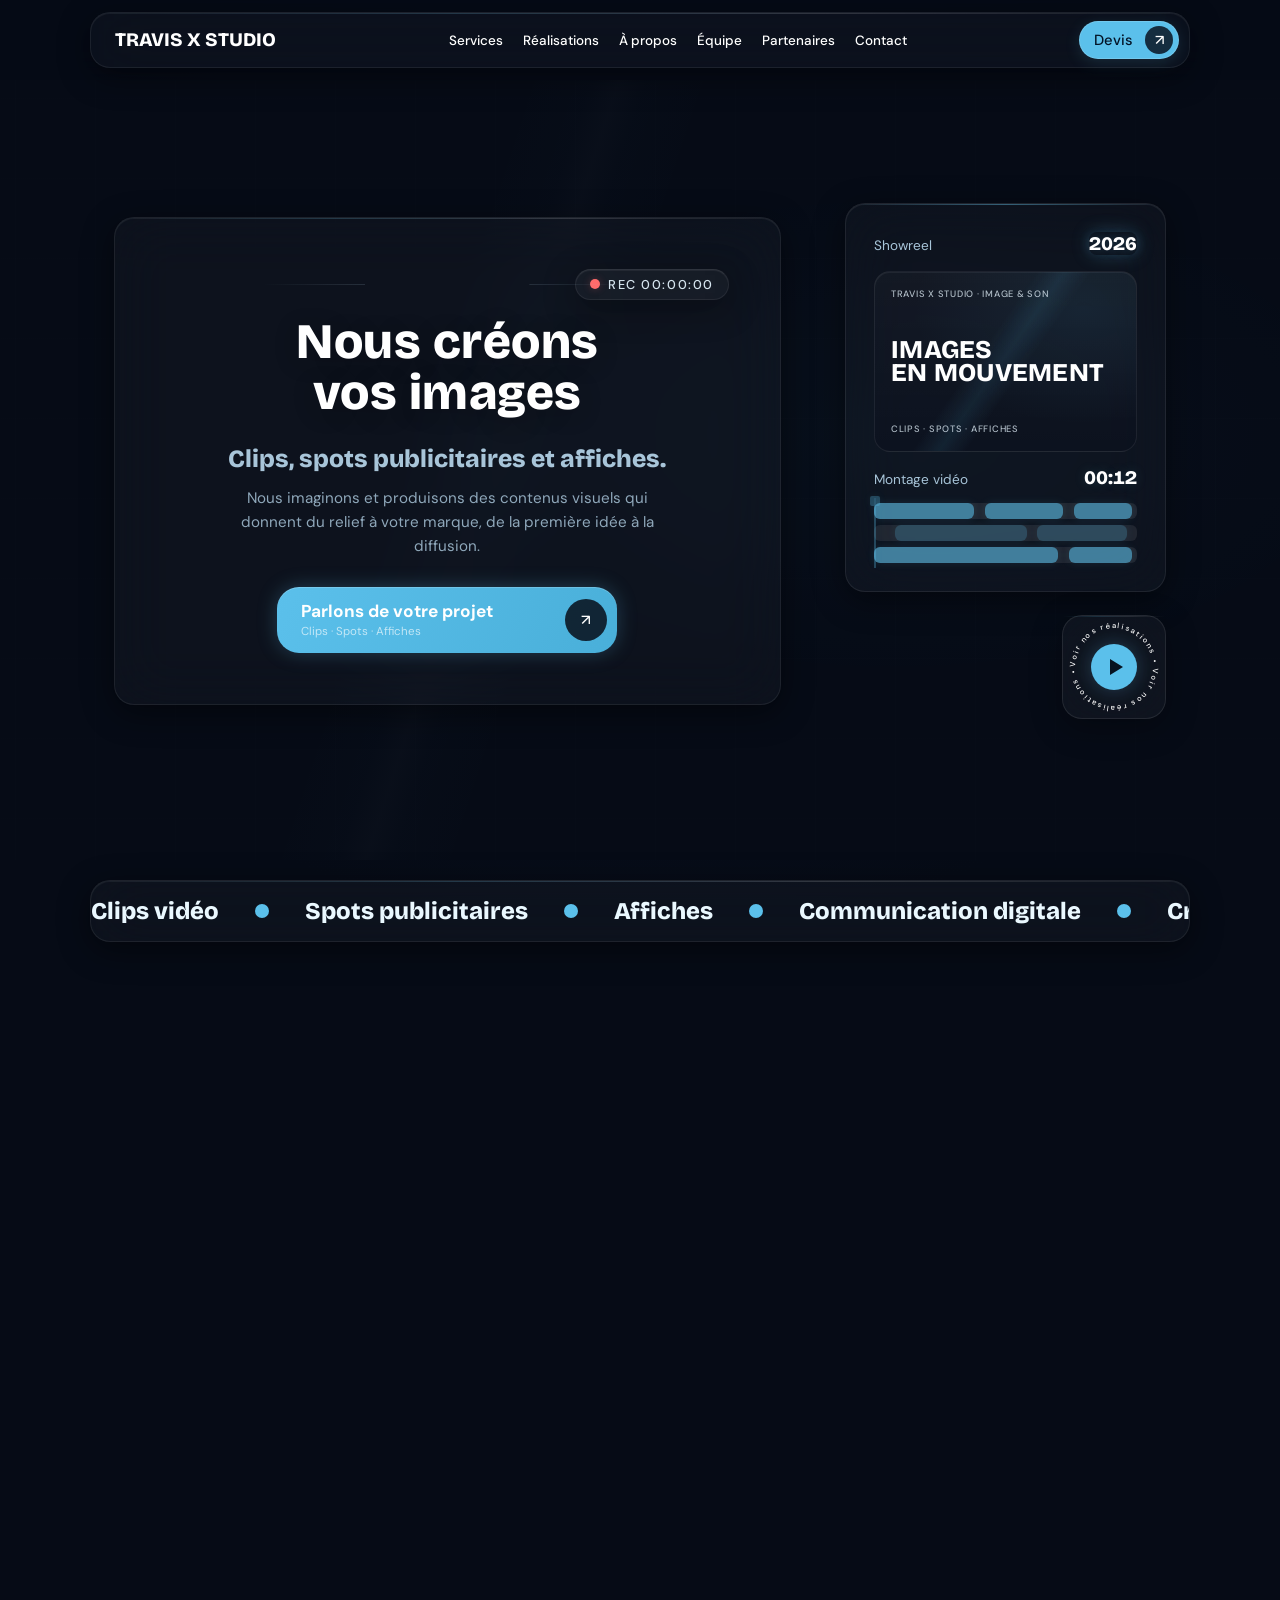
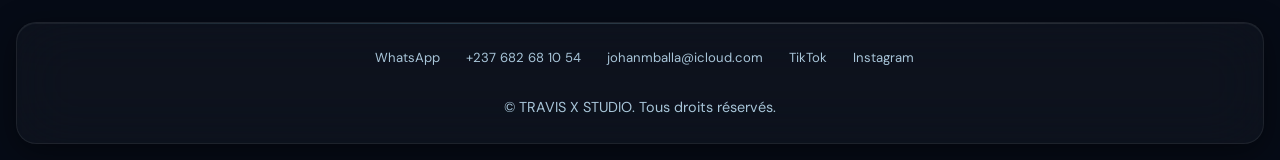
==== commit d0749c61: "Modification du site" ====
--- a/index.html
+++ b/index.html
@@ -1,472 +1,206 @@
 <!DOCTYPE html>
 <html lang="fr">
 <head>
-  <meta charset="UTF-8" />
-  <meta name="viewport" content="width=device-width, initial-scale=1.0, viewport-fit=cover" />
-  <meta name="description" content="Travis X Studio — We turn your dreams into visual realities. Agence de communication digitale premium." />
-  <meta name="theme-color" content="#050b14" />
-  <title>Travis X Studio — We turn your dreams into visual realities</title>
-  <link rel="preconnect" href="https://fonts.googleapis.com" />
-  <link rel="preconnect" href="https://fonts.gstatic.com" crossorigin />
-  <link href="https://fonts.googleapis.com/css2?family=Inter:wght@300;400;500;600;700;800&family=Space+Grotesk:wght@400;500;600;700&display=swap" rel="stylesheet" />
-  <link rel="stylesheet" href="https://cdnjs.cloudflare.com/ajax/libs/font-awesome/6.5.1/css/all.min.css" />
-  <link rel="stylesheet" href="css/styles.css" />
+<meta charset="UTF-8">
+<meta name="viewport" content="width=device-width, initial-scale=1, viewport-fit=cover">
+<meta name="theme-color" content="#070D1A">
+<title>TRAVIS X STUDIO – Communication digitale, clips, spots et affiches</title>
+<link rel="preconnect" href="https://fonts.googleapis.com">
+<link href="https://fonts.googleapis.com/css2?family=Bricolage+Grotesque:wght@500;800&family=DM+Sans:wght@400;500&display=swap" rel="stylesheet">
+<script>document.documentElement.classList.add('js')</script>
+<link rel="stylesheet" href="style.css">
 </head>
 <body>
-  <div class="bg-layer"></div>
-  <div class="orb orb-1"></div>
-  <div class="orb orb-2"></div>
-  <div class="orb orb-3"></div>
-
-  <nav class="nav" id="nav">
-    <div class="nav-inner">
-      <a href="#accueil" class="logo">
-        <img src="assets/images/logo.png" alt="Travis X Studio" class="logo-img" />
-        <span class="logo-text">Travis <span>X</span></span>
+<div class="custom-cursor" id="cursor" aria-hidden="true"><span></span></div>
+<div class="bar-p" id="bar" aria-hidden="true"></div>
+
+<header>
+  <div class="nav glass">
+    <a class="logo" href="#accueil" aria-label="TRAVIS X STUDIO, accueil"><span>TRAVIS X STUDIO</span></a>
+    <nav aria-label="Navigation principale" id="nav"><span class="pillbg"></span>
+      <a href="#services">Services</a><a href="#portfolio">Réalisations</a><a href="#apropos">À propos</a><a href="#equipe">Équipe</a><a href="#partenaires">Partenaires</a><a href="#contact">Contact</a>
+    </nav>
+    <a class="btn nav-cta" href="#contact">Devis <i class="ar">↗</i></a>
+  </div>
+</header>
+
+<main>
+<div class="hero" id="accueil">
+  <div class="wrap hero-grid">
+    <div class="glass hero-main">
+      <div class="hero-top">
+        <div class="rec" aria-hidden="true"><b></b><span id="tc">REC 00:00:00</span></div>
+      </div>
+      <h1 id="h1" aria-label="Nous donnons vie à vos idées">
+        <span class="ln l1"><span class="t">Nous créons</span></span>
+        <span class="ln l2"><span class="t">vos images</span></span>
+      </h1>
+      <p class="swap">Clips, spots publicitaires et affiches.</p>
+      <p class="text-secondary">Nous imaginons et produisons des contenus visuels qui donnent du relief à votre marque, de la première idée à la diffusion.</p>
+      <div class="cta">
+        <a class="btn btn-primary hero-cta" href="#contact" data-mag><span class="btn-copy"><strong>Parlons de votre projet</strong><small>Clips · Spots · Affiches</small></span><i class="ar">↗</i></a>
+      </div>
+    </div>
+    <div class="side">
+      <div class="glass w-card showreel-card fade-up" aria-hidden="true">
+        <div class="w-h"><span>Showreel</span><b class="glow-soft">2026</b></div>
+        <div class="showreel-art"><span>TRAVIS X STUDIO · IMAGE &amp; SON</span><strong>IMAGES<br>EN MOUVEMENT</strong><i>CLIPS · SPOTS · AFFICHES</i></div>
+        <div class="w-h montage-title"><span>Montage vidéo</span><b>00:12</b></div>
+        <div class="tracks">
+          <div class="tr"><i style="--l:0%;--w:38%"></i><i style="--l:42%;--w:30%"></i><i style="--l:76%;--w:22%"></i></div>
+          <div class="tr"><i style="--l:8%;--w:50%"></i><i style="--l:62%;--w:34%"></i></div>
+          <div class="tr"><i style="--l:0%;--w:70%"></i><i style="--l:74%;--w:24%"></i></div>
+          <span class="head"></span>
+        </div>
+      </div>
+      <a class="badge glass" href="#portfolio" data-mag aria-label="Voir nos réalisations">
+        <svg viewBox="0 0 200 200" aria-hidden="true"><defs><path id="c" d="M100,100 m-76,0 a76,76 0 1,1 152,0 a76,76 0 1,1 -152,0"/></defs><text><textPath href="#c" textLength="470">Voir nos réalisations • Voir nos réalisations • </textPath></text></svg>
+        <span class="play"></span>
       </a>
-      <ul class="nav-links">
-        <li><a href="#accueil" class="active">Accueil</a></li>
-        <li><a href="#services">Services</a></li>
-        <li><a href="#apropos">À propos</a></li>
-        <li><a href="#realisations">Réalisations</a></li>
-        <li><a href="#equipe">Équipe</a></li>
-        <li><a href="#partenaires">Partenaires</a></li>
-        <li><a href="#contact">Contact</a></li>
-      </ul>
-      <a href="#contact" class="btn btn-primary nav-cta"><i class="fa-solid fa-paper-plane"></i> Devis gratuit</a>
-      <button class="burger" id="burger" aria-label="Menu"><span></span><span></span><span></span></button>
-    </div>
-  </nav>
-
-  <div class="mobile-menu" id="mobileMenu">
-    <a href="#accueil">Accueil</a>
-    <a href="#services">Services</a>
-    <a href="#apropos">À propos</a>
-    <a href="#realisations">Réalisations</a>
-    <a href="#equipe">Équipe</a>
-    <a href="#partenaires">Partenaires</a>
-    <a href="#contact">Contact</a>
-    <div class="mobile-menu-cta">
-      <a href="https://wa.me/0000000000" class="btn btn-whatsapp" target="_blank" rel="noopener"><i class="fa-brands fa-whatsapp"></i> WhatsApp</a>
-    </div>
-  </div>
-
-  <section id="accueil">
-    <div class="container hero-grid">
-      <div class="hero-content">
-        <div class="hero-badge glass"><i class="fa-solid fa-sparkles"></i> Agence digitale nouvelle génération</div>
-        <h1 class="hero-title">L'excellence digitale,<br /><span class="gradient">réinventée.</span></h1>
-        <p class="hero-slogan">we turn your dreams<br />into <em>visual realities</em><span class="degree">°</span></p>
-        <p class="hero-desc">Travis X Studio transforme votre vision en expériences visuelles mémorables. Contenu, stratégie, sites web et vidéos — conçus pour vous démarquer.</p>
-        <div class="hero-actions">
-          <a href="#contact" class="btn btn-primary"><i class="fa-solid fa-rocket"></i> Lancer un projet</a>
-          <a href="#realisations" class="btn btn-ghost">Voir nos réalisations</a>
+    </div>
+  </div>
+</div>
+
+<div class="marquee glass" aria-hidden="true"><div class="track" id="track">
+  <span>Clips vidéo</span><i></i><span>Spots publicitaires</span><i></i><span>Affiches</span><i></i><span>Communication digitale</span><i></i><span>Création de contenu</span><i></i><span>Marketing digital</span><i></i><span>Réseaux sociaux</span><i></i><span>Création de site web</span><i></i>
+</div></div>
+
+<section id="services">
+  <div class="wrap rv">
+    <span class="section-label">Ce que nous faisons</span>
+    <h2>Vos idées, de la caméra à l'écran</h2>
+    <p class="lead">Du concept à la diffusion, une seule équipe s'occupe de votre communication.</p>
+    <div class="services">
+      <a class="service glass" href="#contact" data-tilt><span class="ico" aria-hidden="true"><svg viewBox="0 0 24 24"><path d="M4 7.5h10.5a2 2 0 0 1 2 2v5a2 2 0 0 1-2 2H4a2 2 0 0 1-2-2v-5a2 2 0 0 1 2-2Z"/><path d="m16.5 10 5-2v10l-5-2M6 5.5h7"/></svg></span><h3>Clips vidéo</h3><p>Tournage, réalisation et montage de clips musicaux et institutionnels.</p><span class="service-tags"><i>Tournage</i><i>Montage</i><i>Étalonnage</i></span><span class="service-link">Demander ce service <b aria-hidden="true">↗</b></span></a>
+      <a class="service glass" href="#contact" data-tilt><span class="ico" aria-hidden="true"><svg viewBox="0 0 24 24"><path d="m3 10 12-5v14L3 14v-4Z"/><path d="M15 9.5a3 3 0 0 1 0 5M6 15l1.5 5h3L9 16M19 8l3-2M19 16l3 2"/></svg></span><h3>Spots publicitaires</h3><p>Des spots courts et percutants pour la télévision, le web et les réseaux sociaux.</p><span class="service-tags"><i>Concept</i><i>Production</i><i>Diffusion</i></span><span class="service-link">Demander ce service <b aria-hidden="true">↗</b></span></a>
+      <a class="service glass" href="#contact" data-tilt><span class="ico" aria-hidden="true"><svg viewBox="0 0 24 24"><rect x="3" y="3" width="18" height="18" rx="2"/><circle cx="8.5" cy="8.5" r="1.5"/><path d="m21 15-5-5L5 21"/></svg></span><h3>Affiches</h3><p>Affiches, flyers et visuels imprimés ou numériques, à votre identité.</p><span class="service-tags"><i>Direction artistique</i><i>Print</i><i>Digital</i></span><span class="service-link">Demander ce service <b aria-hidden="true">↗</b></span></a>
+      <a class="service glass" href="#contact" data-tilt><span class="ico" aria-hidden="true"><svg viewBox="0 0 24 24"><path d="M4 4h16v12H4zM8 20h8M12 16v4"/><path d="m7 12 3-3 2 2 4-4"/></svg></span><h3>Communication digitale</h3><p>Stratégie éditoriale, animation des réseaux sociaux et campagnes en ligne.</p><span class="service-tags"><i>Stratégie</i><i>Réseaux sociaux</i><i>Campagnes</i></span><span class="service-link">Demander ce service <b aria-hidden="true">↗</b></span></a>
+      <a class="service glass" href="#contact" data-tilt><span class="ico" aria-hidden="true"><svg viewBox="0 0 24 24"><rect x="3" y="4" width="18" height="13" rx="2"/><path d="M8 21h8M12 17v4M7 8h10M7 11h6"/></svg></span><h3>Création de site web</h3><p>Sites vitrines et boutiques en ligne conçus sur mesure, avec un design adapté à votre marque.</p><span class="service-tags"><i>Design</i><i>Développement</i><i>Responsive</i></span><span class="service-link">Demander ce service <b aria-hidden="true">↗</b></span></a>
+    </div>
+    <div class="services-cta"><p>Un projet en tête ?</p><a class="btn" href="#contact">Demander un devis <i class="ar">↗</i></a></div>
+  </div>
+</section>
+
+<section id="portfolio">
+  <div class="wrap rv">
+    <h2>Nos réalisations</h2>
+    <p class="lead">Clips, spots et affiches réalisés pour nos clients.</p>
+    <div class="seg glass" id="seg" role="group" aria-label="Filtrer les réalisations"><span class="pillbg"></span>
+      <button aria-pressed="true" data-f="all">Tout</button><button aria-pressed="false" data-f="clip">Clips</button><button aria-pressed="false" data-f="spot">Spots</button><button aria-pressed="false" data-f="affiche">Affiches</button>
+    </div>
+    <div class="grid">
+      <button class="card clip" type="button" data-kind="video" data-video="" data-tilt aria-label="Ouvrir l'aperçu du clip musical"><img class="poster" src="assets/portfolio/clip-musical.svg" alt="Illustration de clip musical, silhouette sur fond de scène"><video class="preview" muted loop playsinline preload="none" aria-hidden="true"></video><span class="pl glass" aria-hidden="true"></span><span class="info glass"><span class="caption"><span class="tag">Clip</span><strong>Rythmes en mouvement</strong><small>Projet musical</small></span><span class="ib" aria-hidden="true">↗</span></span></button>
+      <button class="card spot" type="button" data-kind="video" data-video="" data-tilt aria-label="Ouvrir l'aperçu du spot produit"><img class="poster" src="assets/portfolio/spot-produit.svg" alt="Illustration d'un flacon de soin dans un décor végétal"><video class="preview" muted loop playsinline preload="none" aria-hidden="true"></video><span class="pl glass" aria-hidden="true"></span><span class="info glass"><span class="caption"><span class="tag">Spot</span><strong>L'essentiel au naturel</strong><small>Film produit</small></span><span class="ib" aria-hidden="true">↗</span></span></button>
+      <button class="card affiche" type="button" data-kind="poster" data-tilt aria-label="Agrandir l'affiche du Festival des arts"><img class="poster" src="assets/portfolio/affiche-festival.svg" alt="Affiche graphique rouge et jaune pour un festival des arts"><span class="info glass"><span class="caption"><span class="tag">Affiche</span><strong>Festival des arts</strong><small>Événement culturel</small></span><span class="ib" aria-hidden="true">↗</span></span></button>
+      <button class="card clip" type="button" data-kind="video" data-video="" data-tilt aria-label="Ouvrir l'aperçu du film institutionnel"><img class="poster" src="assets/portfolio/film-institutionnel.svg" alt="Illustration architecturale d'un bâtiment au soleil"><video class="preview" muted loop playsinline preload="none" aria-hidden="true"></video><span class="pl glass" aria-hidden="true"></span><span class="info glass"><span class="caption"><span class="tag">Clip</span><strong>Les métiers en lumière</strong><small>Film institutionnel</small></span><span class="ib" aria-hidden="true">↗</span></span></button>
+      <button class="card affiche" type="button" data-kind="poster" data-tilt aria-label="Agrandir l'affiche de la campagne de lancement"><img class="poster" src="assets/portfolio/affiche-lancement.svg" alt="Affiche graphique aux formes lumineuses pour un lancement"><span class="info glass"><span class="caption"><span class="tag">Affiche</span><strong>Nouvelle énergie</strong><small>Campagne de lancement</small></span><span class="ib" aria-hidden="true">↗</span></span></button>
+      <button class="card spot" type="button" data-kind="video" data-video="" data-tilt aria-label="Ouvrir l'aperçu du film de marque"><img class="poster" src="assets/portfolio/spot-marque.svg" alt="Illustration d'un portrait en lumière chaude"><video class="preview" muted loop playsinline preload="none" aria-hidden="true"></video><span class="pl glass" aria-hidden="true"></span><span class="info glass"><span class="caption"><span class="tag">Spot</span><strong>Une histoire à raconter</strong><small>Film de marque</small></span><span class="ib" aria-hidden="true">↗</span></span></button>
+    </div>
+    <div class="portfolio-cta"><a class="btn" href="#contact">Voir tous nos projets <i class="ar" aria-hidden="true">↗</i></a><a class="btn ghost btn-glass" href="#contact">Demander un devis <i class="ar" aria-hidden="true">↗</i></a></div>
+  </div>
+</section>
+
+<section id="apropos">
+  <div class="wrap rv">
+    <div class="glass about-box">
+      <div class="about-copy">
+        <span class="section-label">Qui sommes-nous</span>
+        <h2>À propos</h2>
+        <p class="lead">Nous sommes une agence de communication digitale. Nous aidons les entreprises, les artistes et les institutions à se faire connaître grâce à des contenus visuels créatifs et efficaces.</p>
+        <div class="about-proof" aria-label="Nos repères">
+          <div><strong>05</strong><span>expertises créatives</span></div>
+          <div><strong>03</strong><span>étapes, du brief à la diffusion</span></div>
         </div>
-        <div class="hero-stats">
-          <div class="stat"><div class="stat-value">50+</div><div class="stat-label">Projets livrés</div></div>
-          <div class="stat"><div class="stat-value">10</div><div class="stat-label">Talents créatifs</div></div>
-          <div class="stat"><div class="stat-value">100%</div><div class="stat-label">Sur-mesure</div></div>
+        <div class="stats" aria-label="Notre processus de production">
+          <div class="stat glass"><strong>01</strong><div><h3>Conception</h3><p>Brief, script et moodboard pour poser la bonne direction.</p></div></div>
+          <div class="stat glass"><strong>02</strong><div><h3>Production</h3><p>Tournage, création graphique et montage des contenus.</p></div></div>
+          <div class="stat glass"><strong>03</strong><div><h3>Diffusion</h3><p>Déclinaison et livraison des formats prêts à publier.</p></div></div>
         </div>
-      </div>
-      <div class="hero-visual">
-        <div class="floating-tag floating-tag-1 glass"><i class="fa-solid fa-bolt"></i> Créatif & Tech</div>
-        <div class="floating-tag floating-tag-2 glass"><i class="fa-solid fa-eye"></i> UX Premium</div>
-        <div class="hero-logo-wrap">
-          <div class="hero-logo-glow"></div>
-          <img src="assets/images/logo.png" alt="Travis X Studio Logo" class="hero-logo-img" />
-        </div>
-      </div>
-    </div>
-  </section>
-
-  <section id="services">
-    <div class="container">
-      <div class="reveal">
-        <div class="section-label">Ce que nous faisons</div>
-        <h2 class="section-title">Services d'excellence</h2>
-        <p class="section-subtitle">Cinq expertises complémentaires pour une communication digitale complète, créative et orientée résultats.</p>
-      </div>
-      <div class="services-grid">
-        <article class="service-card glass reveal reveal-delay-1">
-          <div class="service-img-wrap">
-            <img src="https://images.unsplash.com/photo-1611162616475-46b635cb4953?w=600&h=400&fit=crop" alt="Création de contenu" loading="lazy" />
-            <div class="service-img-overlay"></div>
+        <div class="about-links"><a href="#equipe">Découvrir l'équipe <span aria-hidden="true">→</span></a><a href="#portfolio">Voir les réalisations <span aria-hidden="true">→</span></a></div>
+      </div>
+      <div class="about-visual" aria-label="Aperçu de nos univers visuels">
+        <figure class="about-art about-art-main"><img src="assets/portfolio/clip-musical.svg" alt="Illustration de clip musical aux couleurs chaudes"><figcaption>Image en mouvement</figcaption></figure>
+        <figure class="about-art about-art-side"><img src="assets/portfolio/affiche-festival.svg" alt="Affiche illustrée de festival"><figcaption>Identité visuelle</figcaption></figure>
+        <figure class="about-art about-art-small"><img src="assets/portfolio/spot-produit.svg" alt="Visuel illustré de film produit"><figcaption>Film produit</figcaption></figure>
+        <div class="about-stamp" aria-hidden="true"><span>TRAVIS X</span><strong>IMAGE<br>&amp; SON</strong><i>CRÉATION · PRODUCTION · DIFFUSION</i></div>
+      </div>
+    </div>
+  </div>
+</section>
+
+<section id="equipe">
+  <div class="wrap rv">
+    <h2>Les expertises du studio</h2>
+    <p class="lead">De la première idée à la diffusion, les savoir-faire réunis pour faire avancer votre projet.</p>
+    <div class="team">
+      <article class="member glass" data-tilt><div class="expertise-art" aria-hidden="true"><svg viewBox="0 0 120 120"><path class="art-line" d="M60 18v9m0 47v10M27 60h9m48 0h9M37 37l7 7m32 32 7 7m0-46-7 7M44 76l-7 7"/><path class="art-fill" d="M60 33a27 27 0 0 0-16 49v9h32v-9a27 27 0 0 0-16-49Z"/><path class="art-line" d="M49 99h22m-19 7h16"/><circle class="art-accent" cx="60" cy="60" r="7"/></svg></div><h3>Stratégie &amp; conception</h3><p>Brief, idées et direction créative pour donner un cap clair à chaque contenu.</p></article>
+      <article class="member glass" data-tilt><div class="expertise-art" aria-hidden="true"><svg viewBox="0 0 120 120"><rect class="art-fill" x="18" y="34" width="62" height="52" rx="9"/><path class="art-line" d="m80 49 23-13v48L80 71M31 94h42M44 86v8"/><circle class="art-accent" cx="49" cy="60" r="12"/><circle class="art-line" cx="49" cy="60" r="5"/></svg></div><h3>Réalisation &amp; production</h3><p>Tournage, réalisation et montage de clips, films et spots publicitaires.</p></article>
+      <article class="member glass" data-tilt><div class="expertise-art" aria-hidden="true"><svg viewBox="0 0 120 120"><rect class="art-fill" x="29" y="15" width="62" height="90" rx="5"/><path class="art-line" d="M40 27h40M40 86h40"/><circle class="art-accent" cx="59" cy="56" r="19"/><path class="art-line" d="m45 69 14-26 16 26z"/></svg></div><h3>Design &amp; direction artistique</h3><p>Identités visuelles, affiches et déclinaisons graphiques pensées pour vos publics.</p></article>
+      <article class="member glass" data-tilt><div class="expertise-art" aria-hidden="true"><svg viewBox="0 0 120 120"><path class="art-fill" d="M21 25h78v57H56L34 98v-16h-13z"/><path class="art-line" d="M38 44h43M38 56h33M38 68h23"/><circle class="art-accent" cx="84" cy="83" r="15"/><path class="art-line" d="m78 83 4 4 8-9"/></svg></div><h3>Communication digitale</h3><p>Stratégie éditoriale, contenus et animation de vos réseaux sociaux.</p></article>
+    </div>
+    <div class="team-cta"><p>Un projet à faire grandir ?</p><a class="btn" href="#contact">Travailler avec nous <i class="ar" aria-hidden="true">↗</i></a></div>
+  </div>
+</section>
+
+<section id="partenaires">
+  <div class="wrap rv">
+    <div class="collab-panel glass">
+      <div><span class="section-label">Collaborations</span><h2>Construisons de beaux projets ensemble</h2><p class="lead">Vous représentez une marque, un média ou une institution ? Parlons de ce que nous pouvons créer ensemble.</p></div>
+      <div class="collab-categories" aria-label="Types de partenaires recherchés"><span>Marques</span><span>Médias</span><span>Institutions</span></div>
+      <a class="btn" href="#contact">Proposer un partenariat <i class="ar" aria-hidden="true">↗</i></a>
+    </div>
+  </div>
+</section>
+
+<section id="contact">
+  <div class="wrap rv">
+    <div class="glass form-box">
+      <h2>Parlons de votre projet</h2>
+      <p class="lead">Décrivez votre besoin. Nous vous répondons rapidement.</p>
+      <form id="form">
+        <p class="form-required"><span aria-hidden="true">*</span> Champs obligatoires</p>
+        <div class="field"><input id="n" type="text" name="nom" placeholder=" " required aria-required="true" autocomplete="name"><label for="n">Votre nom *</label></div>
+        <div class="field"><input id="e" type="email" name="email" placeholder=" " required aria-required="true" autocomplete="email"><label for="e">Votre email *</label></div>
+        <fieldset><legend>Type de projet</legend>
+          <div class="chips">
+            <label class="chip"><input type="radio" name="type" checked><span>Clip vidéo</span></label>
+            <label class="chip"><input type="radio" name="type"><span>Spot publicitaire</span></label>
+            <label class="chip"><input type="radio" name="type"><span>Affiche</span></label>
+            <label class="chip"><input type="radio" name="type"><span>Communication digitale</span></label>
+            <label class="chip"><input type="radio" name="type"><span>Site web</span></label>
           </div>
-          <div class="service-body">
-            <h3>Création de contenu</h3>
-            <p>Des contenus percutants, adaptés à chaque plateforme, qui captent l'attention et convertissent.</p>
-            <ul class="service-list"><li>Contenus réseaux sociaux</li><li>Visuels & vidéo</li><li>Adaptation multi-plateformes</li></ul>
-          </div>
-        </article>
-        <article class="service-card glass reveal reveal-delay-2">
-          <div class="service-img-wrap">
-            <img src="https://images.unsplash.com/photo-1552664730-d307ca884978?w=600&h=400&fit=crop" alt="Communication digitale" loading="lazy" />
-            <div class="service-img-overlay"></div>
-          </div>
-          <div class="service-body">
-            <h3>Communication digitale</h3>
-            <p>Stratégie, image de marque et présence digitale cohérente pour maximiser votre impact.</p>
-            <ul class="service-list"><li>Stratégie & présence digitale</li><li>Valorisation de marque</li><li>Gestion réseaux sociaux</li></ul>
-          </div>
-        </article>
-        <article class="service-card glass reveal reveal-delay-3">
-          <div class="service-img-wrap">
-            <img src="https://images.unsplash.com/photo-1467232004584-a241de8bcf5d?w=600&h=400&fit=crop" alt="Création de sites web" loading="lazy" />
-            <div class="service-img-overlay"></div>
-          </div>
-          <div class="service-body">
-            <h3>Création de sites web</h3>
-            <p>Sites vitrines modernes, responsives et interfaces UX/UI personnalisées qui impressionnent.</p>
-            <ul class="service-list"><li>Sites vitrines premium</li><li>Design responsive</li><li>Interfaces UX/UI sur-mesure</li></ul>
-          </div>
-        </article>
-        <article class="service-card glass reveal reveal-delay-1">
-          <div class="service-img-wrap">
-            <img src="https://images.unsplash.com/photo-1574717024653-61fd2cf4d44d?w=600&h=400&fit=crop" alt="Clips vidéo" loading="lazy" />
-            <div class="service-img-overlay"></div>
-          </div>
-          <div class="service-body">
-            <h3>Clips vidéo</h3>
-            <p>Réalisation et montage de clips impactants pour réseaux sociaux, pubs et storytelling.</p>
-            <ul class="service-list"><li>Réalisation de clips</li><li>Montage vidéo pro</li><li>Contenus audiovisuels</li></ul>
-          </div>
-        </article>
-        <article class="service-card glass reveal reveal-delay-2">
-          <div class="service-img-wrap">
-            <img src="https://images.unsplash.com/photo-1561070791-2526d30994b5?w=600&h=400&fit=crop" alt="Création d'affiches" loading="lazy" />
-            <div class="service-img-overlay"></div>
-          </div>
-          <div class="service-body">
-            <h3>Création d'affiches</h3>
-            <p>Affiches publicitaires et supports visuels percutants pour vos événements et campagnes.</p>
-            <ul class="service-list"><li>Affiches publicitaires</li><li>Visuels événementiels</li><li>Supports de communication</li></ul>
-          </div>
-        </article>
-        <article class="service-card glass service-cta-card reveal reveal-delay-3">
-          <div class="service-icon-big"><i class="fa-solid fa-comments"></i></div>
-          <h3 style="font-family:'Space Grotesk',sans-serif;margin-bottom:0.5rem;">Un projet en tête ?</h3>
-          <p style="color:var(--text-secondary);margin-bottom:1.25rem;font-size:0.9rem;">Parlons-en. Nous transformons vos idées en réalité visuelle.</p>
-          <a href="https://wa.me/0000000000" class="btn btn-primary" style="width:100%;" target="_blank" rel="noopener"><i class="fa-brands fa-whatsapp"></i> Discuter maintenant</a>
-        </article>
-      </div>
-    </div>
-  </section>
-
-  <section id="apropos">
-    <div class="container about-grid">
-      <div class="about-visual glass reveal">
-        <img src="https://images.unsplash.com/photo-1522071820081-009f0129c71c?w=700&h=900&fit=crop" alt="L'équipe Travis X Studio" loading="lazy" />
-        <div class="about-visual-overlay"></div>
-        <div class="about-visual-badge glass glass-strong">
-          <strong>Travis X Studio</strong>
-          <span>Une équipe humaine, créative et engagée</span>
-        </div>
-      </div>
-      <div class="reveal reveal-delay-1">
-        <div class="section-label">Qui sommes-nous</div>
-        <h2 class="section-title">L'agence qui donne vie à vos rêves visuels</h2>
-        <p style="color:var(--text-secondary);margin-bottom:1rem;line-height:1.75;">Travis X Studio est née d'une conviction simple : chaque marque mérite une présence digitale qui lui ressemble vraiment. Nous ne produisons pas du contenu générique — nous construisons des identités visuelles qui captent, engagent et convertissent.</p>
-        <p style="color:var(--text-secondary);line-height:1.75;margin-bottom:0.5rem;">Notre équipe allie créativité artistique, expertise technique et sens du storytelling. De la stratégie à la réalisation, nous accompagnons nos clients avec exigence, proximité et ambition. <em style="color:var(--sky-200);font-style:normal;">We turn your dreams into visual realities°</em></p>
-        <div class="about-features">
-          <div class="about-feature glass">
-            <div class="about-feature-icon"><i class="fa-solid fa-lightbulb"></i></div>
-            <div><h4>Créativité sans compromis</h4><p>Des concepts originaux qui captent l'attention et racontent votre histoire unique.</p></div>
-          </div>
-          <div class="about-feature glass">
-            <div class="about-feature-icon"><i class="fa-solid fa-microchip"></i></div>
-            <div><h4>Tech & innovation</h4><p>Les dernières tendances UX/UI, glassmorphism et animations de nouvelle génération.</p></div>
-          </div>
-          <div class="about-feature glass">
-            <div class="about-feature-icon"><i class="fa-solid fa-handshake"></i></div>
-            <div><h4>Proximité humaine</h4><p>Un accompagnement personnalisé, transparent et centré sur vos objectifs réels.</p></div>
-          </div>
-        </div>
-      </div>
-    </div>
-  </section>
-
-  <section id="realisations">
-    <div class="container">
-      <div class="reveal" style="text-align:center;max-width:560px;margin:0 auto;">
-        <div class="section-label" style="justify-content:center;">Portfolio</div>
-        <h2 class="section-title">Nos réalisations</h2>
-        <p class="section-subtitle" style="margin:0 auto 1.5rem;">Explorez nos projets par catégorie. Cliquez sur une réalisation pour l'agrandir.</p>
-      </div>
-      <div class="filter-bar reveal">
-        <button class="filter-btn active" data-filter="all">Tous</button>
-        <button class="filter-btn" data-filter="contenu">Contenu</button>
-        <button class="filter-btn" data-filter="com">Communication</button>
-        <button class="filter-btn" data-filter="web">Sites web</button>
-        <button class="filter-btn" data-filter="video">Vidéo</button>
-        <button class="filter-btn" data-filter="affiche">Affiches</button>
-      </div>
-      <div class="portfolio-grid" id="portfolioGrid">
-        <div class="portfolio-item reveal" data-cat="contenu" data-title="Campagne Instagram Lifestyle" data-desc="Série de visuels pour une marque mode">
-          <img src="https://images.unsplash.com/photo-1611162616305-c69b3fa7fbe0?w=500&h=500&fit=crop" alt="Campagne Instagram" loading="lazy" />
-          <div class="portfolio-overlay"><span class="portfolio-cat">Contenu</span><span class="portfolio-title">Campagne Instagram Lifestyle</span></div>
-        </div>
-        <div class="portfolio-item reveal reveal-delay-1" data-cat="web" data-title="Site vitrine premium" data-desc="Interface UX/UI moderne pour une startup tech">
-          <img src="https://images.unsplash.com/photo-1460925895917-afdab827c52f?w=500&h=500&fit=crop" alt="Site web" loading="lazy" />
-          <div class="portfolio-overlay"><span class="portfolio-cat">Sites web</span><span class="portfolio-title">Site vitrine premium</span></div>
-        </div>
-        <div class="portfolio-item reveal reveal-delay-2" data-cat="video" data-title="Clip promotionnel" data-desc="Montage dynamique pour lancement produit">
-          <img src="https://images.unsplash.com/photo-1492691527719-9d1e07e534b4?w=500&h=500&fit=crop" alt="Clip vidéo" loading="lazy" />
-          <div class="portfolio-overlay"><span class="portfolio-cat">Vidéo</span><span class="portfolio-title">Clip promotionnel</span></div>
-        </div>
-        <div class="portfolio-item reveal reveal-delay-3" data-cat="affiche" data-title="Affiche événementielle" data-desc="Design pour festival culturel urbain">
-          <img src="https://images.unsplash.com/photo-1561070791-2526d30994b5?w=500&h=500&fit=crop" alt="Affiche" loading="lazy" />
-          <div class="portfolio-overlay"><span class="portfolio-cat">Affiches</span><span class="portfolio-title">Affiche événementielle</span></div>
-        </div>
-        <div class="portfolio-item reveal" data-cat="com" data-title="Stratégie de marque" data-desc="Identité visuelle complète + guidelines">
-          <img src="https://images.unsplash.com/photo-1542744173-8e7e53415bb0?w=500&h=500&fit=crop" alt="Communication" loading="lazy" />
-          <div class="portfolio-overlay"><span class="portfolio-cat">Communication</span><span class="portfolio-title">Stratégie de marque</span></div>
-        </div>
-        <div class="portfolio-item reveal reveal-delay-1" data-cat="contenu" data-title="Stories TikTok virales" data-desc="Série de contenus courts à fort engagement">
-          <img src="https://images.unsplash.com/photo-1611162618071-b39a2ec055fb?w=500&h=500&fit=crop" alt="TikTok" loading="lazy" />
-          <div class="portfolio-overlay"><span class="portfolio-cat">Contenu</span><span class="portfolio-title">Stories TikTok virales</span></div>
-        </div>
-        <div class="portfolio-item reveal reveal-delay-2" data-cat="web" data-title="E-commerce moderne" data-desc="Boutique en ligne responsive et conversion-focused">
-          <img src="https://images.unsplash.com/photo-1556742049-0cfed4f6a45d?w=500&h=500&fit=crop" alt="E-commerce" loading="lazy" />
-          <div class="portfolio-overlay"><span class="portfolio-cat">Sites web</span><span class="portfolio-title">E-commerce moderne</span></div>
-        </div>
-        <div class="portfolio-item reveal reveal-delay-3" data-cat="video" data-title="Aftermovie événement" data-desc="Captation et montage émotionnel">
-          <img src="https://images.unsplash.com/photo-1478720568477-152d9b164e26?w=500&h=500&fit=crop" alt="Aftermovie" loading="lazy" />
-          <div class="portfolio-overlay"><span class="portfolio-cat">Vidéo</span><span class="portfolio-title">Aftermovie événement</span></div>
-        </div>
-        <div class="portfolio-item reveal" data-cat="affiche" data-title="Campagne affichage urbain" data-desc="Série d'affiches pour lancement national">
-          <img src="https://images.unsplash.com/photo-1558655146-9f40138edfeb?w=500&h=500&fit=crop" alt="Affichage" loading="lazy" />
-          <div class="portfolio-overlay"><span class="portfolio-cat">Affiches</span><span class="portfolio-title">Campagne affichage urbain</span></div>
-        </div>
-        <div class="portfolio-item reveal reveal-delay-1" data-cat="com" data-title="Refonte identité visuelle" data-desc="Logo, charte graphique et supports print/digital">
-          <img src="https://images.unsplash.com/photo-1558655146-d09347e92766?w=500&h=500&fit=crop" alt="Identité" loading="lazy" />
-          <div class="portfolio-overlay"><span class="portfolio-cat">Communication</span><span class="portfolio-title">Refonte identité visuelle</span></div>
-        </div>
-        <div class="portfolio-item reveal reveal-delay-2" data-cat="contenu" data-title="Pack visuels LinkedIn" data-desc="Contenus B2B pour thought leadership">
-          <img src="https://images.unsplash.com/photo-1432888498266-38ffec3eaf0a?w=500&h=500&fit=crop" alt="LinkedIn" loading="lazy" />
-          <div class="portfolio-overlay"><span class="portfolio-cat">Contenu</span><span class="portfolio-title">Pack visuels LinkedIn</span></div>
-        </div>
-        <div class="portfolio-item reveal reveal-delay-3" data-cat="video" data-title="Motion design produit" data-desc="Animation 2D pour présentation produit">
-          <img src="https://images.unsplash.com/photo-1626785774573-4b7993143469?w=500&h=500&fit=crop" alt="Motion" loading="lazy" />
-          <div class="portfolio-overlay"><span class="portfolio-cat">Vidéo</span><span class="portfolio-title">Motion design produit</span></div>
-        </div>
-      </div>
-    </div>
-  </section>
-
-  <div class="lightbox" id="lightbox">
-    <div class="lightbox-content">
-      <button class="lightbox-close" id="lightboxClose" aria-label="Fermer"><i class="fa-solid fa-xmark"></i></button>
-      <img src="" alt="" id="lightboxImg" />
-      <div class="lightbox-info"><h3 id="lightboxTitle"></h3><p id="lightboxDesc"></p></div>
-    </div>
-  </div>
-
-  <section id="equipe">
-    <div class="container">
-      <div class="reveal" style="text-align:center;max-width:560px;margin:0 auto 2.5rem;">
-        <div class="section-label" style="justify-content:center;">Les talents</div>
-        <h2 class="section-title">Notre équipe</h2>
-        <p class="section-subtitle" style="margin:0 auto;">Dix experts passionnés, unis par l'ambition de créer des expériences digitales exceptionnelles.</p>
-      </div>
-      <div class="team-grid">
-        <article class="team-card glass reveal reveal-delay-1">
-          <img class="team-avatar" src="https://i.pravatar.cc/150?img=12" alt="Travis R." loading="lazy" />
-          <h3>Travis R.</h3><div class="team-role">Fondateur & Dir. Créatif</div>
-          <p class="team-bio">Vision stratégique et direction artistique. Expert storytelling digital.</p>
-        </article>
-        <article class="team-card glass reveal reveal-delay-2">
-          <img class="team-avatar" src="https://i.pravatar.cc/150?img=5" alt="Alex L." loading="lazy" />
-          <h3>Alex L.</h3><div class="team-role">Lead Design UX/UI</div>
-          <p class="team-bio">Interfaces immersives, glassmorphism et micro-interactions.</p>
-        </article>
-        <article class="team-card glass reveal reveal-delay-3">
-          <img class="team-avatar" src="https://i.pravatar.cc/150?img=9" alt="Sara M." loading="lazy" />
-          <h3>Sara M.</h3><div class="team-role">Content Strategist</div>
-          <p class="team-bio">Contenus multi-plateformes, viralité et storytelling de marque.</p>
-        </article>
-        <article class="team-card glass reveal reveal-delay-4">
-          <img class="team-avatar" src="https://i.pravatar.cc/150?img=15" alt="Karim M." loading="lazy" />
-          <h3>Karim M.</h3><div class="team-role">Vidéaste & Motion</div>
-          <p class="team-bio">Clips, montage et motion design au regard cinématographique.</p>
-        </article>
-        <article class="team-card glass reveal reveal-delay-5">
-          <img class="team-avatar" src="https://i.pravatar.cc/150?img=32" alt="Léa D." loading="lazy" />
-          <h3>Léa D.</h3><div class="team-role">Graphiste Print</div>
-          <p class="team-bio">Affiches, supports print et identité visuelle percutante.</p>
-        </article>
-        <article class="team-card glass reveal reveal-delay-1">
-          <img class="team-avatar" src="https://i.pravatar.cc/150?img=20" alt="Yann B." loading="lazy" />
-          <h3>Yann B.</h3><div class="team-role">Dev Front-End</div>
-          <p class="team-bio">Sites modernes, animations fluides et code performant.</p>
-        </article>
-        <article class="team-card glass reveal reveal-delay-2">
-          <img class="team-avatar" src="https://i.pravatar.cc/150?img=25" alt="Nadia K." loading="lazy" />
-          <h3>Nadia K.</h3><div class="team-role">Community Manager</div>
-          <p class="team-bio">Animation de communautés et croissance organique.</p>
-        </article>
-        <article class="team-card glass reveal reveal-delay-3">
-          <img class="team-avatar" src="https://i.pravatar.cc/150?img=33" alt="Omar S." loading="lazy" />
-          <h3>Omar S.</h3><div class="team-role">Photographe</div>
-          <p class="team-bio">Direction photo et captation pour campagnes digitales.</p>
-        </article>
-        <article class="team-card glass reveal reveal-delay-4">
-          <img class="team-avatar" src="https://i.pravatar.cc/150?img=44" alt="Inès T." loading="lazy" />
-          <h3>Inès T.</h3><div class="team-role">Chef de projet</div>
-          <p class="team-bio">Coordination, planning et relation client au quotidien.</p>
-        </article>
-        <article class="team-card glass reveal reveal-delay-5">
-          <img class="team-avatar" src="https://i.pravatar.cc/150?img=52" alt="David P." loading="lazy" />
-          <h3>David P.</h3><div class="team-role">Stratège Digital</div>
-          <p class="team-bio">Analyse, performance et optimisation des campagnes.</p>
-        </article>
-      </div>
-    </div>
-  </section>
-
-  <section id="partenaires">
-    <div class="container">
-      <div class="reveal" style="text-align:center;max-width:560px;margin:0 auto 2.5rem;">
-        <div class="section-label" style="justify-content:center;">Ils nous font confiance</div>
-        <h2 class="section-title">Nos partenaires</h2>
-        <p class="section-subtitle" style="margin:0 auto;">Des collaborations solides avec des marques qui partagent notre exigence de qualité.</p>
-      </div>
-      <div class="partners-grid">
-        <div class="partner-card glass reveal reveal-delay-1">
-          <img class="partner-logo-img" src="https://images.unsplash.com/photo-1560179707-f14ba90d1220?w=200&h=200&fit=crop" alt="Nexus Media" loading="lazy" />
-          <div class="partner-info">
-            <h3>Nexus Media</h3><div class="partner-type">Médias & Communication</div>
-            <p class="partner-desc">Accompagnement sur la stratégie de contenu et la production vidéo pour leurs campagnes nationales.</p>
-          </div>
-        </div>
-        <div class="partner-card glass reveal reveal-delay-2">
-          <img class="partner-logo-img" src="https://images.unsplash.com/photo-1441986300917-64674bd600d8?w=200&h=200&fit=crop" alt="Urban Style Co." loading="lazy" />
-          <div class="partner-info">
-            <h3>Urban Style Co.</h3><div class="partner-type">Mode & Lifestyle</div>
-            <p class="partner-desc">Création de contenus Instagram/TikTok et direction artistique pour le lancement de collections.</p>
-          </div>
-        </div>
-        <div class="partner-card glass reveal reveal-delay-3">
-          <img class="partner-logo-img" src="https://images.unsplash.com/photo-1519389950473-47ba0277781c?w=200&h=200&fit=crop" alt="LaunchPad Tech" loading="lazy" />
-          <div class="partner-info">
-            <h3>LaunchPad Tech</h3><div class="partner-type">Tech & Startups</div>
-            <p class="partner-desc">Site vitrine premium, identité visuelle et motion design pour leur levée de fonds.</p>
-          </div>
-        </div>
-        <div class="partner-card glass reveal reveal-delay-4">
-          <img class="partner-logo-img" src="https://images.unsplash.com/photo-1492684223066-81342ee5ff30?w=200&h=200&fit=crop" alt="Event Horizon" loading="lazy" />
-          <div class="partner-info">
-            <h3>Event Horizon</h3><div class="partner-type">Événementiel</div>
-            <p class="partner-desc">Affiches, aftermovies et communication digitale pour festivals et événements corporate.</p>
-          </div>
-        </div>
-      </div>
-    </div>
-  </section>
-
-  <section id="contact">
-    <div class="container">
-      <div class="reveal" style="text-align:center;max-width:560px;margin:0 auto 2.5rem;">
-        <div class="section-label" style="justify-content:center;">Parlons de votre projet</div>
-        <h2 class="section-title">Contactez-nous</h2>
-        <p class="section-subtitle" style="margin:0 auto;">Une idée, un devis, une collaboration ? Réponse rapide — en priorité via WhatsApp.</p>
-      </div>
-      <div class="contact-grid">
-        <div class="contact-info reveal">
-          <a href="https://wa.me/0000000000" target="_blank" rel="noopener" class="contact-item glass">
-            <div class="contact-icon" style="background:linear-gradient(135deg,#25d366,#128c7e);border:none;color:white;"><i class="fa-brands fa-whatsapp"></i></div>
-            <div><h4>WhatsApp</h4><p>Réponse rapide — discuter directement</p></div>
-          </a>
-          <div class="contact-item glass">
-            <div class="contact-icon"><i class="fa-solid fa-share-nodes"></i></div>
-            <div>
-              <h4>Réseaux sociaux</h4>
-              <p style="margin-bottom:0.6rem;">Suivez nos réalisations</p>
-              <div class="social-links">
-                <a href="https://www.tiktok.com/@travisxstudio" target="_blank" rel="noopener" class="social-btn" aria-label="TikTok"><i class="fa-brands fa-tiktok"></i></a>
-                <a href="https://www.instagram.com/travisxstudio" target="_blank" rel="noopener" class="social-btn" aria-label="Instagram"><i class="fa-brands fa-instagram"></i></a>
-                <a href="https://www.linkedin.com/company/travisxstudio" target="_blank" rel="noopener" class="social-btn" aria-label="LinkedIn"><i class="fa-brands fa-linkedin-in"></i></a>
-                <a href="https://wa.me/0000000000" target="_blank" rel="noopener" class="social-btn" aria-label="WhatsApp"><i class="fa-brands fa-whatsapp"></i></a>
-              </div>
-            </div>
-          </div>
-          <div class="contact-item glass">
-            <div class="contact-icon"><i class="fa-solid fa-envelope"></i></div>
-            <div><h4>Email</h4><a href="mailto:hello@travisxstudio.com">hello@travisxstudio.com</a></div>
-          </div>
-        </div>
-        <form class="contact-form glass glass-strong reveal reveal-delay-1" id="contactForm">
-          <div class="form-row">
-            <div class="form-group"><label for="name">Nom complet</label><input type="text" id="name" name="name" placeholder="Votre nom" required /></div>
-            <div class="form-group"><label for="email">Email</label><input type="email" id="email" name="email" placeholder="vous@email.com" required /></div>
-          </div>
-          <div class="form-group">
-            <label for="service">Service souhaité</label>
-            <select id="service" name="service">
-              <option value="">Sélectionner un service</option>
-              <option value="contenu">Création de contenu</option>
-              <option value="com">Communication digitale</option>
-              <option value="web">Création de sites web</option>
-              <option value="video">Clips vidéo</option>
-              <option value="affiche">Création d'affiches</option>
-              <option value="autre">Autre / Devis global</option>
-            </select>
-          </div>
-          <div class="form-group"><label for="message">Votre message</label><textarea id="message" name="message" placeholder="Décrivez votre projet, vos objectifs, votre budget approximatif..." required></textarea></div>
-          <button type="submit" class="btn btn-primary" style="width:100%;"><i class="fa-solid fa-paper-plane"></i> Envoyer la demande</button>
-          <p style="font-size:0.75rem;color:var(--text-muted);text-align:center;margin-top:1rem;">Ou contactez-nous sur <a href="https://wa.me/0000000000" style="color:var(--sky-300);" target="_blank" rel="noopener">WhatsApp</a></p>
-        </form>
-      </div>
-    </div>
-  </section>
-
-  <footer>
-    <div class="footer-inner">
-      <div class="footer-brand">
-        <a href="#accueil" class="logo">
-          <img src="assets/images/logo.png" alt="Travis X" class="logo-img" />
-          <span class="logo-text">Travis <span>X</span></span>
-        </a>
-        <p>We turn your dreams into visual realities°. Agence de communication digitale premium.</p>
-        <div class="social-links">
-          <a href="https://www.tiktok.com/@travisxstudio" target="_blank" rel="noopener" class="social-btn" aria-label="TikTok"><i class="fa-brands fa-tiktok"></i></a>
-          <a href="https://www.instagram.com/travisxstudio" target="_blank" rel="noopener" class="social-btn" aria-label="Instagram"><i class="fa-brands fa-instagram"></i></a>
-          <a href="https://www.linkedin.com/company/travisxstudio" target="_blank" rel="noopener" class="social-btn" aria-label="LinkedIn"><i class="fa-brands fa-linkedin-in"></i></a>
-          <a href="https://wa.me/0000000000" target="_blank" rel="noopener" class="social-btn" aria-label="WhatsApp"><i class="fa-brands fa-whatsapp"></i></a>
-        </div>
-      </div>
-      <div class="footer-col">
-        <h4>Navigation</h4>
-        <ul>
-          <li><a href="#services">Services</a></li>
-          <li><a href="#apropos">À propos</a></li>
-          <li><a href="#realisations">Réalisations</a></li>
-          <li><a href="#equipe">Équipe</a></li>
-          <li><a href="#contact">Contact</a></li>
-        </ul>
-      </div>
-      <div class="footer-col">
-        <h4>Services</h4>
-        <ul>
-          <li><a href="#services">Création de contenu</a></li>
-          <li><a href="#services">Communication digitale</a></li>
-          <li><a href="#services">Sites web</a></li>
-          <li><a href="#services">Clips vidéo</a></li>
-          <li><a href="#services">Affiches</a></li>
-        </ul>
-      </div>
-    </div>
-    <div class="footer-bottom">
-      <p class="footer-copy">© 2026 Travis X Studio. Tous droits réservés.</p>
-      <p class="footer-copy">we turn your dreams into visual realities°</p>
-    </div>
-  </footer>
-
-  <div class="float-bar">
-    <a href="https://wa.me/0000000000" class="btn btn-whatsapp" target="_blank" rel="noopener"><i class="fa-brands fa-whatsapp"></i> WhatsApp</a>
-    <a href="#contact" class="btn btn-primary"><i class="fa-solid fa-paper-plane"></i> Devis</a>
-  </div>
-  <a href="https://wa.me/0000000000" class="float-wa" target="_blank" rel="noopener" aria-label="WhatsApp"><i class="fa-brands fa-whatsapp"></i></a>
-
-  <script src="js/main.js"></script>
+        </fieldset>
+        <div class="range"><label for="b">Budget estimé : <output id="bo">500 000 FCFA</output></label>
+          <input id="b" type="range" min="100000" max="5000000" step="50000" value="500000" aria-valuetext="500 000 FCFA">
+          <div class="range-scale"><span>100 000 FCFA</span><span>5 000 000 FCFA</span></div></div>
+        <div class="field"><textarea id="m" name="message" placeholder=" " required aria-required="true"></textarea><label for="m">Votre message *</label></div>
+        <button class="btn" id="send" type="submit" data-mag>Envoyer le message <i class="ar" aria-hidden="true">↗</i></button>
+        <p class="form-status" id="form-status" role="status" aria-live="polite"></p>
+      </form>
+    </div>
+  </div>
+</section>
+</main>
+
+<footer class="glass" id="foot">
+  <div class="footer-contact" aria-label="Coordonnées de TRAVIS X STUDIO">
+    <a href="https://wa.me/message/3FKC6ZDSQFRXD1" target="_blank" rel="noopener noreferrer" aria-label="Contacter TRAVIS X STUDIO sur WhatsApp"><i class="fa-brands fa-whatsapp" aria-hidden="true"></i><span>WhatsApp</span></a>
+    <a href="tel:+237682681054" aria-label="Appeler le +237 682 68 10 54"><i class="fa-solid fa-phone" aria-hidden="true"></i><span>+237 682 68 10 54</span></a>
+    <a href="mailto:johanmballa@icloud.com" aria-label="Envoyer un email à TRAVIS X STUDIO"><i class="fa-solid fa-envelope" aria-hidden="true"></i><span>johanmballa@icloud.com</span></a>
+    <a href="https://www.tiktok.com/@travisxstudios?is_from_webapp=1&amp;sender_device=pc" target="_blank" rel="noopener noreferrer" aria-label="TikTok TRAVIS X STUDIO"><i class="fa-brands fa-tiktok" aria-hidden="true"></i><span>TikTok</span></a>
+    <a href="https://www.instagram.com/travis_x_studios?utm_source=ig_web_button_share_sheet&amp;stkn=ZDNlZDc0MzIxNw==" target="_blank" rel="noopener noreferrer" aria-label="Instagram TRAVIS X STUDIO"><i class="fa-brands fa-instagram" aria-hidden="true"></i><span>Instagram</span></a>
+  </div>
+  <span>© <span id="y"></span> TRAVIS X STUDIO. Tous droits réservés.</span>
+</footer>
+<button class="top ib" id="top" aria-label="Retour en haut"><span>↑</span></button>
+
+<dialog class="media-dialog" id="media-dialog" aria-label="Aperçu de la réalisation">
+  <button class="dialog-close ib" type="button" aria-label="Fermer l'aperçu">×</button>
+  <img class="dialog-poster" alt="">
+  <video class="dialog-video" controls playsinline preload="none" hidden></video>
+  <div class="dialog-caption"><span class="tag"></span><h2></h2><p></p></div>
+</dialog>
+
+<script src="script.js"></script>
 </body>
-</html>
+</html>
--- a/style.css
+++ b/style.css
@@ -0,0 +1,1156 @@
+:root{--sky:#5bc0f8;--sky2:#2a8fd6;--fg:#fff;--coral:#5bc0f8;--sun:#fff;--muted:#a9b4c2;--ease:cubic-bezier(.2,.9,.3,1.3)}
+*{box-sizing:border-box;margin:0;padding:0}
+html{scroll-behavior:smooth}
+body{font-family:'DM Sans',system-ui,sans-serif;color:var(--fg);line-height:1.6;background:#050608;overflow-x:hidden}
+body::before{content:"";position:fixed;inset:0;z-index:-1;background:radial-gradient(circle at 15% 12%,rgba(91,192,248,.38),transparent 40%),radial-gradient(circle at 92% 42%,rgba(42,143,214,.32),transparent 38%),radial-gradient(circle at 55% 96%,rgba(91,192,248,.26),transparent 40%)}
+h1,h2,h3{font-family:'Bricolage Grotesque','DM Sans',sans-serif;line-height:1.05;letter-spacing:-.02em}
+a{color:inherit}
+:focus-visible{outline:3px solid var(--fg);outline-offset:3px}
+.wrap{max-width:1100px;margin:0 auto;padding:0 24px}
+
+/* Liquid glass + halo qui suit la souris */
+.glass,.ib,.chip span,.seg,.field input,.field textarea,.btn.ghost{background:linear-gradient(135deg,rgba(255,255,255,.14),rgba(255,255,255,.04));-webkit-backdrop-filter:blur(18px) saturate(170%);backdrop-filter:blur(18px) saturate(170%);border:1px solid rgba(255,255,255,.16);box-shadow:inset 0 1px 0 rgba(255,255,255,.35),inset 0 -1px 0 rgba(255,255,255,.05),0 14px 40px rgba(0,0,0,.55)}
+.glass{position:relative;border-radius:28px}
+.glass::after{content:"";position:absolute;inset:0;border-radius:inherit;pointer-events:none;background:radial-gradient(260px circle at var(--mx,50%) var(--my,-50%),rgba(91,192,248,.1),transparent 60%);opacity:0;transition:opacity .3s}
+.glass:hover::after{opacity:1}
+
+/* Curseur lentille */
+.lens{position:fixed;left:0;top:0;width:34px;height:34px;margin:-17px 0 0 -17px;border-radius:50%;pointer-events:none;z-index:99;border:1px solid #fff;background:rgba(255,255,255,.14);-webkit-backdrop-filter:blur(2px) saturate(200%);backdrop-filter:blur(2px) saturate(200%);box-shadow:inset 0 0 10px rgba(255,255,255,.8),0 4px 14px rgba(0,0,0,.15);transition:width .3s var(--ease),height .3s var(--ease),margin .3s var(--ease),background .3s;opacity:0}
+.lens.big{width:78px;height:78px;margin:-39px 0 0 -39px;background:rgba(91,192,248,.2)}
+@media (pointer:coarse){.lens{display:none}}
+.bar-p{position:fixed;top:0;left:0;right:0;height:4px;z-index:50;background:linear-gradient(90deg,var(--sky),var(--sky),#fff);transform-origin:left;transform:scaleX(0)}
+
+/* Boutons */
+.btn{position:relative;isolation:isolate;overflow:hidden;display:inline-flex;align-items:center;gap:12px;background:var(--sky);color:#000;font:500 .92rem 'DM Sans',sans-serif;padding:6px 6px 6px 20px;border-radius:999px;border:0;cursor:pointer;text-decoration:none;box-shadow:inset 0 1px 0 rgba(255,255,255,.35),0 10px 30px rgba(91,192,248,.35);transition:transform .35s var(--ease),color .3s,background .4s;--fill:#fff}
+.btn::before{content:"";position:absolute;z-index:-1;left:var(--x,50%);top:var(--y,50%);width:0;height:0;border-radius:50%;background:var(--fill);transform:translate(-50%,-50%);transition:width .6s cubic-bezier(.2,.8,.2,1),height .6s cubic-bezier(.2,.8,.2,1)}
+.btn:hover::before{width:420px;height:420px}
+.btn::after{content:"";position:absolute;top:0;left:-60%;width:35%;height:100%;background:linear-gradient(100deg,transparent,rgba(255,255,255,.5),transparent);transform:skewX(-20deg);transition:left .8s}
+.btn:hover::after{left:140%}
+.btn:active{transform:scale(.94)!important}
+.btn .ar{display:grid;place-items:center;width:32px;height:32px;border-radius:50%;background:#000;color:#fff;font-style:normal;transition:transform .5s var(--ease)}
+.btn:hover .ar{transform:rotate(45deg) scale(1.1)}
+.btn.ghost{color:#fff;--fill:var(--sky)}.btn.ghost:hover{color:#000}
+.btn.ghost .ar{background:var(--sky);color:#000}
+.ib{width:42px;height:42px;border-radius:50%;display:inline-grid;place-items:center;text-decoration:none;font-size:.85rem;font-weight:500;color:var(--fg);transition:transform .4s var(--ease),background .3s,color .3s}
+.ib:hover{background:var(--sky);color:#000;transform:translateY(-5px) rotate(-10deg) scale(1.12)}
+
+/* En-tête */
+header{position:sticky;top:0;z-index:10;padding:12px 16px}
+.nav{max-width:1100px;margin:0 auto;border-radius:999px;display:flex;justify-content:space-between;align-items:center;padding:8px 10px 8px 24px;flex-wrap:wrap;gap:6px}
+.logo{font-family:'Bricolage Grotesque',sans-serif;font-weight:800;font-size:1.2rem;text-decoration:none}
+nav,.seg{position:relative;display:flex;flex-wrap:wrap;gap:2px}
+nav a,.seg button{position:relative;z-index:1;padding:8px 16px;border-radius:999px;text-decoration:none;font:500 .93rem 'DM Sans',sans-serif;background:none;border:0;cursor:pointer;color:var(--fg);transition:color .3s}
+nav a.on,.seg button[aria-pressed="true"]{color:#000}
+.pillbg{position:absolute;z-index:0;border-radius:999px;background:var(--sky);box-shadow:0 6px 16px rgba(91,192,248,.35);transition:all .5s var(--ease);opacity:0}
+.seg{display:inline-flex;padding:5px;border-radius:999px;margin-bottom:28px}
+
+/* Accueil */
+.hero{padding:36px 0 56px;position:relative}
+.orb{position:absolute;border-radius:50%;animation:float 9s ease-in-out infinite;translate:calc(var(--px,0)*40px) calc(var(--py,0)*40px);transition:translate .4s ease-out}
+.orb.a{width:140px;height:140px;right:4%;top:20px;background:radial-gradient(circle at 30% 30%,#fff,var(--sky))}
+.orb.b{width:90px;height:90px;left:2%;bottom:20px;background:radial-gradient(circle at 30% 30%,#fff,var(--sky2));animation-delay:-4s}
+@keyframes float{50%{transform:translateY(-24px)}}
+.hero-grid{display:grid;grid-template-columns:1fr auto;gap:24px;align-items:center;position:relative}
+.hero-main{padding:clamp(20px,3vw,34px)}
+.hero h1{font-size:clamp(2.4rem,7vw,5rem);font-weight:800}
+.w{display:inline-block;overflow:hidden;vertical-align:top;padding-bottom:.08em}
+.w>span{display:inline-block;transform:translateY(115%);animation:up .9s var(--ease) forwards;animation-delay:calc(var(--i)*.1s + .2s)}
+@keyframes up{to{transform:none}}
+.hero p{max-width:50ch;margin:12px 0 20px;font-size:.95rem;color:var(--muted)}
+.cta{display:flex;gap:14px;flex-wrap:wrap}
+.badge{position:relative;width:170px;height:170px;border-radius:50%;display:grid;place-items:center;transition:transform .3s}
+.badge svg{position:absolute;inset:0;animation:spin 14s linear infinite}
+.badge text{font:500 15px 'DM Sans',sans-serif;fill:var(--fg)}
+.badge .play{width:46px;height:46px;border-radius:50%;background:var(--sky);display:grid;place-items:center;box-shadow:0 0 0 0 rgba(91,192,248,.6);animation:pulse 2s infinite}
+.badge .play::before{content:"";margin-left:5px;border-left:13px solid #000;border-top:8px solid transparent;border-bottom:8px solid transparent}
+@keyframes spin{to{transform:rotate(360deg)}}
+@keyframes pulse{to{box-shadow:0 0 0 26px rgba(91,192,248,0)}}
+@media (max-width:760px){.hero-grid{grid-template-columns:1fr}.badge{justify-self:start}}
+
+.marquee{overflow:hidden;padding:16px 0;border-radius:999px;margin:0 24px}
+.track{display:flex;gap:36px;width:max-content;animation:mq 26s linear infinite;align-items:center;font:800 1.5rem 'Bricolage Grotesque',sans-serif}
+.marquee:hover .track{animation-play-state:paused}
+.track i{width:14px;height:14px;border-radius:50%;background:var(--sky)}
+.track i:nth-of-type(2n){background:#fff}.track i:nth-of-type(3n){background:var(--sky)}
+@keyframes mq{to{transform:translateX(-50%)}}
+
+section{padding:72px 0}
+section h2{font-size:clamp(2rem,5vw,3.2rem);font-weight:800;margin-bottom:12px}
+.lead{color:rgba(255,255,255,.8);max-width:56ch;margin-bottom:40px;font-size:1.08rem}
+.section-label{display:inline-block;margin-bottom:10px;color:#8ed7ff;font-size:.78rem;font-weight:700;text-transform:uppercase}
+.services{display:grid;grid-template-columns:repeat(auto-fit,minmax(230px,1fr));gap:20px}
+.service{padding:24px;display:flex;flex-direction:column;align-items:flex-start;min-height:290px;text-decoration:none;color:var(--fg);transition:transform .35s var(--ease),border-color .3s}
+.service .ico{width:48px;height:48px;border-radius:50%;margin-bottom:16px;display:grid;place-items:center;background:linear-gradient(145deg,#176aa0,#073252);box-shadow:inset 0 1px 0 rgba(255,255,255,.25);transition:transform .4s var(--ease)}
+.service .ico svg{width:24px;height:24px;fill:none;stroke:#fff;stroke-width:1.7;stroke-linecap:round;stroke-linejoin:round}
+.service:hover .ico{transform:rotate(180deg) scale(1.15);border-radius:30%}
+.service h3{font-size:1.3rem;margin-bottom:8px}
+.service p{color:rgba(255,255,255,.8);font-size:.97rem;margin-bottom:16px}
+.service-tags{display:flex;flex-wrap:wrap;gap:6px;margin-top:auto}
+.service-tags i{font-style:normal;font-size:.72rem;line-height:1.2;padding:5px 9px;border-radius:999px;color:rgba(255,255,255,.82);background:rgba(255,255,255,.08);border:1px solid rgba(255,255,255,.12)}
+.service-link{display:flex;align-items:center;gap:8px;margin-top:16px;color:#8ed7ff;font-size:.88rem;font-weight:500}
+.service-link b{font-size:1rem;font-weight:500}
+.service:hover{border-color:rgba(142,215,255,.4)}
+.service:hover .service-link b{transform:translate(2px,-2px)}
+.service-link b{transition:transform .2s ease}
+.services-cta{display:flex;justify-content:space-between;align-items:center;gap:20px;margin-top:28px;padding:22px 24px;border-radius:20px;background:rgba(5,18,37,.78);border:1px solid rgba(255,255,255,.14)}
+.services-cta p{font:800 1.35rem 'Bricolage Grotesque',sans-serif}
+
+.grid{display:grid;grid-template-columns:repeat(auto-fill,minmax(250px,1fr));gap:20px}
+.card{aspect-ratio:4/5;border-radius:28px;padding:14px;display:flex;flex-direction:column;justify-content:flex-end;position:relative;overflow:hidden;box-shadow:0 14px 34px rgba(0,0,0,.2);transform-style:preserve-3d;transition:transform .2s ease-out;animation:pop .6s var(--ease)}
+@keyframes pop{from{opacity:0;transform:scale(.85)}}
+.card.clip,.card.spot,.card.affiche{background:linear-gradient(155deg,#0d3156,#07172b)}
+.card::before{content:"";position:absolute;inset:0;background:radial-gradient(240px circle at var(--mx,30%) var(--my,20%),rgba(255,255,255,.22),transparent 60%);opacity:.22;transition:opacity .3s}
+.card:hover::before{opacity:.35}
+.card .pl{position:absolute;left:50%;top:38%;width:70px;height:70px;margin:-35px;border-radius:50%;display:grid;place-items:center;transition:transform .5s var(--ease);animation:pulse2 2.4s infinite}
+.card:hover .pl{transform:scale(1.25)}
+.card .pl::before{content:"";margin-left:4px;border-left:16px solid var(--fg);border-top:10px solid transparent;border-bottom:10px solid transparent}
+@keyframes pulse2{50%{box-shadow:0 0 0 18px rgba(255,255,255,.15)}}
+.card .info{position:relative;display:flex;justify-content:space-between;align-items:center;gap:8px;border-radius:20px;padding:12px 12px 12px 18px}
+.card h3{font-size:1.15rem}
+.card small{color:var(--muted)}
+.card.hide{display:none}
+
+.about-box{padding:clamp(28px,4vw,48px);display:grid;grid-template-columns:minmax(0,1.05fr) minmax(300px,.95fr);gap:clamp(26px,4vw,52px);align-items:center;background:linear-gradient(135deg,rgba(7,34,62,.92),rgba(5,17,34,.88));border-color:rgba(91,192,248,.28)}
+#apropos{scroll-margin-top:100px}
+.about-copy{min-width:0}
+.about-copy h2{margin-bottom:14px}
+.about-copy .lead{margin-bottom:24px}
+.about-proof{display:grid;grid-template-columns:repeat(2,minmax(0,1fr));gap:12px;margin:0 0 22px}
+.about-proof>div{display:flex;align-items:center;gap:12px;padding:13px 15px;border-left:2px solid var(--sky);background:rgba(91,192,248,.08)}
+.about-proof strong{color:#8ed7ff;font:800 1.8rem/1 'Bricolage Grotesque',sans-serif}
+.about-proof span{font-size:.82rem;line-height:1.3;color:rgba(255,255,255,.84)}
+.stats{display:flex;flex-direction:column;align-items:stretch;gap:24px}
+.stat{position:relative;display:flex;flex:0 0 auto;align-items:flex-start;gap:12px;width:100%;min-width:0;min-height:0;height:auto;margin:0;padding:16px;border:1px solid rgba(91,192,248,.2);background:linear-gradient(135deg,rgba(91,192,248,.16),rgba(255,255,255,.055));transition:transform .5s var(--ease)}
+.stat:hover{transform:translateX(5px)}
+.stat>strong{display:block;flex:0 0 48px;width:48px;color:#fff;font:800 2rem/1 'Bricolage Grotesque',sans-serif;text-shadow:0 2px 16px rgba(91,192,248,.35)}
+.stat>div{flex:1;min-width:0}
+.stat h3{font-size:1.05rem;margin-bottom:3px}
+.stat p{font-size:.8rem;line-height:1.35;color:rgba(255,255,255,.77)}
+.about-links{display:flex;flex-wrap:wrap;gap:12px 24px;margin-top:20px}
+.about-links a{color:#9bddff;font-weight:700;text-decoration:none}
+.about-links a span{display:inline-block;transition:transform .2s ease}
+.about-links a:hover span{transform:translateX(4px)}
+.about-visual{position:relative;min-height:520px;isolation:isolate}
+.about-art{position:absolute;overflow:hidden;margin:0;border:1px solid rgba(255,255,255,.3);border-radius:14px;background:#09213a;box-shadow:0 22px 50px rgba(0,0,0,.4)}
+.about-art img{display:block;width:100%;height:100%;object-fit:cover}
+.about-art figcaption{position:absolute;inset:auto 0 0;padding:24px 12px 12px;background:linear-gradient(transparent,rgba(3,12,22,.9));font-size:.78rem;font-weight:700}
+.about-art-main{inset:0 22% 9% 7%;transform:rotate(-3deg)}
+.about-art-side{inset:8% 0 39% 58%;transform:rotate(5deg)}
+.about-art-small{inset:59% 4% 0 53%;transform:rotate(-4deg)}
+.about-stamp{position:absolute;z-index:2;left:0;bottom:13%;width:154px;aspect-ratio:1;border-radius:50%;display:flex;flex-direction:column;justify-content:center;align-items:center;gap:4px;text-align:center;color:#061629;background:var(--sky);box-shadow:0 12px 40px rgba(0,0,0,.36);transform:rotate(-9deg)}
+.about-stamp span,.about-stamp i{font-size:.58rem;letter-spacing:.06em;font-style:normal;font-weight:700}
+.about-stamp strong{font:800 1.45rem/.9 'Bricolage Grotesque',sans-serif}
+.about-stamp i{font-size:.46rem}
+
+.team{display:grid;grid-template-columns:repeat(4,minmax(0,1fr));gap:18px;align-items:stretch}
+.member{display:flex;flex-direction:column;align-items:center;min-width:0;min-height:100%;padding:24px 18px;text-align:center;background:linear-gradient(145deg,rgba(7,34,62,.9),rgba(5,17,34,.82));border:1px solid rgba(91,192,248,.2);transition:transform .2s ease-out,border-color .3s}
+.member:hover{border-color:rgba(91,192,248,.52)}
+.expertise-art{width:104px;height:104px;flex:none;display:grid;place-items:center;margin:0 auto 18px;border-radius:50%;background:linear-gradient(145deg,rgba(91,192,248,.2),rgba(91,192,248,.07));border:1px solid rgba(142,215,255,.38);box-shadow:inset 0 1px 0 rgba(255,255,255,.2),0 12px 28px rgba(0,0,0,.24)}
+.expertise-art svg{width:66px;height:66px;fill:none;stroke:#b9e8ff;stroke-width:3;stroke-linecap:round;stroke-linejoin:round}
+.expertise-art .art-fill{fill:rgba(91,192,248,.18);stroke:#8ed7ff}
+.expertise-art .art-line{fill:none;stroke:#d7f2ff}
+.expertise-art .art-accent{fill:#5bc0f8;stroke:#d7f2ff}
+.member h3{width:100%;min-height:2.5em;display:flex;align-items:center;justify-content:center;font-size:1.12rem}
+.member p{width:100%;min-height:4.2em;margin-top:10px;color:rgba(255,255,255,.78);font-size:.88rem;line-height:1.5}
+.team-cta{display:flex;justify-content:space-between;align-items:center;gap:18px;margin-top:28px;padding:20px 24px;border-radius:18px;background:rgba(5,18,37,.72);border:1px solid rgba(91,192,248,.2)}
+.team-cta p{font:800 1.25rem 'Bricolage Grotesque',sans-serif}
+@media(max-width:900px){.team{grid-template-columns:repeat(2,minmax(0,1fr))}}
+
+/* Formulaire */
+.form-box{padding:clamp(24px,4vw,44px);max-width:660px}
+form{display:grid;gap:16px}
+.field{position:relative}
+.field input,.field textarea{width:100%;padding:24px 16px 8px;border-radius:16px;font:inherit;color:#fff;background:linear-gradient(145deg,rgba(8,35,63,.96),rgba(5,19,36,.94));border:1px solid rgba(157,218,255,.55);box-shadow:inset 0 1px 0 rgba(255,255,255,.12),0 8px 24px rgba(0,0,0,.18)}
+.field textarea{min-height:120px;resize:vertical}
+.field label{position:absolute;left:17px;top:15px;color:#d2eaff;pointer-events:none;transition:all .25s var(--ease)}
+.field input:focus+label,.field input:not(:placeholder-shown)+label,.field textarea:focus+label,.field textarea:not(:placeholder-shown)+label{top:5px;font-size:.72rem;color:var(--fg);font-weight:500}
+.field input:focus,.field textarea:focus{outline:2px solid #78d2ff;outline-offset:2px;border-color:#8ed7ff}
+.form-required{color:#d2eaff;font-size:.82rem}
+.form-required span{color:#8ed7ff;font-weight:800}
+.form-status{min-height:1.5em;color:#ffdda1;font-size:.88rem}
+fieldset{border:0}
+legend{font-weight:500;margin-bottom:8px;font-size:.95rem}
+.chips{display:flex;flex-wrap:wrap;gap:8px}
+.chip{position:relative}
+.chip input{position:absolute;inset:0;width:100%;height:100%;opacity:0;cursor:pointer;margin:0}
+.chip span{display:block;padding:9px 18px;border-radius:999px;transition:transform .4s var(--ease),background .3s,color .3s}
+.chip:hover span{transform:translateY(-3px)}
+.chip input:checked+span{background:var(--sky);color:#000;transform:scale(1.07)}
+.chip input:focus-visible+span{outline:3px solid var(--sky)}
+.range output{font:800 1.4rem 'Bricolage Grotesque',sans-serif;color:#a9e2ff}
+.range-scale{display:flex;justify-content:space-between;gap:12px;color:rgba(255,255,255,.78);font-size:.78rem}
+input[type=range]{width:100%;height:28px;cursor:pointer;background:transparent;accent-color:var(--sky)}
+input[type=range]:focus-visible{outline:2px solid #8ed7ff;outline-offset:3px;border-radius:999px}
+input[type=range]::-webkit-slider-thumb{width:20px;height:20px;border:2px solid #c9efff;border-radius:50%;background:#168fce;box-shadow:0 0 0 5px rgba(91,192,248,.22),0 0 18px rgba(91,192,248,.72);-webkit-appearance:none;appearance:none}
+input[type=range]::-webkit-slider-runnable-track{height:6px;border-radius:999px;background:linear-gradient(90deg,#2a8fd6,#8ed7ff)}
+input[type=range]::-moz-range-thumb{width:16px;height:16px;border:2px solid #c9efff;border-radius:50%;background:#168fce;box-shadow:0 0 0 5px rgba(91,192,248,.22),0 0 18px rgba(91,192,248,.72)}
+input[type=range]::-moz-range-track{height:6px;border-radius:999px;background:linear-gradient(90deg,#2a8fd6,#8ed7ff)}
+#send{min-width:250px;justify-content:space-between}
+
+footer{margin:24px 16px 16px;padding:24px;text-align:center;font-size:.9rem;color:var(--muted);display:flex;flex-direction:column;gap:14px;align-items:center}
+.top{position:fixed;right:clamp(20px,calc((100vw - 1100px)/2 - 78px),100px);bottom:24px;z-index:8;width:54px;height:54px;font-size:1.3rem;opacity:0;pointer-events:none;transform:translateY(20px) scale(.6);transition:all .5s var(--ease);cursor:pointer;border:0}
+.top.show{opacity:1;pointer-events:auto;transform:none}
+.top:hover span{display:inline-block;animation:bounce .6s infinite alternate}
+@keyframes bounce{to{transform:translateY(-5px)}}
+
+.js .rv{opacity:0;transform:translateY(32px) scale(.98);filter:blur(8px);transition:opacity .8s,transform .8s var(--ease),filter .8s}
+.js .rv.in{opacity:1;transform:none;filter:none}
+@media (prefers-reduced-motion:reduce){*,*::before,*::after{animation:none!important;transition-duration:.01ms!important}.w>span{transform:none}.js .rv{opacity:1;transform:none;filter:none}html{scroll-behavior:auto}}
+
+/* Accueil : logo, REC, mot qui change */
+.logo{display:flex;align-items:center;gap:10px}
+.logo img{height:34px;width:auto}
+.hero-top{display:flex;justify-content:space-between;align-items:center;gap:12px;margin-bottom:16px}
+.hero-logo{height:42px;width:auto;max-width:60%;object-fit:contain}
+.rec{display:flex;align-items:center;gap:8px;margin-left:auto;font:500 .8rem 'DM Sans',sans-serif;padding:6px 14px;border-radius:999px;background:rgba(255,255,255,.08);border:1px solid rgba(255,255,255,.2);font-variant-numeric:tabular-nums}
+.rec b{width:10px;height:10px;border-radius:50%;background:var(--sky);animation:blink 1s infinite}
+@keyframes blink{50%{opacity:.2}}
+.hero .swap{font:800 clamp(1rem,2vw,1.25rem) 'Bricolage Grotesque','DM Sans',sans-serif;margin:14px 0 0;max-width:none;color:var(--fg)}
+#sw{display:inline-block;color:var(--sky);transition:transform .4s var(--ease),opacity .3s}
+#sw.out{transform:translateY(-70%);opacity:0}
+
+/* Slogan */
+#h1{font-size:clamp(1.7rem,4.4vw,3.1rem);font-weight:800;letter-spacing:-.045em;line-height:1}
+#h1 .ln{display:block}
+#h1 .l1{padding-left:1.9em}#h1 .l2{padding-left:.95em;color:var(--sky)}
+.w{padding-bottom:.14em}
+.mark{display:inline-block;position:relative;width:.46em;height:.46em;border:.13em solid #fff;border-radius:50%;margin-left:.18em}
+.mark::after{content:"";position:absolute;top:-.3em;right:-.3em;width:.17em;height:.17em;background:#fff}
+@media (max-width:560px){#h1 .l1,#h1 .l2{padding-left:0}}
+/* Marketing digital et création de contenu */
+.hero-grid{grid-template-columns:1fr 250px}
+.side{display:grid;gap:16px;align-content:center}
+.w-card{padding:14px 16px;border-radius:24px}
+.w-h{display:flex;justify-content:space-between;align-items:baseline;font-size:.85rem;color:var(--muted)}
+.w-h b{font:800 1.2rem 'Bricolage Grotesque',sans-serif;color:var(--fg);font-variant-numeric:tabular-nums}
+.chart{width:100%;height:54px;margin:8px 0;overflow:visible}
+.chart .line{fill:none;stroke:var(--sky);stroke-width:2.5;stroke-linecap:round;stroke-linejoin:round;stroke-dasharray:320;stroke-dashoffset:320;animation:draw 6s ease-in-out infinite;filter:drop-shadow(0 0 6px var(--sky))}
+.chart .area{fill:url(#ag);opacity:0;animation:fade 6s ease-in-out infinite}
+@keyframes draw{0%{stroke-dashoffset:320}45%,85%{stroke-dashoffset:0}100%{stroke-dashoffset:-320}}
+@keyframes fade{0%,20%{opacity:0}45%,85%{opacity:1}100%{opacity:0}}
+.w-f{display:flex;justify-content:space-between;font-size:.85rem;color:var(--muted)}
+.w-f span:first-child{color:var(--sky)}
+.tracks{position:relative;margin-top:12px;display:grid;gap:6px}
+.tr{position:relative;height:16px;border-radius:6px;background:rgba(255,255,255,.07)}
+.tr i{position:absolute;top:0;bottom:0;left:var(--l);width:var(--w);border-radius:6px;background:var(--sky)}
+.tr:nth-child(2) i{background:#fff;opacity:.8}.tr:nth-child(3) i{background:var(--sky2)}
+.head{position:absolute;top:-5px;bottom:-5px;left:0;width:2px;background:#fff;box-shadow:0 0 10px var(--sky);animation:scrub 6s linear infinite}
+.head::before{content:"";position:absolute;top:-2px;left:-4px;width:10px;height:10px;background:#fff;border-radius:2px}
+@keyframes scrub{to{left:100%}}
+.side .badge{justify-self:end;width:100px;height:100px}
+.toasts{position:absolute;right:0;bottom:-34px;display:flex;flex-direction:column-reverse;gap:8px;pointer-events:none;z-index:5}
+.toast{padding:8px 16px;border-radius:999px;font-size:.85rem;animation:toast 3.6s ease forwards}
+@keyframes toast{0%{opacity:0;transform:translateY(20px) scale(.8)}10%,80%{opacity:1;transform:none}100%{opacity:0;transform:translateY(-16px)}}
+@media (max-width:900px){.hero-grid{grid-template-columns:1fr}.side{grid-template-columns:1fr 1fr}.side .badge{display:none}}
+@media (max-width:560px){.side{grid-template-columns:1fr}.toasts{right:auto;left:0}}
+
+/* ===== MOBILE : expérience tactile type application ===== */
+*{-webkit-tap-highlight-color:transparent}
+.dock,.dots{display:none}
+.drop{position:fixed;width:12px;height:12px;margin:-6px;border-radius:50%;border:2px solid var(--sky);box-shadow:0 0 14px var(--sky);pointer-events:none;z-index:98;animation:drop .7s ease-out forwards}
+@keyframes drop{to{transform:scale(9);opacity:0}}
+@media (pointer:coarse){
+ [data-mag],[data-tilt]{transform:none!important}
+ .glass::after,.glass:hover::after{opacity:.5}
+}
+@media (max-width:760px){
+ body{font-size:15px}
+ .wrap{padding:0 20px}
+ section,.hero{scroll-margin-top:70px}
+ section{padding:44px 0}
+ section h2{font-size:clamp(1.7rem,7vw,2.2rem)}
+ .lead{margin-bottom:24px;font-size:1rem}
+ .glass,.ib,.chip span,.seg,.field input,.field textarea,.btn.ghost{-webkit-backdrop-filter:blur(12px) saturate(160%);backdrop-filter:blur(12px) saturate(160%)}
+ /* Barre du haut : logo seul, la navigation passe en bas */
+ header{padding:max(10px,env(safe-area-inset-top)) 14px 16px;background:linear-gradient(to bottom,rgba(5,6,8,.99) 0%,rgba(5,6,8,.97) 72%,rgba(5,6,8,0) 100%);-webkit-backdrop-filter:blur(16px);backdrop-filter:blur(16px)}
+ .nav{justify-content:center;padding:8px 16px}
+ .nav nav{display:none}
+ /* Dock flottant avec bouton Devis central */
+ .dock{display:flex;position:fixed;left:12px;right:12px;bottom:calc(10px + env(safe-area-inset-bottom));z-index:60;padding:8px;border-radius:32px;align-items:center;transition:transform .5s var(--ease)}
+ body:has(input:focus,textarea:focus) .dock{transform:translateY(160%)}
+ .dock a{position:relative;z-index:1;display:flex;flex-direction:column;align-items:center;gap:2px;flex:1;padding:8px 0;border-radius:24px;text-decoration:none;color:var(--muted);font-size:.68rem;transition:color .3s}
+ .dock a.on{color:#000}
+ .dock svg{width:22px;height:22px;fill:none;stroke:currentColor;stroke-width:2;stroke-linecap:round;stroke-linejoin:round;transition:transform .4s var(--ease)}
+ .dock a.on svg{transform:translateY(-2px) scale(1.12)}
+ .dock .cta-d{flex:0 0 58px;height:58px;margin-top:-32px;justify-content:center;border-radius:50%;background:var(--sky);color:#000;box-shadow:0 0 0 6px #050608,0 10px 30px rgba(91,192,248,.55);animation:beat 2.4s infinite}
+ .dock .cta-d svg{width:26px;height:26px}
+ @keyframes beat{50%{transform:scale(1.08)}}
+ .top{display:none}
+ footer{padding-bottom:110px}
+ /* Accueil */
+ .hero{padding:20px 0 40px}
+ #h1{font-size:clamp(1.9rem,9.5vw,2.7rem)}
+ .hero .cta{display:grid;grid-template-columns:1fr}
+ .hero .cta .btn{justify-content:space-between;min-height:52px}
+ .side{display:flex;overflow-x:auto;scroll-snap-type:x mandatory;gap:12px;margin:0 -20px;padding:6px 20px 12px;scrollbar-width:none;position:relative}
+ .side::-webkit-scrollbar,.grid::-webkit-scrollbar,.team::-webkit-scrollbar,.chips::-webkit-scrollbar,.seg::-webkit-scrollbar{display:none}
+ .side .w-card{flex:0 0 78%;scroll-snap-align:center}
+ .orb{opacity:.6}
+ .marquee{margin:0 12px}
+ .track{font-size:1.1rem;gap:24px}
+ /* Carrousels à glisser avec points */
+ .grid,.team{display:flex;overflow-x:auto;scroll-snap-type:x mandatory;gap:14px;margin:0 -20px;padding:6px 20px 16px;scrollbar-width:none;position:relative}
+ .grid>.card{flex:0 0 78%;scroll-snap-align:center}
+ .team>.member{flex:0 0 72%;scroll-snap-align:center}
+ .dots{display:flex;justify-content:center;gap:6px;margin-top:2px}
+ .dots i{width:6px;height:6px;border-radius:9px;background:rgba(255,255,255,.3);transition:all .4s var(--ease)}
+ .dots i.on{width:22px;background:var(--sky);box-shadow:0 0 10px var(--sky)}
+ .seg{max-width:100%;overflow-x:auto}
+ .seg button{padding:8px 13px}
+ .services{grid-template-columns:minmax(0,1fr);gap:12px}
+ .service{padding:18px;min-height:0}
+ .service .ico{width:42px;height:42px;margin-bottom:12px}
+ .service h3{font-size:1.18rem}
+ .service p{font-size:.92rem;margin-bottom:12px}
+ .service-tags{margin-top:0}
+ .service-link{margin-top:12px}
+ .services-cta{align-items:flex-start;flex-direction:column;padding:18px;margin-top:20px}
+ .services-cta .btn{width:100%;justify-content:space-between;min-height:52px}
+ .stat{min-width:0;padding:18px}
+ .ib{width:44px;height:44px}
+ /* Formulaire confortable au pouce */
+ .form-box{padding:22px}
+ .field input,.field textarea{font-size:16px;background:linear-gradient(145deg,rgba(8,35,63,.98),rgba(5,19,36,.96));border-color:rgba(157,218,255,.62);color:#fff}
+ .chips{flex-wrap:nowrap;overflow-x:auto;margin:0 -6px;padding:4px 6px;scrollbar-width:none}
+ .chip{flex:none}.chip span{white-space:nowrap;padding:11px 18px}
+ input[type=range]{height:44px}
+ #send{width:100%;min-height:54px}
+ /* Notifications en bannière, visibles seulement dans l'accueil */
+ .toasts{position:fixed;top:74px;left:0;right:0;bottom:auto;align-items:center}
+ .toasts .toast:not(:last-child){display:none}
+ body.past-hero .toasts{display:none}
+}
+
+/* ===== STABILISATION : aucun débordement, rendu fluide ===== */
+html{overflow-x:clip;width:100%;-webkit-text-size-adjust:100%;text-size-adjust:100%;overscroll-behavior-y:none}
+body{overflow-x:clip;overflow-wrap:break-word;max-width:100%}
+a,button,input,label,select,textarea{touch-action:manipulation}
+.btn,.dock,.seg,.chip,.ib{-webkit-user-select:none;user-select:none;-webkit-touch-callout:none}
+.hero-grid>*,.services>*,.team>*,.stats>*{min-width:0}
+img,svg{max-width:100%}
+.card .info{background:rgba(5,6,8,.58)}
+.card .pl{background:rgba(5,6,8,.5)}
+
+/* Réalisations : médias homogènes, verre cohérent et commandes lisibles */
+.nav nav{margin-inline:auto}
+.nav nav a.on,.seg button[aria-pressed="true"]{color:#031326}
+.nav-cta{color:#031326}
+.grid{grid-template-columns:repeat(3,minmax(0,1fr));align-items:stretch}
+.card{width:100%;border:1px solid rgba(255,255,255,.18);padding:12px;background:rgba(255,255,255,.07);text-align:left;color:var(--fg);font:inherit;cursor:pointer}
+.card .poster,.card .preview{position:absolute;inset:0;width:100%;height:100%;object-fit:cover;aspect-ratio:4/5}
+.card .preview{z-index:1}
+.card .poster{z-index:0}
+.card::before{z-index:2;inset:0;background:linear-gradient(180deg,rgba(4,10,18,.02) 30%,rgba(4,10,18,.68) 100%);opacity:1}
+.card:hover::before{opacity:1}
+.card .pl{z-index:3;top:42%;display:none}
+.card[data-kind="video"] .pl{display:grid}
+.card .info{z-index:3;width:100%;min-height:82px;border-radius:18px;padding:12px 14px;display:flex;justify-content:space-between;align-items:center;gap:10px;background:linear-gradient(135deg,rgba(6,17,29,.82),rgba(6,17,29,.64));-webkit-backdrop-filter:blur(14px);backdrop-filter:blur(14px);border:1px solid rgba(255,255,255,.2)}
+.caption{display:grid;gap:3px;min-width:0}
+.caption strong{font:700 1.08rem/1.15 'Bricolage Grotesque',sans-serif}
+.caption small{font-size:.8rem;color:rgba(255,255,255,.78)}
+.tag{width:max-content;padding:3px 8px;border-radius:999px;background:rgba(91,192,248,.2);color:#c1eaff;font-size:.68rem;line-height:1.2;font-weight:700}
+.card .ib{flex:none;background:rgba(255,255,255,.14)}
+.card:focus-visible{outline:3px solid #b5e5ff;outline-offset:4px}
+.portfolio-cta{display:flex;justify-content:center;flex-wrap:wrap;gap:12px;margin-top:28px}
+.media-dialog{position:fixed;inset:0;margin:auto;padding:24px;width:min(900px,calc(100vw - 32px));max-height:calc(100dvh - 32px);border:1px solid rgba(255,255,255,.24);border-radius:20px;background:rgba(4,10,19,.97);color:#fff;box-shadow:0 24px 90px rgba(0,0,0,.65)}
+.media-dialog::backdrop{background:rgba(0,0,0,.78);backdrop-filter:blur(8px)}
+.dialog-close{position:absolute;z-index:2;top:12px;right:12px;background:rgba(5,12,22,.78);cursor:pointer;font-size:1.4rem}
+.dialog-poster,.dialog-video{display:block;width:100%;max-height:min(68dvh,720px);object-fit:contain;border-radius:12px;background:#080d14}
+.dialog-caption{display:flex;align-items:center;gap:12px;padding:18px 4px 2px}
+.dialog-caption h2{font-size:1.35rem;margin:0}
+.dialog-caption p{color:var(--muted);margin-left:auto}
+.dialog-caption .tag{flex:none}
+@media(max-width:900px){.grid{grid-template-columns:repeat(2,minmax(0,1fr))}}
+@media(max-width:760px){
+ #portfolio{padding-top:60px}
+ #portfolio .wrap{scroll-margin-top:84px}
+ .grid{grid-template-columns:none}
+ .grid>.card{aspect-ratio:4/5;flex:0 0 min(76vw,340px);padding:10px}
+ .dock .pillbg{background:rgba(91,192,248,.16);border:1px solid rgba(91,192,248,.28);box-shadow:none}
+ .dock a.on{color:#75ceff}
+ .dock .dock-quote{background:var(--sky);color:#031326}
+ .portfolio-cta{display:grid;grid-template-columns:1fr}
+ .portfolio-cta .btn{justify-content:space-between;min-height:52px}
+ .media-dialog{padding:14px;border-radius:14px}
+ .dialog-caption{align-items:flex-start;flex-wrap:wrap;gap:8px}
+ .dialog-caption p{width:100%;margin:0}
+}
+@media(min-width:761px){.top{right:24px}}
+@media (max-width:760px){
+ html{scroll-padding-bottom:110px}
+ body::before{top:0;left:0;width:100%;height:100lvh;height:100vh;inset:auto;transform:translateZ(0)}
+ .wrap{padding-left:max(20px,env(safe-area-inset-left));padding-right:max(20px,env(safe-area-inset-right))}
+ .hero{overflow:clip}
+ .hero-grid{grid-template-columns:minmax(0,1fr)}
+ .services{grid-template-columns:minmax(0,1fr)}
+ /* Slogan : chaque ligne tient toujours dans la carte */
+ #h1{font-size:clamp(1.25rem,calc((100vw - 82px)/12),2.6rem)}
+ #h1 .ln{white-space:nowrap}
+ #h1 .l1{padding-left:1.9em}#h1 .l2{padding-left:.95em}
+ #sw{display:block;min-height:1.3em}
+ /* Verre allégé : un seul flou par bloc, jamais imbriqué */
+ .service,.member,.stat,.card .info,.card .pl,.ib,.chip span,.seg,.field input,.field textarea,.btn.ghost,.toast,.marquee,footer,.badge{-webkit-backdrop-filter:none;backdrop-filter:none;background:linear-gradient(135deg,rgba(255,255,255,.14),rgba(255,255,255,.06))}
+ .card .info{background:rgba(5,6,8,.6)}
+ .card .pl{background:rgba(5,6,8,.5)}
+ /* Animations coûteuses coupées */
+ .card,.card .pl{animation:none}
+ .chart .line{filter:none}
+ .orb{translate:none;transition:none}
+ .js .rv{filter:none;transform:translateY(16px);transition:opacity .5s,transform .5s var(--ease)}
+ .js .rv.in{transform:none}
+ /* Carrousels précis */
+ .grid,.team,.side{overscroll-behavior-x:contain;-webkit-overflow-scrolling:touch}
+ .grid>.card,.team>.member,.side>.w-card{scroll-snap-stop:always}
+}
+
+/* ===== CORRECTIFS D'APRÈS CAPTURES MOBILE ===== */
+/* Le fieldset s'élargissait pour contenir les puces : tout le formulaire débordait */
+fieldset{min-width:0;min-inline-size:0;width:100%}
+form{grid-template-columns:minmax(0,1fr)}
+.field,.range,.chips,#send{min-width:0;max-width:100%}
+input[type=range]{max-width:100%}
+/* Sur écran tactile, aucun effet de survol ne reste bloqué après un toucher */
+@media (hover:none){
+ .btn:hover::before{width:0;height:0}
+ .btn:hover::after{left:-60%}
+ .btn:hover .ar{transform:none}
+ .btn.ghost:hover{color:#fff}
+ .ib:hover{background:linear-gradient(135deg,rgba(255,255,255,.14),rgba(255,255,255,.06));color:var(--fg);transform:none}
+ .service:hover .ico{transform:none;border-radius:50%}
+ .stat:hover{transform:none}
+ .card:hover .pl{transform:none}
+ .card:hover::before{opacity:.5}
+}
+/* Le pied de page passe entièrement au-dessus du dock quand on arrive en bas */
+@media (max-width:760px){
+ body{padding-bottom:calc(112px + env(safe-area-inset-bottom))}
+ footer{padding-bottom:24px}
+}
+
+/* ===== Services : 5 cartes (3 + 2) ===== */
+.services{grid-template-columns:repeat(6,minmax(0,1fr))}
+.service{grid-column:span 2}
+.service:nth-child(n+4){grid-column:span 3}
+@media (max-width:900px){
+ .services{grid-template-columns:repeat(2,minmax(0,1fr))}
+ .service,.service:nth-child(n+4){grid-column:auto}
+ .service:last-child{grid-column:span 2}
+}
+@media (max-width:760px){
+ .services{grid-template-columns:minmax(0,1fr)}
+ .service:last-child{grid-column:auto}
+}
+
+/* Partenariats sans logos fictifs */
+.collab-panel{display:grid;grid-template-columns:minmax(0,1fr) auto;align-items:center;gap:20px 32px;padding:clamp(24px,4vw,42px);background:linear-gradient(135deg,rgba(7,34,62,.94),rgba(5,17,34,.92));border-color:rgba(91,192,248,.34)}
+.collab-panel h2{max-width:18ch}
+.collab-panel .lead{margin:0;max-width:52ch}
+.collab-categories{display:flex;flex-wrap:wrap;gap:8px}
+.collab-categories span{padding:7px 13px;border:1px solid rgba(142,215,255,.45);border-radius:999px;color:#d6f1ff;background:rgba(91,192,248,.12);font-size:.86rem}
+.collab-panel>.btn{grid-column:2;grid-row:1 / span 2;background:var(--sky);color:#031326}
+.collab-panel>.btn .ar{background:#031326;color:#fff}
+@media(max-width:760px){.collab-panel{grid-template-columns:minmax(0,1fr);gap:18px}.collab-panel>.btn{grid-column:auto;grid-row:auto;width:100%;justify-content:space-between;min-height:52px}}
+
+/* Hero et navigation : contraste stable sur toutes les tailles */
+.nav.glass{background:rgba(4,12,27,.94);border-color:rgba(255,255,255,.2)}
+.nav{flex-wrap:nowrap}
+.nav nav{flex-wrap:nowrap}
+.nav nav a{padding:8px 9px;font-size:.84rem}
+.nav-cta{flex:none;padding:4px 5px 4px 14px}
+.nav-cta .ar{width:28px;height:28px}
+.nav-cta{color:#031326}
+.marquee{max-width:1100px;margin:20px auto 0;background:rgba(4,12,27,.96);border:1px solid rgba(255,255,255,.16);color:#fff}
+.hero-grid{grid-template-columns:minmax(0,1.45fr) minmax(270px,.8fr);align-items:stretch;gap:24px}
+.hero-main{background:linear-gradient(145deg,rgba(3,15,36,.98),rgba(7,28,57,.97));border-color:rgba(255,255,255,.2)}
+.hero-top{justify-content:flex-end}
+#h1{letter-spacing:.01em;line-height:1.04}
+#h1 .ln{padding-left:0;white-space:normal}
+#h1 .l1,#h1 .l2{padding-left:0}
+#h1 .l2{color:#69c8ff}
+.hero-main>p:not(.swap){color:rgba(255,255,255,.84)}
+.hero .swap{margin-top:16px}
+.hero .cta .btn{min-height:54px}
+.btn-copy{display:grid;gap:1px;text-align:left;line-height:1.2;padding:5px 0}
+.btn-copy small{font-size:.72rem;font-weight:400;opacity:.78}
+.btn:not(.ghost){color:#031326}
+.btn .ar,.btn.ghost .ar{background:#031326;color:#fff}
+.btn.ghost{background:rgba(5,17,37,.82);color:#fff}
+.side{display:flex;flex-direction:column;justify-content:space-between;gap:16px;min-width:0}
+.w-card{width:100%;padding:16px;background:linear-gradient(155deg,rgba(5,20,43,.98),rgba(8,31,61,.97));border-color:rgba(255,255,255,.2)}
+.showreel-art{position:relative;isolation:isolate;display:flex;aspect-ratio:1.45;flex-direction:column;justify-content:space-between;overflow:hidden;margin:14px 0;padding:16px;border-radius:16px;background:linear-gradient(145deg,#0b2b50 0%,#07162d 62%,#123e65 100%);color:#fff}
+.showreel-art::before{content:"";position:absolute;z-index:-1;inset:0;background:linear-gradient(125deg,transparent 35%,rgba(91,192,248,.2) 35.2%,transparent 66%),radial-gradient(ellipse at 80% 20%,rgba(91,192,248,.22),transparent 55%)}
+.showreel-art span,.showreel-art i{font:500 .58rem 'DM Sans',sans-serif;letter-spacing:.08em;color:rgba(255,255,255,.74);font-style:normal}
+.showreel-art strong{font:800 clamp(1.15rem,2vw,1.8rem)/.92 'Bricolage Grotesque',sans-serif;letter-spacing:.01em}
+.montage-title{margin-bottom:8px}
+.side .badge{display:grid;align-self:flex-end;width:104px;height:104px;flex:none}
+.badge{background:rgba(4,15,32,.94)}
+.rec{background:rgba(3,10,23,.78)}
+body::after{content:none}
+
+@media (max-width:900px){
+ .nav nav a{padding:8px 7px;font-size:.78rem}
+ .hero-grid{grid-template-columns:minmax(0,1fr)}
+ .side{display:grid;grid-template-columns:minmax(0,1fr) 104px;align-items:center}
+ .side .badge{display:grid}
+ .showreel-art{aspect-ratio:2.1}
+}
+@media (max-width:760px){
+ .nav{flex-wrap:nowrap}
+ .nav nav,.nav-cta{display:none}
+ .hero-grid{grid-template-columns:minmax(0,1fr)}
+ .hero-main{background:linear-gradient(145deg,rgba(3,15,36,.98),rgba(7,28,57,.97))}
+ #h1{font-size:clamp(1.65rem,8.3vw,2.55rem);letter-spacing:.01em}
+ #h1 .ln{white-space:nowrap}
+ .side{display:flex;flex-direction:row;overflow-x:auto;scroll-snap-type:x mandatory;gap:12px;margin:0 -20px;padding:6px 20px 12px;scrollbar-width:none}
+ .side .w-card{flex:0 0 min(82%,340px);scroll-snap-align:center}
+ .side .badge{display:grid;align-self:center;width:92px;height:92px;scroll-snap-align:center}
+ .showreel-art{aspect-ratio:1.45}
+ .hero .cta .btn{justify-content:space-between}
+ .hero .cta .btn:first-child{min-height:62px}
+ .dock{left:10px;right:10px;bottom:calc(10px + env(safe-area-inset-bottom));gap:0;padding:7px 4px;background:rgba(3,10,23,.995);-webkit-backdrop-filter:blur(22px);backdrop-filter:blur(22px);border-color:rgba(255,255,255,.22);border-radius:22px;box-shadow:0 8px 28px rgba(0,0,0,.72)}
+ .dock a{min-width:0;flex:1;padding:7px 1px;color:rgba(255,255,255,.8);font-size:.68rem;line-height:1.1}
+ .dock a.on{color:#75ceff}
+ .dock svg{width:19px;height:19px}
+ .dock .dock-quote{flex:0 0 64px;margin-left:3px;border-radius:16px;background:var(--sky);color:#031326;font-weight:700;box-shadow:0 4px 14px rgba(91,192,248,.24)}
+ .dock .dock-quote svg{width:20px;height:20px}
+ .dock .dock-quote small{font-size:.68rem}
+ .dock a small{max-width:100%;font-size:inherit;text-align:center;overflow-wrap:anywhere}
+ body::after{content:"";position:fixed;z-index:59;left:0;right:0;bottom:0;height:calc(104px + env(safe-area-inset-bottom));pointer-events:none;background:linear-gradient(to bottom,rgba(5,6,8,0),rgba(5,6,8,.88) 38%,#050608 100%)}
+}
+
+@media (max-width:900px){
+ .about-visual{min-height:440px}
+}
+@media (max-width:760px){
+ .about-box{grid-template-columns:minmax(0,1fr);gap:24px;padding:24px}
+ .stats{display:flex;flex-direction:column;align-items:stretch;gap:24px}
+ .stat{display:flex;flex:0 0 auto;width:100%;height:auto;padding:13px 16px;background:linear-gradient(135deg,rgba(91,192,248,.16),rgba(255,255,255,.055))}
+ .stat>strong{flex-basis:48px;color:#fff;font-size:1.8rem}
+ .stat>div{flex:1;min-width:0}
+ .about-proof{grid-template-columns:minmax(0,1fr) minmax(0,1fr);gap:8px}
+ .about-proof>div{align-items:flex-start;flex-direction:column;gap:5px;padding:11px}
+ .about-visual{min-height:360px;margin:0 -4px}
+ .about-art-main{inset:0 24% 8% 4%}
+ .about-art-side{inset:4% 0 42% 61%}
+ .about-art-small{inset:60% 4% 0 57%}
+ .about-stamp{left:0;bottom:12%;width:112px}
+ .about-stamp strong{font-size:1.15rem}
+ .about-stamp span{font-size:.48rem}
+ .about-stamp i{font-size:.36rem}
+ .about-links{gap:10px 18px}
+#apropos{scroll-margin-top:100px}
+#equipe{scroll-margin-top:82px}
+ .team-cta{align-items:stretch;flex-direction:column;padding:18px}
+ .team-cta .btn{width:100%;min-height:52px;justify-content:space-between}
+}
+
+@media(max-width:760px){
+ .field input,.field textarea{background:linear-gradient(145deg,rgba(8,35,63,.98),rgba(5,19,36,.96));border:1px solid rgba(157,218,255,.62);color:#fff}
+ .field label{color:#d2eaff}
+}
+
+/* Thème global : glass clair, bleu nuit et accents corail */
+:root{--sky:#7ec8e3;--sky2:#3b9fbe;--fg:#1a3a5c;--coral:#ff8a7a;--sun:#ff8a7a;--muted:#3a5a7a}
+body{color:var(--fg);background:#f4f7fa}
+body::before{background:linear-gradient(180deg,#e8f7fc 0%,#f4f7fa 58%,#eaf2f8 100%)}
+:focus-visible{outline-color:#1a3a5c}
+.glass,.ib,.chip span,.seg,.field input,.field textarea,.btn.ghost{background:rgba(255,255,255,.55);border-color:rgba(255,255,255,.72);box-shadow:inset 0 1px 0 rgba(255,255,255,.86),0 8px 32px rgba(26,58,92,.08);-webkit-backdrop-filter:blur(18px) saturate(140%);backdrop-filter:blur(18px) saturate(140%)}
+.glass::after{background:radial-gradient(260px circle at var(--mx,50%) var(--my,-50%),rgba(126,200,227,.18),transparent 60%)}
+.btn{background:#7ec8e3;color:#1a3a5c;box-shadow:0 8px 24px rgba(26,58,92,.16);--fill:#ff8a7a}
+.btn:hover{background:#68b8d4;color:#1a3a5c;transform:translateY(-2px)}
+.btn.ghost{color:#1a3a5c;background:rgba(255,255,255,.62);border:1px solid rgba(26,58,92,.16);--fill:#ff8a7a}
+.btn.ghost:hover{background:#ff8a7a;color:#1a3a5c}
+.btn .ar,.btn.ghost .ar{background:#1a3a5c;color:#fff}
+.ib{color:#1a3a5c}
+.ib:hover{background:#7ec8e3;color:#1a3a5c}
+header{background:linear-gradient(180deg,rgba(232,247,252,.88),rgba(232,247,252,0));-webkit-backdrop-filter:blur(12px);backdrop-filter:blur(12px)}
+.nav.glass{background:rgba(255,255,255,.68);border-color:rgba(255,255,255,.85);box-shadow:0 8px 32px rgba(26,58,92,.1)}
+.logo,nav a,.seg button{color:#1a3a5c}
+.nav nav a.on,.seg button[aria-pressed="true"]{color:#1a3a5c}
+.pillbg{background:#7ec8e3;box-shadow:0 5px 15px rgba(26,58,92,.12)}
+.nav-cta,.nav-cta:hover{background:#ff8a7a;color:#1a3a5c}
+.nav-cta .ar{background:#1a3a5c;color:#fff}
+.hero-main,.w-card{background:rgba(255,255,255,.58);border-color:rgba(255,255,255,.82);box-shadow:0 12px 36px rgba(26,58,92,.1)}
+.hero h1,.hero .swap{color:#1a3a5c}
+.hero-main>p:not(.swap),.hero p{color:#3a5a7a}
+#h1 .l2{color:#247da0}
+.rec{color:#1a3a5c;background:rgba(126,200,227,.16);border-color:rgba(26,58,92,.16)}
+.rec b{background:#ff8a7a}
+.showreel-art{background:linear-gradient(145deg,#bdeaf3,#e8f7fc 62%,#a8dce9);color:#1a3a5c;border:1px solid rgba(26,58,92,.12)}
+.showreel-art::before{background:linear-gradient(125deg,transparent 35%,rgba(255,138,122,.2) 35.2%,transparent 66%),radial-gradient(ellipse at 80% 20%,rgba(126,200,227,.4),transparent 55%)}
+.showreel-art span,.showreel-art i{color:#3a5a7a}
+.showreel-art strong,.w-h b{color:#1a3a5c}
+.tracks .tr{background:rgba(26,58,92,.12)}
+.tr i,.tr:nth-child(2) i,.tr:nth-child(3) i{background:#7ec8e3}
+.tr:nth-child(2) i{opacity:.85}.head,.head::before{background:#ff8a7a}
+.side .badge,.badge{background:rgba(255,255,255,.7);border:1px solid rgba(26,58,92,.12)}
+.badge text{fill:#1a3a5c}
+.badge .play{background:#ff8a7a}
+.badge .play::before{border-left-color:#1a3a5c}
+.marquee{background:rgba(255,255,255,.62);border:1px solid rgba(255,255,255,.9);color:#1a3a5c;box-shadow:0 8px 32px rgba(26,58,92,.08)}
+.track i,.track i:nth-of-type(2n),.track i:nth-of-type(3n){background:#ff8a7a}
+section h2,.section-label{color:#1a3a5c}
+.lead{color:rgba(26,58,92,.8)}
+.services .service,.service{color:#1a3a5c;background:rgba(255,255,255,.55);border-color:rgba(255,255,255,.82);box-shadow:0 8px 32px rgba(26,58,92,.08)}
+.service p,.member p{color:#3a5a7a}
+.service .ico{background:linear-gradient(145deg,#7ec8e3,#3b9fbe);box-shadow:inset 0 1px 0 rgba(255,255,255,.65)}
+.service .ico svg{stroke:#1a3a5c}
+.service-tags i{color:#315878;background:rgba(126,200,227,.13);border-color:rgba(26,58,92,.12)}
+.service-link,.about-links a{color:#216e8b}
+.services-cta,.team-cta{background:rgba(232,247,252,.72);border-color:rgba(26,58,92,.12);box-shadow:0 8px 32px rgba(26,58,92,.06)}
+.services-cta p,.team-cta p{color:#1a3a5c}
+.card{box-shadow:0 12px 32px rgba(26,58,92,.16)}
+.card .info{color:#fff}
+.about-box{background:rgba(232,247,252,.62);border-color:rgba(255,255,255,.86);box-shadow:0 8px 32px rgba(26,58,92,.08)}
+.about-proof>div{background:rgba(126,200,227,.16)}
+.about-proof strong{color:#247da0}
+.about-proof span{color:#3a5a7a}
+.stat{color:#1a3a5c;background:linear-gradient(135deg,rgba(255,255,255,.75),rgba(232,247,252,.62));border-color:rgba(126,200,227,.48);box-shadow:0 8px 24px rgba(26,58,92,.07)}
+.stat>strong{color:#247da0;text-shadow:none}
+.stat p{color:#3a5a7a}
+.about-art{border-color:rgba(255,255,255,.8);box-shadow:0 18px 38px rgba(26,58,92,.2)}
+.about-stamp{background:#ff8a7a;color:#1a3a5c;box-shadow:0 12px 28px rgba(26,58,92,.18)}
+.member{color:#1a3a5c;background:rgba(255,255,255,.58);border-color:rgba(255,255,255,.85);box-shadow:0 8px 32px rgba(26,58,92,.08)}
+.member:hover{border-color:rgba(59,159,190,.55)}
+.expertise-art{background:linear-gradient(145deg,rgba(126,200,227,.34),rgba(232,247,252,.72));border-color:rgba(59,159,190,.35);box-shadow:inset 0 1px 0 #fff,0 10px 24px rgba(26,58,92,.1)}
+.expertise-art svg{stroke:#1a3a5c}
+.expertise-art .art-fill{fill:rgba(126,200,227,.35);stroke:#247da0}
+.expertise-art .art-line{stroke:#1a3a5c}
+.expertise-art .art-accent{fill:#ff8a7a;stroke:#1a3a5c}
+.collab-panel{background:rgba(232,247,252,.68);border-color:rgba(255,255,255,.9);box-shadow:0 8px 32px rgba(26,58,92,.08)}
+.collab-categories span{color:#1a3a5c;background:rgba(126,200,227,.2);border-color:rgba(59,159,190,.4)}
+.collab-panel>.btn{background:#ff8a7a;color:#1a3a5c}
+.collab-panel>.btn:hover{background:#f47768}
+.form-box{background:rgba(255,255,255,.62);border-color:rgba(255,255,255,.9);box-shadow:0 8px 32px rgba(26,58,92,.08)}
+.field input,.field textarea{color:#1a3a5c;background:rgba(232,247,252,.72);border-color:rgba(26,58,92,.26);box-shadow:inset 0 1px 0 rgba(255,255,255,.8),0 5px 18px rgba(26,58,92,.05)}
+.field label,.form-required{color:#3a5a7a}
+.field input:focus+label,.field input:not(:placeholder-shown)+label,.field textarea:focus+label,.field textarea:not(:placeholder-shown)+label{color:#1a3a5c}
+.form-required span{color:#c95648}
+.form-status{color:#994236}
+legend{color:#1a3a5c}
+.chip span{color:#1a3a5c;background:rgba(232,247,252,.72);border-color:rgba(26,58,92,.15)}
+.chip input:checked+span{color:#1a3a5c;background:#7ec8e3}
+.chip input:focus-visible+span{outline-color:#1a3a5c}
+.range output{color:#1a3a5c}
+.range-scale{color:#3a5a7a}
+input[type=range]::-webkit-slider-thumb{background:#3b9fbe;border-color:#fff;box-shadow:0 0 0 5px rgba(126,200,227,.28),0 0 18px rgba(59,159,190,.4)}
+input[type=range]::-webkit-slider-runnable-track,input[type=range]::-moz-range-track{background:linear-gradient(90deg,#3b9fbe,#ff8a7a)}
+input[type=range]::-moz-range-thumb{background:#3b9fbe;border-color:#fff;box-shadow:0 0 0 5px rgba(126,200,227,.28),0 0 18px rgba(59,159,190,.4)}
+#send{background:#7ec8e3;color:#1a3a5c;box-shadow:0 8px 24px rgba(26,58,92,.14)}
+footer{color:#3a5a7a;background:rgba(255,255,255,.62);border-color:rgba(255,255,255,.9);box-shadow:0 8px 32px rgba(26,58,92,.08)}
+.top{background:rgba(255,255,255,.76);color:#1a3a5c;border:1px solid rgba(26,58,92,.12)}
+.dock{background:rgba(255,255,255,.86);border-color:rgba(255,255,255,.95);box-shadow:0 8px 32px rgba(26,58,92,.14)}
+.dock a{color:#3a5a7a}
+.dock .pillbg{background:rgba(126,200,227,.38);border:1px solid rgba(59,159,190,.26);box-shadow:none}
+.dock a.on{color:#1a3a5c}
+.dock .dock-quote{background:#ff8a7a;color:#1a3a5c;box-shadow:0 4px 14px rgba(26,58,92,.14)}
+body::after{background:linear-gradient(to bottom,rgba(244,247,250,0),rgba(244,247,250,.9) 45%,#f4f7fa 100%)}
+.media-dialog{background:rgba(244,247,250,.96);border-color:rgba(255,255,255,.9);color:#1a3a5c;box-shadow:0 24px 90px rgba(26,58,92,.24);-webkit-backdrop-filter:blur(20px);backdrop-filter:blur(20px)}
+.media-dialog::backdrop{background:rgba(26,58,92,.42);backdrop-filter:blur(8px)}
+.dialog-caption p{color:#3a5a7a}
+.dialog-close{background:rgba(255,255,255,.82);color:#1a3a5c}
+.bar-p{background:linear-gradient(90deg,#7ec8e3,#ff8a7a,#3b9fbe)}
+.section-label{color:#247da0}
+.btn.ghost .ar{background:#1a3a5c;color:#fff}
+.btn:focus-visible,.btn.ghost:focus-visible{outline-color:#1a3a5c}
+@media(max-width:760px){
+ header{background:linear-gradient(180deg,rgba(232,247,252,.97),rgba(232,247,252,.9) 72%,rgba(232,247,252,0));}
+ .dock{background:rgba(255,255,255,.9);border-color:rgba(255,255,255,.96)}
+ .dock .dock-quote{background:#ff8a7a;color:#1a3a5c}
+ .field input,.field textarea{background:rgba(232,247,252,.82);border-color:rgba(26,58,92,.3);color:#1a3a5c}
+ .field label{color:#3a5a7a}
+}
+
+/* Direction artistique : studio de création nocturne */
+:root{--sky:#5bc0eb;--sky2:#168ebc;--fg:#fff;--coral:#ff6b6b;--sun:#ff6b6b;--muted:#a8c5d9;--night:#070d1a;--night-card:#0f1c2e;--cyan:#00e5ff}
+html{background:var(--night)}
+body{color:#fff;background:var(--night)}
+body::before{background:radial-gradient(ellipse at 50% -15%,rgba(0,229,255,.12),transparent 42%),radial-gradient(ellipse at 6% 44%,rgba(34,104,171,.14),transparent 34%),linear-gradient(180deg,#070d1a 0%,#091322 55%,#070d1a 100%)}
+:focus-visible{outline-color:var(--cyan)}
+.glass,.ib,.chip span,.seg,.field input,.field textarea,.btn.ghost{background:rgba(255,255,255,.06);border:1px solid rgba(255,255,255,.14);box-shadow:inset 0 1px 0 rgba(255,255,255,.08),0 12px 38px rgba(0,0,0,.22);-webkit-backdrop-filter:blur(20px) saturate(135%);backdrop-filter:blur(20px) saturate(135%)}
+.glass::after{background:radial-gradient(280px circle at var(--mx,50%) var(--my,-50%),rgba(0,229,255,.15),transparent 62%)}
+.bar-p{background:linear-gradient(90deg,var(--sky),var(--cyan),var(--coral))}
+.btn{background:linear-gradient(110deg,#5bc0eb,#00bfe5);color:#071321;border:1px solid rgba(255,255,255,.18);box-shadow:0 0 24px rgba(91,192,235,.34),0 0 56px rgba(0,229,255,.12),inset 0 1px 0 rgba(255,255,255,.42);--fill:#ff6b6b;animation:cta-breathe 4.8s ease-in-out infinite}
+.btn:hover{background:linear-gradient(110deg,#42abd8,#00a9ce);color:#06121f;transform:translateY(-3px) scale(1.025);box-shadow:0 0 30px rgba(91,192,235,.56),0 0 70px rgba(0,229,255,.2),inset 0 1px 0 rgba(255,255,255,.5)}
+.btn .ar,.btn.ghost .ar{background:#071321;color:#fff}
+.btn.ghost{color:#eaf8ff;background:rgba(255,255,255,.055);border-color:rgba(0,229,255,.32);--fill:rgba(0,229,255,.35);animation:none}
+.btn.ghost:hover{color:#fff;background:rgba(0,229,255,.13);border-color:var(--cyan);box-shadow:0 0 24px rgba(0,229,255,.18);transform:translateY(-2px)}
+.btn.ghost .ar{background:var(--sky);color:#071321}
+.btn-copy strong{transition:transform .3s var(--ease)}
+.btn:hover .btn-copy strong{transform:scale(1.035)}
+.btn::after{background:linear-gradient(100deg,transparent,rgba(255,255,255,.68),transparent)}
+.btn .rip{background:rgba(0,229,255,.36)}
+.ib{color:#fff}
+.ib:hover{background:var(--cyan);color:#071321}
+header{background:linear-gradient(180deg,rgba(7,13,26,.94),rgba(7,13,26,.65) 76%,transparent);-webkit-backdrop-filter:blur(16px);backdrop-filter:blur(16px)}
+.nav.glass{background:rgba(15,28,46,.76);border-color:rgba(255,255,255,.13);box-shadow:0 10px 34px rgba(0,0,0,.3)}
+.logo,nav a,.seg button{color:#eaf8ff}
+.nav nav a.on,.seg button[aria-pressed="true"]{color:#071321}
+.pillbg{background:var(--sky);box-shadow:0 0 20px rgba(0,229,255,.3)}
+.nav-cta,.nav-cta:hover{background:var(--coral);color:#fff;box-shadow:0 0 20px rgba(255,107,107,.24)}
+.nav-cta .ar{background:#071321;color:#fff}
+.hero{isolation:isolate;overflow:hidden;min-height:min(780px,calc(100svh - 70px));display:grid;align-items:center;padding:46px 0 64px}
+.hero::before{content:"";position:absolute;z-index:-1;inset:-14% -8%;pointer-events:none;background:radial-gradient(ellipse at 70% 48%,rgba(0,229,255,.16),transparent 34%),radial-gradient(ellipse at 23% 68%,rgba(25,103,174,.23),transparent 34%),radial-gradient(circle at 12% 24%,rgba(255,255,255,.62) 0 1px,transparent 2px),radial-gradient(circle at 82% 19%,rgba(0,229,255,.72) 0 1px,transparent 2px),radial-gradient(circle at 62% 82%,rgba(255,255,255,.56) 0 1px,transparent 2px),radial-gradient(circle at 34% 16%,rgba(91,192,235,.6) 0 1px,transparent 2px);background-size:auto,auto,170px 180px,210px 220px,250px 210px,280px 240px;opacity:.76;animation:star-drift 26s linear infinite}
+.hero::after{content:"";position:absolute;z-index:-1;inset:-40% -15%;pointer-events:none;background:linear-gradient(112deg,transparent 42%,rgba(0,229,255,.06) 48%,rgba(91,192,235,.16) 49%,transparent 50%),linear-gradient(72deg,transparent 63%,rgba(255,255,255,.055) 64%,transparent 65%);transform:translateX(-9%);animation:light-sweep 13s ease-in-out infinite alternate}
+.hero-grid{z-index:1;width:100%;grid-template-columns:minmax(0,1.35fr) minmax(245px,.65fr);align-items:center;gap:clamp(26px,5vw,72px)}
+.hero-main{padding:clamp(24px,4vw,52px);text-align:center;background:transparent;border:0;box-shadow:none;backdrop-filter:none;-webkit-backdrop-filter:none}
+.hero-main.glass::after{display:none}
+.hero-top{justify-content:center}
+.rec{color:#f2fbff;background:rgba(15,28,46,.68);border-color:rgba(91,192,235,.22)}
+.rec b{background:var(--coral);box-shadow:0 0 14px rgba(255,107,107,.72)}
+.hero h1{font-size:clamp(3rem,7.2vw,6.8rem);line-height:.98;text-wrap:balance;text-shadow:0 6px 40px rgba(0,0,0,.36)}
+.hero #h1 .ln{display:block}
+.hero #h1 .l2{color:#fff}
+.hero .w>span{animation-duration:1.1s}
+.hero .swap{margin:25px 0 8px;color:var(--sky);font-size:clamp(1.15rem,2vw,1.55rem);animation:subtitle-arrive .8s .7s both}
+.hero-main>p:not(.swap){max-width:46ch;margin:12px auto 26px;color:rgba(232,245,255,.76)}
+.hero .cta{justify-content:center;margin-top:28px}
+.hero .hero-cta{min-width:min(340px,100%);justify-content:space-between;min-height:72px;padding:9px 10px 9px 24px;border-radius:22px}
+.hero-cta .btn-copy{gap:4px}
+.hero-cta .btn-copy strong{font-size:1.08rem}
+.hero-cta .btn-copy small{color:rgba(7,19,33,.76)}
+.side{gap:24px;align-items:center}
+.w-card{width:min(100%,340px);padding:18px;background:rgba(15,28,46,.48);border:1px solid rgba(91,192,235,.2);box-shadow:0 20px 70px rgba(0,0,0,.3);animation:glass-float 8s ease-in-out infinite}
+.w-h{color:#a8c5d9}.w-h b{color:#fff}
+.showreel-art{background:linear-gradient(145deg,rgba(9,27,47,.82),rgba(8,16,31,.72) 62%,rgba(0,229,255,.12));border:1px solid rgba(91,192,235,.25);box-shadow:inset 0 0 35px rgba(0,229,255,.05);color:#fff;animation:soft-breathe 7s ease-in-out infinite}
+.showreel-art::before{background:linear-gradient(125deg,transparent 35%,rgba(0,229,255,.22) 35.2%,transparent 66%),radial-gradient(ellipse at 80% 20%,rgba(91,192,235,.27),transparent 55%)}
+.showreel-art span,.showreel-art i{color:rgba(232,245,255,.74)}
+.showreel-art strong,.w-h b{color:#fff}
+.tracks .tr{background:rgba(255,255,255,.08)}
+.tr i,.tr:nth-child(2) i,.tr:nth-child(3) i{background:var(--sky);box-shadow:0 0 12px rgba(91,192,235,.4)}
+.tr:nth-child(2) i{background:#fff;opacity:.74}.head,.head::before{background:var(--coral);box-shadow:0 0 14px rgba(255,107,107,.7)}
+.side .badge,.badge{background:rgba(15,28,46,.66);border:1px solid rgba(0,229,255,.2);box-shadow:0 0 30px rgba(0,229,255,.08);animation:glass-float 9s ease-in-out infinite reverse}
+.badge text{fill:#fff}
+.badge .play{background:linear-gradient(135deg,var(--sky),var(--cyan));box-shadow:0 0 28px rgba(0,229,255,.3)}
+.badge .play::before{border-left-color:#071321;transition:all .25s ease}
+.badge:hover .play{border-radius:14px;transform:scale(1.06)}
+.badge:hover .play::before{width:20px;height:20px;margin:0;border:0;background:linear-gradient(90deg,#071321 0 3px,transparent 3px 6px,#071321 6px 9px,transparent 9px 12px,#071321 12px 15px,transparent 15px 17px,#071321 17px 20px);clip-path:polygon(0 30%,15% 30%,15% 70%,0 70%,0 30%,25% 10%,40% 10%,40% 90%,25% 90%,25% 10%,50% 0,65% 0,65% 100%,50% 100%,50% 0,75% 24%,90% 24%,90% 76%,75% 76%)}
+.marquee{background:rgba(15,28,46,.52);border:1px solid rgba(91,192,235,.12);color:#eaf8ff;box-shadow:0 12px 36px rgba(0,0,0,.18)}
+.track i,.track i:nth-of-type(2n),.track i:nth-of-type(3n){background:var(--cyan);box-shadow:0 0 12px rgba(0,229,255,.52)}
+section h2{color:#fff}
+.section-label{color:var(--cyan)}
+.lead{color:rgba(232,245,255,.72)}
+.services .service,.service{color:#fff;background:rgba(255,255,255,.06);border-color:rgba(255,255,255,.12);box-shadow:0 14px 42px rgba(0,0,0,.2);-webkit-backdrop-filter:blur(20px);backdrop-filter:blur(20px)}
+.service p,.member p{color:rgba(213,232,244,.74)}
+.service .ico{background:linear-gradient(145deg,rgba(91,192,235,.28),rgba(0,229,255,.1));border:1px solid rgba(0,229,255,.24);box-shadow:inset 0 1px 0 rgba(255,255,255,.12),0 0 24px rgba(0,229,255,.08)}
+.service .ico svg{stroke:#dff8ff}
+.service-tags i{color:#c4d9e8;background:rgba(255,255,255,.055);border-color:rgba(255,255,255,.12)}
+.service-link,.about-links a{color:#74d6fa}
+.services-cta,.team-cta{background:rgba(15,28,46,.68);border-color:rgba(255,255,255,.1);box-shadow:0 12px 38px rgba(0,0,0,.16)}
+.services-cta p,.team-cta p{color:#fff}
+.card{box-shadow:0 18px 46px rgba(0,0,0,.32)}
+.about-box{background:rgba(15,28,46,.58);border-color:rgba(255,255,255,.11);box-shadow:0 16px 48px rgba(0,0,0,.22)}
+.about-proof>div{background:rgba(91,192,235,.08)}
+.about-proof strong{color:var(--sky)}
+.about-proof span{color:#c6dce9}
+.stat{color:#fff;background:rgba(255,255,255,.06);border-color:rgba(255,255,255,.12);box-shadow:0 10px 30px rgba(0,0,0,.16)}
+.stat>strong{color:var(--sky);text-shadow:0 0 18px rgba(0,229,255,.32)}
+.stat p{color:rgba(213,232,244,.74)}
+.about-stamp{background:var(--coral);color:#240f18;box-shadow:0 12px 32px rgba(0,0,0,.32)}
+.member{color:#fff;background:rgba(255,255,255,.06);border-color:rgba(255,255,255,.12);box-shadow:0 12px 36px rgba(0,0,0,.2)}
+.expertise-art{background:linear-gradient(145deg,rgba(91,192,235,.18),rgba(0,229,255,.045));border-color:rgba(0,229,255,.25);box-shadow:inset 0 1px 0 rgba(255,255,255,.1),0 12px 30px rgba(0,0,0,.2)}
+.expertise-art svg{stroke:#dff8ff}
+.expertise-art .art-fill{fill:rgba(91,192,235,.17);stroke:#5bc0eb}
+.expertise-art .art-line{stroke:#dff8ff}
+.expertise-art .art-accent{fill:var(--coral);stroke:#fff}
+.collab-panel{background:rgba(15,28,46,.68);border-color:rgba(255,255,255,.12);box-shadow:0 12px 38px rgba(0,0,0,.18)}
+.collab-categories span{color:#e6f7ff;background:rgba(91,192,235,.1);border-color:rgba(0,229,255,.2)}
+.collab-panel>.btn{background:var(--coral);color:#fff;box-shadow:0 0 22px rgba(255,107,107,.24)}
+.collab-panel>.btn:hover{background:#f0525a}
+.form-box{background:rgba(15,28,46,.7);border-color:rgba(255,255,255,.12);box-shadow:0 16px 48px rgba(0,0,0,.22)}
+.field input,.field textarea{color:#fff;background:rgba(255,255,255,.055);border-color:rgba(168,197,217,.3);box-shadow:inset 0 1px 0 rgba(255,255,255,.06),0 8px 24px rgba(0,0,0,.12)}
+.field label,.form-required{color:#a8c5d9}
+.field input:focus+label,.field input:not(:placeholder-shown)+label,.field textarea:focus+label,.field textarea:not(:placeholder-shown)+label{color:#fff}
+.form-required span{color:var(--coral)}
+.form-status{color:#ffaaa4}
+legend{color:#fff}
+.chip span{color:#eaf8ff;background:rgba(255,255,255,.055);border-color:rgba(255,255,255,.12)}
+.chip input:checked+span{color:#071321;background:var(--sky)}
+.chip input:focus-visible+span{outline-color:var(--cyan)}
+.range output{color:#fff}
+.range-scale{color:#a8c5d9}
+input[type=range]::-webkit-slider-thumb{background:var(--sky);border-color:#dff8ff;box-shadow:0 0 0 5px rgba(91,192,235,.22),0 0 20px rgba(0,229,255,.62)}
+input[type=range]::-webkit-slider-runnable-track,input[type=range]::-moz-range-track{background:linear-gradient(90deg,var(--sky),var(--cyan))}
+input[type=range]::-moz-range-thumb{background:var(--sky);border-color:#dff8ff;box-shadow:0 0 0 5px rgba(91,192,235,.22),0 0 20px rgba(0,229,255,.62)}
+#send{background:linear-gradient(110deg,var(--sky),var(--cyan));color:#071321;box-shadow:0 0 24px rgba(91,192,235,.3)}
+footer{color:#a8c5d9;background:rgba(15,28,46,.62);border-color:rgba(255,255,255,.1);box-shadow:0 8px 30px rgba(0,0,0,.18)}
+.top{background:rgba(15,28,46,.84);color:#fff;border:1px solid rgba(0,229,255,.2)}
+.dock{background:rgba(10,20,34,.9);border-color:rgba(255,255,255,.14);box-shadow:0 10px 36px rgba(0,0,0,.42)}
+.dock a{color:#a8c5d9}
+.dock .pillbg{background:rgba(91,192,235,.2);border:1px solid rgba(0,229,255,.24);box-shadow:0 0 16px rgba(0,229,255,.1)}
+.dock a.on{color:#fff}
+.dock .dock-quote{background:var(--coral);color:#fff;box-shadow:0 4px 18px rgba(255,107,107,.3)}
+body::after{background:linear-gradient(to bottom,rgba(7,13,26,0),rgba(7,13,26,.9) 45%,#070d1a 100%)}
+.media-dialog{background:rgba(7,13,26,.96);border-color:rgba(91,192,235,.24);color:#fff;box-shadow:0 24px 90px rgba(0,0,0,.65);-webkit-backdrop-filter:blur(20px);backdrop-filter:blur(20px)}
+.media-dialog::backdrop{background:rgba(2,7,15,.78);backdrop-filter:blur(8px)}
+.dialog-caption p{color:#a8c5d9}
+.dialog-close{background:rgba(15,28,46,.9);color:#fff}
+.section-label{color:var(--cyan)}
+.custom-cursor{display:none}
+@media(hover:hover) and (pointer:fine){
+ body,a,button{cursor:none}
+ .custom-cursor{position:fixed;z-index:120;top:0;left:0;width:34px;height:34px;display:grid;place-items:center;margin:-17px 0 0 -17px;border:1px solid rgba(91,192,235,.85);border-radius:50%;pointer-events:none;opacity:0;transition:width .24s ease,height .24s ease,margin .24s ease,opacity .2s ease,background .24s ease,border-color .24s ease;mix-blend-mode:screen}
+ .custom-cursor span{width:5px;height:5px;border-radius:50%;background:var(--cyan);box-shadow:0 0 12px var(--cyan)}
+ .custom-cursor.is-link{width:48px;height:48px;margin:-24px 0 0 -24px;background:rgba(0,229,255,.08)}
+ .custom-cursor.is-play{width:64px;height:64px;margin:-32px 0 0 -32px;background:rgba(0,229,255,.12);border-color:var(--cyan)}
+ .custom-cursor.is-play span{width:0;height:0;border-top:7px solid transparent;border-bottom:7px solid transparent;border-left:10px solid var(--cyan);border-radius:0;background:none;box-shadow:none}
+ .custom-cursor.is-zoom{width:58px;height:58px;margin:-29px 0 0 -29px;background:rgba(255,255,255,.1)}
+ .custom-cursor.visible{opacity:1}
+}
+.hero-cta{position:relative;isolation:isolate}
+.hero-cta::before{z-index:-1}
+.hero-cta::after{animation:hero-shine 4.2s 1.5s ease-in-out infinite}
+.hero-cta .ar{width:42px;height:42px}
+.js .rv{transition:opacity .85s ease,transform .85s cubic-bezier(.2,.8,.2,1),filter .85s ease}
+.card .info{background:linear-gradient(135deg,rgba(7,13,26,.84),rgba(15,28,46,.68));border-color:rgba(255,255,255,.15)}
+.card .pl{background:rgba(7,13,26,.52);border:1px solid rgba(0,229,255,.32);box-shadow:0 0 26px rgba(0,229,255,.16)}
+.tag{background:rgba(0,229,255,.16);color:#dffaff}
+.collab-panel>.btn{color:#190b13}
+@media(max-width:900px){.hero-grid{grid-template-columns:minmax(0,1fr)}.hero-main{max-width:900px;margin:auto}.side{display:grid;grid-template-columns:minmax(0,1fr) 100px;align-items:center}.side .badge{display:grid}}
+@media(max-width:760px){
+ .hero{min-height:0;padding:28px 0 42px}
+ .hero-grid{grid-template-columns:minmax(0,1fr);gap:18px}
+ .hero-main{padding:24px 14px 18px}
+ .hero h1{font-size:clamp(2.7rem,12vw,4.2rem)}
+ .hero .swap{margin-top:18px}
+ .hero .cta{margin-top:22px}
+ .hero .hero-cta{min-height:64px}
+ .side{display:flex;flex-direction:row;overflow-x:auto;scroll-snap-type:x mandatory;margin:0 -20px;padding:6px 20px 12px}
+ .side .w-card{flex:0 0 min(82%,340px);scroll-snap-align:center}
+ .side .badge{flex:0 0 92px;width:92px;height:92px}
+ .dock .dock-quote{background:var(--coral);color:#fff}
+ .custom-cursor{display:none}
+ body,a,button{cursor:auto}
+}
+@keyframes star-drift{to{background-position:0 0,0 0,35px 42px,-42px 28px,28px -36px,-38px -24px}}
+@keyframes light-sweep{0%{transform:translateX(-12%) skewX(-5deg);opacity:.35}50%{opacity:.8}100%{transform:translateX(12%) skewX(5deg);opacity:.45}}
+@keyframes glass-float{0%,100%{transform:translateY(0)}50%{transform:translateY(-9px)}}
+@keyframes soft-breathe{0%,100%{transform:scale(1)}50%{transform:scale(1.018)}}
+@keyframes subtitle-arrive{from{opacity:0;transform:translateY(12px)}to{opacity:1;transform:translateY(0)}}
+@keyframes cta-breathe{0%,100%{box-shadow:0 0 24px rgba(91,192,235,.3),0 0 56px rgba(0,229,255,.1),inset 0 1px 0 rgba(255,255,255,.4)}50%{box-shadow:0 0 32px rgba(91,192,235,.48),0 0 68px rgba(0,229,255,.17),inset 0 1px 0 rgba(255,255,255,.48)}}
+@keyframes hero-shine{0%,48%,100%{left:-60%}72%{left:140%}}
+@media(prefers-reduced-motion:reduce){.hero::before,.hero::after,.w-card,.showreel-art,.badge,.btn,.hero .swap{animation:none!important}.btn{transition:none}.custom-cursor{display:none!important}body,a,button{cursor:auto!important}}
+
+/* Finition Liquid Glass pure : contraste froid, accents mesurés */
+:root{--sky:#5bc0eb;--sky2:#5bc0eb;--cyan:#5bc0eb;--coral:#5bc0eb;--muted:#a8c5d9;--night:#070d1a;--night-card:#0f1c2e}
+html,body{background:#070d1a}
+body::before{background:#070d1a}
+.glass,.ib,.chip span,.seg,.field input,.field textarea,.btn.ghost{
+ background:linear-gradient(180deg,rgba(255,255,255,.09) 0%,rgba(255,255,255,.03) 100%),rgba(255,255,255,.04);
+ border:1px solid rgba(255,255,255,.08);
+ border-top-color:rgba(255,255,255,.13);
+ border-radius:24px;
+ box-shadow:0 8px 32px rgba(0,0,0,.3);
+ -webkit-backdrop-filter:blur(24px);
+ backdrop-filter:blur(24px)
+}
+.glass::after{background:radial-gradient(240px circle at var(--mx,50%) var(--my,-50%),rgba(91,192,235,.075),transparent 66%)}
+.bar-p{background:var(--sky)}
+header{background:rgba(7,13,26,.82);-webkit-backdrop-filter:blur(24px);backdrop-filter:blur(24px)}
+.nav.glass{background:linear-gradient(180deg,rgba(255,255,255,.08),rgba(255,255,255,.025)),rgba(255,255,255,.035);border-color:rgba(255,255,255,.08);border-top-color:rgba(255,255,255,.14);box-shadow:0 8px 32px rgba(0,0,0,.3)}
+.logo,nav a,.seg button{color:#fff}
+.nav nav a.on,.seg button[aria-pressed="true"]{color:#071321}
+.pillbg{background:var(--sky);box-shadow:0 4px 14px rgba(91,192,235,.16)}
+.btn{background:var(--sky);color:#071321;border-color:rgba(255,255,255,.14);box-shadow:0 6px 22px rgba(91,192,235,.16),inset 0 1px 0 rgba(255,255,255,.25);animation:none}
+.btn:hover{background:#49afd9;color:#071321;transform:translateY(-2px);box-shadow:0 8px 26px rgba(91,192,235,.25),inset 0 1px 0 rgba(255,255,255,.3)}
+.btn::after{background:linear-gradient(100deg,transparent,rgba(255,255,255,.42),transparent)}
+.btn .ar,.btn.ghost .ar,.nav-cta .ar{background:rgba(7,13,26,.82);color:#fff}
+.btn.ghost{color:#fff;background:linear-gradient(180deg,rgba(255,255,255,.075),rgba(255,255,255,.02)),rgba(255,255,255,.035);border-color:rgba(91,192,235,.28);--fill:rgba(91,192,235,.16)}
+.btn.ghost:hover{color:#fff;background:rgba(91,192,235,.09);border-color:rgba(91,192,235,.62);box-shadow:0 0 18px rgba(91,192,235,.12);transform:translateY(-1px)}
+.ib{color:#fff}
+.ib:hover{background:rgba(91,192,235,.16);color:#fff;transform:translateY(-2px)}
+.nav-cta,.nav-cta:hover{background:var(--sky);color:#071321;box-shadow:0 4px 16px rgba(91,192,235,.14)}
+.hero{background:#070d1a}
+.hero::before{inset:-8% -5%;background:radial-gradient(ellipse at 74% 46%,rgba(91,192,235,.055),transparent 38%);opacity:1;animation:none}
+.hero::after{inset:-20% -10%;background:linear-gradient(112deg,transparent 47%,rgba(91,192,235,.045) 49%,transparent 51%);animation:light-sweep 24s ease-in-out infinite alternate;opacity:.55}
+.hero-main{background:transparent;border-color:transparent;box-shadow:none}
+.hero h1{color:#fff;text-shadow:0 4px 28px rgba(0,0,0,.3)}
+.hero .swap{color:var(--sky)}
+.hero-main>p:not(.swap){color:rgba(168,197,217,.84)}
+.rec{background:rgba(255,255,255,.04);border-color:rgba(255,255,255,.08);color:#d6e5ef}
+.rec b{background:#ff6b6b;box-shadow:0 0 8px rgba(255,107,107,.32)}
+.w-card{background:linear-gradient(180deg,rgba(255,255,255,.075),rgba(255,255,255,.025)),rgba(255,255,255,.035);border:1px solid rgba(255,255,255,.08);border-top-color:rgba(255,255,255,.13);border-radius:24px;box-shadow:0 8px 32px rgba(0,0,0,.3);-webkit-backdrop-filter:blur(24px);backdrop-filter:blur(24px);animation:glass-float 14s ease-in-out infinite}
+.showreel-art{background:linear-gradient(180deg,rgba(255,255,255,.07),rgba(255,255,255,.02)),rgba(7,13,26,.72);border-color:rgba(255,255,255,.09);box-shadow:inset 0 1px 0 rgba(255,255,255,.08);animation:soft-breathe 12s ease-in-out infinite}
+.showreel-art::before{background:linear-gradient(125deg,transparent 42%,rgba(91,192,235,.09) 49%,transparent 56%),radial-gradient(ellipse at 80% 20%,rgba(91,192,235,.08),transparent 58%)}
+.tr i,.tr:nth-child(2) i,.tr:nth-child(3) i{background:var(--sky);box-shadow:none}
+.tr:nth-child(2) i{background:rgba(255,255,255,.58)}
+.head,.head::before{background:var(--sky);box-shadow:0 0 7px rgba(91,192,235,.3)}
+.side .badge,.badge{background:rgba(255,255,255,.04);border-color:rgba(255,255,255,.09);box-shadow:0 8px 32px rgba(0,0,0,.3);animation:glass-float 16s ease-in-out infinite reverse}
+.badge .play{background:var(--sky);box-shadow:0 0 16px rgba(91,192,235,.18)}
+.track i,.track i:nth-of-type(2n),.track i:nth-of-type(3n){background:var(--sky);box-shadow:none}
+.section-label{color:var(--sky)}
+.lead{color:#a8c5d9}
+.service,.services .service,.member,.stat,.about-box,.collab-panel,.form-box,.services-cta,.team-cta,footer{
+ background:linear-gradient(180deg,rgba(255,255,255,.09) 0%,rgba(255,255,255,.03) 100%),rgba(255,255,255,.04);
+ border:1px solid rgba(255,255,255,.08);
+ border-top-color:rgba(255,255,255,.13);
+ border-radius:24px;
+ box-shadow:0 8px 32px rgba(0,0,0,.3);
+ -webkit-backdrop-filter:blur(24px);
+ backdrop-filter:blur(24px)
+}
+.service .ico{background:rgba(91,192,235,.1);border-color:rgba(91,192,235,.16);box-shadow:inset 0 1px 0 rgba(255,255,255,.1)}
+.service .ico svg{stroke:#d8edf8}
+.service-tags i{color:#a8c5d9;background:rgba(255,255,255,.035);border-color:rgba(255,255,255,.08)}
+.service-link,.about-links a{color:#8ed8f4}
+.services-cta,.team-cta{border-radius:20px}
+.about-proof>div{background:rgba(255,255,255,.025)}
+.about-proof strong,.stat>strong{color:var(--sky);text-shadow:none}
+.about-proof span,.stat p,.service p,.member p{color:#a8c5d9}
+.stat{border-color:rgba(255,255,255,.08);border-top-color:rgba(255,255,255,.13)}
+.about-art{border-color:rgba(255,255,255,.1);box-shadow:0 12px 32px rgba(0,0,0,.32)}
+.about-stamp{background:var(--sky);color:#071321;box-shadow:0 8px 24px rgba(0,0,0,.3)}
+.expertise-art{background:rgba(255,255,255,.04);border-color:rgba(255,255,255,.1);box-shadow:0 8px 24px rgba(0,0,0,.25)}
+.expertise-art svg{stroke:#dceaf2}
+.expertise-art .art-fill{fill:rgba(255,255,255,.06);stroke:#a8c5d9}
+.expertise-art .art-line{stroke:#dceaf2}
+.expertise-art .art-accent{fill:var(--sky);stroke:#dceaf2}
+.collab-categories span{color:#c7d9e5;background:rgba(255,255,255,.035);border-color:rgba(255,255,255,.09)}
+.collab-panel>.btn{background:var(--sky);color:#071321;box-shadow:0 6px 22px rgba(91,192,235,.16)}
+.collab-panel>.btn:hover{background:#49afd9}
+.field input,.field textarea{background:linear-gradient(180deg,rgba(255,255,255,.07),rgba(255,255,255,.025)),rgba(255,255,255,.035);border:1px solid rgba(255,255,255,.12);border-top-color:rgba(255,255,255,.18);border-radius:20px;color:#fff;box-shadow:0 8px 32px rgba(0,0,0,.24);-webkit-backdrop-filter:blur(24px);backdrop-filter:blur(24px)}
+.field label,.form-required,.range-scale{color:#a8c5d9}
+.field input:focus,.field textarea:focus{outline:2px solid rgba(91,192,235,.75);border-color:rgba(91,192,235,.5)}
+.form-status{color:#f1aaa5}
+.chip span{color:#eaf4fa}
+.chip input:checked+span{color:#071321;background:var(--sky)}
+.chip input:focus-visible+span{outline-color:var(--sky)}
+.range output{color:#fff}
+input[type=range]::-webkit-slider-thumb{background:var(--sky);box-shadow:0 0 0 4px rgba(91,192,235,.14),0 0 12px rgba(91,192,235,.24)}
+input[type=range]::-moz-range-thumb{background:var(--sky);box-shadow:0 0 0 4px rgba(91,192,235,.14),0 0 12px rgba(91,192,235,.24)}
+input[type=range]::-webkit-slider-runnable-track{background:rgba(168,197,217,.35)}
+input[type=range]::-moz-range-track{background:rgba(168,197,217,.35)}
+#send{background:var(--sky);color:#071321;box-shadow:0 6px 22px rgba(91,192,235,.16)}
+.card{box-shadow:0 8px 32px rgba(0,0,0,.3)}
+.card .info{background:linear-gradient(180deg,rgba(255,255,255,.08),rgba(255,255,255,.025)),rgba(7,13,26,.82);border-color:rgba(255,255,255,.1);border-top-color:rgba(255,255,255,.16)}
+.card .pl{background:rgba(7,13,26,.46);border-color:rgba(91,192,235,.22);box-shadow:0 0 18px rgba(91,192,235,.1)}
+.tag{background:rgba(91,192,235,.1);color:#c8eafa}
+.top,.dock{background:rgba(255,255,255,.045);border-color:rgba(255,255,255,.08);box-shadow:0 8px 32px rgba(0,0,0,.32);-webkit-backdrop-filter:blur(24px);backdrop-filter:blur(24px)}
+.dock a{color:#a8c5d9}.dock a.on{color:#fff}
+.dock .pillbg{background:rgba(91,192,235,.12);border-color:rgba(91,192,235,.18);box-shadow:none}
+.dock .dock-quote{background:var(--sky);color:#071321;box-shadow:0 4px 14px rgba(91,192,235,.14)}
+.media-dialog{background:rgba(15,28,46,.82);border:1px solid rgba(255,255,255,.1);border-top-color:rgba(255,255,255,.16);border-radius:24px;color:#fff;box-shadow:0 8px 32px rgba(0,0,0,.38);-webkit-backdrop-filter:blur(24px);backdrop-filter:blur(24px)}
+.media-dialog::backdrop{background:rgba(2,7,15,.72);backdrop-filter:blur(8px)}
+.dialog-caption p{color:#a8c5d9}
+.dialog-close{background:rgba(255,255,255,.05);border-color:rgba(255,255,255,.1);color:#fff}
+body::after{background:linear-gradient(to bottom,rgba(7,13,26,0),rgba(7,13,26,.92) 48%,#070d1a 100%)}
+.custom-cursor{mix-blend-mode:normal;border-color:rgba(91,192,235,.68)}
+.custom-cursor span{background:var(--sky);box-shadow:0 0 8px rgba(91,192,235,.42)}
+.custom-cursor.is-link{background:rgba(91,192,235,.04)}
+.custom-cursor.is-play{background:rgba(91,192,235,.08);border-color:var(--sky)}
+.custom-cursor.is-play span{border-left-color:var(--sky)}
+.custom-cursor.is-zoom{background:rgba(255,255,255,.045)}
+.hero-cta .btn-copy small{color:rgba(7,19,33,.78)}
+.hero-cta::after{animation:hero-shine 7s 2s ease-in-out infinite}
+.btn:hover .btn-copy strong{transform:scale(1.015)}
+.glass-float{animation-duration:14s}
+.w-card{animation-duration:16s}
+.showreel-art{animation-duration:16s}
+.badge{animation-duration:18s}
+@keyframes light-sweep{0%,100%{transform:translateX(-4%);opacity:.22}50%{transform:translateX(4%);opacity:.48}}
+@keyframes glass-float{0%,100%{transform:translateY(0)}50%{transform:translateY(-3px)}}
+@keyframes soft-breathe{0%,100%{transform:scale(1)}50%{transform:scale(1.006)}}
+@keyframes cta-breathe{0%,100%{box-shadow:0 6px 22px rgba(91,192,235,.13),inset 0 1px 0 rgba(255,255,255,.25)}50%{box-shadow:0 8px 25px rgba(91,192,235,.2),inset 0 1px 0 rgba(255,255,255,.3)}}
+@media(max-width:760px){
+ .dock,.dock.glass{background:rgba(15,28,46,.88);border-color:rgba(255,255,255,.09);box-shadow:0 8px 32px rgba(0,0,0,.38)}
+ .dock .dock-quote{background:var(--sky);color:#071321}
+ .field input,.field textarea{background:linear-gradient(180deg,rgba(255,255,255,.07),rgba(255,255,255,.025)),rgba(255,255,255,.035);border-color:rgba(255,255,255,.12);color:#fff}
+}
+@media(prefers-reduced-motion:reduce){.hero::before,.hero::after,.w-card,.showreel-art,.badge,.btn,.hero .swap{animation:none!important}}
+.ib,.badge{border-radius:50%}
+.seg,.chip span{border-radius:999px}
+.nav nav a:hover,.about-links a:hover,.service-link:hover{color:var(--sky)}
+.rec,.marquee{background:linear-gradient(180deg,rgba(255,255,255,.065),rgba(255,255,255,.02)),rgba(255,255,255,.025);border-color:rgba(255,255,255,.075);border-top-color:rgba(255,255,255,.12);box-shadow:0 8px 32px rgba(0,0,0,.24);-webkit-backdrop-filter:blur(24px);backdrop-filter:blur(24px)}
+.track i,.track i:nth-of-type(2n),.track i:nth-of-type(3n){background:var(--sky)}
+.custom-cursor,.custom-cursor.is-play{border-color:rgba(91,192,235,.68)}
+.custom-cursor span{background:var(--sky);box-shadow:0 0 8px rgba(91,192,235,.32)}
+.btn{--fill:rgba(255,255,255,.18)}
+.btn.ghost{--fill:rgba(91,192,235,.12)}
+.btn:active{transform:scale(.985)!important}
+
+/* Ajustement fin : liquid glass très transparent et lumière douce */
+:root{--night:#060b16;--night-card:#0f1c2e;--sky:#5bc0eb;--sky2:#5bc0eb;--cyan:#5bc0eb;--coral:#5bc0eb}
+html,body,.hero{background:#060b16}
+body::before{background:radial-gradient(ellipse at 50% 42%,rgba(18,38,65,.3),transparent 60%),#060b16}
+.glass,.service,.services .service,.member,.stat,.about-box,.collab-panel,.form-box,.services-cta,.team-cta,footer,.w-card,.media-dialog,.card .info,.field input,.field textarea,.seg,.btn.ghost{
+ background:linear-gradient(180deg,rgba(255,255,255,.06),rgba(255,255,255,.015)),rgba(255,255,255,.03);
+ border:1px solid rgba(255,255,255,.07);
+ border-top-color:rgba(255,255,255,.11);
+ border-radius:20px;
+ box-shadow:0 8px 32px rgba(0,0,0,.4),inset 0 1px 0 rgba(255,255,255,.06);
+ -webkit-backdrop-filter:blur(28px);
+ backdrop-filter:blur(28px)
+}
+.glass::after{background:radial-gradient(240px circle at var(--mx,50%) var(--my,-50%),rgba(91,192,235,.045),transparent 68%)}
+header{background:rgba(6,11,22,.78);-webkit-backdrop-filter:blur(28px);backdrop-filter:blur(28px)}
+.nav.glass{background:rgba(255,255,255,.03);border-color:rgba(255,255,255,.07);border-top-color:rgba(255,255,255,.11);box-shadow:0 8px 32px rgba(0,0,0,.4),inset 0 1px 0 rgba(255,255,255,.06)}
+.hero::before{background:radial-gradient(ellipse at 68% 46%,rgba(91,192,235,.035),transparent 40%);opacity:1}
+.hero::after{background:linear-gradient(112deg,transparent 48%,rgba(91,192,235,.025) 50%,transparent 52%);opacity:.4;animation-duration:32s}
+.hero h1{font-size:clamp(2.8rem,6.5vw,6rem);letter-spacing:0;text-shadow:0 4px 24px rgba(0,0,0,.24)}
+.hero .swap{color:#a8c5d9}
+.hero-main>p:not(.swap){color:rgba(168,197,217,.84)}
+.hero .hero-cta{color:#fff;background:linear-gradient(115deg,#5bc0eb,#49afd9);border-color:rgba(255,255,255,.12);box-shadow:0 0 20px rgba(91,192,235,.25),inset 0 1px 0 rgba(255,255,255,.18);transition:transform .7s ease-out,box-shadow .8s ease-out,background .6s ease-out}
+.hero .hero-cta:hover{color:#fff;background:linear-gradient(115deg,#6bc9ed,#54b5dd);transform:translateY(-2px);box-shadow:0 0 26px rgba(91,192,235,.34),inset 0 1px 0 rgba(255,255,255,.24)}
+.hero .hero-cta .ar{background:rgba(6,11,22,.84);color:#fff}
+.hero-cta .btn-copy small{color:rgba(255,255,255,.78)}
+.btn:not(.hero-cta){transition:transform .65s ease-out,box-shadow .75s ease-out,background .65s ease-out}
+.btn:not(.hero-cta):hover{box-shadow:0 0 20px rgba(91,192,235,.22),inset 0 1px 0 rgba(255,255,255,.2)}
+.btn.ghost{color:#eaf4fa;background:rgba(255,255,255,.03);border-color:rgba(91,192,235,.22)}
+.btn.ghost:hover{background:rgba(255,255,255,.06);border-color:rgba(91,192,235,.48);box-shadow:0 0 18px rgba(91,192,235,.16)}
+.w-card{background:linear-gradient(180deg,rgba(255,255,255,.06),rgba(255,255,255,.015)),rgba(255,255,255,.03);border-color:rgba(255,255,255,.07);border-top-color:rgba(255,255,255,.11);box-shadow:0 8px 32px rgba(0,0,0,.4),inset 0 1px 0 rgba(255,255,255,.06);animation:showreel-enter .9s ease-out both,glass-float 18s 1s ease-in-out infinite}
+.showreel-art{position:relative;overflow:hidden;background:linear-gradient(180deg,rgba(255,255,255,.045),rgba(255,255,255,.01)),rgba(7,13,26,.52);border-color:rgba(255,255,255,.07);box-shadow:inset 0 1px 0 rgba(255,255,255,.06);animation:none}
+.showreel-art::after{content:"";position:absolute;inset:-20% auto -20% -42%;width:28%;pointer-events:none;background:linear-gradient(90deg,transparent,rgba(91,192,235,.08),transparent);transform:skewX(-18deg);animation:reel-shine 18s 2s ease-in-out infinite}
+.showreel-art strong{color:#fff}
+.w-h{color:#a8c5d9}.w-h b{color:#fff;text-shadow:0 0 12px rgba(91,192,235,.18)}
+.tr i,.tr:nth-child(2) i,.tr:nth-child(3) i{background:rgba(91,192,235,.58);box-shadow:0 0 10px rgba(91,192,235,.12);animation:track-glide 8s ease-in-out infinite alternate}
+.tr:nth-child(2) i{background:rgba(91,192,235,.32);animation-delay:-2s}
+.tr:nth-child(3) i{animation-delay:-4s}
+.head,.head::before{background:rgba(91,192,235,.72);box-shadow:0 0 8px rgba(91,192,235,.2)}
+.badge .play{background:var(--sky);box-shadow:0 0 20px rgba(91,192,235,.25);transition:transform .8s ease-out,box-shadow .8s ease-out}
+.badge:hover .play{transform:rotate(5deg) scale(1.04);box-shadow:0 0 24px rgba(91,192,235,.32)}
+.service .ico,.expertise-art,.about-stamp,.collab-categories span{filter:saturate(.72)}
+.card .info{background:linear-gradient(180deg,rgba(255,255,255,.06),rgba(255,255,255,.015)),rgba(7,13,26,.76);border-color:rgba(255,255,255,.07);border-top-color:rgba(255,255,255,.11)}
+.card .pl{border-color:rgba(91,192,235,.2);box-shadow:0 0 20px rgba(91,192,235,.12)}
+.tag{background:rgba(91,192,235,.08)}
+.rec{background:rgba(255,255,255,.03);border-color:rgba(255,255,255,.07);border-top-color:rgba(255,255,255,.11);box-shadow:0 8px 32px rgba(0,0,0,.35),inset 0 1px 0 rgba(255,255,255,.05);-webkit-backdrop-filter:blur(28px);backdrop-filter:blur(28px)}
+.rec b{background:#ff6b6b;box-shadow:0 0 8px rgba(255,107,107,.24)}
+.top,.dock,.dock.glass{background:rgba(255,255,255,.03);border-color:rgba(255,255,255,.07);border-top-color:rgba(255,255,255,.11);box-shadow:0 8px 32px rgba(0,0,0,.4),inset 0 1px 0 rgba(255,255,255,.06);-webkit-backdrop-filter:blur(28px);backdrop-filter:blur(28px)}
+.media-dialog{background:rgba(15,28,46,.82);border-color:rgba(255,255,255,.07);border-top-color:rgba(255,255,255,.11);box-shadow:0 8px 32px rgba(0,0,0,.5),inset 0 1px 0 rgba(255,255,255,.06)}
+@keyframes showreel-enter{from{opacity:0;transform:translateY(10px) scale(.985)}to{opacity:1;transform:translateY(0) scale(1)}}
+@keyframes reel-shine{0%,64%,100%{left:-42%;opacity:0}72%{opacity:.65}88%{left:120%;opacity:0}}
+@keyframes track-glide{from{opacity:.72;transform:translateX(-1px)}to{opacity:1;transform:translateX(1px)}}
+@media(max-width:760px){.hero h1{font-size:clamp(2.55rem,10.5vw,3.8rem)}.dock,.dock.glass{background:rgba(15,28,46,.84)}}
+@media(prefers-reduced-motion:reduce){.w-card,.showreel-art::after,.tr i,.tr:nth-child(2) i,.tr:nth-child(3) i,.hero .hero-cta{animation:none!important}}
+
+/* Classes de composants documentées et appliquées */
+body{min-height:100vh;background-color:#060b16;background-image:radial-gradient(ellipse at center,#0b1525 0%,#060b16 70%);color:#fff}
+body::before{background:none}
+.glass,.showreel-card,.service,.member,.stat,.about-box,.collab-panel,.form-box,.services-cta,.team-cta,footer,.card .info,.field input,.field textarea,.seg,.media-dialog,.nav.glass,.dock.glass{
+ background:rgba(255,255,255,.03);
+ -webkit-backdrop-filter:blur(28px);
+ backdrop-filter:blur(28px);
+ border:1px solid rgba(255,255,255,.07);
+ border-radius:20px;
+ box-shadow:0 8px 32px rgba(0,0,0,.45),inset 0 1px 0 rgba(255,255,255,.05)
+}
+.glass,.showreel-card,.service,.member,.stat,.about-box,.collab-panel,.form-box,.services-cta,.team-cta,footer,.card .info,.media-dialog{position:relative}
+.glass::before,.showreel-card::before,.service::before,.member::before,.stat::before,.about-box::before,.collab-panel::before,.form-box::before,.services-cta::before,.team-cta::before,footer::before{
+ content:"";position:absolute;top:0;left:0;right:0;height:1px;pointer-events:none;
+ background:linear-gradient(90deg,transparent,rgba(91,192,235,.16),rgba(255,255,255,.1),transparent)
+}
+.glass::after{background:radial-gradient(240px circle at var(--mx,50%) var(--my,-50%),rgba(91,192,235,.035),transparent 68%)}
+.showreel-card{padding:28px;overflow:hidden;background:rgba(255,255,255,.03);border-color:rgba(255,255,255,.08);border-radius:20px;box-shadow:0 8px 32px rgba(0,0,0,.45),inset 0 1px 0 rgba(255,255,255,.06)}
+.showreel-card::before{z-index:2;height:1px;background:linear-gradient(90deg,transparent,rgba(91,192,235,.4),transparent)}
+.showreel-card .showreel-art{border-radius:16px}
+.btn-primary{display:inline-flex;align-items:center;gap:10px;padding:14px 28px;background:linear-gradient(135deg,#5bc0eb,#3aa8d8);color:#fff;font-size:15px;font-weight:500;border:0;border-radius:50px;cursor:pointer;transition:transform .4s ease,box-shadow .4s ease,background .4s ease;box-shadow:0 0 20px rgba(91,192,235,.3);position:relative;overflow:hidden}
+.btn-primary::before{content:"";position:absolute;z-index:1;top:0;left:-100%;width:100%;height:100%;border-radius:inherit;background:linear-gradient(90deg,transparent,rgba(255,255,255,.25),transparent);transform:none;transition:left .6s ease}
+.btn-primary::after{content:none}
+.btn-primary:hover{color:#fff;transform:translateY(-2px);box-shadow:0 0 30px rgba(91,192,235,.5)}
+.btn-primary:hover::before{left:100%;width:100%;height:100%}
+.btn-primary .btn-copy,.btn-primary .ar{position:relative;z-index:2}
+.hero .btn-primary{min-width:min(340px,100%);min-height:72px;justify-content:space-between;padding:9px 10px 9px 24px;border-radius:22px;color:#fff}
+.hero .btn-primary .ar{width:42px;height:42px;background:rgba(6,11,22,.84);color:#fff}
+.hero .btn-primary .btn-copy small{color:rgba(255,255,255,.82)}
+.btn-glass{display:inline-flex;align-items:center;gap:8px;padding:12px 24px;background:rgba(255,255,255,.04);-webkit-backdrop-filter:blur(16px);backdrop-filter:blur(16px);border:1px solid rgba(91,192,235,.25);color:#5bc0eb;border-radius:50px;cursor:pointer;transition:background .35s ease,border-color .35s ease,box-shadow .35s ease,color .35s ease}
+.btn-glass:hover{background:rgba(91,192,235,.1);border-color:rgba(91,192,235,.5);box-shadow:0 0 20px rgba(91,192,235,.2);color:#fff}
+.text-secondary{color:#a8c5d9}
+.glow-soft{box-shadow:0 0 18px rgba(91,192,235,.25)}
+.w-h b.glow-soft{border-radius:8px;text-shadow:0 0 12px rgba(91,192,235,.25)}
+.rec b.glow-soft{box-shadow:0 0 18px rgba(91,192,235,.25)}
+.fade-up{opacity:0;transform:translateY(20px);animation:fadeUp .8s ease forwards}
+.showreel-card.fade-up{animation:fadeUp .8s ease-out both}
+.hero .btn-primary:hover::before{left:100%;width:100%;height:100%}
+.tr i{animation:track-glide 8s ease-in-out infinite alternate}
+@keyframes fadeUp{to{opacity:1;transform:translateY(0)}}
+@media(max-width:760px){.showreel-card{padding:20px}.hero .btn-primary{min-height:64px}}
+@media(prefers-reduced-motion:reduce){.fade-up,.showreel-card.fade-up{opacity:1;transform:none;animation:none!important}.btn-primary,.btn-primary::before{transition:none!important}.tr i{animation:none!important}}
+
+.footer-contact{display:flex;flex-wrap:wrap;justify-content:center;gap:10px 18px;margin-bottom:14px}
+.footer-contact a{display:inline-flex;align-items:center;gap:8px;color:var(--muted);font-size:.82rem;text-decoration:none;transition:color .2s ease}
+.footer-contact a i{color:var(--sky);font-size:.95rem}
+.footer-contact a:hover{color:#fff}
+@media(max-width:560px){.footer-contact{flex-direction:column;align-items:center;gap:12px}.footer-contact a{font-size:.78rem}}
+
+/* Ambiance de studio : profondeur, repères de montage et mouvement mesuré */
+body{background-color:#060b16;background-image:radial-gradient(ellipse at 50% 42%,#0b1525 0%,#080f1d 43%,#060b16 76%);background-attachment:fixed}
+body::before{background:radial-gradient(ellipse at 50% 48%,rgba(21,43,70,.11),transparent 58%);animation:ambient-breath 28s ease-in-out infinite alternate}
+.hero{isolation:isolate}
+.hero::before{
+ background-image:
+  radial-gradient(ellipse at 68% 46%,rgba(91,192,235,.045),transparent 39%),
+  repeating-linear-gradient(90deg,transparent 0 79px,rgba(168,197,217,.018) 80px,transparent 81px),
+  repeating-linear-gradient(0deg,transparent 0 79px,rgba(168,197,217,.014) 80px,transparent 81px);
+ background-size:auto,80px 80px,80px 80px;
+ opacity:.66;
+ animation:frame-drift 36s linear infinite
+}
+.hero::after{background:linear-gradient(108deg,transparent 44%,rgba(91,192,235,.018) 48%,rgba(168,197,217,.05) 49.5%,rgba(91,192,235,.018) 51%,transparent 55%);animation:projector-pass 28s ease-in-out infinite}
+.hero-top{position:relative}
+.hero-top::before,.hero-top::after{content:"";position:absolute;top:50%;width:clamp(24px,8vw,120px);height:1px;background:linear-gradient(90deg,transparent,rgba(168,197,217,.16));pointer-events:none}
+.hero-top::before{right:calc(50% + 82px)}
+.hero-top::after{left:calc(50% + 82px);transform:scaleX(-1)}
+.rec{letter-spacing:.12em}
+.rec b{animation:rec-pulse 2.8s ease-in-out infinite}
+.showreel-card{transform-origin:center;will-change:transform}
+.showreel-card .w-h:first-child b{display:inline-block;animation:year-mark 7s ease-in-out infinite}
+.showreel-art::after{width:34%;background:linear-gradient(90deg,transparent,rgba(91,192,235,.045),rgba(255,255,255,.06),rgba(91,192,235,.045),transparent)}
+.tracks{isolation:isolate}
+.head{opacity:.42}
+.stats{position:relative}
+.stats::before{content:"";position:absolute;z-index:0;top:20px;bottom:20px;left:39px;width:1px;background:linear-gradient(180deg,transparent,rgba(91,192,235,.24) 14%,rgba(91,192,235,.24) 86%,transparent)}
+.stats .stat{z-index:1}
+.stats .stat>strong{transition:color .65s ease,text-shadow .65s ease}
+.stats .stat.in>strong{color:#b8eaff;text-shadow:0 0 14px rgba(91,192,235,.24)}
+.js .stats .stat{opacity:0;transform:translateY(14px) scale(.99);transition:opacity .7s ease-out,transform .8s cubic-bezier(.2,.8,.2,1)}
+.js .stats .stat.in{opacity:1;transform:none}
+.js .stats .stat:nth-child(2){transition-delay:.12s}
+.js .stats .stat:nth-child(3){transition-delay:.24s}
+.services .service{transform:translateY(0);transition:transform .8s cubic-bezier(.2,.8,.2,1),border-color .7s ease,box-shadow .7s ease}
+.services .service:hover{transform:translateY(-5px);box-shadow:0 14px 36px rgba(0,0,0,.34),0 0 18px rgba(91,192,235,.045)}
+.service .ico{transition:transform .8s cubic-bezier(.2,.8,.2,1),background .8s ease}
+.service:hover .ico{transform:translateY(-2px) rotate(-4deg)}
+.card .poster{transition:transform 1.2s cubic-bezier(.2,.8,.2,1),filter 1.2s ease}
+.card:hover .poster{transform:scale(1.035);filter:saturate(1.08)}
+.badge .play{animation:play-rest 5s ease-in-out infinite}
+.badge:hover .play{animation:none}
+@keyframes ambient-breath{from{opacity:.7}to{opacity:1}}
+@keyframes frame-drift{from{background-position:0 0,0 0,0 0}to{background-position:0 0,80px 0,0 80px}}
+@keyframes projector-pass{0%,100%{transform:translateX(-5%);opacity:.35}50%{transform:translateX(5%);opacity:.72}}
+@keyframes rec-pulse{0%,100%{opacity:1;box-shadow:0 0 7px rgba(255,107,107,.2)}50%{opacity:.68;box-shadow:0 0 12px rgba(255,107,107,.42)}}
+@keyframes year-mark{0%,80%,100%{text-shadow:0 0 0 transparent}88%{text-shadow:0 0 12px rgba(91,192,235,.3)}}
+@keyframes play-rest{0%,100%{box-shadow:0 0 16px rgba(91,192,235,.16)}50%{box-shadow:0 0 22px rgba(91,192,235,.26)}}
+@media(max-width:760px){
+ body{background-attachment:scroll}
+ .hero::before{background-size:auto,64px 64px,64px 64px;opacity:.42}
+ .hero-top::before,.hero-top::after{width:26px}
+ .stats::before{left:37px}
+ .services .service:hover{transform:none}
+}
+@media(prefers-reduced-motion:reduce){
+ body::before,.hero::before,.hero::after,.rec b,.showreel-card .w-h:first-child b,.badge .play{animation:none!important}
+ .js .stats .stat{opacity:1;transform:none;transition:none}
+ .card .poster,.services .service,.service .ico{transition:none}
+}
+
+/* Boutons : reflet de plateau, mise au point et flash de validation au clic */
+.btn,.btn-primary,.btn-glass{transform-origin:center;transition:transform .42s cubic-bezier(.2,.75,.25,1),background-color .45s ease,background .45s ease,border-color .45s ease,box-shadow .5s ease,color .35s ease}
+.btn:not(.btn-primary)::before,.btn-glass::before{content:none}
+.btn::after{left:-115%;width:72%;height:100%;opacity:.7;transition:left .85s cubic-bezier(.2,.7,.2,1),opacity .35s ease}
+.btn:hover::after{left:135%;opacity:1}
+.btn:hover .ar{transform:translate(2px,-2px) rotate(8deg) scale(1.04)}
+.btn-primary{box-shadow:0 0 20px rgba(91,192,235,.22),inset 0 1px 0 rgba(255,255,255,.16)}
+.btn-primary::before{left:-110%;transition:left .85s cubic-bezier(.2,.7,.2,1)}
+.btn-primary:hover{transform:translateY(-2px);box-shadow:0 0 26px rgba(91,192,235,.34),inset 0 1px 0 rgba(255,255,255,.22)}
+.btn-primary:hover::before{left:110%}
+.btn-primary:hover .ar,.hero .btn-primary:hover .ar{transform:translate(2px,-1px) scale(1.06)}
+.btn-glass{background:rgba(255,255,255,.03);border-color:rgba(91,192,235,.22);color:#c8eafa}
+.btn-glass::after{background:linear-gradient(100deg,transparent,rgba(91,192,235,.12),rgba(255,255,255,.16),transparent)}
+.btn-glass:hover{transform:translateY(-2px);background:rgba(91,192,235,.075);border-color:rgba(91,192,235,.48);box-shadow:0 0 20px rgba(91,192,235,.16),inset 0 1px 0 rgba(255,255,255,.1);color:#fff}
+.btn-glass:hover .ar{transform:translate(2px,-2px)}
+.btn:active,.btn-primary:active,.btn-glass:active{transform:scale(.985)!important;transition-duration:.12s}
+.btn.is-pressed::after{content:"";inset:0;left:0;width:auto;height:auto;opacity:1;transform:none;border-radius:inherit;background:radial-gradient(circle at var(--press-x,50%) var(--press-y,50%),rgba(255,255,255,.22),rgba(91,192,235,.09) 13%,transparent 43%);animation:button-contact .36s ease-out forwards;transition:none}
+.btn:focus-visible,.btn-primary:focus-visible,.btn-glass:focus-visible{outline:2px solid #a8e5ff;outline-offset:4px;box-shadow:0 0 0 6px rgba(91,192,235,.12),0 0 22px rgba(91,192,235,.2)}
+@keyframes button-contact{0%{opacity:.85;transform:scale(.72)}100%{opacity:0;transform:scale(1.08)}}
+@media(hover:hover){.btn:not(.btn-primary):hover,.btn-glass:hover{transform:translateY(-2px)}}
+@media(hover:none){.btn::after{display:none}.btn.is-pressed::after{display:block}}
+@media(prefers-reduced-motion:reduce){.btn,.btn::after,.btn-primary,.btn-primary::before,.btn-glass{transition:none!important}.btn.is-pressed::after{animation:none;opacity:0}}
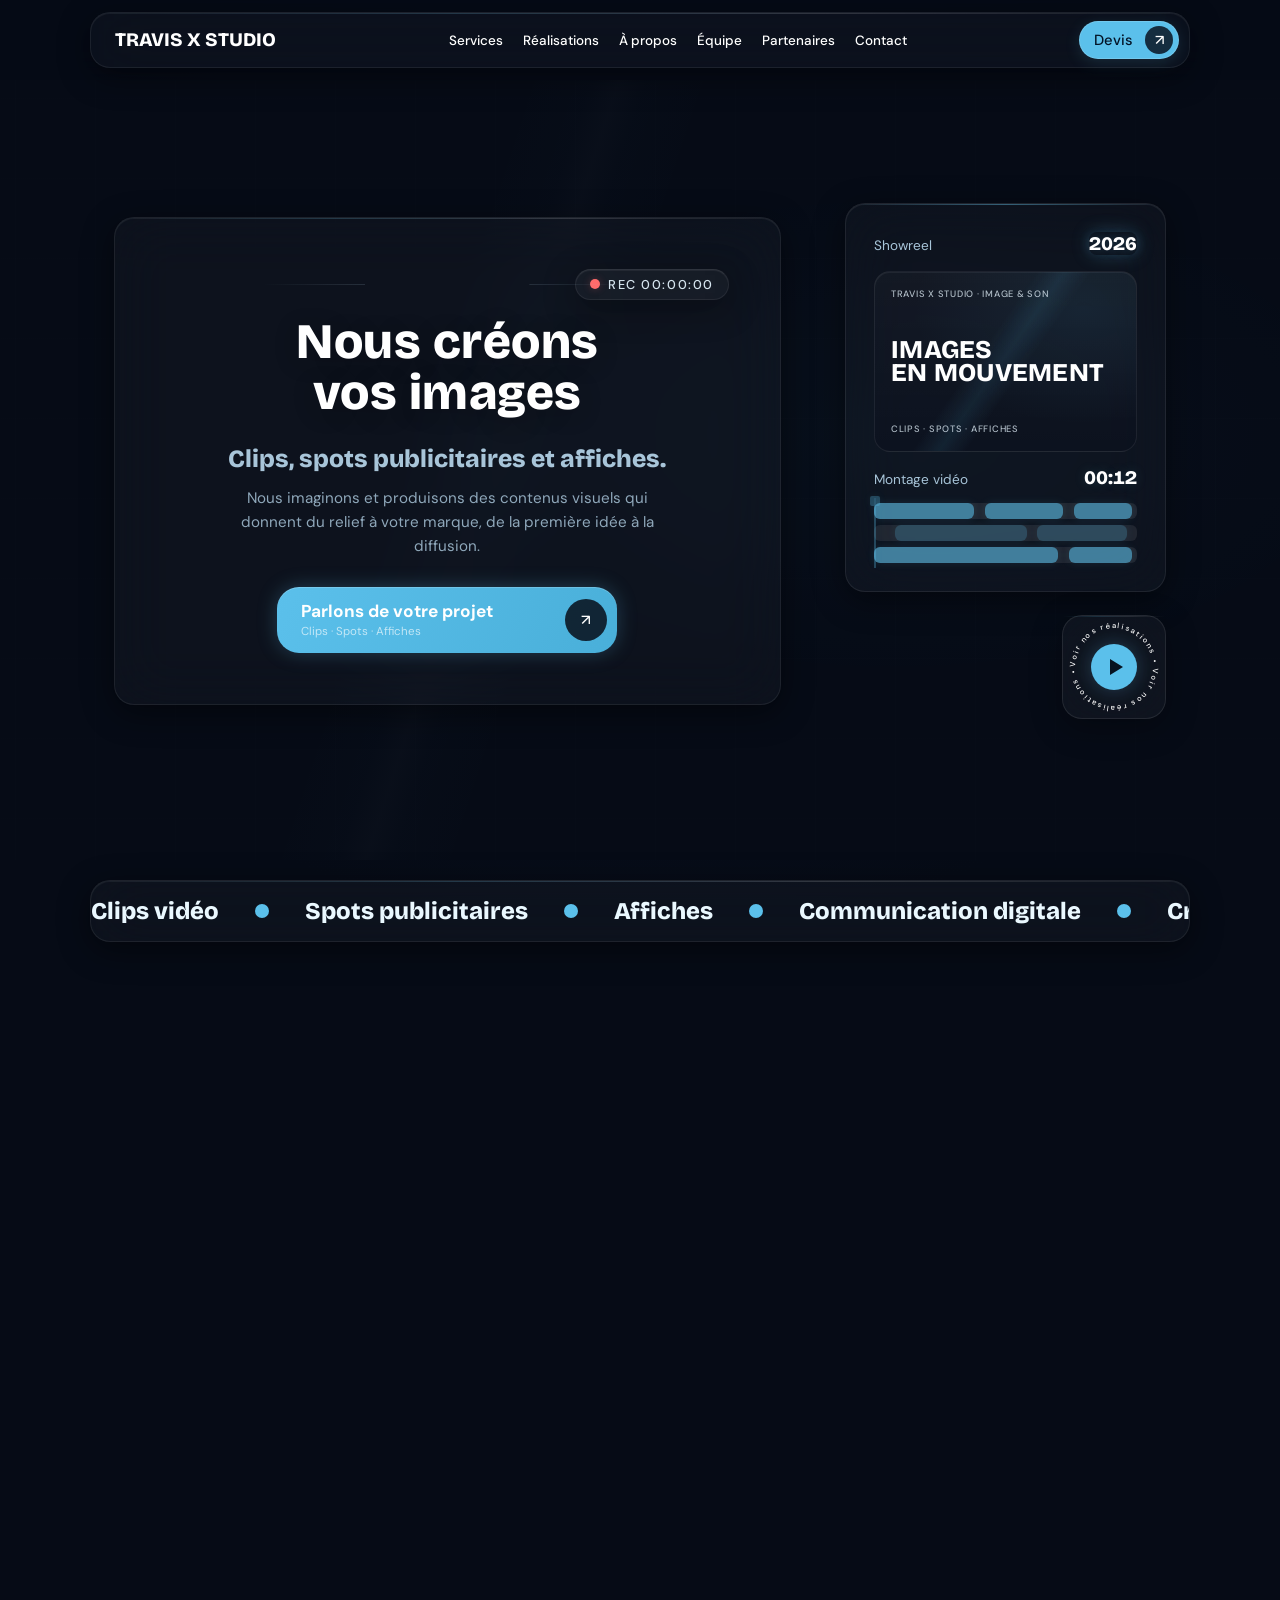
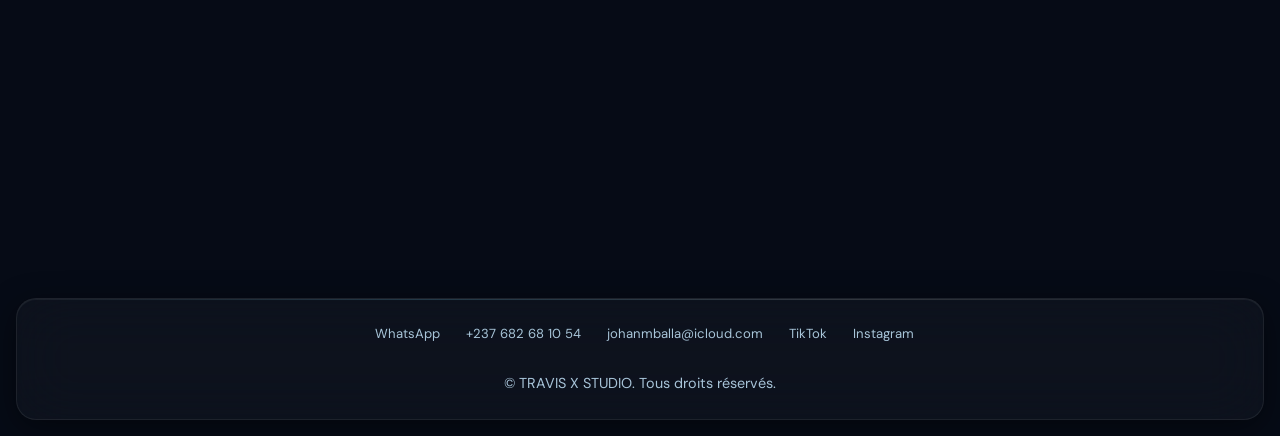
==== commit 7d6d55c4: "Modification du site12" ====
--- a/index.html
+++ b/index.html
@@ -156,7 +156,24 @@
   <div class="wrap rv">
     <div class="glass form-box">
       <h2>Parlons de votre projet</h2>
-      <p class="lead">Décrivez votre besoin. Nous vous répondons rapidement.</p>
+      <p class="lead">Choisissez votre canal préféré ou décrivez votre besoin dans le formulaire.</p>
+      <div class="contact-direct" aria-label="Coordonnées directes de TRAVIS X STUDIO">
+        <a class="contact-direct-item contact-whatsapp" href="https://wa.me/message/3FKC6ZDSQFRXD1" target="_blank" rel="noopener noreferrer">
+          <i class="fa-brands fa-whatsapp" aria-hidden="true"></i><span><small>WhatsApp</small><strong>Écrire au studio</strong></span><i class="fa-solid fa-arrow-up-right-from-square contact-out" aria-hidden="true"></i>
+        </a>
+        <a class="contact-direct-item" href="tel:+237682681054">
+          <i class="fa-solid fa-phone" aria-hidden="true"></i><span><small>Téléphone</small><strong>+237 682 68 10 54</strong></span><i class="fa-solid fa-arrow-up-right-from-square contact-out" aria-hidden="true"></i>
+        </a>
+        <a class="contact-direct-item" href="mailto:johanmballa@icloud.com">
+          <i class="fa-solid fa-envelope" aria-hidden="true"></i><span><small>Email</small><strong>johanmballa@icloud.com</strong></span><i class="fa-solid fa-arrow-up-right-from-square contact-out" aria-hidden="true"></i>
+        </a>
+        <a class="contact-direct-item" href="https://www.tiktok.com/@travisxstudios?is_from_webapp=1&amp;sender_device=pc" target="_blank" rel="noopener noreferrer">
+          <i class="fa-brands fa-tiktok" aria-hidden="true"></i><span><small>TikTok</small><strong>@travisxstudios</strong></span><i class="fa-solid fa-arrow-up-right-from-square contact-out" aria-hidden="true"></i>
+        </a>
+        <a class="contact-direct-item" href="https://www.instagram.com/travis_x_studios?utm_source=ig_web_button_share_sheet&amp;stkn=ZDNlZDc0MzIxNw==" target="_blank" rel="noopener noreferrer">
+          <i class="fa-brands fa-instagram" aria-hidden="true"></i><span><small>Instagram</small><strong>@travis_x_studios</strong></span><i class="fa-solid fa-arrow-up-right-from-square contact-out" aria-hidden="true"></i>
+        </a>
+      </div>
       <form id="form">
         <p class="form-required"><span aria-hidden="true">*</span> Champs obligatoires</p>
         <div class="field"><input id="n" type="text" name="nom" placeholder=" " required aria-required="true" autocomplete="name"><label for="n">Votre nom *</label></div>
--- a/style.css
+++ b/style.css
@@ -1070,6 +1070,16 @@
 .footer-contact a i{color:var(--sky);font-size:.95rem}
 .footer-contact a:hover{color:#fff}
 @media(max-width:560px){.footer-contact{flex-direction:column;align-items:center;gap:12px}.footer-contact a{font-size:.78rem}}
+.contact-direct{display:grid;grid-template-columns:repeat(2,minmax(0,1fr));gap:10px;margin:0 0 24px}
+.contact-direct-item{display:flex;align-items:center;gap:12px;min-width:0;padding:13px 14px;border:1px solid rgba(255,255,255,.09);border-radius:16px;background:rgba(255,255,255,.035);color:#fff;text-decoration:none;transition:transform .25s ease,border-color .25s ease,background .25s ease,box-shadow .25s ease}
+.contact-direct-item:hover{transform:translateY(-2px);border-color:rgba(91,192,235,.35);background:rgba(91,192,235,.055);box-shadow:0 8px 24px rgba(0,0,0,.2)}
+.contact-direct-item>i:first-child{flex:none;width:36px;height:36px;display:grid;place-items:center;border-radius:11px;background:rgba(91,192,235,.09);color:var(--sky);font-size:1rem}
+.contact-direct-item.contact-whatsapp>i:first-child{background:rgba(37,211,102,.1);color:#45d483}
+.contact-direct-item span{display:grid;gap:2px;min-width:0}
+.contact-direct-item small{font-size:.65rem;color:var(--muted);text-transform:uppercase;letter-spacing:.08em}
+.contact-direct-item strong{overflow-wrap:anywhere;font-size:.83rem;font-weight:600}
+.contact-direct-item .contact-out{margin-left:auto;flex:none;color:rgba(168,197,217,.55);font-size:.7rem}
+@media(max-width:560px){.contact-direct{grid-template-columns:minmax(0,1fr);gap:8px}.contact-direct-item{padding:11px 12px}}
 
 /* Ambiance de studio : profondeur, repères de montage et mouvement mesuré */
 body{background-color:#060b16;background-image:radial-gradient(ellipse at 50% 42%,#0b1525 0%,#080f1d 43%,#060b16 76%);background-attachment:fixed}
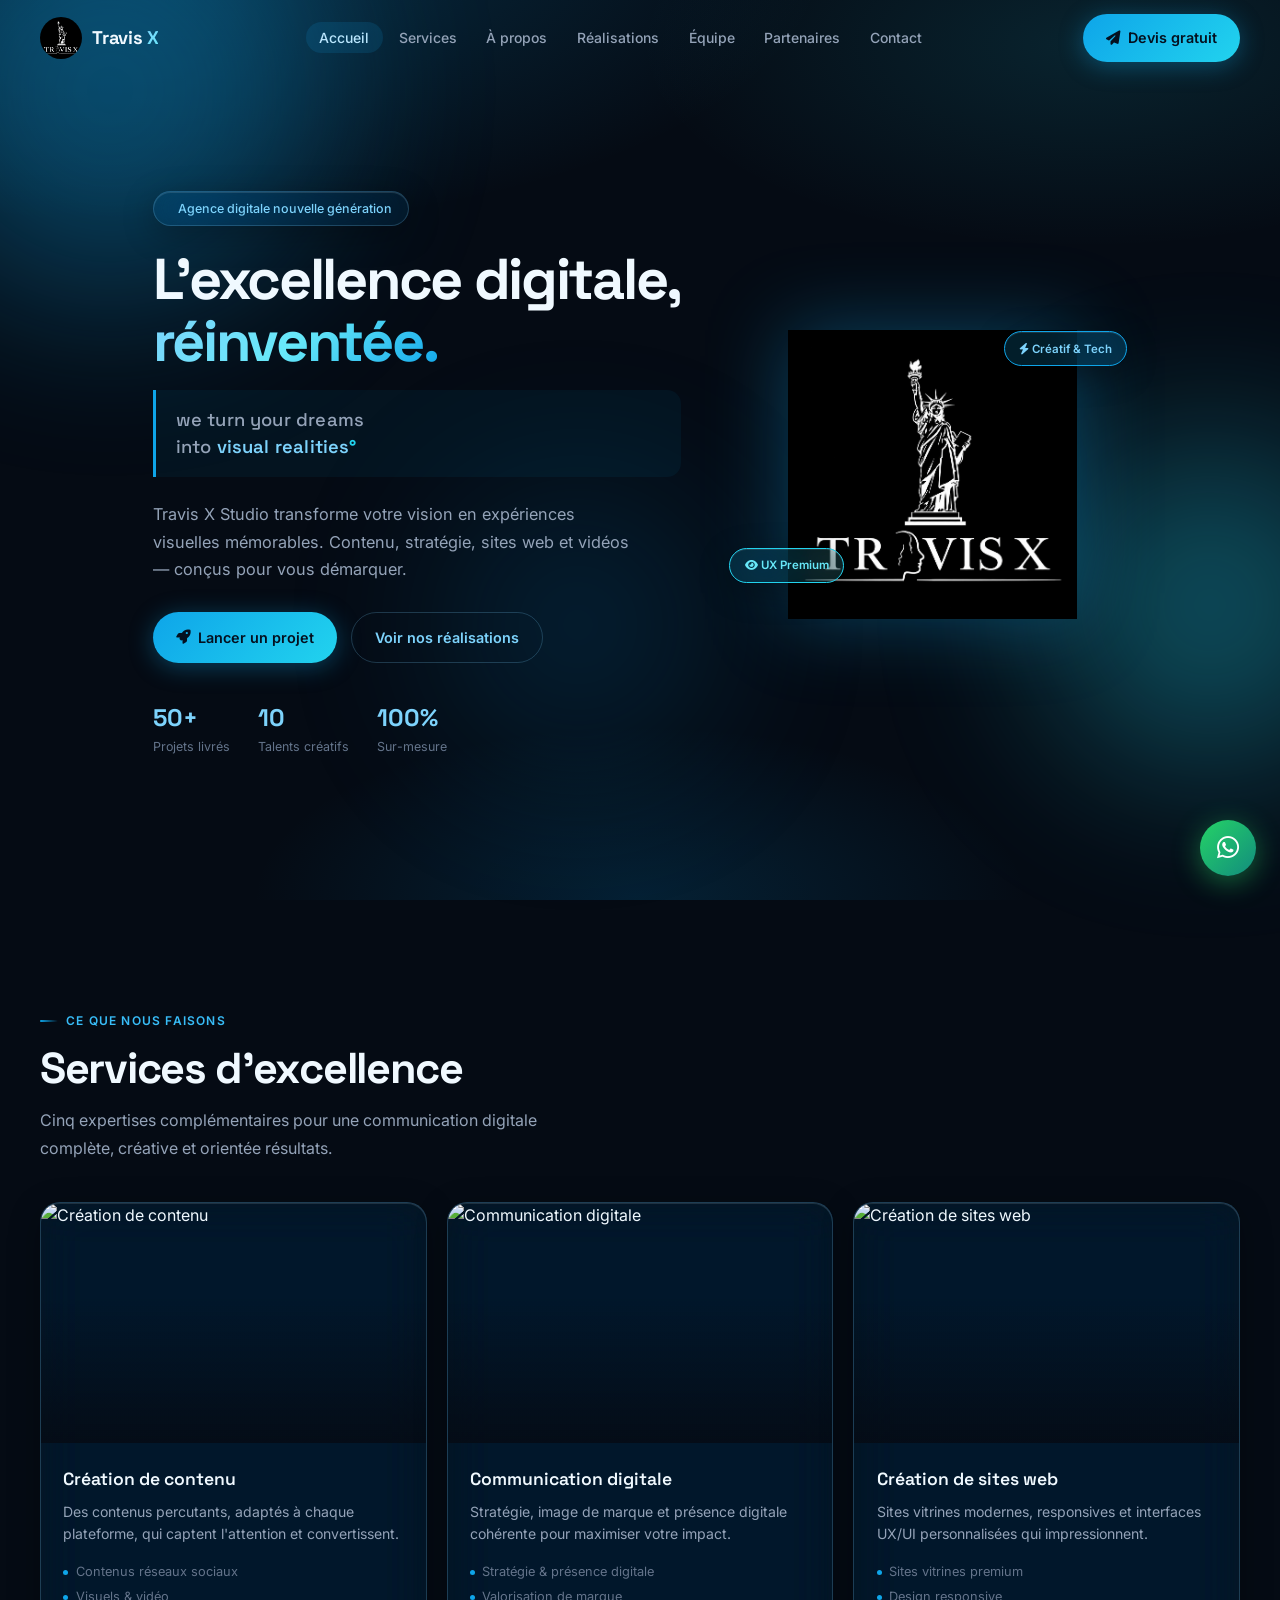
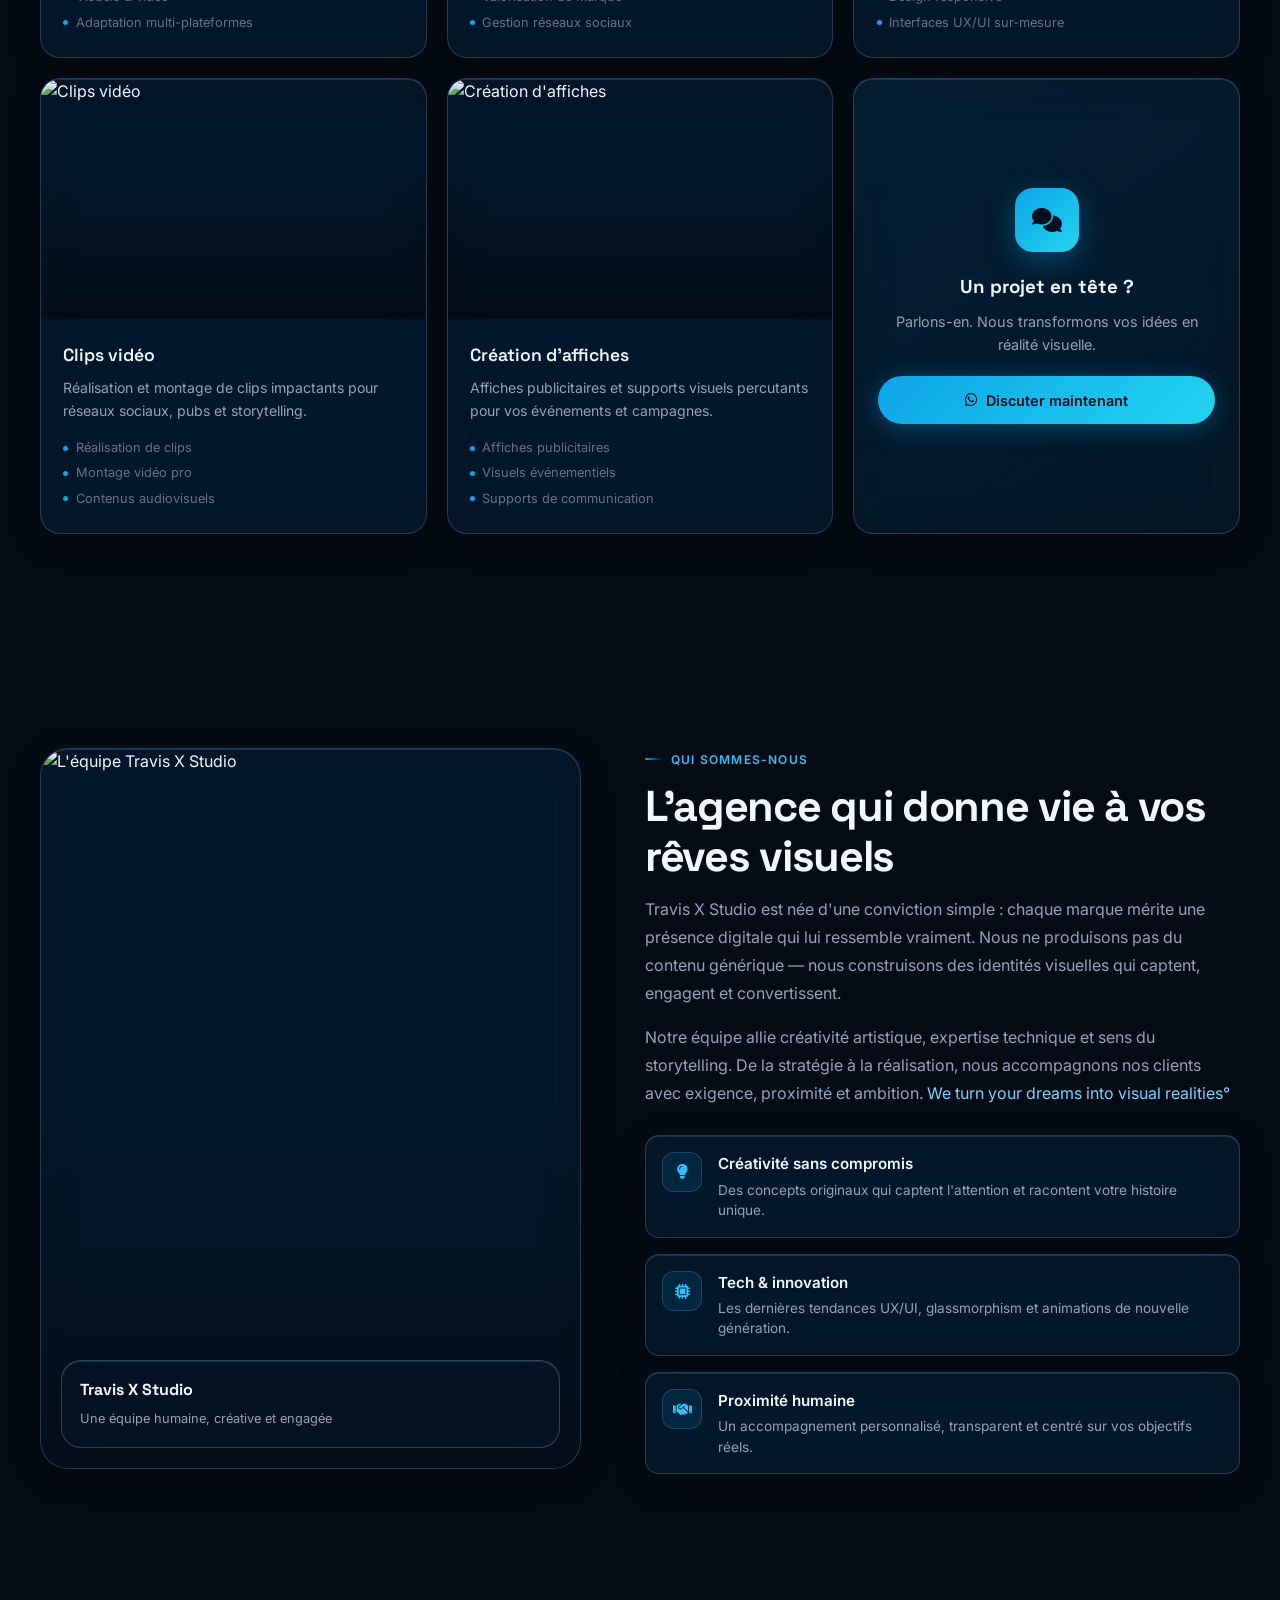
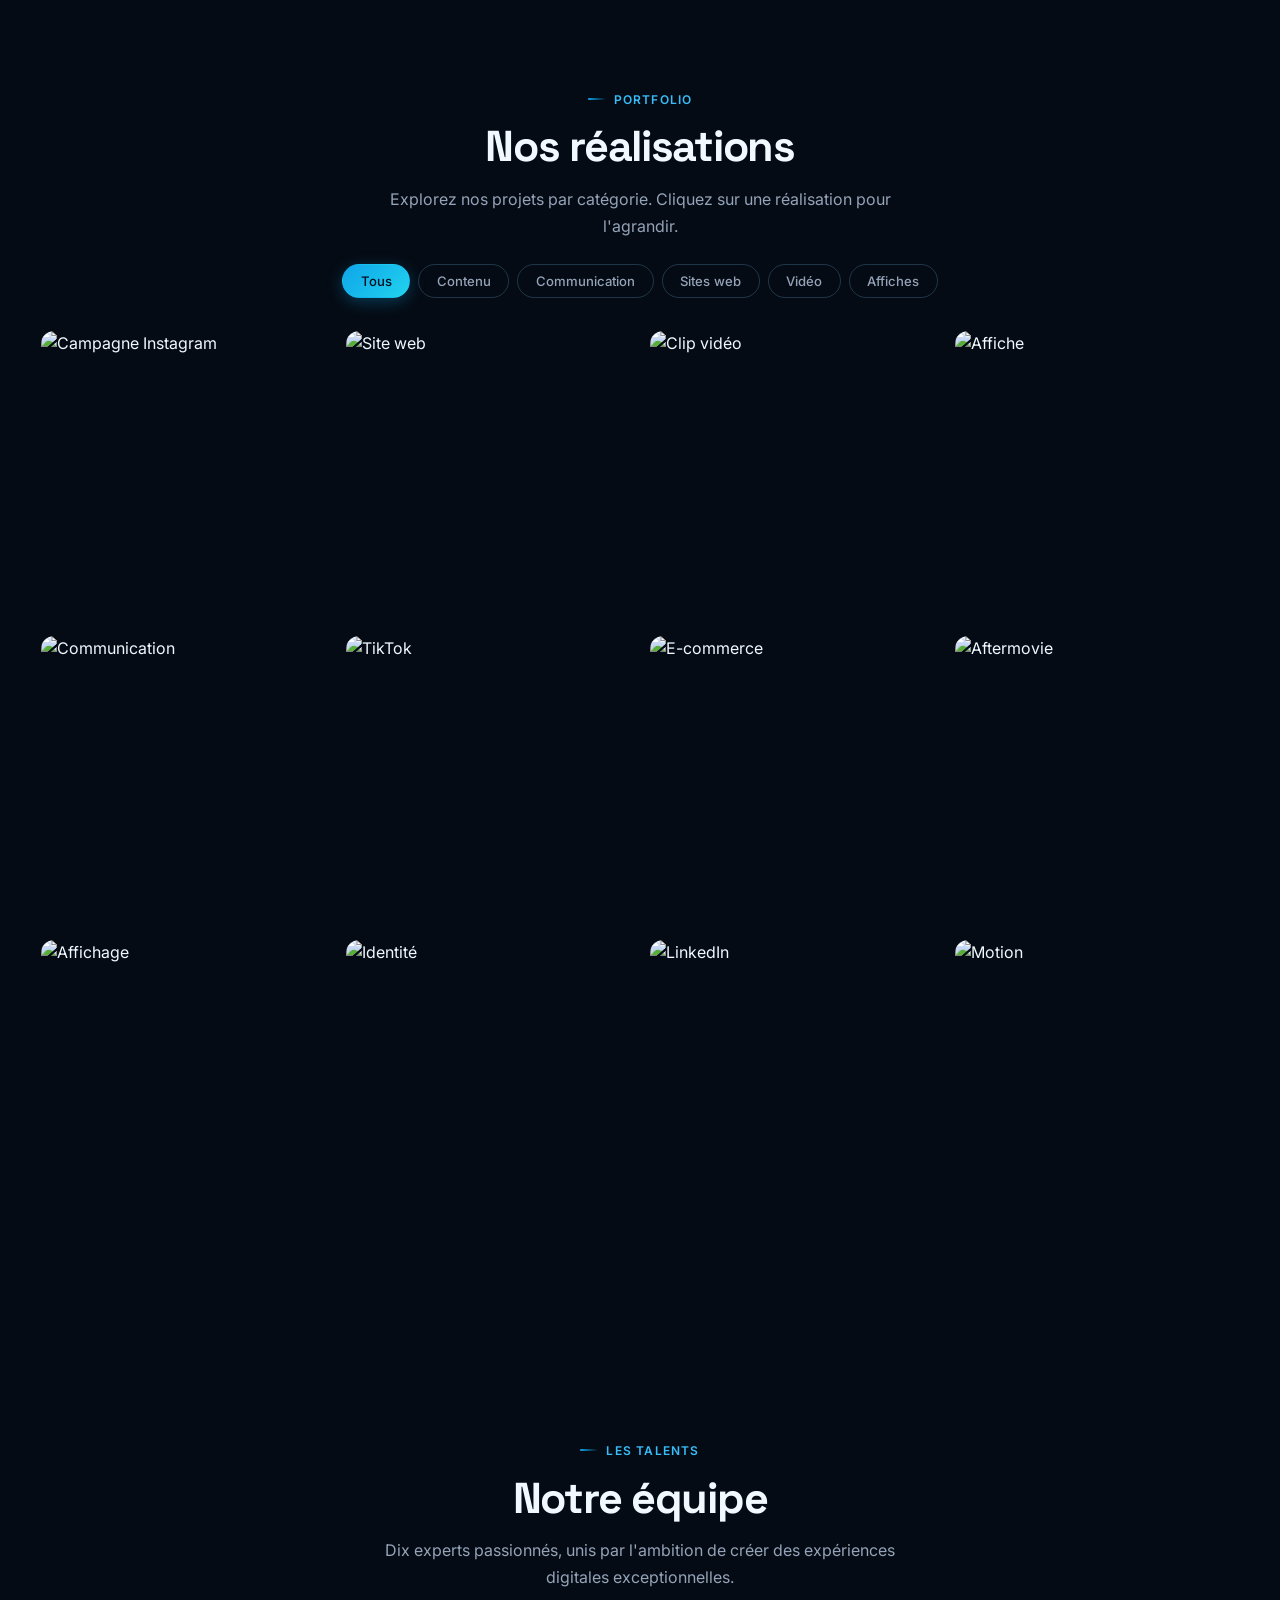
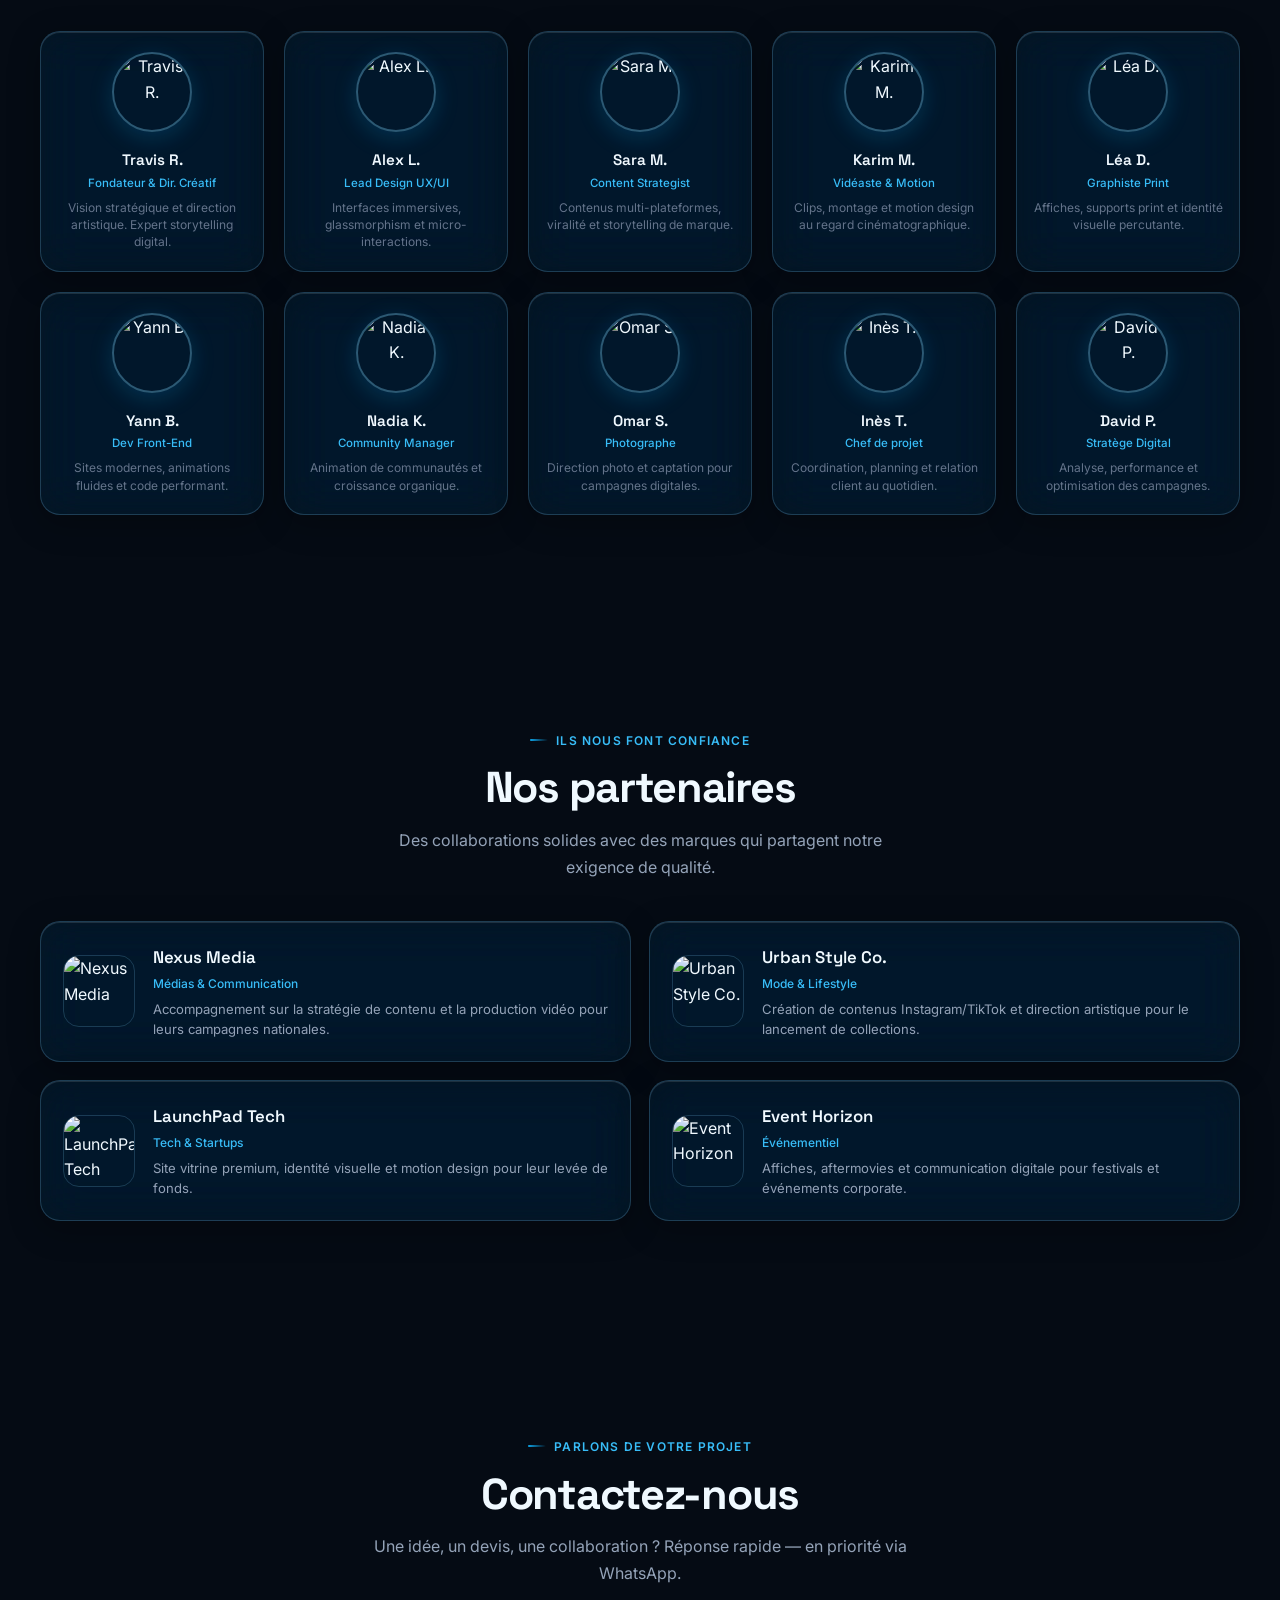
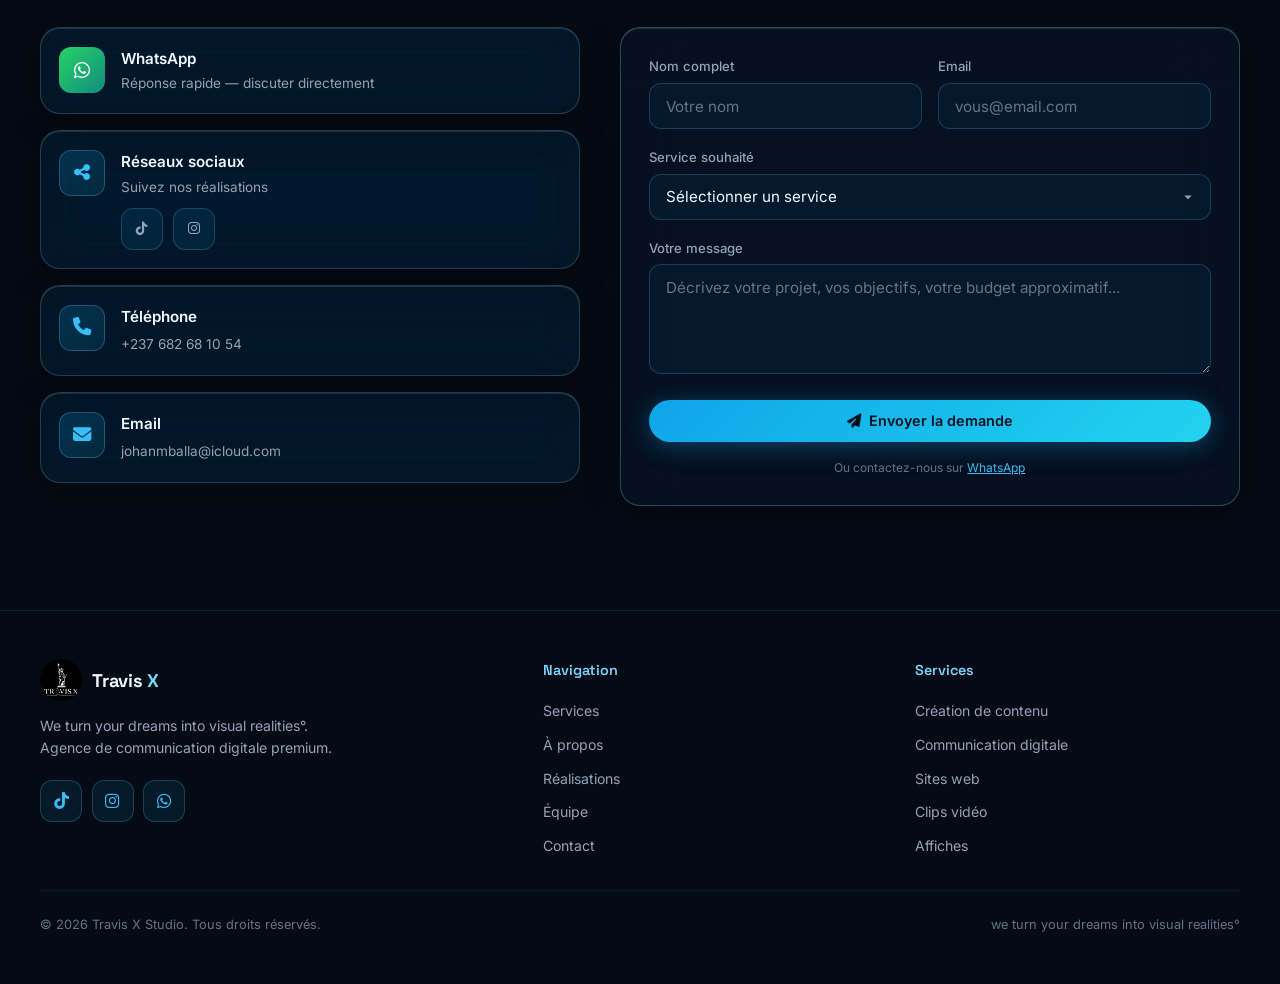
==== commit 3f035049: "Modification du site12" ====
--- a/index.html
+++ b/index.html
@@ -1,223 +1,473 @@
 <!DOCTYPE html>
 <html lang="fr">
 <head>
-<meta charset="UTF-8">
-<meta name="viewport" content="width=device-width, initial-scale=1, viewport-fit=cover">
-<meta name="theme-color" content="#070D1A">
-<title>TRAVIS X STUDIO – Communication digitale, clips, spots et affiches</title>
-<link rel="preconnect" href="https://fonts.googleapis.com">
-<link href="https://fonts.googleapis.com/css2?family=Bricolage+Grotesque:wght@500;800&family=DM+Sans:wght@400;500&display=swap" rel="stylesheet">
-<script>document.documentElement.classList.add('js')</script>
-<link rel="stylesheet" href="style.css">
+  <meta charset="UTF-8" />
+  <meta name="viewport" content="width=device-width, initial-scale=1.0, viewport-fit=cover" />
+  <meta name="description" content="Travis X Studio — We turn your dreams into visual realities. Agence de communication digitale premium." />
+  <meta name="theme-color" content="#050b14" />
+  <title>Travis X Studio — We turn your dreams into visual realities</title>
+  <link rel="preconnect" href="https://fonts.googleapis.com" />
+  <link rel="preconnect" href="https://fonts.gstatic.com" crossorigin />
+  <link href="https://fonts.googleapis.com/css2?family=Inter:wght@300;400;500;600;700;800&family=Space+Grotesk:wght@400;500;600;700&display=swap" rel="stylesheet" />
+  <link rel="stylesheet" href="https://cdnjs.cloudflare.com/ajax/libs/font-awesome/6.5.1/css/all.min.css" />
+  <link rel="stylesheet" href="styles.css" />
 </head>
 <body>
-<div class="custom-cursor" id="cursor" aria-hidden="true"><span></span></div>
-<div class="bar-p" id="bar" aria-hidden="true"></div>
-
-<header>
-  <div class="nav glass">
-    <a class="logo" href="#accueil" aria-label="TRAVIS X STUDIO, accueil"><span>TRAVIS X STUDIO</span></a>
-    <nav aria-label="Navigation principale" id="nav"><span class="pillbg"></span>
-      <a href="#services">Services</a><a href="#portfolio">Réalisations</a><a href="#apropos">À propos</a><a href="#equipe">Équipe</a><a href="#partenaires">Partenaires</a><a href="#contact">Contact</a>
-    </nav>
-    <a class="btn nav-cta" href="#contact">Devis <i class="ar">↗</i></a>
+  <div class="bg-layer"></div>
+  <div class="orb orb-1"></div>
+  <div class="orb orb-2"></div>
+  <div class="orb orb-3"></div>
+
+  <nav class="nav" id="nav">
+    <div class="nav-inner">
+      <a href="#accueil" class="logo">
+        <img src="assets/images/logo.png" alt="Travis X Studio" class="logo-img" />
+        <span class="logo-text">Travis <span>X</span></span>
+      </a>
+      <ul class="nav-links">
+        <li><a href="#accueil" class="active">Accueil</a></li>
+        <li><a href="#services">Services</a></li>
+        <li><a href="#apropos">À propos</a></li>
+        <li><a href="#realisations">Réalisations</a></li>
+        <li><a href="#equipe">Équipe</a></li>
+        <li><a href="#partenaires">Partenaires</a></li>
+        <li><a href="#contact">Contact</a></li>
+      </ul>
+      <a href="#contact" class="btn btn-primary nav-cta"><i class="fa-solid fa-paper-plane"></i> Devis gratuit</a>
+      <button class="burger" id="burger" aria-label="Menu"><span></span><span></span><span></span></button>
+    </div>
+  </nav>
+
+  <div class="mobile-menu" id="mobileMenu">
+    <a href="#accueil">Accueil</a>
+    <a href="#services">Services</a>
+    <a href="#apropos">À propos</a>
+    <a href="#realisations">Réalisations</a>
+    <a href="#equipe">Équipe</a>
+    <a href="#partenaires">Partenaires</a>
+    <a href="#contact">Contact</a>
+    <div class="mobile-menu-cta">
+          <a href="https://wa.me/message/3FKC6ZDSQFRXD1" class="btn btn-whatsapp" target="_blank" rel="noopener noreferrer"><i class="fa-brands fa-whatsapp"></i> WhatsApp</a>
+    </div>
   </div>
-</header>
-
-<main>
-<div class="hero" id="accueil">
-  <div class="wrap hero-grid">
-    <div class="glass hero-main">
-      <div class="hero-top">
-        <div class="rec" aria-hidden="true"><b></b><span id="tc">REC 00:00:00</span></div>
-      </div>
-      <h1 id="h1" aria-label="Nous donnons vie à vos idées">
-        <span class="ln l1"><span class="t">Nous créons</span></span>
-        <span class="ln l2"><span class="t">vos images</span></span>
-      </h1>
-      <p class="swap">Clips, spots publicitaires et affiches.</p>
-      <p class="text-secondary">Nous imaginons et produisons des contenus visuels qui donnent du relief à votre marque, de la première idée à la diffusion.</p>
-      <div class="cta">
-        <a class="btn btn-primary hero-cta" href="#contact" data-mag><span class="btn-copy"><strong>Parlons de votre projet</strong><small>Clips · Spots · Affiches</small></span><i class="ar">↗</i></a>
-      </div>
-    </div>
-    <div class="side">
-      <div class="glass w-card showreel-card fade-up" aria-hidden="true">
-        <div class="w-h"><span>Showreel</span><b class="glow-soft">2026</b></div>
-        <div class="showreel-art"><span>TRAVIS X STUDIO · IMAGE &amp; SON</span><strong>IMAGES<br>EN MOUVEMENT</strong><i>CLIPS · SPOTS · AFFICHES</i></div>
-        <div class="w-h montage-title"><span>Montage vidéo</span><b>00:12</b></div>
-        <div class="tracks">
-          <div class="tr"><i style="--l:0%;--w:38%"></i><i style="--l:42%;--w:30%"></i><i style="--l:76%;--w:22%"></i></div>
-          <div class="tr"><i style="--l:8%;--w:50%"></i><i style="--l:62%;--w:34%"></i></div>
-          <div class="tr"><i style="--l:0%;--w:70%"></i><i style="--l:74%;--w:24%"></i></div>
-          <span class="head"></span>
-        </div>
-      </div>
-      <a class="badge glass" href="#portfolio" data-mag aria-label="Voir nos réalisations">
-        <svg viewBox="0 0 200 200" aria-hidden="true"><defs><path id="c" d="M100,100 m-76,0 a76,76 0 1,1 152,0 a76,76 0 1,1 -152,0"/></defs><text><textPath href="#c" textLength="470">Voir nos réalisations • Voir nos réalisations • </textPath></text></svg>
-        <span class="play"></span>
-      </a>
+
+  <section id="accueil">
+    <div class="container hero-grid">
+      <div class="hero-content">
+        <div class="hero-badge glass"><i class="fa-solid fa-sparkles"></i> Agence digitale nouvelle génération</div>
+        <h1 class="hero-title">L'excellence digitale,<br /><span class="gradient">réinventée.</span></h1>
+        <p class="hero-slogan">we turn your dreams<br />into <em>visual realities</em><span class="degree">°</span></p>
+        <p class="hero-desc">Travis X Studio transforme votre vision en expériences visuelles mémorables. Contenu, stratégie, sites web et vidéos — conçus pour vous démarquer.</p>
+        <div class="hero-actions">
+          <a href="#contact" class="btn btn-primary"><i class="fa-solid fa-rocket"></i> Lancer un projet</a>
+          <a href="#realisations" class="btn btn-ghost">Voir nos réalisations</a>
+        </div>
+        <div class="hero-stats">
+          <div class="stat"><div class="stat-value">50+</div><div class="stat-label">Projets livrés</div></div>
+          <div class="stat"><div class="stat-value">10</div><div class="stat-label">Talents créatifs</div></div>
+          <div class="stat"><div class="stat-value">100%</div><div class="stat-label">Sur-mesure</div></div>
+        </div>
+      </div>
+      <div class="hero-visual">
+        <div class="floating-tag floating-tag-1 glass"><i class="fa-solid fa-bolt"></i> Créatif & Tech</div>
+        <div class="floating-tag floating-tag-2 glass"><i class="fa-solid fa-eye"></i> UX Premium</div>
+        <div class="hero-logo-wrap">
+          <div class="hero-logo-glow"></div>
+          <img src="assets/images/logo.png" alt="Travis X Studio Logo" class="hero-logo-img" />
+        </div>
+      </div>
+    </div>
+  </section>
+
+  <section id="services">
+    <div class="container">
+      <div class="reveal">
+        <div class="section-label">Ce que nous faisons</div>
+        <h2 class="section-title">Services d'excellence</h2>
+        <p class="section-subtitle">Cinq expertises complémentaires pour une communication digitale complète, créative et orientée résultats.</p>
+      </div>
+      <div class="services-grid">
+        <article class="service-card glass reveal reveal-delay-1">
+          <div class="service-img-wrap">
+            <img src="https://images.unsplash.com/photo-1611162616475-46b635cb4953?w=600&h=400&fit=crop" alt="Création de contenu" loading="lazy" />
+            <div class="service-img-overlay"></div>
+          </div>
+          <div class="service-body">
+            <h3>Création de contenu</h3>
+            <p>Des contenus percutants, adaptés à chaque plateforme, qui captent l'attention et convertissent.</p>
+            <ul class="service-list"><li>Contenus réseaux sociaux</li><li>Visuels & vidéo</li><li>Adaptation multi-plateformes</li></ul>
+          </div>
+        </article>
+        <article class="service-card glass reveal reveal-delay-2">
+          <div class="service-img-wrap">
+            <img src="https://images.unsplash.com/photo-1552664730-d307ca884978?w=600&h=400&fit=crop" alt="Communication digitale" loading="lazy" />
+            <div class="service-img-overlay"></div>
+          </div>
+          <div class="service-body">
+            <h3>Communication digitale</h3>
+            <p>Stratégie, image de marque et présence digitale cohérente pour maximiser votre impact.</p>
+            <ul class="service-list"><li>Stratégie & présence digitale</li><li>Valorisation de marque</li><li>Gestion réseaux sociaux</li></ul>
+          </div>
+        </article>
+        <article class="service-card glass reveal reveal-delay-3">
+          <div class="service-img-wrap">
+            <img src="https://images.unsplash.com/photo-1467232004584-a241de8bcf5d?w=600&h=400&fit=crop" alt="Création de sites web" loading="lazy" />
+            <div class="service-img-overlay"></div>
+          </div>
+          <div class="service-body">
+            <h3>Création de sites web</h3>
+            <p>Sites vitrines modernes, responsives et interfaces UX/UI personnalisées qui impressionnent.</p>
+            <ul class="service-list"><li>Sites vitrines premium</li><li>Design responsive</li><li>Interfaces UX/UI sur-mesure</li></ul>
+          </div>
+        </article>
+        <article class="service-card glass reveal reveal-delay-1">
+          <div class="service-img-wrap">
+            <img src="https://images.unsplash.com/photo-1574717024653-61fd2cf4d44d?w=600&h=400&fit=crop" alt="Clips vidéo" loading="lazy" />
+            <div class="service-img-overlay"></div>
+          </div>
+          <div class="service-body">
+            <h3>Clips vidéo</h3>
+            <p>Réalisation et montage de clips impactants pour réseaux sociaux, pubs et storytelling.</p>
+            <ul class="service-list"><li>Réalisation de clips</li><li>Montage vidéo pro</li><li>Contenus audiovisuels</li></ul>
+          </div>
+        </article>
+        <article class="service-card glass reveal reveal-delay-2">
+          <div class="service-img-wrap">
+            <img src="https://images.unsplash.com/photo-1561070791-2526d30994b5?w=600&h=400&fit=crop" alt="Création d'affiches" loading="lazy" />
+            <div class="service-img-overlay"></div>
+          </div>
+          <div class="service-body">
+            <h3>Création d'affiches</h3>
+            <p>Affiches publicitaires et supports visuels percutants pour vos événements et campagnes.</p>
+            <ul class="service-list"><li>Affiches publicitaires</li><li>Visuels événementiels</li><li>Supports de communication</li></ul>
+          </div>
+        </article>
+        <article class="service-card glass service-cta-card reveal reveal-delay-3">
+          <div class="service-icon-big"><i class="fa-solid fa-comments"></i></div>
+          <h3 style="font-family:'Space Grotesk',sans-serif;margin-bottom:0.5rem;">Un projet en tête ?</h3>
+          <p style="color:var(--text-secondary);margin-bottom:1.25rem;font-size:0.9rem;">Parlons-en. Nous transformons vos idées en réalité visuelle.</p>
+          <a href="https://wa.me/message/3FKC6ZDSQFRXD1" class="btn btn-primary" style="width:100%;" target="_blank" rel="noopener noreferrer"><i class="fa-brands fa-whatsapp"></i> Discuter maintenant</a>
+        </article>
+      </div>
+    </div>
+  </section>
+
+  <section id="apropos">
+    <div class="container about-grid">
+      <div class="about-visual glass reveal">
+        <img src="https://images.unsplash.com/photo-1522071820081-009f0129c71c?w=700&h=900&fit=crop" alt="L'équipe Travis X Studio" loading="lazy" />
+        <div class="about-visual-overlay"></div>
+        <div class="about-visual-badge glass glass-strong">
+          <strong>Travis X Studio</strong>
+          <span>Une équipe humaine, créative et engagée</span>
+        </div>
+      </div>
+      <div class="reveal reveal-delay-1">
+        <div class="section-label">Qui sommes-nous</div>
+        <h2 class="section-title">L'agence qui donne vie à vos rêves visuels</h2>
+        <p style="color:var(--text-secondary);margin-bottom:1rem;line-height:1.75;">Travis X Studio est née d'une conviction simple : chaque marque mérite une présence digitale qui lui ressemble vraiment. Nous ne produisons pas du contenu générique — nous construisons des identités visuelles qui captent, engagent et convertissent.</p>
+        <p style="color:var(--text-secondary);line-height:1.75;margin-bottom:0.5rem;">Notre équipe allie créativité artistique, expertise technique et sens du storytelling. De la stratégie à la réalisation, nous accompagnons nos clients avec exigence, proximité et ambition. <em style="color:var(--sky-200);font-style:normal;">We turn your dreams into visual realities°</em></p>
+        <div class="about-features">
+          <div class="about-feature glass">
+            <div class="about-feature-icon"><i class="fa-solid fa-lightbulb"></i></div>
+            <div><h4>Créativité sans compromis</h4><p>Des concepts originaux qui captent l'attention et racontent votre histoire unique.</p></div>
+          </div>
+          <div class="about-feature glass">
+            <div class="about-feature-icon"><i class="fa-solid fa-microchip"></i></div>
+            <div><h4>Tech & innovation</h4><p>Les dernières tendances UX/UI, glassmorphism et animations de nouvelle génération.</p></div>
+          </div>
+          <div class="about-feature glass">
+            <div class="about-feature-icon"><i class="fa-solid fa-handshake"></i></div>
+            <div><h4>Proximité humaine</h4><p>Un accompagnement personnalisé, transparent et centré sur vos objectifs réels.</p></div>
+          </div>
+        </div>
+      </div>
+    </div>
+  </section>
+
+  <section id="realisations">
+    <div class="container">
+      <div class="reveal" style="text-align:center;max-width:560px;margin:0 auto;">
+        <div class="section-label" style="justify-content:center;">Portfolio</div>
+        <h2 class="section-title">Nos réalisations</h2>
+        <p class="section-subtitle" style="margin:0 auto 1.5rem;">Explorez nos projets par catégorie. Cliquez sur une réalisation pour l'agrandir.</p>
+      </div>
+      <div class="filter-bar reveal">
+        <button class="filter-btn active" data-filter="all">Tous</button>
+        <button class="filter-btn" data-filter="contenu">Contenu</button>
+        <button class="filter-btn" data-filter="com">Communication</button>
+        <button class="filter-btn" data-filter="web">Sites web</button>
+        <button class="filter-btn" data-filter="video">Vidéo</button>
+        <button class="filter-btn" data-filter="affiche">Affiches</button>
+      </div>
+      <div class="portfolio-grid" id="portfolioGrid">
+        <div class="portfolio-item reveal" data-cat="contenu" data-title="Campagne Instagram Lifestyle" data-desc="Série de visuels pour une marque mode">
+          <img src="https://images.unsplash.com/photo-1611162616305-c69b3fa7fbe0?w=500&h=500&fit=crop" alt="Campagne Instagram" loading="lazy" />
+          <div class="portfolio-overlay"><span class="portfolio-cat">Contenu</span><span class="portfolio-title">Campagne Instagram Lifestyle</span></div>
+        </div>
+        <div class="portfolio-item reveal reveal-delay-1" data-cat="web" data-title="Site vitrine premium" data-desc="Interface UX/UI moderne pour une startup tech">
+          <img src="https://images.unsplash.com/photo-1460925895917-afdab827c52f?w=500&h=500&fit=crop" alt="Site web" loading="lazy" />
+          <div class="portfolio-overlay"><span class="portfolio-cat">Sites web</span><span class="portfolio-title">Site vitrine premium</span></div>
+        </div>
+        <div class="portfolio-item reveal reveal-delay-2" data-cat="video" data-title="Clip promotionnel" data-desc="Montage dynamique pour lancement produit">
+          <img src="https://images.unsplash.com/photo-1492691527719-9d1e07e534b4?w=500&h=500&fit=crop" alt="Clip vidéo" loading="lazy" />
+          <div class="portfolio-overlay"><span class="portfolio-cat">Vidéo</span><span class="portfolio-title">Clip promotionnel</span></div>
+        </div>
+        <div class="portfolio-item reveal reveal-delay-3" data-cat="affiche" data-title="Affiche événementielle" data-desc="Design pour festival culturel urbain">
+          <img src="https://images.unsplash.com/photo-1561070791-2526d30994b5?w=500&h=500&fit=crop" alt="Affiche" loading="lazy" />
+          <div class="portfolio-overlay"><span class="portfolio-cat">Affiches</span><span class="portfolio-title">Affiche événementielle</span></div>
+        </div>
+        <div class="portfolio-item reveal" data-cat="com" data-title="Stratégie de marque" data-desc="Identité visuelle complète + guidelines">
+          <img src="https://images.unsplash.com/photo-1542744173-8e7e53415bb0?w=500&h=500&fit=crop" alt="Communication" loading="lazy" />
+          <div class="portfolio-overlay"><span class="portfolio-cat">Communication</span><span class="portfolio-title">Stratégie de marque</span></div>
+        </div>
+        <div class="portfolio-item reveal reveal-delay-1" data-cat="contenu" data-title="Stories TikTok virales" data-desc="Série de contenus courts à fort engagement">
+          <img src="https://images.unsplash.com/photo-1611162618071-b39a2ec055fb?w=500&h=500&fit=crop" alt="TikTok" loading="lazy" />
+          <div class="portfolio-overlay"><span class="portfolio-cat">Contenu</span><span class="portfolio-title">Stories TikTok virales</span></div>
+        </div>
+        <div class="portfolio-item reveal reveal-delay-2" data-cat="web" data-title="E-commerce moderne" data-desc="Boutique en ligne responsive et conversion-focused">
+          <img src="https://images.unsplash.com/photo-1556742049-0cfed4f6a45d?w=500&h=500&fit=crop" alt="E-commerce" loading="lazy" />
+          <div class="portfolio-overlay"><span class="portfolio-cat">Sites web</span><span class="portfolio-title">E-commerce moderne</span></div>
+        </div>
+        <div class="portfolio-item reveal reveal-delay-3" data-cat="video" data-title="Aftermovie événement" data-desc="Captation et montage émotionnel">
+          <img src="https://images.unsplash.com/photo-1478720568477-152d9b164e26?w=500&h=500&fit=crop" alt="Aftermovie" loading="lazy" />
+          <div class="portfolio-overlay"><span class="portfolio-cat">Vidéo</span><span class="portfolio-title">Aftermovie événement</span></div>
+        </div>
+        <div class="portfolio-item reveal" data-cat="affiche" data-title="Campagne affichage urbain" data-desc="Série d'affiches pour lancement national">
+          <img src="https://images.unsplash.com/photo-1558655146-9f40138edfeb?w=500&h=500&fit=crop" alt="Affichage" loading="lazy" />
+          <div class="portfolio-overlay"><span class="portfolio-cat">Affiches</span><span class="portfolio-title">Campagne affichage urbain</span></div>
+        </div>
+        <div class="portfolio-item reveal reveal-delay-1" data-cat="com" data-title="Refonte identité visuelle" data-desc="Logo, charte graphique et supports print/digital">
+          <img src="https://images.unsplash.com/photo-1558655146-d09347e92766?w=500&h=500&fit=crop" alt="Identité" loading="lazy" />
+          <div class="portfolio-overlay"><span class="portfolio-cat">Communication</span><span class="portfolio-title">Refonte identité visuelle</span></div>
+        </div>
+        <div class="portfolio-item reveal reveal-delay-2" data-cat="contenu" data-title="Pack visuels LinkedIn" data-desc="Contenus B2B pour thought leadership">
+          <img src="https://images.unsplash.com/photo-1432888498266-38ffec3eaf0a?w=500&h=500&fit=crop" alt="LinkedIn" loading="lazy" />
+          <div class="portfolio-overlay"><span class="portfolio-cat">Contenu</span><span class="portfolio-title">Pack visuels LinkedIn</span></div>
+        </div>
+        <div class="portfolio-item reveal reveal-delay-3" data-cat="video" data-title="Motion design produit" data-desc="Animation 2D pour présentation produit">
+          <img src="https://images.unsplash.com/photo-1626785774573-4b7993143469?w=500&h=500&fit=crop" alt="Motion" loading="lazy" />
+          <div class="portfolio-overlay"><span class="portfolio-cat">Vidéo</span><span class="portfolio-title">Motion design produit</span></div>
+        </div>
+      </div>
+    </div>
+  </section>
+
+  <div class="lightbox" id="lightbox">
+    <div class="lightbox-content">
+      <button class="lightbox-close" id="lightboxClose" aria-label="Fermer"><i class="fa-solid fa-xmark"></i></button>
+      <img src="" alt="" id="lightboxImg" />
+      <div class="lightbox-info"><h3 id="lightboxTitle"></h3><p id="lightboxDesc"></p></div>
     </div>
   </div>
-</div>
-
-<div class="marquee glass" aria-hidden="true"><div class="track" id="track">
-  <span>Clips vidéo</span><i></i><span>Spots publicitaires</span><i></i><span>Affiches</span><i></i><span>Communication digitale</span><i></i><span>Création de contenu</span><i></i><span>Marketing digital</span><i></i><span>Réseaux sociaux</span><i></i><span>Création de site web</span><i></i>
-</div></div>
-
-<section id="services">
-  <div class="wrap rv">
-    <span class="section-label">Ce que nous faisons</span>
-    <h2>Vos idées, de la caméra à l'écran</h2>
-    <p class="lead">Du concept à la diffusion, une seule équipe s'occupe de votre communication.</p>
-    <div class="services">
-      <a class="service glass" href="#contact" data-tilt><span class="ico" aria-hidden="true"><svg viewBox="0 0 24 24"><path d="M4 7.5h10.5a2 2 0 0 1 2 2v5a2 2 0 0 1-2 2H4a2 2 0 0 1-2-2v-5a2 2 0 0 1 2-2Z"/><path d="m16.5 10 5-2v10l-5-2M6 5.5h7"/></svg></span><h3>Clips vidéo</h3><p>Tournage, réalisation et montage de clips musicaux et institutionnels.</p><span class="service-tags"><i>Tournage</i><i>Montage</i><i>Étalonnage</i></span><span class="service-link">Demander ce service <b aria-hidden="true">↗</b></span></a>
-      <a class="service glass" href="#contact" data-tilt><span class="ico" aria-hidden="true"><svg viewBox="0 0 24 24"><path d="m3 10 12-5v14L3 14v-4Z"/><path d="M15 9.5a3 3 0 0 1 0 5M6 15l1.5 5h3L9 16M19 8l3-2M19 16l3 2"/></svg></span><h3>Spots publicitaires</h3><p>Des spots courts et percutants pour la télévision, le web et les réseaux sociaux.</p><span class="service-tags"><i>Concept</i><i>Production</i><i>Diffusion</i></span><span class="service-link">Demander ce service <b aria-hidden="true">↗</b></span></a>
-      <a class="service glass" href="#contact" data-tilt><span class="ico" aria-hidden="true"><svg viewBox="0 0 24 24"><rect x="3" y="3" width="18" height="18" rx="2"/><circle cx="8.5" cy="8.5" r="1.5"/><path d="m21 15-5-5L5 21"/></svg></span><h3>Affiches</h3><p>Affiches, flyers et visuels imprimés ou numériques, à votre identité.</p><span class="service-tags"><i>Direction artistique</i><i>Print</i><i>Digital</i></span><span class="service-link">Demander ce service <b aria-hidden="true">↗</b></span></a>
-      <a class="service glass" href="#contact" data-tilt><span class="ico" aria-hidden="true"><svg viewBox="0 0 24 24"><path d="M4 4h16v12H4zM8 20h8M12 16v4"/><path d="m7 12 3-3 2 2 4-4"/></svg></span><h3>Communication digitale</h3><p>Stratégie éditoriale, animation des réseaux sociaux et campagnes en ligne.</p><span class="service-tags"><i>Stratégie</i><i>Réseaux sociaux</i><i>Campagnes</i></span><span class="service-link">Demander ce service <b aria-hidden="true">↗</b></span></a>
-      <a class="service glass" href="#contact" data-tilt><span class="ico" aria-hidden="true"><svg viewBox="0 0 24 24"><rect x="3" y="4" width="18" height="13" rx="2"/><path d="M8 21h8M12 17v4M7 8h10M7 11h6"/></svg></span><h3>Création de site web</h3><p>Sites vitrines et boutiques en ligne conçus sur mesure, avec un design adapté à votre marque.</p><span class="service-tags"><i>Design</i><i>Développement</i><i>Responsive</i></span><span class="service-link">Demander ce service <b aria-hidden="true">↗</b></span></a>
-    </div>
-    <div class="services-cta"><p>Un projet en tête ?</p><a class="btn" href="#contact">Demander un devis <i class="ar">↗</i></a></div>
+
+  <section id="equipe">
+    <div class="container">
+      <div class="reveal" style="text-align:center;max-width:560px;margin:0 auto 2.5rem;">
+        <div class="section-label" style="justify-content:center;">Les talents</div>
+        <h2 class="section-title">Notre équipe</h2>
+        <p class="section-subtitle" style="margin:0 auto;">Dix experts passionnés, unis par l'ambition de créer des expériences digitales exceptionnelles.</p>
+      </div>
+      <div class="team-grid">
+        <article class="team-card glass reveal reveal-delay-1">
+          <img class="team-avatar" src="https://i.pravatar.cc/150?img=12" alt="Travis R." loading="lazy" />
+          <h3>Travis R.</h3><div class="team-role">Fondateur & Dir. Créatif</div>
+          <p class="team-bio">Vision stratégique et direction artistique. Expert storytelling digital.</p>
+        </article>
+        <article class="team-card glass reveal reveal-delay-2">
+          <img class="team-avatar" src="https://i.pravatar.cc/150?img=5" alt="Alex L." loading="lazy" />
+          <h3>Alex L.</h3><div class="team-role">Lead Design UX/UI</div>
+          <p class="team-bio">Interfaces immersives, glassmorphism et micro-interactions.</p>
+        </article>
+        <article class="team-card glass reveal reveal-delay-3">
+          <img class="team-avatar" src="https://i.pravatar.cc/150?img=9" alt="Sara M." loading="lazy" />
+          <h3>Sara M.</h3><div class="team-role">Content Strategist</div>
+          <p class="team-bio">Contenus multi-plateformes, viralité et storytelling de marque.</p>
+        </article>
+        <article class="team-card glass reveal reveal-delay-4">
+          <img class="team-avatar" src="https://i.pravatar.cc/150?img=15" alt="Karim M." loading="lazy" />
+          <h3>Karim M.</h3><div class="team-role">Vidéaste & Motion</div>
+          <p class="team-bio">Clips, montage et motion design au regard cinématographique.</p>
+        </article>
+        <article class="team-card glass reveal reveal-delay-5">
+          <img class="team-avatar" src="https://i.pravatar.cc/150?img=32" alt="Léa D." loading="lazy" />
+          <h3>Léa D.</h3><div class="team-role">Graphiste Print</div>
+          <p class="team-bio">Affiches, supports print et identité visuelle percutante.</p>
+        </article>
+        <article class="team-card glass reveal reveal-delay-1">
+          <img class="team-avatar" src="https://i.pravatar.cc/150?img=20" alt="Yann B." loading="lazy" />
+          <h3>Yann B.</h3><div class="team-role">Dev Front-End</div>
+          <p class="team-bio">Sites modernes, animations fluides et code performant.</p>
+        </article>
+        <article class="team-card glass reveal reveal-delay-2">
+          <img class="team-avatar" src="https://i.pravatar.cc/150?img=25" alt="Nadia K." loading="lazy" />
+          <h3>Nadia K.</h3><div class="team-role">Community Manager</div>
+          <p class="team-bio">Animation de communautés et croissance organique.</p>
+        </article>
+        <article class="team-card glass reveal reveal-delay-3">
+          <img class="team-avatar" src="https://i.pravatar.cc/150?img=33" alt="Omar S." loading="lazy" />
+          <h3>Omar S.</h3><div class="team-role">Photographe</div>
+          <p class="team-bio">Direction photo et captation pour campagnes digitales.</p>
+        </article>
+        <article class="team-card glass reveal reveal-delay-4">
+          <img class="team-avatar" src="https://i.pravatar.cc/150?img=44" alt="Inès T." loading="lazy" />
+          <h3>Inès T.</h3><div class="team-role">Chef de projet</div>
+          <p class="team-bio">Coordination, planning et relation client au quotidien.</p>
+        </article>
+        <article class="team-card glass reveal reveal-delay-5">
+          <img class="team-avatar" src="https://i.pravatar.cc/150?img=52" alt="David P." loading="lazy" />
+          <h3>David P.</h3><div class="team-role">Stratège Digital</div>
+          <p class="team-bio">Analyse, performance et optimisation des campagnes.</p>
+        </article>
+      </div>
+    </div>
+  </section>
+
+  <section id="partenaires">
+    <div class="container">
+      <div class="reveal" style="text-align:center;max-width:560px;margin:0 auto 2.5rem;">
+        <div class="section-label" style="justify-content:center;">Ils nous font confiance</div>
+        <h2 class="section-title">Nos partenaires</h2>
+        <p class="section-subtitle" style="margin:0 auto;">Des collaborations solides avec des marques qui partagent notre exigence de qualité.</p>
+      </div>
+      <div class="partners-grid">
+        <div class="partner-card glass reveal reveal-delay-1">
+          <img class="partner-logo-img" src="https://images.unsplash.com/photo-1560179707-f14ba90d1220?w=200&h=200&fit=crop" alt="Nexus Media" loading="lazy" />
+          <div class="partner-info">
+            <h3>Nexus Media</h3><div class="partner-type">Médias & Communication</div>
+            <p class="partner-desc">Accompagnement sur la stratégie de contenu et la production vidéo pour leurs campagnes nationales.</p>
+          </div>
+        </div>
+        <div class="partner-card glass reveal reveal-delay-2">
+          <img class="partner-logo-img" src="https://images.unsplash.com/photo-1441986300917-64674bd600d8?w=200&h=200&fit=crop" alt="Urban Style Co." loading="lazy" />
+          <div class="partner-info">
+            <h3>Urban Style Co.</h3><div class="partner-type">Mode & Lifestyle</div>
+            <p class="partner-desc">Création de contenus Instagram/TikTok et direction artistique pour le lancement de collections.</p>
+          </div>
+        </div>
+        <div class="partner-card glass reveal reveal-delay-3">
+          <img class="partner-logo-img" src="https://images.unsplash.com/photo-1519389950473-47ba0277781c?w=200&h=200&fit=crop" alt="LaunchPad Tech" loading="lazy" />
+          <div class="partner-info">
+            <h3>LaunchPad Tech</h3><div class="partner-type">Tech & Startups</div>
+            <p class="partner-desc">Site vitrine premium, identité visuelle et motion design pour leur levée de fonds.</p>
+          </div>
+        </div>
+        <div class="partner-card glass reveal reveal-delay-4">
+          <img class="partner-logo-img" src="https://images.unsplash.com/photo-1492684223066-81342ee5ff30?w=200&h=200&fit=crop" alt="Event Horizon" loading="lazy" />
+          <div class="partner-info">
+            <h3>Event Horizon</h3><div class="partner-type">Événementiel</div>
+            <p class="partner-desc">Affiches, aftermovies et communication digitale pour festivals et événements corporate.</p>
+          </div>
+        </div>
+      </div>
+    </div>
+  </section>
+
+  <section id="contact">
+    <div class="container">
+      <div class="reveal" style="text-align:center;max-width:560px;margin:0 auto 2.5rem;">
+        <div class="section-label" style="justify-content:center;">Parlons de votre projet</div>
+        <h2 class="section-title">Contactez-nous</h2>
+        <p class="section-subtitle" style="margin:0 auto;">Une idée, un devis, une collaboration ? Réponse rapide — en priorité via WhatsApp.</p>
+      </div>
+      <div class="contact-grid">
+        <div class="contact-info reveal">
+          <a href="https://wa.me/message/3FKC6ZDSQFRXD1" target="_blank" rel="noopener noreferrer" class="contact-item glass">
+            <div class="contact-icon" style="background:linear-gradient(135deg,#25d366,#128c7e);border:none;color:white;"><i class="fa-brands fa-whatsapp"></i></div>
+            <div><h4>WhatsApp</h4><p>Réponse rapide — discuter directement</p></div>
+          </a>
+          <div class="contact-item glass">
+            <div class="contact-icon"><i class="fa-solid fa-share-nodes"></i></div>
+            <div>
+              <h4>Réseaux sociaux</h4>
+              <p style="margin-bottom:0.6rem;">Suivez nos réalisations</p>
+              <div class="social-links">
+                <a href="https://www.tiktok.com/@travisxstudios?is_from_webapp=1&amp;sender_device=pc" target="_blank" rel="noopener noreferrer" class="social-btn" aria-label="TikTok"><i class="fa-brands fa-tiktok"></i></a>
+                <a href="https://www.instagram.com/travis_x_studios?utm_source=ig_web_button_share_sheet&amp;stkn=ZDNlZDc0MzIxNw==" target="_blank" rel="noopener noreferrer" class="social-btn" aria-label="Instagram"><i class="fa-brands fa-instagram"></i></a>
+              </div>
+            </div>
+          </div>
+          <div class="contact-item glass">
+            <div class="contact-icon"><i class="fa-solid fa-phone"></i></div>
+            <div><h4>Téléphone</h4><a href="tel:+237682681054">+237 682 68 10 54</a></div>
+          </div>
+          <div class="contact-item glass">
+            <div class="contact-icon"><i class="fa-solid fa-envelope"></i></div>
+            <div><h4>Email</h4><a href="mailto:johanmballa@icloud.com">johanmballa@icloud.com</a></div>
+          </div>
+        </div>
+        <form class="contact-form glass glass-strong reveal reveal-delay-1" id="contactForm">
+          <div class="form-row">
+            <div class="form-group"><label for="name">Nom complet</label><input type="text" id="name" name="name" placeholder="Votre nom" required /></div>
+            <div class="form-group"><label for="email">Email</label><input type="email" id="email" name="email" placeholder="vous@email.com" required /></div>
+          </div>
+          <div class="form-group">
+            <label for="service">Service souhaité</label>
+            <select id="service" name="service">
+              <option value="">Sélectionner un service</option>
+              <option value="contenu">Création de contenu</option>
+              <option value="com">Communication digitale</option>
+              <option value="web">Création de sites web</option>
+              <option value="video">Clips vidéo</option>
+              <option value="affiche">Création d'affiches</option>
+              <option value="autre">Autre / Devis global</option>
+            </select>
+          </div>
+          <div class="form-group"><label for="message">Votre message</label><textarea id="message" name="message" placeholder="Décrivez votre projet, vos objectifs, votre budget approximatif..." required></textarea></div>
+          <button type="submit" class="btn btn-primary" style="width:100%;"><i class="fa-solid fa-paper-plane"></i> Envoyer la demande</button>
+          <p style="font-size:0.75rem;color:var(--text-muted);text-align:center;margin-top:1rem;">Ou contactez-nous sur <a href="https://wa.me/message/3FKC6ZDSQFRXD1" style="color:var(--sky-300);" target="_blank" rel="noopener noreferrer">WhatsApp</a></p>
+        </form>
+      </div>
+    </div>
+  </section>
+
+  <footer>
+    <div class="footer-inner">
+      <div class="footer-brand">
+        <a href="#accueil" class="logo">
+          <img src="assets/images/logo.png" alt="Travis X" class="logo-img" />
+          <span class="logo-text">Travis <span>X</span></span>
+        </a>
+        <p>We turn your dreams into visual realities°. Agence de communication digitale premium.</p>
+        <div class="social-links">
+          <a href="https://www.tiktok.com/@travisxstudios?is_from_webapp=1&amp;sender_device=pc" target="_blank" rel="noopener noreferrer" class="social-btn" aria-label="TikTok"><i class="fa-brands fa-tiktok"></i></a>
+          <a href="https://www.instagram.com/travis_x_studios?utm_source=ig_web_button_share_sheet&amp;stkn=ZDNlZDc0MzIxNw==" target="_blank" rel="noopener noreferrer" class="social-btn" aria-label="Instagram"><i class="fa-brands fa-instagram"></i></a>
+          <a href="https://wa.me/message/3FKC6ZDSQFRXD1" target="_blank" rel="noopener noreferrer" class="social-btn" aria-label="WhatsApp"><i class="fa-brands fa-whatsapp"></i></a>
+        </div>
+      </div>
+      <div class="footer-col">
+        <h4>Navigation</h4>
+        <ul>
+          <li><a href="#services">Services</a></li>
+          <li><a href="#apropos">À propos</a></li>
+          <li><a href="#realisations">Réalisations</a></li>
+          <li><a href="#equipe">Équipe</a></li>
+          <li><a href="#contact">Contact</a></li>
+        </ul>
+      </div>
+      <div class="footer-col">
+        <h4>Services</h4>
+        <ul>
+          <li><a href="#services">Création de contenu</a></li>
+          <li><a href="#services">Communication digitale</a></li>
+          <li><a href="#services">Sites web</a></li>
+          <li><a href="#services">Clips vidéo</a></li>
+          <li><a href="#services">Affiches</a></li>
+        </ul>
+      </div>
+    </div>
+    <div class="footer-bottom">
+      <p class="footer-copy">© 2026 Travis X Studio. Tous droits réservés.</p>
+      <p class="footer-copy">we turn your dreams into visual realities°</p>
+    </div>
+  </footer>
+
+  <div class="float-bar">
+    <a href="https://wa.me/message/3FKC6ZDSQFRXD1" class="btn btn-whatsapp" target="_blank" rel="noopener noreferrer"><i class="fa-brands fa-whatsapp"></i> WhatsApp</a>
+    <a href="#contact" class="btn btn-primary"><i class="fa-solid fa-paper-plane"></i> Devis</a>
   </div>
-</section>
-
-<section id="portfolio">
-  <div class="wrap rv">
-    <h2>Nos réalisations</h2>
-    <p class="lead">Clips, spots et affiches réalisés pour nos clients.</p>
-    <div class="seg glass" id="seg" role="group" aria-label="Filtrer les réalisations"><span class="pillbg"></span>
-      <button aria-pressed="true" data-f="all">Tout</button><button aria-pressed="false" data-f="clip">Clips</button><button aria-pressed="false" data-f="spot">Spots</button><button aria-pressed="false" data-f="affiche">Affiches</button>
-    </div>
-    <div class="grid">
-      <button class="card clip" type="button" data-kind="video" data-video="" data-tilt aria-label="Ouvrir l'aperçu du clip musical"><img class="poster" src="assets/portfolio/clip-musical.svg" alt="Illustration de clip musical, silhouette sur fond de scène"><video class="preview" muted loop playsinline preload="none" aria-hidden="true"></video><span class="pl glass" aria-hidden="true"></span><span class="info glass"><span class="caption"><span class="tag">Clip</span><strong>Rythmes en mouvement</strong><small>Projet musical</small></span><span class="ib" aria-hidden="true">↗</span></span></button>
-      <button class="card spot" type="button" data-kind="video" data-video="" data-tilt aria-label="Ouvrir l'aperçu du spot produit"><img class="poster" src="assets/portfolio/spot-produit.svg" alt="Illustration d'un flacon de soin dans un décor végétal"><video class="preview" muted loop playsinline preload="none" aria-hidden="true"></video><span class="pl glass" aria-hidden="true"></span><span class="info glass"><span class="caption"><span class="tag">Spot</span><strong>L'essentiel au naturel</strong><small>Film produit</small></span><span class="ib" aria-hidden="true">↗</span></span></button>
-      <button class="card affiche" type="button" data-kind="poster" data-tilt aria-label="Agrandir l'affiche du Festival des arts"><img class="poster" src="assets/portfolio/affiche-festival.svg" alt="Affiche graphique rouge et jaune pour un festival des arts"><span class="info glass"><span class="caption"><span class="tag">Affiche</span><strong>Festival des arts</strong><small>Événement culturel</small></span><span class="ib" aria-hidden="true">↗</span></span></button>
-      <button class="card clip" type="button" data-kind="video" data-video="" data-tilt aria-label="Ouvrir l'aperçu du film institutionnel"><img class="poster" src="assets/portfolio/film-institutionnel.svg" alt="Illustration architecturale d'un bâtiment au soleil"><video class="preview" muted loop playsinline preload="none" aria-hidden="true"></video><span class="pl glass" aria-hidden="true"></span><span class="info glass"><span class="caption"><span class="tag">Clip</span><strong>Les métiers en lumière</strong><small>Film institutionnel</small></span><span class="ib" aria-hidden="true">↗</span></span></button>
-      <button class="card affiche" type="button" data-kind="poster" data-tilt aria-label="Agrandir l'affiche de la campagne de lancement"><img class="poster" src="assets/portfolio/affiche-lancement.svg" alt="Affiche graphique aux formes lumineuses pour un lancement"><span class="info glass"><span class="caption"><span class="tag">Affiche</span><strong>Nouvelle énergie</strong><small>Campagne de lancement</small></span><span class="ib" aria-hidden="true">↗</span></span></button>
-      <button class="card spot" type="button" data-kind="video" data-video="" data-tilt aria-label="Ouvrir l'aperçu du film de marque"><img class="poster" src="assets/portfolio/spot-marque.svg" alt="Illustration d'un portrait en lumière chaude"><video class="preview" muted loop playsinline preload="none" aria-hidden="true"></video><span class="pl glass" aria-hidden="true"></span><span class="info glass"><span class="caption"><span class="tag">Spot</span><strong>Une histoire à raconter</strong><small>Film de marque</small></span><span class="ib" aria-hidden="true">↗</span></span></button>
-    </div>
-    <div class="portfolio-cta"><a class="btn" href="#contact">Voir tous nos projets <i class="ar" aria-hidden="true">↗</i></a><a class="btn ghost btn-glass" href="#contact">Demander un devis <i class="ar" aria-hidden="true">↗</i></a></div>
-  </div>
-</section>
-
-<section id="apropos">
-  <div class="wrap rv">
-    <div class="glass about-box">
-      <div class="about-copy">
-        <span class="section-label">Qui sommes-nous</span>
-        <h2>À propos</h2>
-        <p class="lead">Nous sommes une agence de communication digitale. Nous aidons les entreprises, les artistes et les institutions à se faire connaître grâce à des contenus visuels créatifs et efficaces.</p>
-        <div class="about-proof" aria-label="Nos repères">
-          <div><strong>05</strong><span>expertises créatives</span></div>
-          <div><strong>03</strong><span>étapes, du brief à la diffusion</span></div>
-        </div>
-        <div class="stats" aria-label="Notre processus de production">
-          <div class="stat glass"><strong>01</strong><div><h3>Conception</h3><p>Brief, script et moodboard pour poser la bonne direction.</p></div></div>
-          <div class="stat glass"><strong>02</strong><div><h3>Production</h3><p>Tournage, création graphique et montage des contenus.</p></div></div>
-          <div class="stat glass"><strong>03</strong><div><h3>Diffusion</h3><p>Déclinaison et livraison des formats prêts à publier.</p></div></div>
-        </div>
-        <div class="about-links"><a href="#equipe">Découvrir l'équipe <span aria-hidden="true">→</span></a><a href="#portfolio">Voir les réalisations <span aria-hidden="true">→</span></a></div>
-      </div>
-      <div class="about-visual" aria-label="Aperçu de nos univers visuels">
-        <figure class="about-art about-art-main"><img src="assets/portfolio/clip-musical.svg" alt="Illustration de clip musical aux couleurs chaudes"><figcaption>Image en mouvement</figcaption></figure>
-        <figure class="about-art about-art-side"><img src="assets/portfolio/affiche-festival.svg" alt="Affiche illustrée de festival"><figcaption>Identité visuelle</figcaption></figure>
-        <figure class="about-art about-art-small"><img src="assets/portfolio/spot-produit.svg" alt="Visuel illustré de film produit"><figcaption>Film produit</figcaption></figure>
-        <div class="about-stamp" aria-hidden="true"><span>TRAVIS X</span><strong>IMAGE<br>&amp; SON</strong><i>CRÉATION · PRODUCTION · DIFFUSION</i></div>
-      </div>
-    </div>
-  </div>
-</section>
-
-<section id="equipe">
-  <div class="wrap rv">
-    <h2>Les expertises du studio</h2>
-    <p class="lead">De la première idée à la diffusion, les savoir-faire réunis pour faire avancer votre projet.</p>
-    <div class="team">
-      <article class="member glass" data-tilt><div class="expertise-art" aria-hidden="true"><svg viewBox="0 0 120 120"><path class="art-line" d="M60 18v9m0 47v10M27 60h9m48 0h9M37 37l7 7m32 32 7 7m0-46-7 7M44 76l-7 7"/><path class="art-fill" d="M60 33a27 27 0 0 0-16 49v9h32v-9a27 27 0 0 0-16-49Z"/><path class="art-line" d="M49 99h22m-19 7h16"/><circle class="art-accent" cx="60" cy="60" r="7"/></svg></div><h3>Stratégie &amp; conception</h3><p>Brief, idées et direction créative pour donner un cap clair à chaque contenu.</p></article>
-      <article class="member glass" data-tilt><div class="expertise-art" aria-hidden="true"><svg viewBox="0 0 120 120"><rect class="art-fill" x="18" y="34" width="62" height="52" rx="9"/><path class="art-line" d="m80 49 23-13v48L80 71M31 94h42M44 86v8"/><circle class="art-accent" cx="49" cy="60" r="12"/><circle class="art-line" cx="49" cy="60" r="5"/></svg></div><h3>Réalisation &amp; production</h3><p>Tournage, réalisation et montage de clips, films et spots publicitaires.</p></article>
-      <article class="member glass" data-tilt><div class="expertise-art" aria-hidden="true"><svg viewBox="0 0 120 120"><rect class="art-fill" x="29" y="15" width="62" height="90" rx="5"/><path class="art-line" d="M40 27h40M40 86h40"/><circle class="art-accent" cx="59" cy="56" r="19"/><path class="art-line" d="m45 69 14-26 16 26z"/></svg></div><h3>Design &amp; direction artistique</h3><p>Identités visuelles, affiches et déclinaisons graphiques pensées pour vos publics.</p></article>
-      <article class="member glass" data-tilt><div class="expertise-art" aria-hidden="true"><svg viewBox="0 0 120 120"><path class="art-fill" d="M21 25h78v57H56L34 98v-16h-13z"/><path class="art-line" d="M38 44h43M38 56h33M38 68h23"/><circle class="art-accent" cx="84" cy="83" r="15"/><path class="art-line" d="m78 83 4 4 8-9"/></svg></div><h3>Communication digitale</h3><p>Stratégie éditoriale, contenus et animation de vos réseaux sociaux.</p></article>
-    </div>
-    <div class="team-cta"><p>Un projet à faire grandir ?</p><a class="btn" href="#contact">Travailler avec nous <i class="ar" aria-hidden="true">↗</i></a></div>
-  </div>
-</section>
-
-<section id="partenaires">
-  <div class="wrap rv">
-    <div class="collab-panel glass">
-      <div><span class="section-label">Collaborations</span><h2>Construisons de beaux projets ensemble</h2><p class="lead">Vous représentez une marque, un média ou une institution ? Parlons de ce que nous pouvons créer ensemble.</p></div>
-      <div class="collab-categories" aria-label="Types de partenaires recherchés"><span>Marques</span><span>Médias</span><span>Institutions</span></div>
-      <a class="btn" href="#contact">Proposer un partenariat <i class="ar" aria-hidden="true">↗</i></a>
-    </div>
-  </div>
-</section>
-
-<section id="contact">
-  <div class="wrap rv">
-    <div class="glass form-box">
-      <h2>Parlons de votre projet</h2>
-      <p class="lead">Choisissez votre canal préféré ou décrivez votre besoin dans le formulaire.</p>
-      <div class="contact-direct" aria-label="Coordonnées directes de TRAVIS X STUDIO">
-        <a class="contact-direct-item contact-whatsapp" href="https://wa.me/message/3FKC6ZDSQFRXD1" target="_blank" rel="noopener noreferrer">
-          <i class="fa-brands fa-whatsapp" aria-hidden="true"></i><span><small>WhatsApp</small><strong>Écrire au studio</strong></span><i class="fa-solid fa-arrow-up-right-from-square contact-out" aria-hidden="true"></i>
-        </a>
-        <a class="contact-direct-item" href="tel:+237682681054">
-          <i class="fa-solid fa-phone" aria-hidden="true"></i><span><small>Téléphone</small><strong>+237 682 68 10 54</strong></span><i class="fa-solid fa-arrow-up-right-from-square contact-out" aria-hidden="true"></i>
-        </a>
-        <a class="contact-direct-item" href="mailto:johanmballa@icloud.com">
-          <i class="fa-solid fa-envelope" aria-hidden="true"></i><span><small>Email</small><strong>johanmballa@icloud.com</strong></span><i class="fa-solid fa-arrow-up-right-from-square contact-out" aria-hidden="true"></i>
-        </a>
-        <a class="contact-direct-item" href="https://www.tiktok.com/@travisxstudios?is_from_webapp=1&amp;sender_device=pc" target="_blank" rel="noopener noreferrer">
-          <i class="fa-brands fa-tiktok" aria-hidden="true"></i><span><small>TikTok</small><strong>@travisxstudios</strong></span><i class="fa-solid fa-arrow-up-right-from-square contact-out" aria-hidden="true"></i>
-        </a>
-        <a class="contact-direct-item" href="https://www.instagram.com/travis_x_studios?utm_source=ig_web_button_share_sheet&amp;stkn=ZDNlZDc0MzIxNw==" target="_blank" rel="noopener noreferrer">
-          <i class="fa-brands fa-instagram" aria-hidden="true"></i><span><small>Instagram</small><strong>@travis_x_studios</strong></span><i class="fa-solid fa-arrow-up-right-from-square contact-out" aria-hidden="true"></i>
-        </a>
-      </div>
-      <form id="form">
-        <p class="form-required"><span aria-hidden="true">*</span> Champs obligatoires</p>
-        <div class="field"><input id="n" type="text" name="nom" placeholder=" " required aria-required="true" autocomplete="name"><label for="n">Votre nom *</label></div>
-        <div class="field"><input id="e" type="email" name="email" placeholder=" " required aria-required="true" autocomplete="email"><label for="e">Votre email *</label></div>
-        <fieldset><legend>Type de projet</legend>
-          <div class="chips">
-            <label class="chip"><input type="radio" name="type" checked><span>Clip vidéo</span></label>
-            <label class="chip"><input type="radio" name="type"><span>Spot publicitaire</span></label>
-            <label class="chip"><input type="radio" name="type"><span>Affiche</span></label>
-            <label class="chip"><input type="radio" name="type"><span>Communication digitale</span></label>
-            <label class="chip"><input type="radio" name="type"><span>Site web</span></label>
-          </div>
-        </fieldset>
-        <div class="range"><label for="b">Budget estimé : <output id="bo">500 000 FCFA</output></label>
-          <input id="b" type="range" min="100000" max="5000000" step="50000" value="500000" aria-valuetext="500 000 FCFA">
-          <div class="range-scale"><span>100 000 FCFA</span><span>5 000 000 FCFA</span></div></div>
-        <div class="field"><textarea id="m" name="message" placeholder=" " required aria-required="true"></textarea><label for="m">Votre message *</label></div>
-        <button class="btn" id="send" type="submit" data-mag>Envoyer le message <i class="ar" aria-hidden="true">↗</i></button>
-        <p class="form-status" id="form-status" role="status" aria-live="polite"></p>
-      </form>
-    </div>
-  </div>
-</section>
-</main>
-
-<footer class="glass" id="foot">
-  <div class="footer-contact" aria-label="Coordonnées de TRAVIS X STUDIO">
-    <a href="https://wa.me/message/3FKC6ZDSQFRXD1" target="_blank" rel="noopener noreferrer" aria-label="Contacter TRAVIS X STUDIO sur WhatsApp"><i class="fa-brands fa-whatsapp" aria-hidden="true"></i><span>WhatsApp</span></a>
-    <a href="tel:+237682681054" aria-label="Appeler le +237 682 68 10 54"><i class="fa-solid fa-phone" aria-hidden="true"></i><span>+237 682 68 10 54</span></a>
-    <a href="mailto:johanmballa@icloud.com" aria-label="Envoyer un email à TRAVIS X STUDIO"><i class="fa-solid fa-envelope" aria-hidden="true"></i><span>johanmballa@icloud.com</span></a>
-    <a href="https://www.tiktok.com/@travisxstudios?is_from_webapp=1&amp;sender_device=pc" target="_blank" rel="noopener noreferrer" aria-label="TikTok TRAVIS X STUDIO"><i class="fa-brands fa-tiktok" aria-hidden="true"></i><span>TikTok</span></a>
-    <a href="https://www.instagram.com/travis_x_studios?utm_source=ig_web_button_share_sheet&amp;stkn=ZDNlZDc0MzIxNw==" target="_blank" rel="noopener noreferrer" aria-label="Instagram TRAVIS X STUDIO"><i class="fa-brands fa-instagram" aria-hidden="true"></i><span>Instagram</span></a>
-  </div>
-  <span>© <span id="y"></span> TRAVIS X STUDIO. Tous droits réservés.</span>
-</footer>
-<button class="top ib" id="top" aria-label="Retour en haut"><span>↑</span></button>
-
-<dialog class="media-dialog" id="media-dialog" aria-label="Aperçu de la réalisation">
-  <button class="dialog-close ib" type="button" aria-label="Fermer l'aperçu">×</button>
-  <img class="dialog-poster" alt="">
-  <video class="dialog-video" controls playsinline preload="none" hidden></video>
-  <div class="dialog-caption"><span class="tag"></span><h2></h2><p></p></div>
-</dialog>
-
-<script src="script.js"></script>
+  <a href="https://wa.me/message/3FKC6ZDSQFRXD1" class="float-wa" target="_blank" rel="noopener noreferrer" aria-label="WhatsApp"><i class="fa-brands fa-whatsapp"></i></a>
+
+  <script src="main.js"></script>
 </body>
-</html>+</html>
--- a/styles.css
+++ b/styles.css
@@ -0,0 +1,1316 @@
+:root {
+  --bg-deep: #050b14;
+  --bg-mid: #0a1424;
+  --sky-50: #e0f2fe;
+  --sky-100: #bae6fd;
+  --sky-200: #7dd3fc;
+  --sky-300: #38bdf8;
+  --sky-400: #0ea5e9;
+  --sky-500: #0284c7;
+  --cyan-300: #67e8f9;
+  --cyan-400: #22d3ee;
+  --glass-bg: rgba(14, 165, 233, 0.07);
+  --glass-border: rgba(125, 211, 252, 0.22);
+  --glass-highlight: rgba(224, 242, 254, 0.12);
+  --text-primary: #f0f9ff;
+  --text-secondary: #94a3b8;
+  --text-muted: #64748b;
+  --radius: 20px;
+  --radius-sm: 14px;
+  --radius-lg: 28px;
+  --transition: cubic-bezier(0.22, 1, 0.36, 1);
+  --nav-h: 72px;
+}
+
+*, *::before, *::after {
+  box-sizing: border-box;
+  margin: 0;
+  padding: 0;
+}
+
+html {
+  scroll-behavior: smooth;
+  font-size: 16px;
+  -webkit-tap-highlight-color: transparent;
+}
+
+body {
+  font-family: 'Inter', system-ui, -apple-system, sans-serif;
+  background: var(--bg-deep);
+  color: var(--text-primary);
+  line-height: 1.6;
+  overflow-x: hidden;
+  -webkit-font-smoothing: antialiased;
+}
+
+img {
+  max-width: 100%;
+  height: auto;
+  display: block;
+}
+
+a { color: inherit; }
+
+/* ========== BACKGROUND ========== */
+.bg-layer {
+  position: fixed;
+  inset: 0;
+  z-index: -2;
+  background:
+    radial-gradient(ellipse 90% 55% at 15% -5%, rgba(14, 165, 233, 0.22), transparent 55%),
+    radial-gradient(ellipse 70% 45% at 85% 5%, rgba(34, 211, 238, 0.12), transparent 50%),
+    radial-gradient(ellipse 55% 35% at 50% 100%, rgba(2, 132, 199, 0.18), transparent 55%),
+    var(--bg-deep);
+}
+
+.orb {
+  position: fixed;
+  border-radius: 50%;
+  filter: blur(90px);
+  opacity: 0.35;
+  z-index: -1;
+  pointer-events: none;
+  will-change: transform;
+  animation: floatOrb 22s ease-in-out infinite;
+}
+.orb-1 {
+  width: min(420px, 80vw); height: min(420px, 80vw);
+  background: var(--sky-400);
+  top: -120px; left: -100px;
+}
+.orb-2 {
+  width: min(320px, 60vw); height: min(320px, 60vw);
+  background: var(--cyan-400);
+  bottom: 15%; right: -90px;
+  animation-delay: -8s;
+  animation-duration: 28s;
+}
+.orb-3 {
+  width: min(260px, 50vw); height: min(260px, 50vw);
+  background: var(--sky-500);
+  top: 55%; left: 35%;
+  animation-delay: -14s;
+  animation-duration: 32s;
+  opacity: 0.2;
+}
+
+@keyframes floatOrb {
+  0%, 100% { transform: translate(0, 0) scale(1); }
+  33% { transform: translate(28px, -36px) scale(1.06); }
+  66% { transform: translate(-18px, 18px) scale(0.94); }
+}
+
+/* ========== GLASS ========== */
+.glass {
+  background: var(--glass-bg);
+  backdrop-filter: blur(22px) saturate(180%);
+  -webkit-backdrop-filter: blur(22px) saturate(180%);
+  border: 1px solid var(--glass-border);
+  border-radius: var(--radius);
+  box-shadow:
+    0 8px 32px rgba(0, 0, 0, 0.28),
+    inset 0 1px 0 var(--glass-highlight);
+}
+
+.glass-strong {
+  background: rgba(8, 18, 35, 0.72);
+  backdrop-filter: blur(32px) saturate(200%);
+  -webkit-backdrop-filter: blur(32px) saturate(200%);
+  border: 1px solid rgba(125, 211, 252, 0.28);
+}
+
+/* ========== NAV ========== */
+.nav {
+  position: fixed;
+  top: 0; left: 0; right: 0;
+  z-index: 1000;
+  padding: 0.85rem 1.25rem;
+  transition: all 0.4s var(--transition);
+}
+.nav.scrolled {
+  padding: 0.55rem 1.25rem;
+  background: rgba(5, 11, 20, 0.82);
+  backdrop-filter: blur(28px) saturate(180%);
+  -webkit-backdrop-filter: blur(28px) saturate(180%);
+  border-bottom: 1px solid var(--glass-border);
+  box-shadow: 0 8px 32px rgba(0, 0, 0, 0.35);
+}
+.nav-inner {
+  max-width: 1200px;
+  margin: 0 auto;
+  display: flex;
+  align-items: center;
+  justify-content: space-between;
+  gap: 1rem;
+}
+.logo {
+  display: flex;
+  align-items: center;
+  gap: 0.65rem;
+  text-decoration: none;
+  color: var(--text-primary);
+  flex-shrink: 0;
+}
+.logo-img {
+  width: 42px;
+  height: 42px;
+  object-fit: contain;
+  border-radius: 50%;
+  transition: transform 0.35s var(--transition);
+}
+.logo:hover .logo-img { transform: scale(1.08) rotate(-3deg); }
+.logo-text {
+  font-family: 'Space Grotesk', sans-serif;
+  font-weight: 700;
+  font-size: 1.15rem;
+  letter-spacing: -0.02em;
+}
+.logo-text span {
+  background: linear-gradient(135deg, var(--sky-200), var(--cyan-300));
+  -webkit-background-clip: text;
+  -webkit-text-fill-color: transparent;
+  background-clip: text;
+}
+@media (max-width: 420px) {
+  .logo-text { font-size: 0.95rem; }
+}
+
+.nav-links {
+  display: none;
+  gap: 0.15rem;
+  list-style: none;
+}
+@media (min-width: 980px) {
+  .nav-links { display: flex; }
+}
+.nav-links a {
+  color: var(--text-secondary);
+  text-decoration: none;
+  font-size: 0.875rem;
+  font-weight: 500;
+  padding: 0.45rem 0.85rem;
+  border-radius: 999px;
+  transition: all 0.3s var(--transition);
+  white-space: nowrap;
+}
+.nav-links a:hover,
+.nav-links a.active {
+  color: var(--sky-100);
+  background: rgba(14, 165, 233, 0.14);
+}
+
+.nav-cta { display: none; }
+@media (min-width: 980px) {
+  .nav-cta { display: inline-flex; }
+}
+
+.btn {
+  display: inline-flex;
+  align-items: center;
+  justify-content: center;
+  gap: 0.5rem;
+  font-family: inherit;
+  font-weight: 600;
+  font-size: 0.9rem;
+  padding: 0.8rem 1.45rem;
+  border-radius: 999px;
+  border: none;
+  cursor: pointer;
+  text-decoration: none;
+  transition: all 0.35s var(--transition);
+  position: relative;
+  overflow: hidden;
+  white-space: nowrap;
+}
+.btn-primary {
+  background: linear-gradient(135deg, var(--sky-400), var(--cyan-400));
+  color: #04101f;
+  box-shadow: 0 4px 24px rgba(14, 165, 233, 0.35);
+}
+.btn-primary:hover {
+  transform: translateY(-2px);
+  box-shadow: 0 8px 32px rgba(14, 165, 233, 0.5);
+}
+.btn-primary:active { transform: translateY(0); }
+.btn-ghost {
+  background: transparent;
+  color: var(--sky-200);
+  border: 1px solid var(--glass-border);
+}
+.btn-ghost:hover {
+  background: rgba(14, 165, 233, 0.12);
+  border-color: var(--sky-300);
+  color: var(--sky-100);
+}
+.btn-whatsapp {
+  background: linear-gradient(135deg, #25d366, #128c7e);
+  color: white;
+  box-shadow: 0 4px 20px rgba(37, 211, 102, 0.3);
+}
+.btn-whatsapp:hover {
+  transform: translateY(-2px);
+  box-shadow: 0 8px 28px rgba(37, 211, 102, 0.45);
+}
+
+.burger {
+  display: flex;
+  flex-direction: column;
+  gap: 5px;
+  background: none;
+  border: none;
+  cursor: pointer;
+  padding: 10px;
+  z-index: 1001;
+  border-radius: 10px;
+  transition: background 0.3s;
+}
+.burger:hover { background: rgba(14, 165, 233, 0.1); }
+@media (min-width: 980px) {
+  .burger { display: none; }
+}
+.burger span {
+  display: block;
+  width: 22px; height: 2px;
+  background: var(--sky-200);
+  border-radius: 2px;
+  transition: all 0.3s var(--transition);
+}
+.burger.open span:nth-child(1) { transform: translateY(7px) rotate(45deg); }
+.burger.open span:nth-child(2) { opacity: 0; transform: scaleX(0); }
+.burger.open span:nth-child(3) { transform: translateY(-7px) rotate(-45deg); }
+
+.mobile-menu {
+  position: fixed;
+  inset: 0;
+  background: rgba(5, 11, 20, 0.97);
+  backdrop-filter: blur(40px);
+  -webkit-backdrop-filter: blur(40px);
+  z-index: 999;
+  display: flex;
+  flex-direction: column;
+  align-items: center;
+  justify-content: center;
+  gap: 0.5rem;
+  opacity: 0;
+  visibility: hidden;
+  transition: all 0.4s var(--transition);
+  padding: 2rem;
+}
+.mobile-menu.open {
+  opacity: 1;
+  visibility: visible;
+}
+.mobile-menu a {
+  font-family: 'Space Grotesk', sans-serif;
+  font-size: 1.4rem;
+  font-weight: 600;
+  color: var(--text-primary);
+  text-decoration: none;
+  padding: 0.75rem 1.5rem;
+  border-radius: 12px;
+  opacity: 0;
+  transform: translateY(24px);
+  transition: all 0.4s var(--transition);
+  width: 100%;
+  max-width: 280px;
+  text-align: center;
+}
+.mobile-menu.open a {
+  opacity: 1;
+  transform: translateY(0);
+}
+.mobile-menu.open a:nth-child(1) { transition-delay: 0.04s; }
+.mobile-menu.open a:nth-child(2) { transition-delay: 0.08s; }
+.mobile-menu.open a:nth-child(3) { transition-delay: 0.12s; }
+.mobile-menu.open a:nth-child(4) { transition-delay: 0.16s; }
+.mobile-menu.open a:nth-child(5) { transition-delay: 0.2s; }
+.mobile-menu.open a:nth-child(6) { transition-delay: 0.24s; }
+.mobile-menu.open a:nth-child(7) { transition-delay: 0.28s; }
+.mobile-menu a:hover,
+.mobile-menu a:active {
+  background: rgba(14, 165, 233, 0.15);
+  color: var(--sky-200);
+}
+.mobile-menu-cta {
+  margin-top: 1.5rem;
+  opacity: 0;
+  transform: translateY(24px);
+  transition: all 0.4s var(--transition) 0.32s;
+}
+.mobile-menu.open .mobile-menu-cta {
+  opacity: 1;
+  transform: translateY(0);
+}
+
+/* ========== SECTIONS ========== */
+section {
+  padding: 4.5rem 1.25rem;
+  position: relative;
+}
+@media (min-width: 768px) {
+  section { padding: 6.5rem 2rem; }
+}
+.container {
+  max-width: 1200px;
+  margin: 0 auto;
+}
+
+.section-label {
+  display: inline-flex;
+  align-items: center;
+  gap: 0.5rem;
+  font-size: 0.75rem;
+  font-weight: 600;
+  letter-spacing: 0.1em;
+  text-transform: uppercase;
+  color: var(--sky-300);
+  margin-bottom: 0.85rem;
+}
+.section-label::before {
+  content: '';
+  width: 18px; height: 2px;
+  background: linear-gradient(90deg, var(--sky-400), transparent);
+  border-radius: 2px;
+}
+.section-title {
+  font-family: 'Space Grotesk', sans-serif;
+  font-size: clamp(1.7rem, 4.2vw, 2.7rem);
+  font-weight: 700;
+  letter-spacing: -0.03em;
+  line-height: 1.15;
+  margin-bottom: 0.85rem;
+}
+.section-subtitle {
+  font-size: 1rem;
+  color: var(--text-secondary);
+  max-width: 540px;
+  margin-bottom: 2.5rem;
+  line-height: 1.7;
+}
+
+/* ========== HERO ========== */
+#accueil {
+  min-height: 100vh;
+  min-height: 100dvh;
+  display: flex;
+  align-items: center;
+  padding-top: calc(var(--nav-h) + 2rem);
+  padding-bottom: 3.5rem;
+}
+.hero-grid {
+  display: grid;
+  gap: 2.5rem;
+  align-items: center;
+}
+@media (min-width: 960px) {
+  .hero-grid {
+    grid-template-columns: 1.15fr 0.85fr;
+    gap: 3.5rem;
+  }
+}
+
+.hero-badge {
+  display: inline-flex;
+  align-items: center;
+  gap: 0.5rem;
+  padding: 0.4rem 1rem;
+  border-radius: 999px;
+  font-size: 0.78rem;
+  font-weight: 500;
+  color: var(--sky-200);
+  margin-bottom: 1.35rem;
+}
+.hero-badge i { color: var(--cyan-400); font-size: 0.7rem; }
+
+.hero-title {
+  font-family: 'Space Grotesk', sans-serif;
+  font-size: clamp(2.2rem, 5.5vw, 3.6rem);
+  font-weight: 700;
+  letter-spacing: -0.04em;
+  line-height: 1.08;
+  margin-bottom: 1.1rem;
+}
+.hero-title .gradient {
+  background: linear-gradient(135deg, var(--sky-200) 0%, var(--cyan-300) 50%, var(--sky-400) 100%);
+  -webkit-background-clip: text;
+  -webkit-text-fill-color: transparent;
+  background-clip: text;
+}
+
+.hero-slogan {
+  font-family: 'Space Grotesk', sans-serif;
+  font-size: clamp(0.95rem, 2.2vw, 1.15rem);
+  font-weight: 500;
+  color: var(--text-secondary);
+  letter-spacing: 0.01em;
+  margin-bottom: 1.5rem;
+  line-height: 1.5;
+  padding: 1rem 1.25rem;
+  border-left: 3px solid var(--sky-400);
+  background: rgba(14, 165, 233, 0.06);
+  border-radius: 0 var(--radius-sm) var(--radius-sm) 0;
+}
+.hero-slogan em {
+  font-style: normal;
+  color: var(--sky-200);
+  font-weight: 600;
+}
+.hero-slogan .degree {
+  color: var(--cyan-400);
+  font-weight: 700;
+}
+
+.hero-desc {
+  font-size: 1.02rem;
+  color: var(--text-secondary);
+  max-width: 480px;
+  margin-bottom: 1.75rem;
+  line-height: 1.7;
+}
+.hero-actions {
+  display: flex;
+  flex-wrap: wrap;
+  gap: 0.85rem;
+  margin-bottom: 2.25rem;
+}
+.hero-stats {
+  display: flex;
+  gap: 1.75rem;
+  flex-wrap: wrap;
+}
+.stat-value {
+  font-family: 'Space Grotesk', sans-serif;
+  font-size: 1.5rem;
+  font-weight: 700;
+  color: var(--sky-200);
+}
+.stat-label {
+  font-size: 0.78rem;
+  color: var(--text-muted);
+}
+
+.hero-visual {
+  position: relative;
+  display: flex;
+  justify-content: center;
+  align-items: center;
+}
+.hero-logo-wrap {
+  position: relative;
+  width: 100%;
+  max-width: 340px;
+  aspect-ratio: 1;
+  display: flex;
+  align-items: center;
+  justify-content: center;
+}
+.hero-logo-glow {
+  position: absolute;
+  inset: 10%;
+  border-radius: 50%;
+  background: radial-gradient(circle, rgba(14, 165, 233, 0.25), transparent 70%);
+  filter: blur(30px);
+  animation: pulseGlow 4s ease-in-out infinite;
+}
+@keyframes pulseGlow {
+  0%, 100% { opacity: 0.6; transform: scale(1); }
+  50% { opacity: 1; transform: scale(1.08); }
+}
+.hero-logo-img {
+  width: 85%;
+  height: 85%;
+  object-fit: contain;
+  position: relative;
+  z-index: 2;
+  filter: drop-shadow(0 0 40px rgba(14, 165, 233, 0.35));
+  animation: logoFloat 6s ease-in-out infinite;
+}
+@keyframes logoFloat {
+  0%, 100% { transform: translateY(0); }
+  50% { transform: translateY(-12px); }
+}
+.floating-tag {
+  position: absolute;
+  padding: 0.45rem 0.9rem;
+  font-size: 0.72rem;
+  font-weight: 600;
+  border-radius: 999px;
+  z-index: 3;
+  animation: floatTag 4.5s ease-in-out infinite;
+  white-space: nowrap;
+}
+.floating-tag-1 {
+  top: 8%; right: 0;
+  background: rgba(14, 165, 233, 0.18);
+  border: 1px solid var(--sky-400);
+  color: var(--sky-200);
+}
+.floating-tag-2 {
+  bottom: 18%; left: -2%;
+  background: rgba(34, 211, 238, 0.12);
+  border: 1px solid var(--cyan-400);
+  color: var(--cyan-300);
+  animation-delay: -2.2s;
+}
+@keyframes floatTag {
+  0%, 100% { transform: translateY(0); }
+  50% { transform: translateY(-10px); }
+}
+
+/* ========== SERVICES ========== */
+.services-grid {
+  display: grid;
+  gap: 1.25rem;
+}
+@media (min-width: 640px) {
+  .services-grid { grid-template-columns: repeat(2, 1fr); }
+}
+@media (min-width: 1024px) {
+  .services-grid { grid-template-columns: repeat(3, 1fr); }
+}
+
+.service-card {
+  padding: 0;
+  overflow: hidden;
+  transition: all 0.45s var(--transition);
+  cursor: default;
+  display: flex;
+  flex-direction: column;
+}
+.service-card:hover {
+  transform: translateY(-8px);
+  border-color: rgba(125, 211, 252, 0.45);
+  box-shadow: 0 20px 50px rgba(14, 165, 233, 0.15);
+}
+.service-img-wrap {
+  position: relative;
+  aspect-ratio: 16/10;
+  overflow: hidden;
+}
+.service-img-wrap img {
+  width: 100%;
+  height: 100%;
+  object-fit: cover;
+  transition: transform 0.6s var(--transition);
+}
+.service-card:hover .service-img-wrap img {
+  transform: scale(1.08);
+}
+.service-img-overlay {
+  position: absolute;
+  inset: 0;
+  background: linear-gradient(to top, rgba(5, 11, 20, 0.85) 0%, transparent 60%);
+  pointer-events: none;
+}
+.service-body {
+  padding: 1.35rem 1.4rem 1.5rem;
+  flex: 1;
+  display: flex;
+  flex-direction: column;
+}
+.service-body h3 {
+  font-family: 'Space Grotesk', sans-serif;
+  font-size: 1.1rem;
+  font-weight: 600;
+  margin-bottom: 0.5rem;
+}
+.service-body p {
+  font-size: 0.88rem;
+  color: var(--text-secondary);
+  line-height: 1.6;
+  margin-bottom: 1rem;
+  flex: 1;
+}
+.service-list {
+  list-style: none;
+  display: flex;
+  flex-direction: column;
+  gap: 0.3rem;
+}
+.service-list li {
+  font-size: 0.8rem;
+  color: var(--text-muted);
+  display: flex;
+  align-items: center;
+  gap: 0.45rem;
+}
+.service-list li::before {
+  content: '';
+  width: 5px; height: 5px;
+  border-radius: 50%;
+  background: var(--sky-400);
+  flex-shrink: 0;
+}
+
+.service-cta-card {
+  display: flex;
+  flex-direction: column;
+  justify-content: center;
+  align-items: center;
+  text-align: center;
+  padding: 2rem 1.5rem;
+  min-height: 280px;
+  background: linear-gradient(145deg, rgba(14, 165, 233, 0.12), rgba(34, 211, 238, 0.05));
+}
+.service-cta-card .service-icon-big {
+  width: 64px; height: 64px;
+  border-radius: 18px;
+  background: linear-gradient(135deg, var(--sky-400), var(--cyan-400));
+  display: flex;
+  align-items: center;
+  justify-content: center;
+  font-size: 1.5rem;
+  color: #04101f;
+  margin-bottom: 1.25rem;
+  box-shadow: 0 8px 28px rgba(14, 165, 233, 0.35);
+}
+
+/* ========== ABOUT ========== */
+.about-grid {
+  display: grid;
+  gap: 2.5rem;
+  align-items: center;
+}
+@media (min-width: 900px) {
+  .about-grid {
+    grid-template-columns: 1fr 1.1fr;
+    gap: 4rem;
+  }
+}
+.about-visual {
+  position: relative;
+  border-radius: var(--radius-lg);
+  overflow: hidden;
+  aspect-ratio: 4/5;
+  max-height: 520px;
+}
+@media (min-width: 900px) {
+  .about-visual { aspect-ratio: 3/4; max-height: none; }
+}
+.about-visual img {
+  width: 100%;
+  height: 100%;
+  object-fit: cover;
+}
+.about-visual-overlay {
+  position: absolute;
+  inset: 0;
+  background: linear-gradient(to top, rgba(5, 11, 20, 0.7) 0%, transparent 50%);
+  pointer-events: none;
+}
+.about-visual-badge {
+  position: absolute;
+  bottom: 1.25rem;
+  left: 1.25rem;
+  right: 1.25rem;
+  padding: 1rem 1.15rem;
+  z-index: 2;
+}
+.about-visual-badge strong {
+  display: block;
+  font-family: 'Space Grotesk', sans-serif;
+  font-size: 1rem;
+  margin-bottom: 0.15rem;
+}
+.about-visual-badge span {
+  font-size: 0.8rem;
+  color: var(--text-secondary);
+}
+
+.about-features {
+  display: grid;
+  gap: 1rem;
+  margin-top: 1.75rem;
+}
+.about-feature {
+  display: flex;
+  gap: 1rem;
+  align-items: flex-start;
+  padding: 1rem;
+  border-radius: var(--radius-sm);
+  transition: all 0.3s var(--transition);
+}
+.about-feature:hover {
+  background: rgba(14, 165, 233, 0.06);
+}
+.about-feature-icon {
+  width: 40px; height: 40px;
+  border-radius: 12px;
+  background: rgba(14, 165, 233, 0.12);
+  border: 1px solid rgba(125, 211, 252, 0.2);
+  display: flex;
+  align-items: center;
+  justify-content: center;
+  color: var(--sky-300);
+  flex-shrink: 0;
+  font-size: 0.95rem;
+}
+.about-feature h4 {
+  font-size: 0.95rem;
+  font-weight: 600;
+  margin-bottom: 0.2rem;
+}
+.about-feature p {
+  font-size: 0.85rem;
+  color: var(--text-secondary);
+  line-height: 1.5;
+}
+
+/* ========== TEAM ========== */
+.team-grid {
+  display: grid;
+  grid-template-columns: repeat(2, 1fr);
+  gap: 1rem;
+}
+@media (min-width: 640px) {
+  .team-grid { grid-template-columns: repeat(3, 1fr); gap: 1.25rem; }
+}
+@media (min-width: 1024px) {
+  .team-grid { grid-template-columns: repeat(5, 1fr); }
+}
+.team-card {
+  padding: 1.25rem 1rem;
+  text-align: center;
+  transition: all 0.4s var(--transition);
+}
+.team-card:hover {
+  transform: translateY(-6px);
+  border-color: rgba(125, 211, 252, 0.4);
+  box-shadow: 0 16px 40px rgba(14, 165, 233, 0.12);
+}
+.team-avatar {
+  width: 80px; height: 80px;
+  border-radius: 50%;
+  margin: 0 auto 1rem;
+  object-fit: cover;
+  border: 2px solid rgba(125, 211, 252, 0.35);
+  box-shadow: 0 6px 24px rgba(14, 165, 233, 0.2);
+  transition: transform 0.35s var(--transition);
+}
+.team-card:hover .team-avatar {
+  transform: scale(1.06);
+}
+.team-card h3 {
+  font-family: 'Space Grotesk', sans-serif;
+  font-size: 0.95rem;
+  font-weight: 600;
+  margin-bottom: 0.2rem;
+}
+.team-role {
+  font-size: 0.72rem;
+  color: var(--sky-300);
+  font-weight: 500;
+  margin-bottom: 0.5rem;
+  line-height: 1.3;
+}
+.team-bio {
+  font-size: 0.75rem;
+  color: var(--text-muted);
+  line-height: 1.45;
+  display: -webkit-box;
+  -webkit-line-clamp: 3;
+  -webkit-box-orient: vertical;
+  overflow: hidden;
+}
+@media (max-width: 639px) {
+  .team-avatar { width: 68px; height: 68px; }
+  .team-card { padding: 1rem 0.75rem; }
+}
+
+/* ========== REALISATIONS ========== */
+.filter-bar {
+  display: flex;
+  flex-wrap: wrap;
+  gap: 0.5rem;
+  margin-bottom: 2rem;
+  justify-content: center;
+}
+.filter-btn {
+  font-family: inherit;
+  font-size: 0.82rem;
+  font-weight: 500;
+  padding: 0.5rem 1.1rem;
+  border-radius: 999px;
+  border: 1px solid var(--glass-border);
+  background: transparent;
+  color: var(--text-secondary);
+  cursor: pointer;
+  transition: all 0.3s var(--transition);
+}
+.filter-btn:hover {
+  border-color: var(--sky-400);
+  color: var(--sky-200);
+  background: rgba(14, 165, 233, 0.1);
+}
+.filter-btn.active {
+  background: linear-gradient(135deg, var(--sky-400), var(--cyan-400));
+  color: #04101f;
+  border-color: transparent;
+  box-shadow: 0 4px 16px rgba(14, 165, 233, 0.3);
+}
+
+.portfolio-grid {
+  display: grid;
+  grid-template-columns: repeat(2, 1fr);
+  gap: 0.85rem;
+}
+@media (min-width: 640px) {
+  .portfolio-grid { grid-template-columns: repeat(3, 1fr); gap: 1.15rem; }
+}
+@media (min-width: 1024px) {
+  .portfolio-grid { grid-template-columns: repeat(4, 1fr); }
+}
+
+.portfolio-item {
+  position: relative;
+  border-radius: var(--radius-sm);
+  overflow: hidden;
+  aspect-ratio: 1;
+  cursor: pointer;
+  border: 1px solid transparent;
+  transition: all 0.4s var(--transition);
+}
+.portfolio-item:hover {
+  border-color: rgba(125, 211, 252, 0.4);
+  transform: scale(1.02);
+  box-shadow: 0 12px 36px rgba(14, 165, 233, 0.2);
+  z-index: 2;
+}
+.portfolio-item img {
+  width: 100%;
+  height: 100%;
+  object-fit: cover;
+  transition: transform 0.5s var(--transition);
+}
+.portfolio-item:hover img { transform: scale(1.1); }
+.portfolio-overlay {
+  position: absolute;
+  inset: 0;
+  background: linear-gradient(to top, rgba(5, 11, 20, 0.9) 0%, transparent 55%);
+  display: flex;
+  flex-direction: column;
+  justify-content: flex-end;
+  padding: 1rem;
+  opacity: 0;
+  transition: opacity 0.35s var(--transition);
+}
+.portfolio-item:hover .portfolio-overlay,
+.portfolio-item:focus-within .portfolio-overlay {
+  opacity: 1;
+}
+@media (max-width: 639px) {
+  .portfolio-overlay { opacity: 1; padding: 0.65rem; }
+}
+.portfolio-cat {
+  font-size: 0.65rem;
+  font-weight: 600;
+  text-transform: uppercase;
+  letter-spacing: 0.06em;
+  color: var(--sky-300);
+  margin-bottom: 0.15rem;
+}
+.portfolio-title {
+  font-size: 0.85rem;
+  font-weight: 600;
+  line-height: 1.3;
+}
+@media (max-width: 639px) {
+  .portfolio-title { font-size: 0.72rem; }
+}
+.portfolio-item.hidden { display: none; }
+
+.lightbox {
+  position: fixed;
+  inset: 0;
+  z-index: 2000;
+  background: rgba(5, 11, 20, 0.92);
+  backdrop-filter: blur(20px);
+  display: flex;
+  align-items: center;
+  justify-content: center;
+  padding: 1.5rem;
+  opacity: 0;
+  visibility: hidden;
+  transition: all 0.35s var(--transition);
+}
+.lightbox.open {
+  opacity: 1;
+  visibility: visible;
+}
+.lightbox-content {
+  max-width: 900px;
+  width: 100%;
+  position: relative;
+}
+.lightbox-content img {
+  width: 100%;
+  max-height: 75vh;
+  object-fit: contain;
+  border-radius: var(--radius);
+}
+.lightbox-info {
+  text-align: center;
+  margin-top: 1rem;
+}
+.lightbox-info h3 {
+  font-family: 'Space Grotesk', sans-serif;
+  font-size: 1.15rem;
+  margin-bottom: 0.25rem;
+}
+.lightbox-info p {
+  font-size: 0.9rem;
+  color: var(--text-secondary);
+}
+.lightbox-close {
+  position: absolute;
+  top: -2.5rem;
+  right: 0;
+  background: none;
+  border: none;
+  color: var(--sky-200);
+  font-size: 1.5rem;
+  cursor: pointer;
+  padding: 0.5rem;
+  transition: color 0.3s;
+}
+.lightbox-close:hover { color: white; }
+
+/* ========== PARTNERS ========== */
+.partners-grid {
+  display: grid;
+  grid-template-columns: 1fr;
+  gap: 1.15rem;
+}
+@media (min-width: 640px) {
+  .partners-grid { grid-template-columns: repeat(2, 1fr); }
+}
+.partner-card {
+  display: flex;
+  gap: 1.15rem;
+  align-items: center;
+  padding: 1.35rem;
+  transition: all 0.4s var(--transition);
+}
+.partner-card:hover {
+  transform: translateY(-4px);
+  border-color: rgba(125, 211, 252, 0.4);
+  box-shadow: 0 12px 36px rgba(14, 165, 233, 0.12);
+}
+.partner-logo-img {
+  width: 72px;
+  height: 72px;
+  border-radius: 16px;
+  object-fit: cover;
+  flex-shrink: 0;
+  border: 1px solid rgba(125, 211, 252, 0.2);
+}
+.partner-info h3 {
+  font-family: 'Space Grotesk', sans-serif;
+  font-size: 1.05rem;
+  font-weight: 600;
+  margin-bottom: 0.2rem;
+}
+.partner-type {
+  font-size: 0.75rem;
+  color: var(--sky-300);
+  font-weight: 500;
+  margin-bottom: 0.45rem;
+}
+.partner-desc {
+  font-size: 0.82rem;
+  color: var(--text-secondary);
+  line-height: 1.5;
+}
+
+/* ========== CONTACT ========== */
+.contact-grid {
+  display: grid;
+  gap: 1.75rem;
+}
+@media (min-width: 900px) {
+  .contact-grid {
+    grid-template-columns: 1fr 1.15fr;
+    gap: 2.5rem;
+  }
+}
+.contact-info {
+  display: flex;
+  flex-direction: column;
+  gap: 1rem;
+}
+.contact-item {
+  display: flex;
+  gap: 1rem;
+  align-items: flex-start;
+  padding: 1.15rem;
+  transition: all 0.3s var(--transition);
+  text-decoration: none;
+  color: inherit;
+}
+.contact-item:hover {
+  border-color: rgba(125, 211, 252, 0.4);
+  transform: translateX(4px);
+}
+.contact-icon {
+  width: 46px; height: 46px;
+  border-radius: 12px;
+  background: linear-gradient(135deg, rgba(14, 165, 233, 0.2), rgba(34, 211, 238, 0.1));
+  border: 1px solid rgba(125, 211, 252, 0.25);
+  display: flex;
+  align-items: center;
+  justify-content: center;
+  color: var(--sky-300);
+  flex-shrink: 0;
+  font-size: 1.15rem;
+}
+.contact-item h4 {
+  font-size: 0.95rem;
+  font-weight: 600;
+  margin-bottom: 0.15rem;
+}
+.contact-item p, .contact-item a {
+  font-size: 0.85rem;
+  color: var(--text-secondary);
+  text-decoration: none;
+}
+.contact-item a:hover { color: var(--sky-300); }
+
+.social-links {
+  display: flex;
+  gap: 0.6rem;
+  flex-wrap: wrap;
+  margin-top: 0.5rem;
+}
+.social-btn {
+  width: 42px; height: 42px;
+  border-radius: 12px;
+  background: rgba(14, 165, 233, 0.1);
+  border: 1px solid rgba(125, 211, 252, 0.2);
+  display: flex;
+  align-items: center;
+  justify-content: center;
+  color: var(--sky-300);
+  font-size: 1.05rem;
+  text-decoration: none;
+  transition: all 0.3s var(--transition);
+}
+.social-btn:hover {
+  background: linear-gradient(135deg, var(--sky-400), var(--cyan-400));
+  color: #04101f;
+  border-color: transparent;
+  transform: translateY(-3px);
+  box-shadow: 0 6px 18px rgba(14, 165, 233, 0.3);
+}
+
+.contact-form {
+  padding: 1.75rem;
+}
+.form-group {
+  margin-bottom: 1.1rem;
+}
+.form-group label {
+  display: block;
+  font-size: 0.82rem;
+  font-weight: 500;
+  color: var(--text-secondary);
+  margin-bottom: 0.35rem;
+}
+.form-group input,
+.form-group textarea,
+.form-group select {
+  width: 100%;
+  padding: 0.8rem 1rem;
+  background: rgba(14, 165, 233, 0.06);
+  border: 1px solid rgba(125, 211, 252, 0.2);
+  border-radius: 12px;
+  color: var(--text-primary);
+  font-family: inherit;
+  font-size: 0.95rem;
+  transition: all 0.3s var(--transition);
+  outline: none;
+  -webkit-appearance: none;
+}
+.form-group input:focus,
+.form-group textarea:focus,
+.form-group select:focus {
+  border-color: var(--sky-400);
+  background: rgba(14, 165, 233, 0.1);
+  box-shadow: 0 0 0 3px rgba(14, 165, 233, 0.15);
+}
+.form-group input::placeholder,
+.form-group textarea::placeholder {
+  color: var(--text-muted);
+}
+.form-group textarea {
+  min-height: 110px;
+  resize: vertical;
+}
+.form-group select {
+  background-image: url("data:image/svg+xml,%3Csvg xmlns='http://www.w3.org/2000/svg' width='12' height='12' fill='%2394a3b8' viewBox='0 0 16 16'%3E%3Cpath d='M8 11L3 6h10l-5 5z'/%3E%3C/svg%3E");
+  background-repeat: no-repeat;
+  background-position: right 1rem center;
+  cursor: pointer;
+  padding-right: 2.5rem;
+}
+.form-group select option {
+  background: var(--bg-mid);
+  color: var(--text-primary);
+}
+.form-row {
+  display: grid;
+  gap: 1rem;
+}
+@media (min-width: 500px) {
+  .form-row { grid-template-columns: 1fr 1fr; }
+}
+
+/* ========== FOOTER ========== */
+footer {
+  padding: 3rem 1.25rem 6rem;
+  border-top: 1px solid rgba(125, 211, 252, 0.1);
+  position: relative;
+}
+@media (min-width: 768px) {
+  footer { padding-bottom: 3rem; }
+}
+.footer-inner {
+  max-width: 1200px;
+  margin: 0 auto;
+  display: grid;
+  gap: 2rem;
+}
+@media (min-width: 768px) {
+  .footer-inner {
+    grid-template-columns: 1.4fr 1fr 1fr;
+    gap: 3rem;
+    align-items: start;
+  }
+}
+.footer-brand .logo {
+  margin-bottom: 0.85rem;
+}
+.footer-brand p {
+  font-size: 0.88rem;
+  color: var(--text-secondary);
+  line-height: 1.6;
+  max-width: 300px;
+  margin-bottom: 1.25rem;
+}
+.footer-col h4 {
+  font-family: 'Space Grotesk', sans-serif;
+  font-size: 0.9rem;
+  font-weight: 600;
+  margin-bottom: 1rem;
+  color: var(--sky-200);
+}
+.footer-col ul {
+  list-style: none;
+  display: flex;
+  flex-direction: column;
+  gap: 0.5rem;
+}
+.footer-col a {
+  font-size: 0.88rem;
+  color: var(--text-secondary);
+  text-decoration: none;
+  transition: color 0.3s;
+}
+.footer-col a:hover { color: var(--sky-300); }
+.footer-bottom {
+  max-width: 1200px;
+  margin: 2rem auto 0;
+  padding-top: 1.5rem;
+  border-top: 1px solid rgba(125, 211, 252, 0.08);
+  display: flex;
+  flex-wrap: wrap;
+  justify-content: space-between;
+  gap: 1rem;
+  align-items: center;
+}
+.footer-copy {
+  font-size: 0.8rem;
+  color: var(--text-muted);
+}
+
+.float-bar {
+  position: fixed;
+  bottom: 0;
+  left: 0;
+  right: 0;
+  z-index: 900;
+  padding: 0.75rem 1rem;
+  padding-bottom: max(0.75rem, env(safe-area-inset-bottom));
+  background: rgba(5, 11, 20, 0.92);
+  backdrop-filter: blur(24px);
+  -webkit-backdrop-filter: blur(24px);
+  border-top: 1px solid var(--glass-border);
+  display: flex;
+  gap: 0.65rem;
+  box-shadow: 0 -8px 32px rgba(0, 0, 0, 0.4);
+}
+@media (min-width: 768px) {
+  .float-bar { display: none; }
+}
+.float-bar .btn {
+  flex: 1;
+  padding: 0.85rem 1rem;
+  font-size: 0.88rem;
+}
+
+.float-wa {
+  position: fixed;
+  bottom: 1.5rem;
+  right: 1.5rem;
+  z-index: 900;
+  width: 56px;
+  height: 56px;
+  border-radius: 50%;
+  background: linear-gradient(135deg, #25d366, #128c7e);
+  color: white;
+  display: none;
+  align-items: center;
+  justify-content: center;
+  font-size: 1.6rem;
+  box-shadow: 0 6px 28px rgba(37, 211, 102, 0.45);
+  text-decoration: none;
+  transition: all 0.35s var(--transition);
+}
+@media (min-width: 768px) {
+  .float-wa { display: flex; }
+}
+.float-wa:hover {
+  transform: scale(1.1);
+  box-shadow: 0 8px 36px rgba(37, 211, 102, 0.55);
+}
+
+/* ========== SCROLL ANIMATIONS ========== */
+.reveal {
+  opacity: 0;
+  transform: translateY(28px);
+  transition: opacity 0.7s var(--transition), transform 0.7s var(--transition);
+}
+.reveal.visible {
+  opacity: 1;
+  transform: translateY(0);
+}
+.reveal-delay-1 { transition-delay: 0.08s; }
+.reveal-delay-2 { transition-delay: 0.16s; }
+.reveal-delay-3 { transition-delay: 0.24s; }
+.reveal-delay-4 { transition-delay: 0.32s; }
+.reveal-delay-5 { transition-delay: 0.4s; }
+
+@media (max-width: 639px) {
+  section { padding: 3.5rem 1rem; }
+  .hero-actions .btn { width: 100%; }
+  .hero-stats { gap: 1.25rem; }
+  .section-subtitle { margin-bottom: 1.75rem; }
+}
+
+@media (prefers-reduced-motion: reduce) {
+  *, *::before, *::after {
+    animation-duration: 0.01ms !important;
+    animation-iteration-count: 1 !important;
+    transition-duration: 0.01ms !important;
+  }
+  .reveal { opacity: 1; transform: none; }
+}
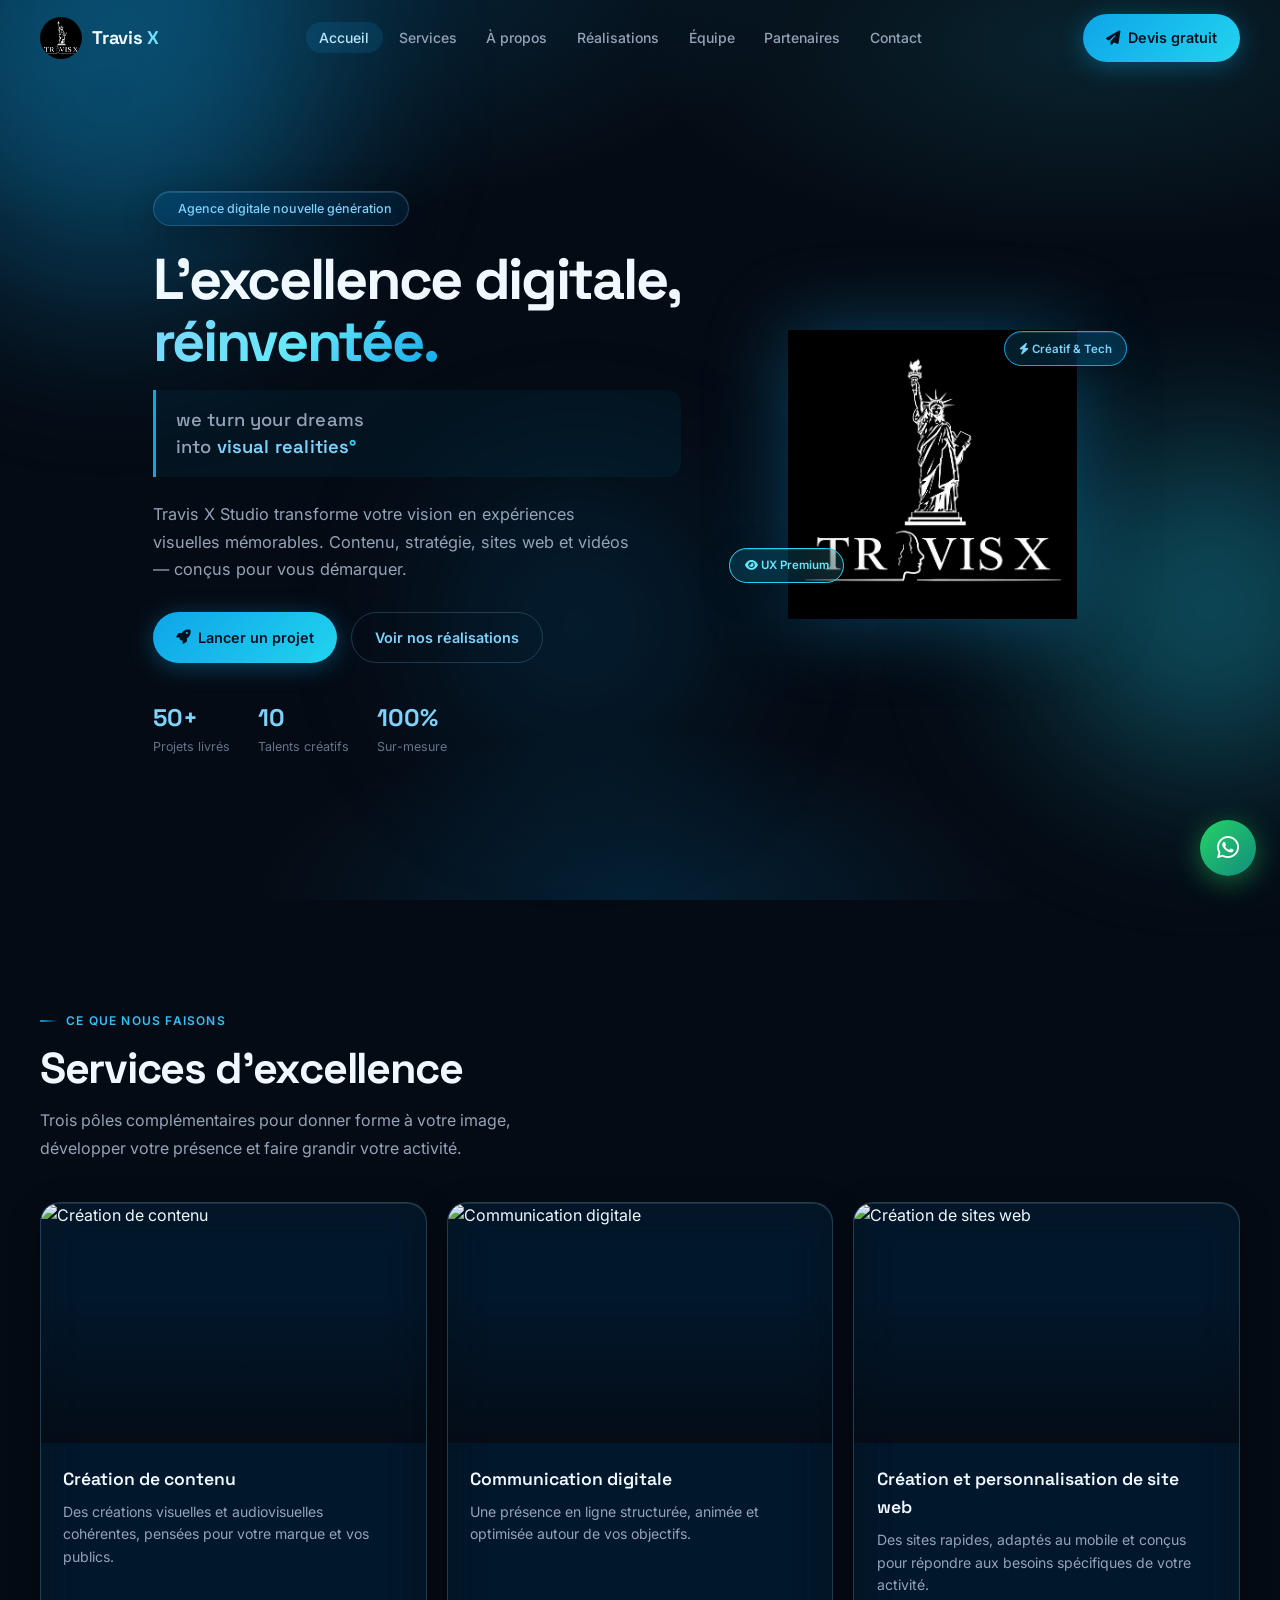
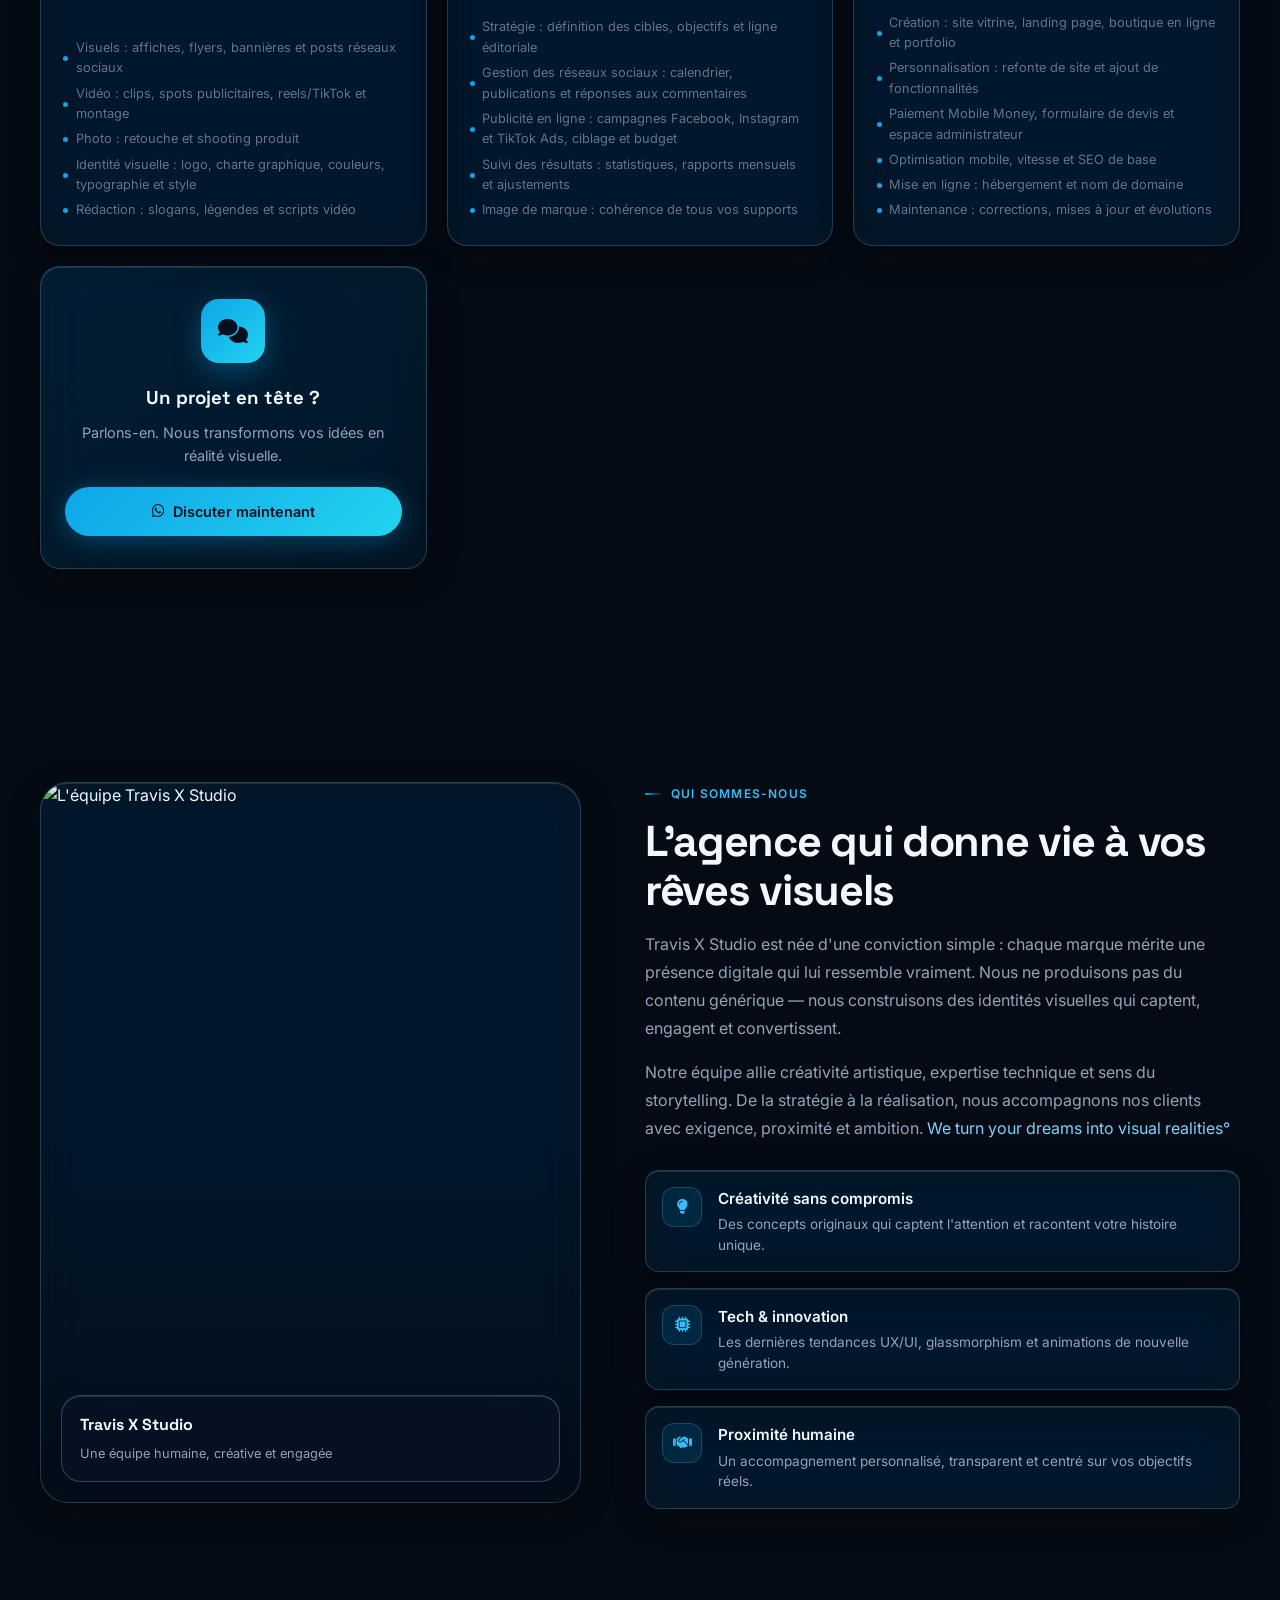
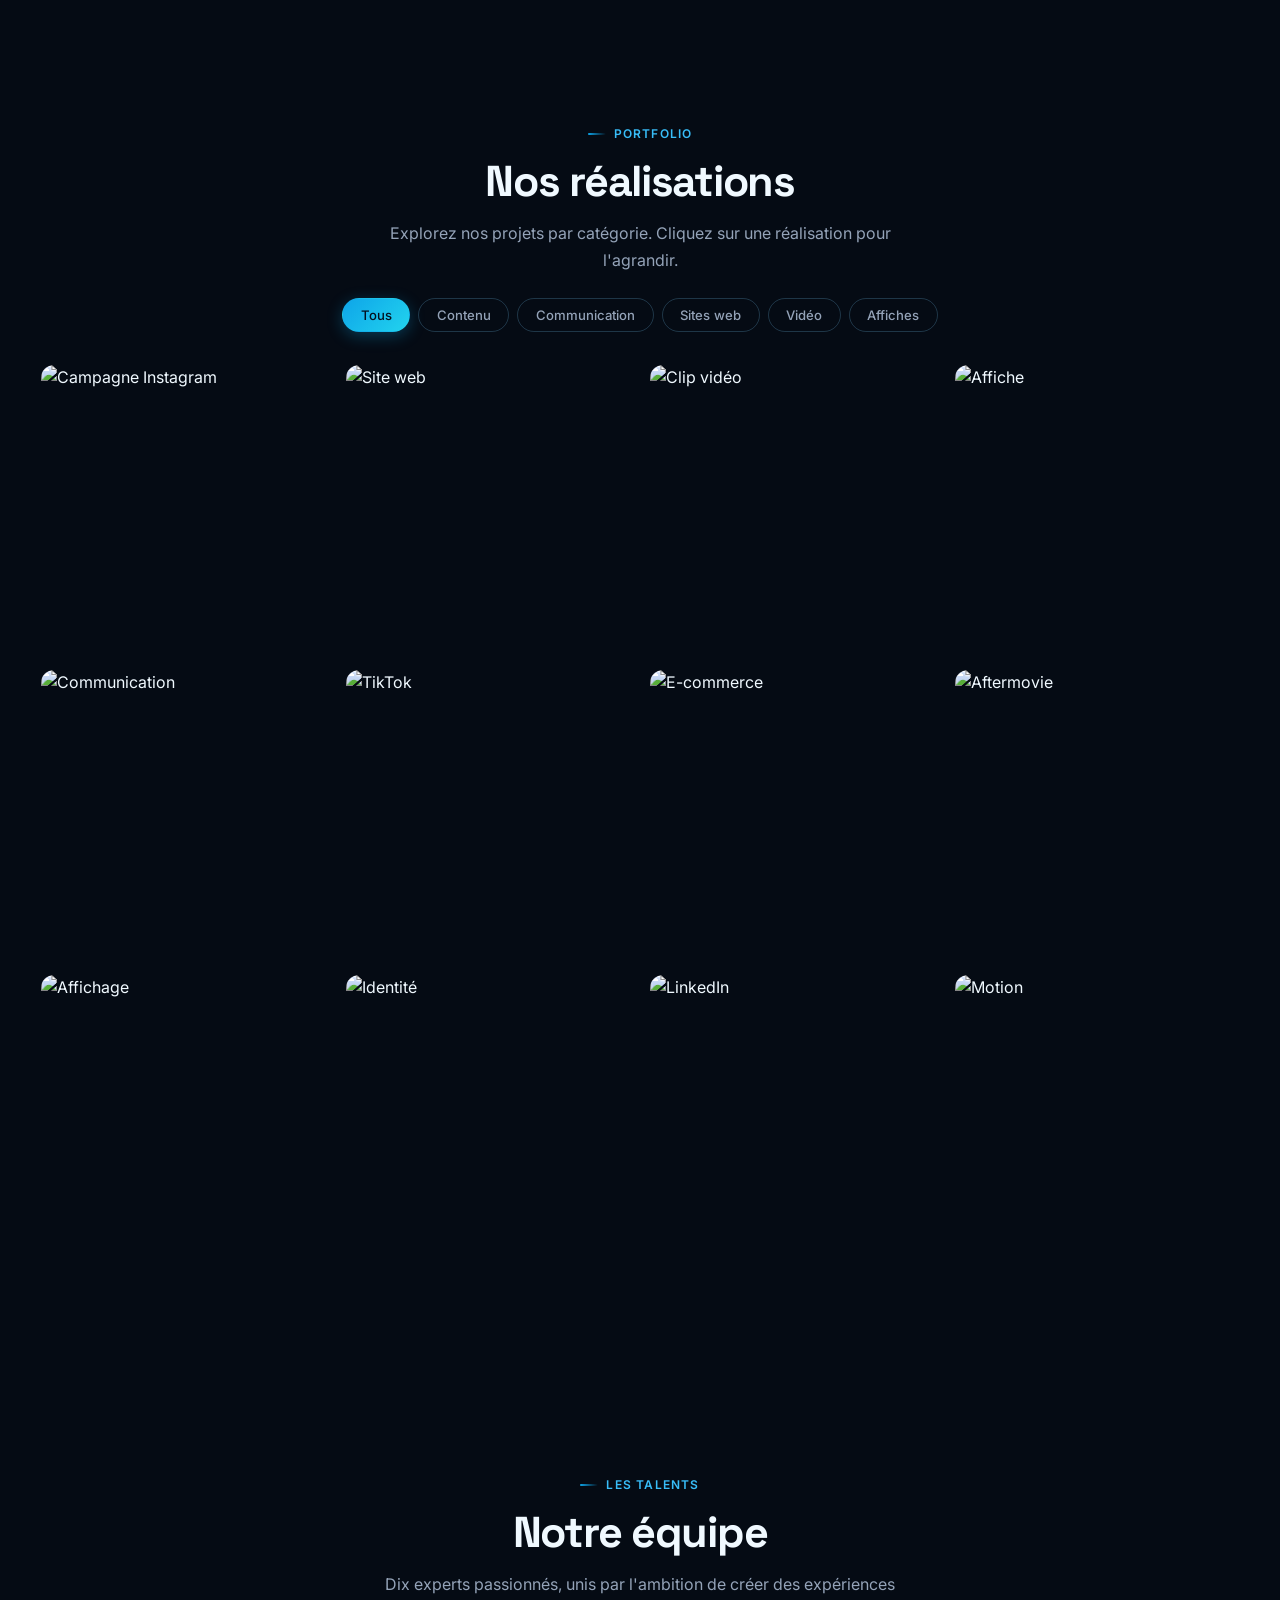
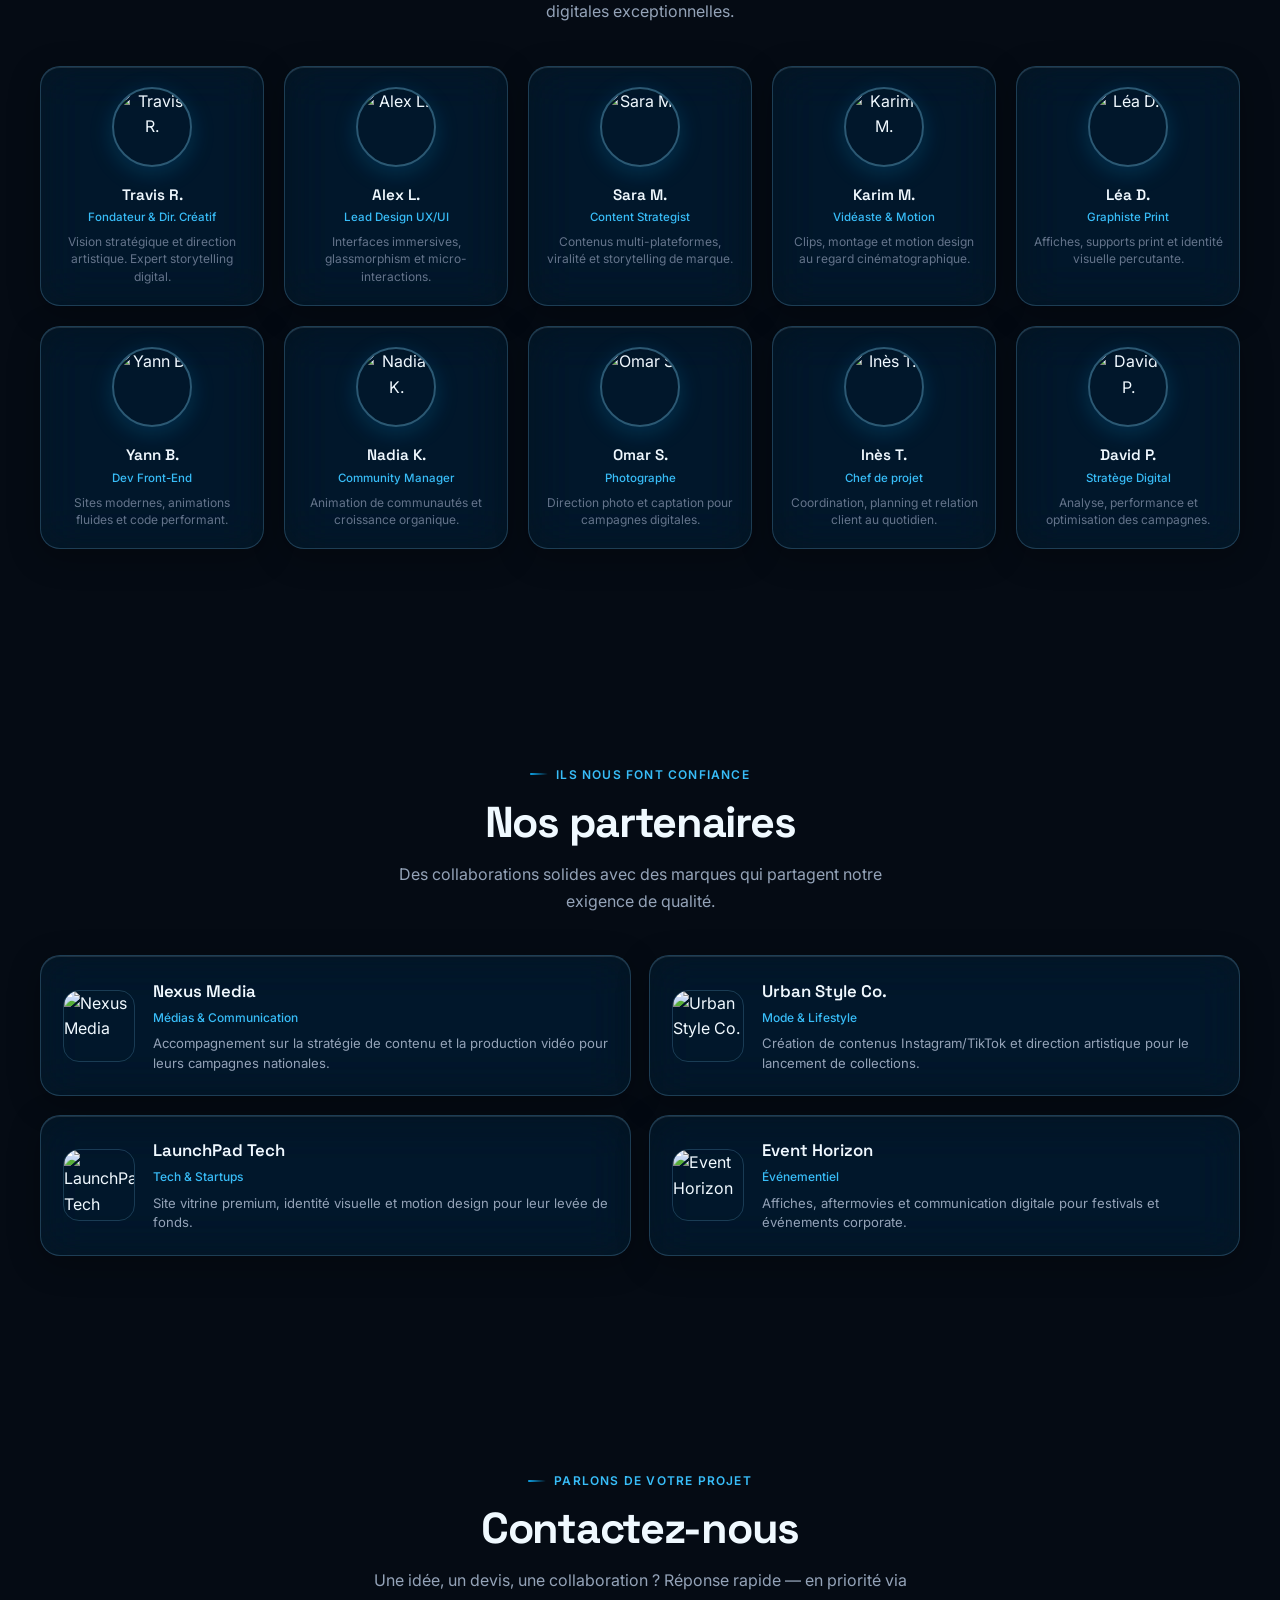
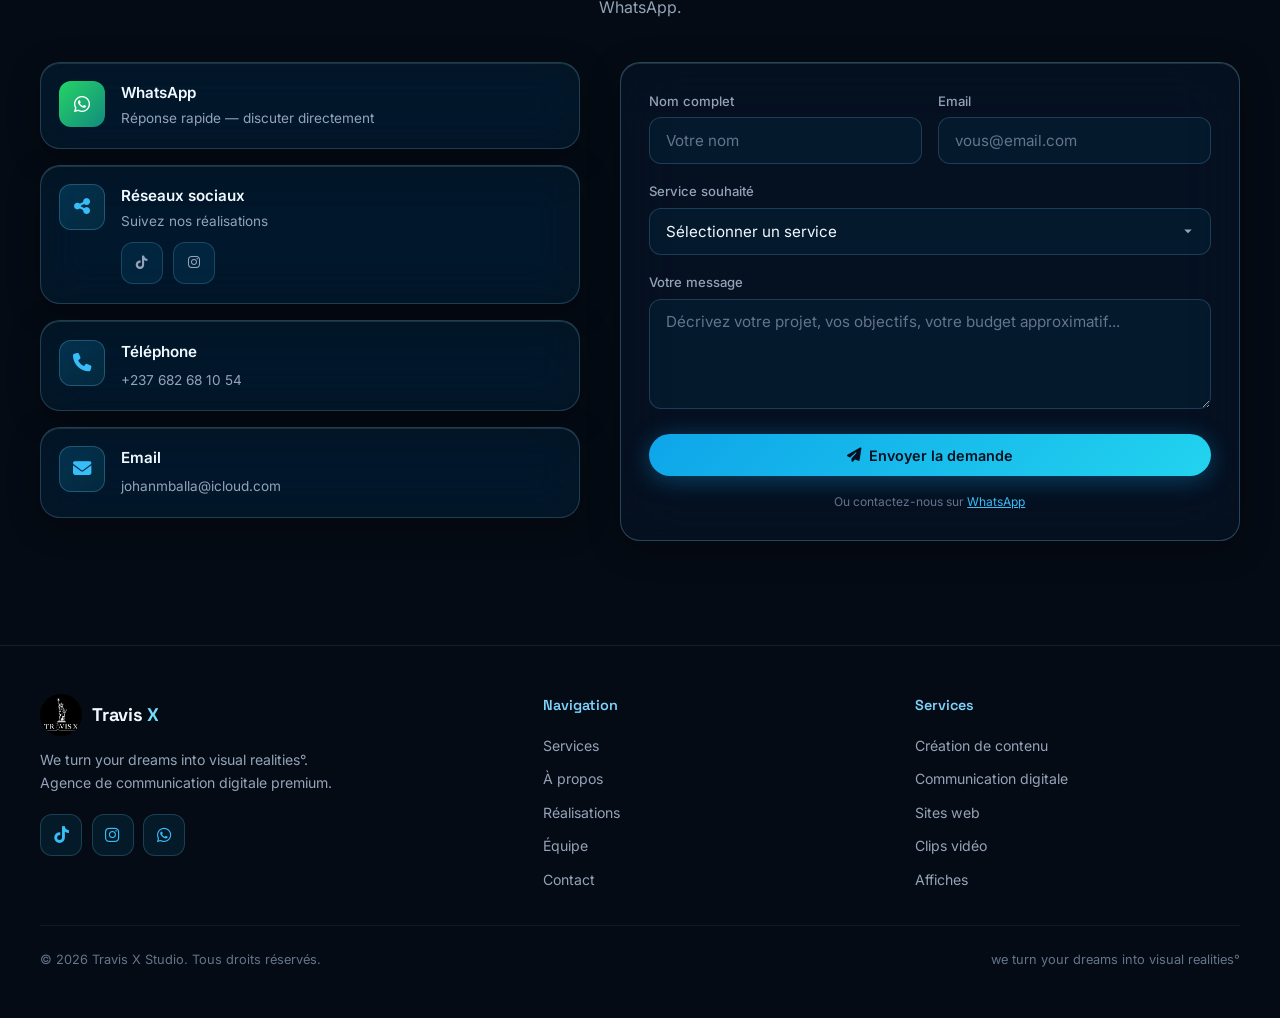
==== commit 9be0d248: "Modification du site12" ====
--- a/index.html
+++ b/index.html
@@ -84,7 +84,7 @@
       <div class="reveal">
         <div class="section-label">Ce que nous faisons</div>
         <h2 class="section-title">Services d'excellence</h2>
-        <p class="section-subtitle">Cinq expertises complémentaires pour une communication digitale complète, créative et orientée résultats.</p>
+        <p class="section-subtitle">Trois pôles complémentaires pour donner forme à votre image, développer votre présence et faire grandir votre activité.</p>
       </div>
       <div class="services-grid">
         <article class="service-card glass reveal reveal-delay-1">
@@ -94,8 +94,8 @@
           </div>
           <div class="service-body">
             <h3>Création de contenu</h3>
-            <p>Des contenus percutants, adaptés à chaque plateforme, qui captent l'attention et convertissent.</p>
-            <ul class="service-list"><li>Contenus réseaux sociaux</li><li>Visuels & vidéo</li><li>Adaptation multi-plateformes</li></ul>
+            <p>Des créations visuelles et audiovisuelles cohérentes, pensées pour votre marque et vos publics.</p>
+            <ul class="service-list"><li>Visuels : affiches, flyers, bannières et posts réseaux sociaux</li><li>Vidéo : clips, spots publicitaires, reels/TikTok et montage</li><li>Photo : retouche et shooting produit</li><li>Identité visuelle : logo, charte graphique, couleurs, typographie et style</li><li>Rédaction : slogans, légendes et scripts vidéo</li></ul>
           </div>
         </article>
         <article class="service-card glass reveal reveal-delay-2">
@@ -105,8 +105,8 @@
           </div>
           <div class="service-body">
             <h3>Communication digitale</h3>
-            <p>Stratégie, image de marque et présence digitale cohérente pour maximiser votre impact.</p>
-            <ul class="service-list"><li>Stratégie & présence digitale</li><li>Valorisation de marque</li><li>Gestion réseaux sociaux</li></ul>
+            <p>Une présence en ligne structurée, animée et optimisée autour de vos objectifs.</p>
+            <ul class="service-list"><li>Stratégie : définition des cibles, objectifs et ligne éditoriale</li><li>Gestion des réseaux sociaux : calendrier, publications et réponses aux commentaires</li><li>Publicité en ligne : campagnes Facebook, Instagram et TikTok Ads, ciblage et budget</li><li>Suivi des résultats : statistiques, rapports mensuels et ajustements</li><li>Image de marque : cohérence de tous vos supports</li></ul>
           </div>
         </article>
         <article class="service-card glass reveal reveal-delay-3">
@@ -115,31 +115,9 @@
             <div class="service-img-overlay"></div>
           </div>
           <div class="service-body">
-            <h3>Création de sites web</h3>
-            <p>Sites vitrines modernes, responsives et interfaces UX/UI personnalisées qui impressionnent.</p>
-            <ul class="service-list"><li>Sites vitrines premium</li><li>Design responsive</li><li>Interfaces UX/UI sur-mesure</li></ul>
-          </div>
-        </article>
-        <article class="service-card glass reveal reveal-delay-1">
-          <div class="service-img-wrap">
-            <img src="https://images.unsplash.com/photo-1574717024653-61fd2cf4d44d?w=600&h=400&fit=crop" alt="Clips vidéo" loading="lazy" />
-            <div class="service-img-overlay"></div>
-          </div>
-          <div class="service-body">
-            <h3>Clips vidéo</h3>
-            <p>Réalisation et montage de clips impactants pour réseaux sociaux, pubs et storytelling.</p>
-            <ul class="service-list"><li>Réalisation de clips</li><li>Montage vidéo pro</li><li>Contenus audiovisuels</li></ul>
-          </div>
-        </article>
-        <article class="service-card glass reveal reveal-delay-2">
-          <div class="service-img-wrap">
-            <img src="https://images.unsplash.com/photo-1561070791-2526d30994b5?w=600&h=400&fit=crop" alt="Création d'affiches" loading="lazy" />
-            <div class="service-img-overlay"></div>
-          </div>
-          <div class="service-body">
-            <h3>Création d'affiches</h3>
-            <p>Affiches publicitaires et supports visuels percutants pour vos événements et campagnes.</p>
-            <ul class="service-list"><li>Affiches publicitaires</li><li>Visuels événementiels</li><li>Supports de communication</li></ul>
+            <h3>Création et personnalisation de site web</h3>
+            <p>Des sites rapides, adaptés au mobile et conçus pour répondre aux besoins spécifiques de votre activité.</p>
+            <ul class="service-list"><li>Création : site vitrine, landing page, boutique en ligne et portfolio</li><li>Personnalisation : refonte de site et ajout de fonctionnalités</li><li>Paiement Mobile Money, formulaire de devis et espace administrateur</li><li>Optimisation mobile, vitesse et SEO de base</li><li>Mise en ligne : hébergement et nom de domaine</li><li>Maintenance : corrections, mises à jour et évolutions</li></ul>
           </div>
         </article>
         <article class="service-card glass service-cta-card reveal reveal-delay-3">
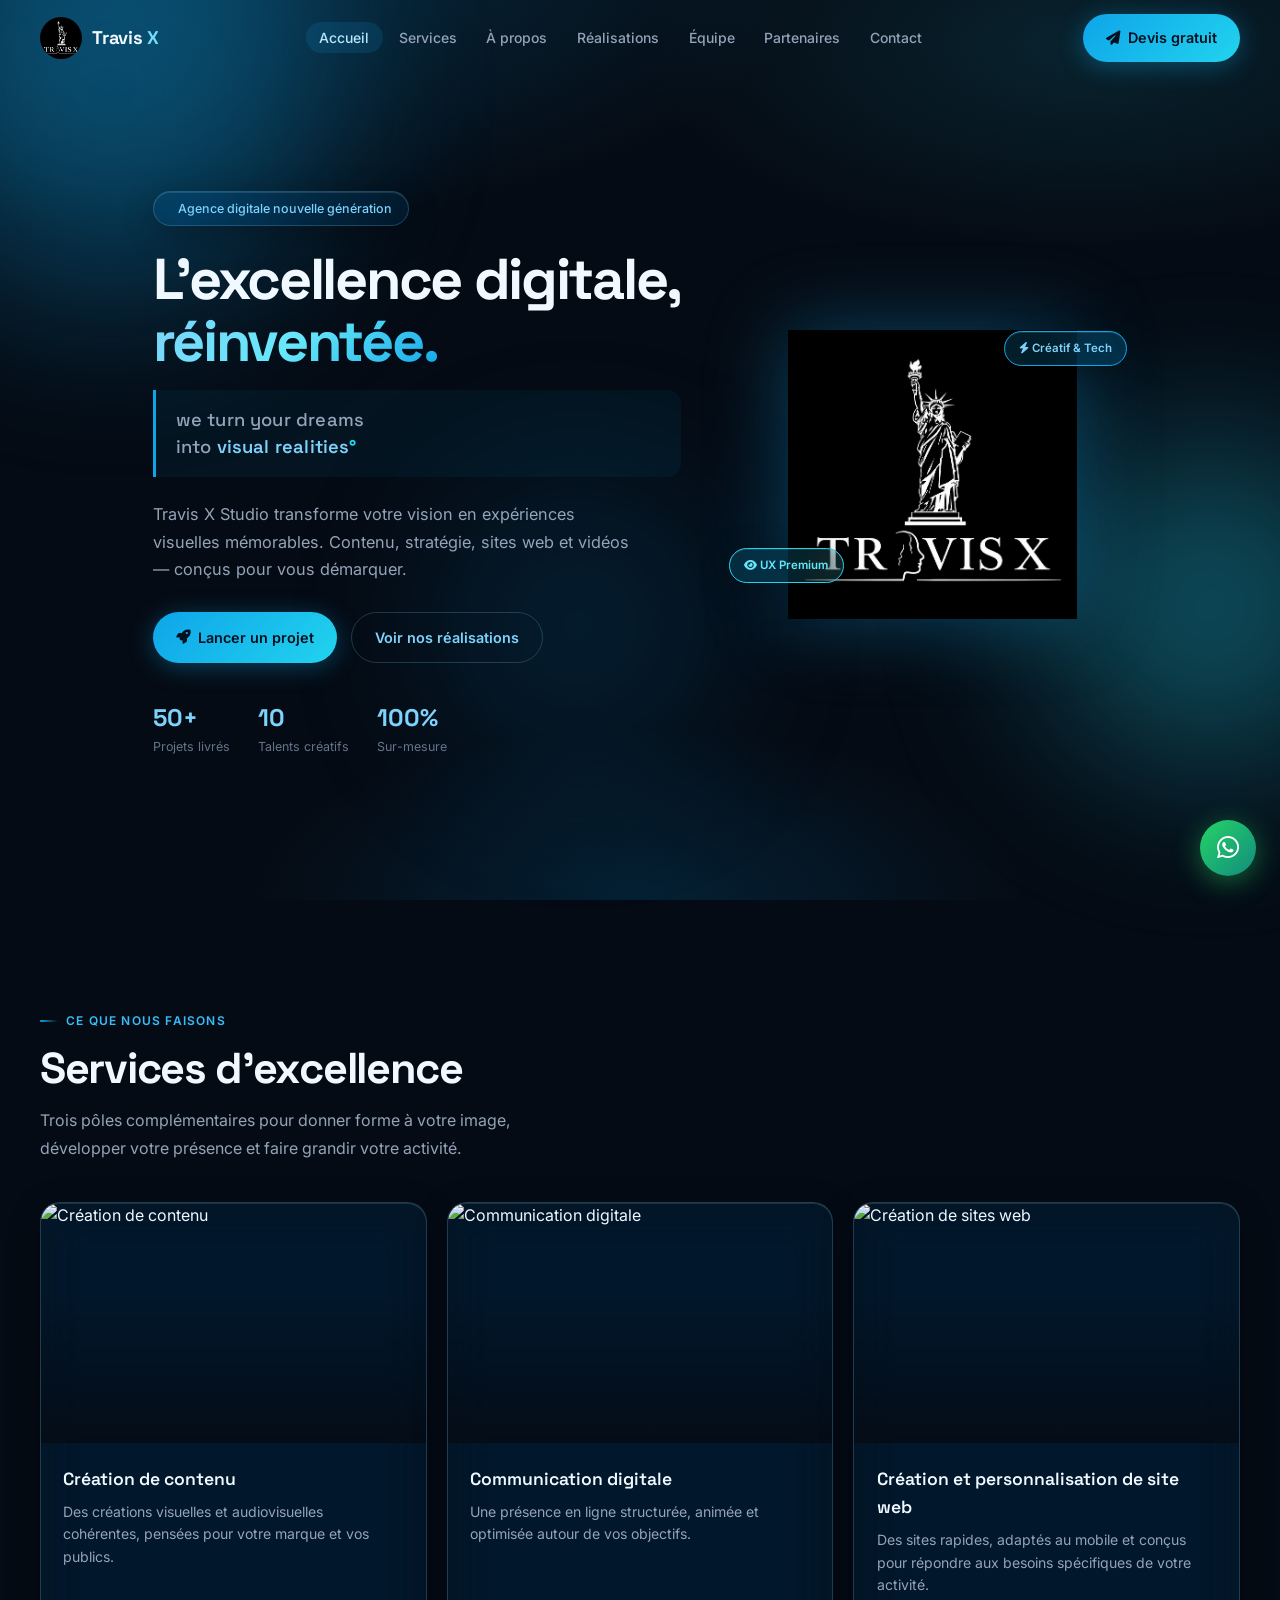
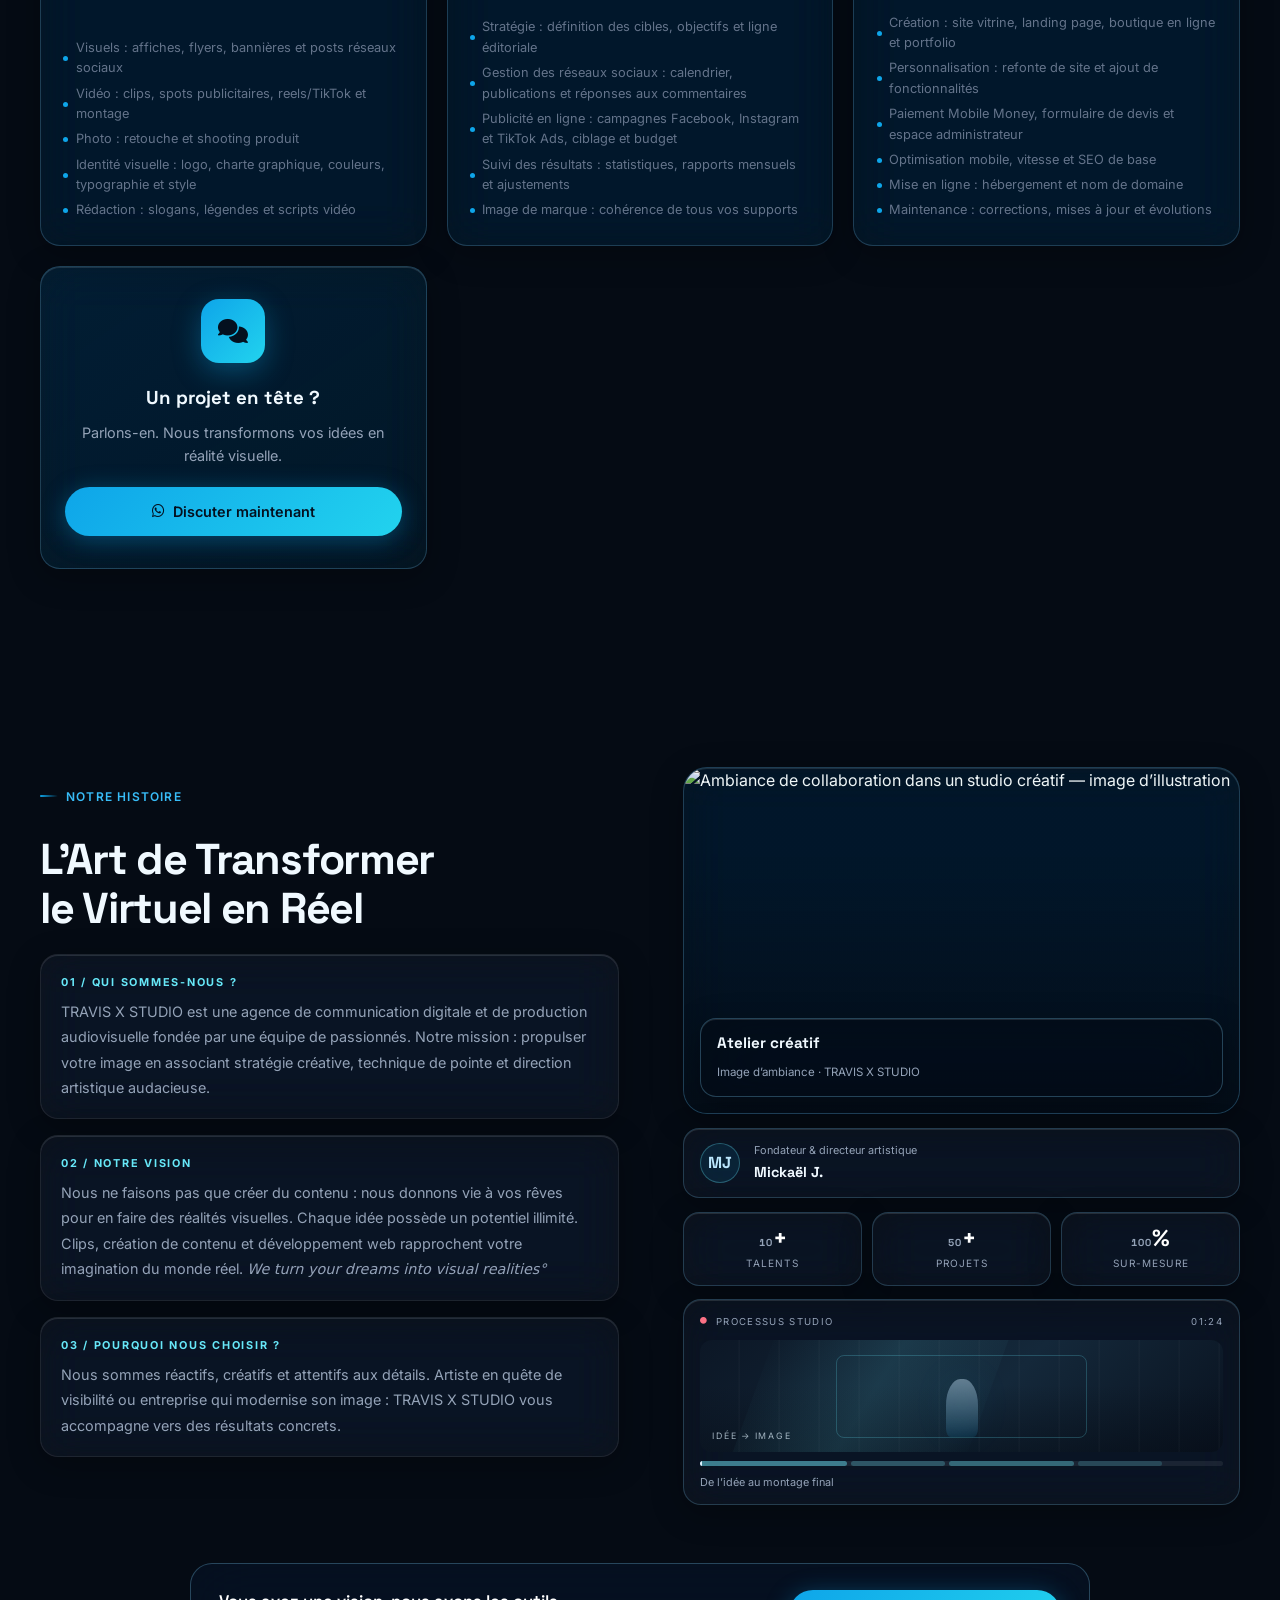
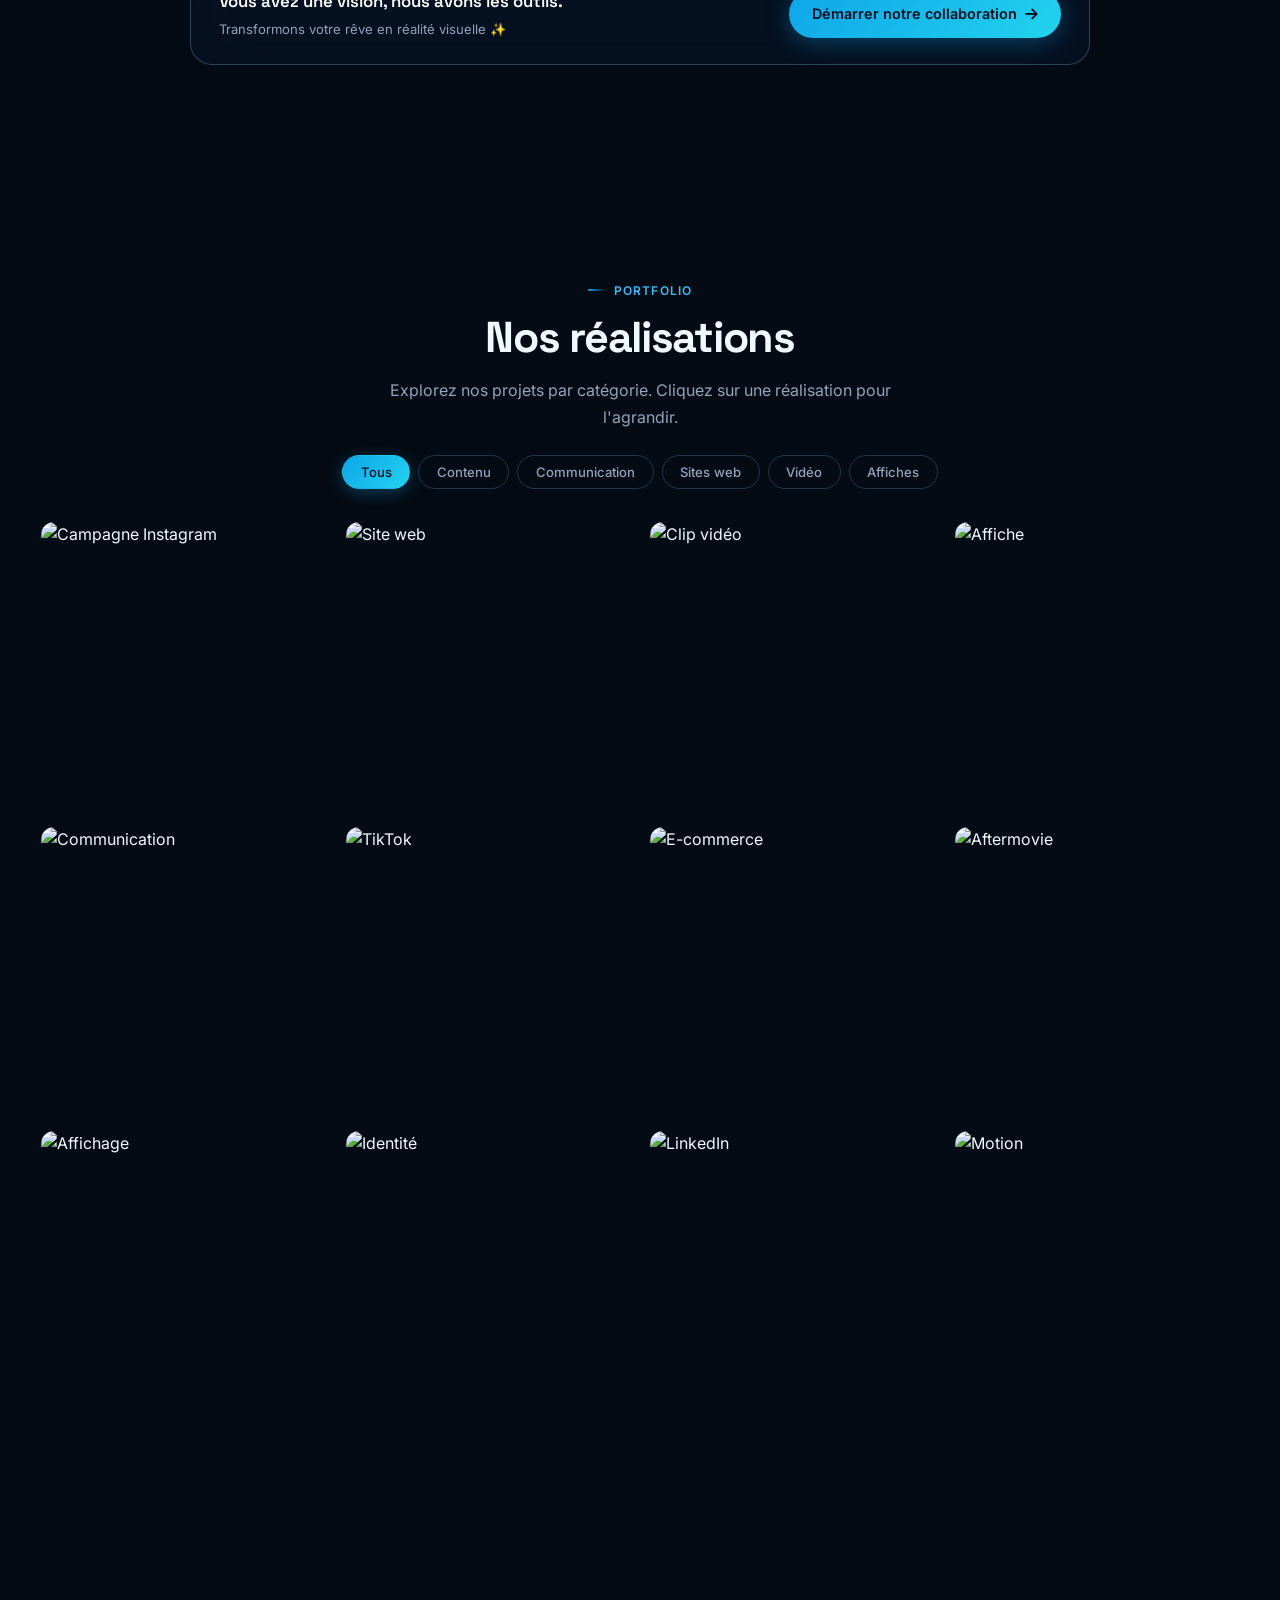
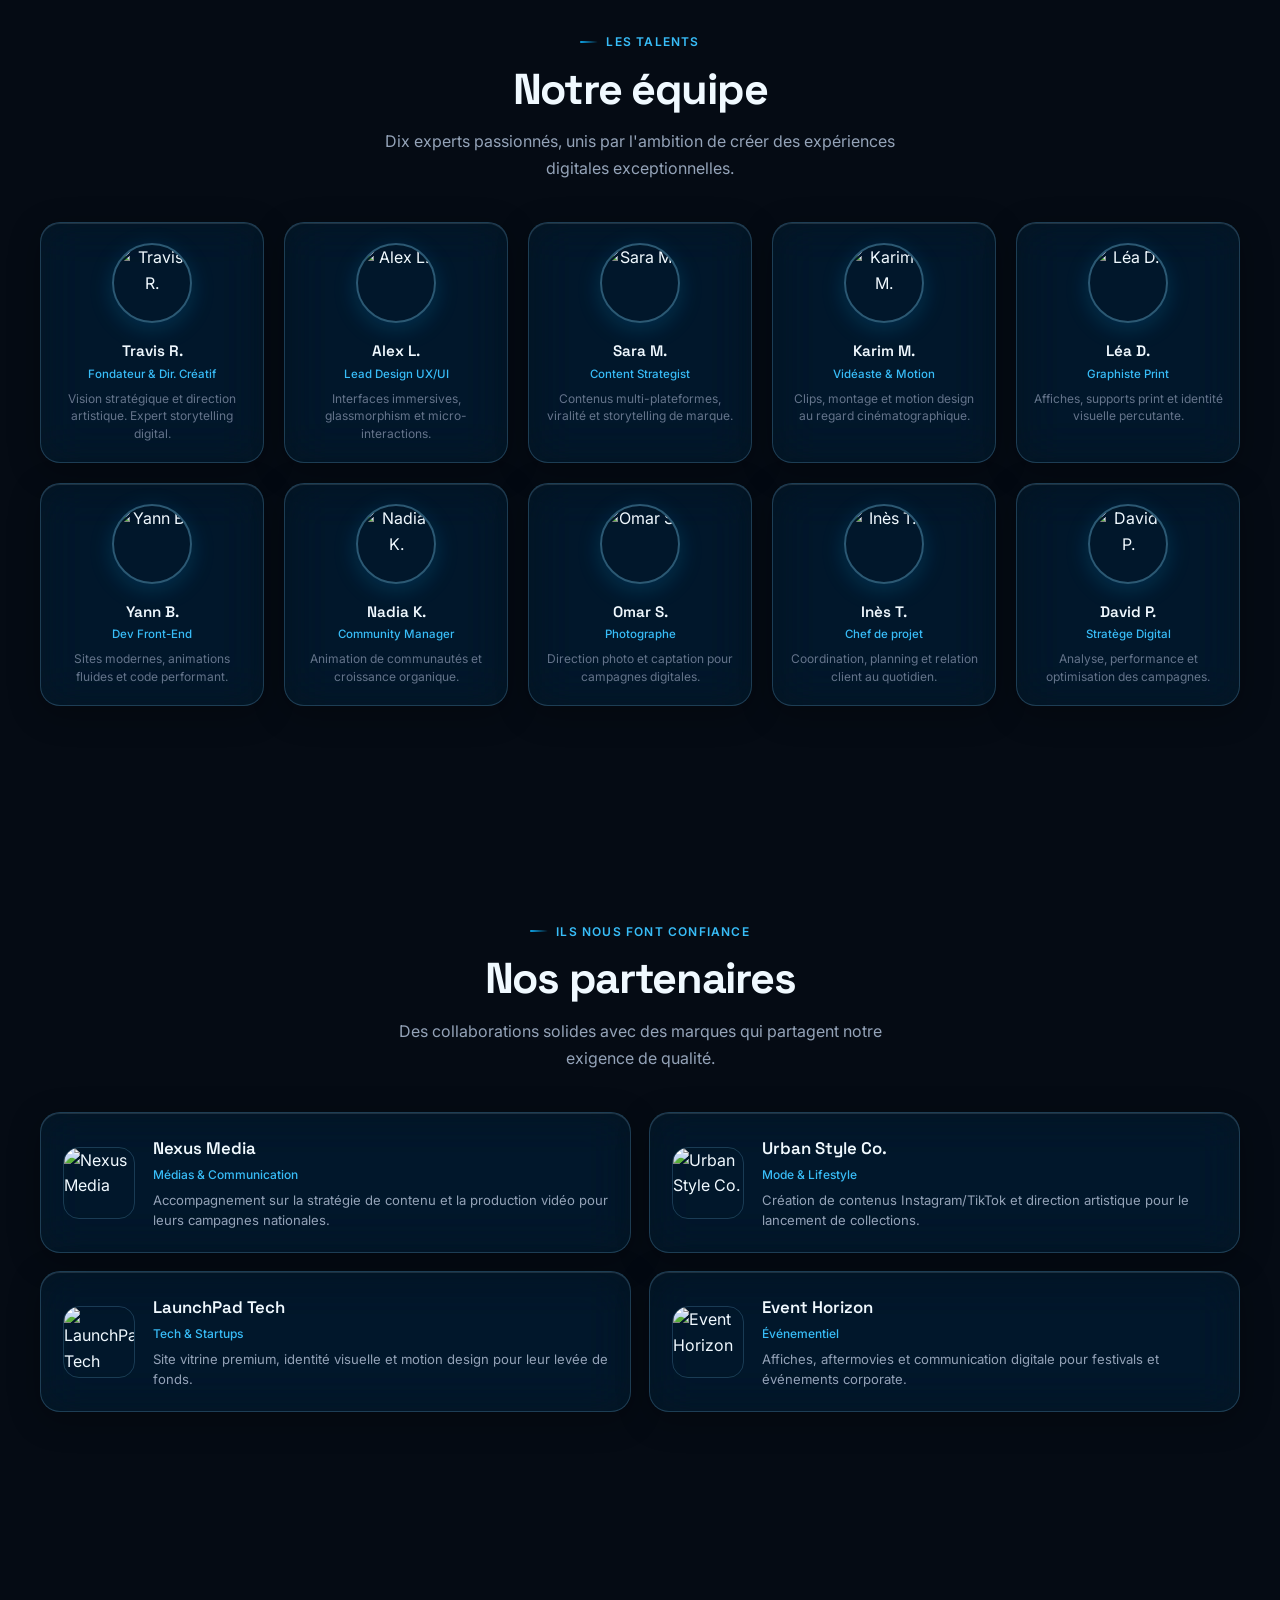
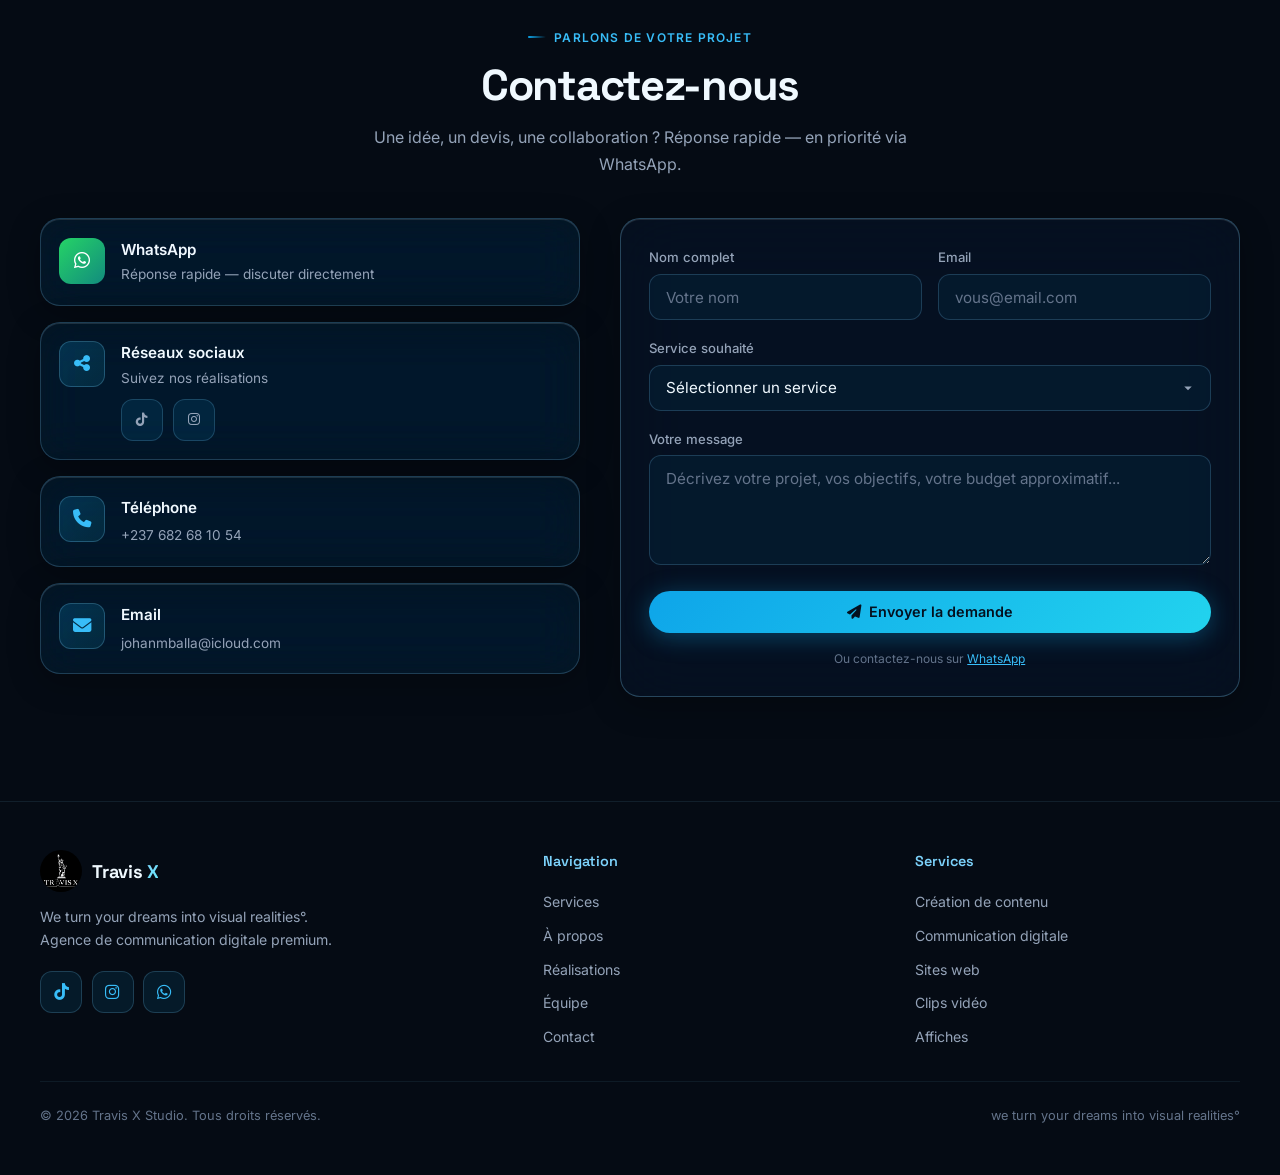
==== commit f3be0bc9: "Modification du site12" ====
--- a/index.html
+++ b/index.html
@@ -132,34 +132,47 @@
 
   <section id="apropos">
     <div class="container about-grid">
-      <div class="about-visual glass reveal">
-        <img src="https://images.unsplash.com/photo-1522071820081-009f0129c71c?w=700&h=900&fit=crop" alt="L'équipe Travis X Studio" loading="lazy" />
-        <div class="about-visual-overlay"></div>
-        <div class="about-visual-badge glass glass-strong">
-          <strong>Travis X Studio</strong>
-          <span>Une équipe humaine, créative et engagée</span>
-        </div>
-      </div>
-      <div class="reveal reveal-delay-1">
-        <div class="section-label">Qui sommes-nous</div>
-        <h2 class="section-title">L'agence qui donne vie à vos rêves visuels</h2>
-        <p style="color:var(--text-secondary);margin-bottom:1rem;line-height:1.75;">Travis X Studio est née d'une conviction simple : chaque marque mérite une présence digitale qui lui ressemble vraiment. Nous ne produisons pas du contenu générique — nous construisons des identités visuelles qui captent, engagent et convertissent.</p>
-        <p style="color:var(--text-secondary);line-height:1.75;margin-bottom:0.5rem;">Notre équipe allie créativité artistique, expertise technique et sens du storytelling. De la stratégie à la réalisation, nous accompagnons nos clients avec exigence, proximité et ambition. <em style="color:var(--sky-200);font-style:normal;">We turn your dreams into visual realities°</em></p>
-        <div class="about-features">
-          <div class="about-feature glass">
-            <div class="about-feature-icon"><i class="fa-solid fa-lightbulb"></i></div>
-            <div><h4>Créativité sans compromis</h4><p>Des concepts originaux qui captent l'attention et racontent votre histoire unique.</p></div>
-          </div>
-          <div class="about-feature glass">
-            <div class="about-feature-icon"><i class="fa-solid fa-microchip"></i></div>
-            <div><h4>Tech & innovation</h4><p>Les dernières tendances UX/UI, glassmorphism et animations de nouvelle génération.</p></div>
-          </div>
-          <div class="about-feature glass">
-            <div class="about-feature-icon"><i class="fa-solid fa-handshake"></i></div>
-            <div><h4>Proximité humaine</h4><p>Un accompagnement personnalisé, transparent et centré sur vos objectifs réels.</p></div>
-          </div>
-        </div>
-      </div>
+      <div class="about-story">
+        <div class="section-label reveal">Notre histoire</div>
+        <h2 class="section-title reveal reveal-delay-1">L’Art de Transformer<br/><span class="gradient">le Virtuel en Réel</span></h2>
+        <article class="about-story-card glass reveal reveal-delay-1">
+          <span class="about-kicker">01 / Qui sommes-nous ?</span>
+          <p>TRAVIS X STUDIO est une agence de communication digitale et de production audiovisuelle fondée par une équipe de passionnés. Notre mission : propulser votre image en associant stratégie créative, technique de pointe et direction artistique audacieuse.</p>
+        </article>
+        <article class="about-story-card glass reveal reveal-delay-2">
+          <span class="about-kicker">02 / Notre vision</span>
+          <p>Nous ne faisons pas que créer du contenu : nous donnons vie à vos rêves pour en faire des réalités visuelles. Chaque idée possède un potentiel illimité. Clips, création de contenu et développement web rapprochent votre imagination du monde réel. <em>We turn your dreams into visual realities°</em></p>
+        </article>
+        <article class="about-story-card glass reveal reveal-delay-3">
+          <span class="about-kicker">03 / Pourquoi nous choisir ?</span>
+          <p>Nous sommes réactifs, créatifs et attentifs aux détails. Artiste en quête de visibilité ou entreprise qui modernise son image : TRAVIS X STUDIO vous accompagne vers des résultats concrets.</p>
+        </article>
+      </div>
+
+      <div class="about-proof-column">
+        <figure class="about-visual glass reveal reveal-delay-2">
+          <img src="https://images.unsplash.com/photo-1522071820081-009f0129c71c?w=900&h=1000&fit=crop" alt="Ambiance de collaboration dans un studio créatif — image d’illustration" loading="lazy" />
+          <div class="about-visual-overlay"></div>
+          <figcaption class="about-visual-badge glass glass-strong"><strong>Atelier créatif</strong><span>Image d’ambiance · TRAVIS X STUDIO</span></figcaption>
+        </figure>
+        <div class="founder-note glass reveal reveal-delay-3"><span class="founder-mark" aria-hidden="true">MJ</span><span><small>Fondateur &amp; directeur artistique</small><strong>Mickaël J.</strong></span><i class="fa-solid fa-sparkles" aria-hidden="true"></i></div>
+        <div class="about-stats reveal reveal-delay-4" aria-label="Repères du studio">
+          <div class="about-stat glass"><strong><span class="about-count" data-count="10">0</span>+</strong><span>talents</span></div>
+          <div class="about-stat glass"><strong><span class="about-count" data-count="50">0</span>+</strong><span>projets</span></div>
+          <div class="about-stat glass"><strong><span class="about-count" data-count="100">0</span>%</strong><span>sur-mesure</span></div>
+        </div>
+        <div class="process-card glass reveal reveal-delay-5" aria-label="Aperçu animé du processus de création">
+          <div class="process-head"><span><i class="fa-solid fa-circle" aria-hidden="true"></i> PROCESSUS STUDIO</span><span>01:24</span></div>
+          <div class="process-scene" aria-hidden="true"><span class="scene-frame"></span><span class="scene-light"></span><span class="scene-subject"></span><span class="scene-caption">IDÉE → IMAGE</span></div>
+          <div class="process-timeline" aria-hidden="true"><i></i><i></i><i></i><i></i><span></span></div>
+          <p>De l’idée au montage final</p>
+        </div>
+      </div>
+    </div>
+
+    <div class="about-cta glass-strong reveal">
+      <div><p>Vous avez une vision, nous avons les outils.</p><span>Transformons votre rêve en réalité visuelle ✨</span></div>
+      <a href="#contact" class="btn btn-primary">Démarrer notre collaboration <i class="fa-solid fa-arrow-right" aria-hidden="true"></i></a>
     </div>
   </section>
 
--- a/styles.css
+++ b/styles.css
@@ -756,6 +756,74 @@
   line-height: 1.5;
 }
 
+/* ========== ABOUT STORY ========== */
+#apropos{scroll-margin-top:calc(var(--nav-h) + 1rem)}
+#apropos>.container{max-width:1200px}
+.about-grid{grid-template-columns:minmax(0,1fr);align-items:start;gap:2rem}
+@media(min-width:900px){.about-grid{grid-template-columns:minmax(0,1.02fr) minmax(0,.98fr);gap:clamp(2.5rem,5vw,5rem)}}
+.about-story{display:grid;gap:1rem;align-content:start}
+.about-story{translate:0 var(--about-story-shift,0px)}
+.about-story>.section-title{margin-bottom:.4rem;line-height:1.12}
+.about-story-card{padding:1.15rem 1.25rem;border-radius:18px;background:rgba(255,255,255,.035);border-color:rgba(255,255,255,.08);transition:transform .45s var(--transition),border-color .4s ease,background .4s ease}
+.about-story-card:hover{transform:translateX(4px);border-color:rgba(103,232,249,.22);background:rgba(255,255,255,.05)}
+.about-kicker{display:block;margin-bottom:.5rem;color:var(--cyan-300);font-size:.68rem;font-weight:700;letter-spacing:.16em;text-transform:uppercase}
+.about-story-card p{color:var(--text-secondary);font-size:.9rem;line-height:1.75}
+.about-proof-column{display:grid;gap:.85rem;align-content:start;translate:0 var(--about-proof-shift,0px)}
+.about-visual{aspect-ratio:16/10;max-height:none;border-radius:24px}
+.about-visual img{filter:saturate(.78) contrast(1.04)}
+.about-visual-overlay{background:linear-gradient(180deg,rgba(5,11,20,.03) 25%,rgba(5,11,20,.78) 100%)}
+.about-visual-badge{left:1rem;right:1rem;bottom:1rem;padding:.8rem 1rem;border-radius:16px;background:rgba(5,11,20,.58)}
+.about-visual-badge strong{font-size:.95rem}
+.about-visual-badge span{font-size:.72rem}
+.founder-note{display:flex;align-items:center;gap:.85rem;padding:.8rem 1rem;border-radius:16px;background:rgba(255,255,255,.035)}
+.founder-mark{width:40px;height:40px;display:grid;place-items:center;flex:none;border-radius:50%;border:1px solid rgba(103,232,249,.3);background:rgba(14,165,233,.1);color:var(--sky-100);font-family:'Space Grotesk',sans-serif;font-weight:700}
+.founder-note>span:nth-child(2){display:grid;gap:2px}
+.founder-note small{color:var(--text-secondary);font-size:.68rem}
+.founder-note strong{font-family:'Space Grotesk',sans-serif;font-size:.9rem;color:var(--text-primary)}
+.founder-note>i{margin-left:auto;color:var(--cyan-300);opacity:.75}
+.about-stats{display:grid;grid-template-columns:repeat(3,minmax(0,1fr));gap:.65rem}
+.about-stat{display:grid;justify-items:center;gap:.2rem;padding:.85rem .5rem;border-radius:16px;background:rgba(255,255,255,.035);text-align:center}
+.about-stat strong{font-family:'Space Grotesk',sans-serif;font-size:1.45rem;line-height:1.1;color:#fff;font-variant-numeric:tabular-nums}
+.about-stat span:last-child{font-size:.63rem;color:var(--text-secondary);letter-spacing:.1em;text-transform:uppercase}
+.about-count{display:inline-block;min-width:1.8ch}
+.process-card{position:relative;overflow:hidden;padding:.85rem 1rem .75rem;border-radius:18px;background:rgba(255,255,255,.035)}
+.process-head{display:flex;justify-content:space-between;align-items:center;color:var(--text-secondary);font-size:.6rem;letter-spacing:.14em}
+.process-head span:first-child{display:flex;align-items:center;gap:.45rem}
+.process-head i{font-size:.42rem;color:#fb7185;animation:recordPulse 2.4s ease-in-out infinite}
+.process-scene{position:relative;height:112px;margin:.7rem 0 .55rem;overflow:hidden;border-radius:12px;background:linear-gradient(135deg,#0c1726,#14283a 55%,#09121f)}
+.process-scene::before{content:"";position:absolute;inset:0;background:repeating-linear-gradient(90deg,transparent 0 38px,rgba(255,255,255,.025) 39px 40px),linear-gradient(0deg,rgba(5,11,20,.45),transparent 60%)}
+.scene-frame{position:absolute;inset:13% 26%;border:1px solid rgba(103,232,249,.22);border-radius:8px;animation:sceneFrame 6s ease-in-out infinite}
+.scene-light{position:absolute;inset:-20% auto -20% 10%;width:45%;background:linear-gradient(105deg,transparent,rgba(103,232,249,.12),transparent);transform:skewX(-20deg);animation:sceneLight 8s ease-in-out infinite}
+.scene-subject{position:absolute;left:50%;bottom:14%;width:32px;height:58px;transform:translateX(-50%);border-radius:45% 45% 15% 15%;background:linear-gradient(180deg,rgba(168,197,217,.52),rgba(14,165,233,.12));filter:drop-shadow(0 0 18px rgba(14,165,233,.16));animation:subjectShift 7s ease-in-out infinite alternate}
+.scene-caption{position:absolute;left:12px;bottom:9px;color:rgba(224,242,254,.7);font-size:.55rem;letter-spacing:.2em}
+.process-timeline{position:relative;display:flex;gap:4px;height:5px;overflow:hidden;border-radius:99px;background:rgba(255,255,255,.07)}
+.process-timeline i{height:100%;border-radius:inherit;background:rgba(103,232,249,.46)}
+.process-timeline i:nth-child(1){width:28%}.process-timeline i:nth-child(2){width:18%;opacity:.55}.process-timeline i:nth-child(3){width:24%;opacity:.75}.process-timeline i:nth-child(4){width:16%;opacity:.4}
+.process-timeline span{position:absolute;top:0;bottom:0;left:0;width:2px;background:#e0f2fe;box-shadow:0 0 8px rgba(103,232,249,.7);animation:timelineHead 9s linear infinite}
+.process-card>p{margin-top:.5rem;color:var(--text-secondary);font-size:.68rem}
+.about-cta{display:flex;align-items:center;justify-content:space-between;gap:1.5rem;max-width:900px;margin:3rem auto 0;padding:1.5rem 1.75rem;border-radius:22px}
+.about-cta p{font-family:'Space Grotesk',sans-serif;font-size:1.05rem;font-weight:600;color:#fff}
+.about-cta span{display:block;margin-top:.3rem;color:var(--text-secondary);font-size:.82rem}
+@keyframes recordPulse{0%,100%{opacity:1;text-shadow:0 0 5px rgba(251,113,133,.2)}50%{opacity:.45;text-shadow:0 0 12px rgba(251,113,133,.65)}}
+@keyframes sceneFrame{0%,100%{transform:scale(1);border-color:rgba(103,232,249,.18)}50%{transform:scale(1.025);border-color:rgba(103,232,249,.38)}}
+@keyframes sceneLight{0%,100%{left:-35%;opacity:0}35%,65%{opacity:.8}80%{left:100%;opacity:0}}
+@keyframes subjectShift{from{transform:translateX(-58%) scale(.97)}to{transform:translateX(-42%) scale(1.03)}}
+@keyframes timelineHead{to{left:100%}}
+@media(max-width:639px){
+ .about-story,.about-proof-column{translate:none}
+ .about-story-card{padding:1rem}
+ .about-story-card p{font-size:.84rem}
+ .about-proof-column{gap:.7rem}
+ .about-visual{aspect-ratio:4/3}
+ .about-cta{align-items:stretch;flex-direction:column;margin-top:2rem;padding:1.25rem}
+ .about-cta .btn{width:100%;white-space:normal;text-align:center}
+}
+@media(prefers-reduced-motion:reduce){
+ .about-visual{transform:none!important}
+ .process-head i,.scene-frame,.scene-light,.scene-subject,.process-timeline span{animation:none!important}
+ .about-story-card{transition:none}
+}
+
 /* ========== TEAM ========== */
 .team-grid {
   display: grid;
